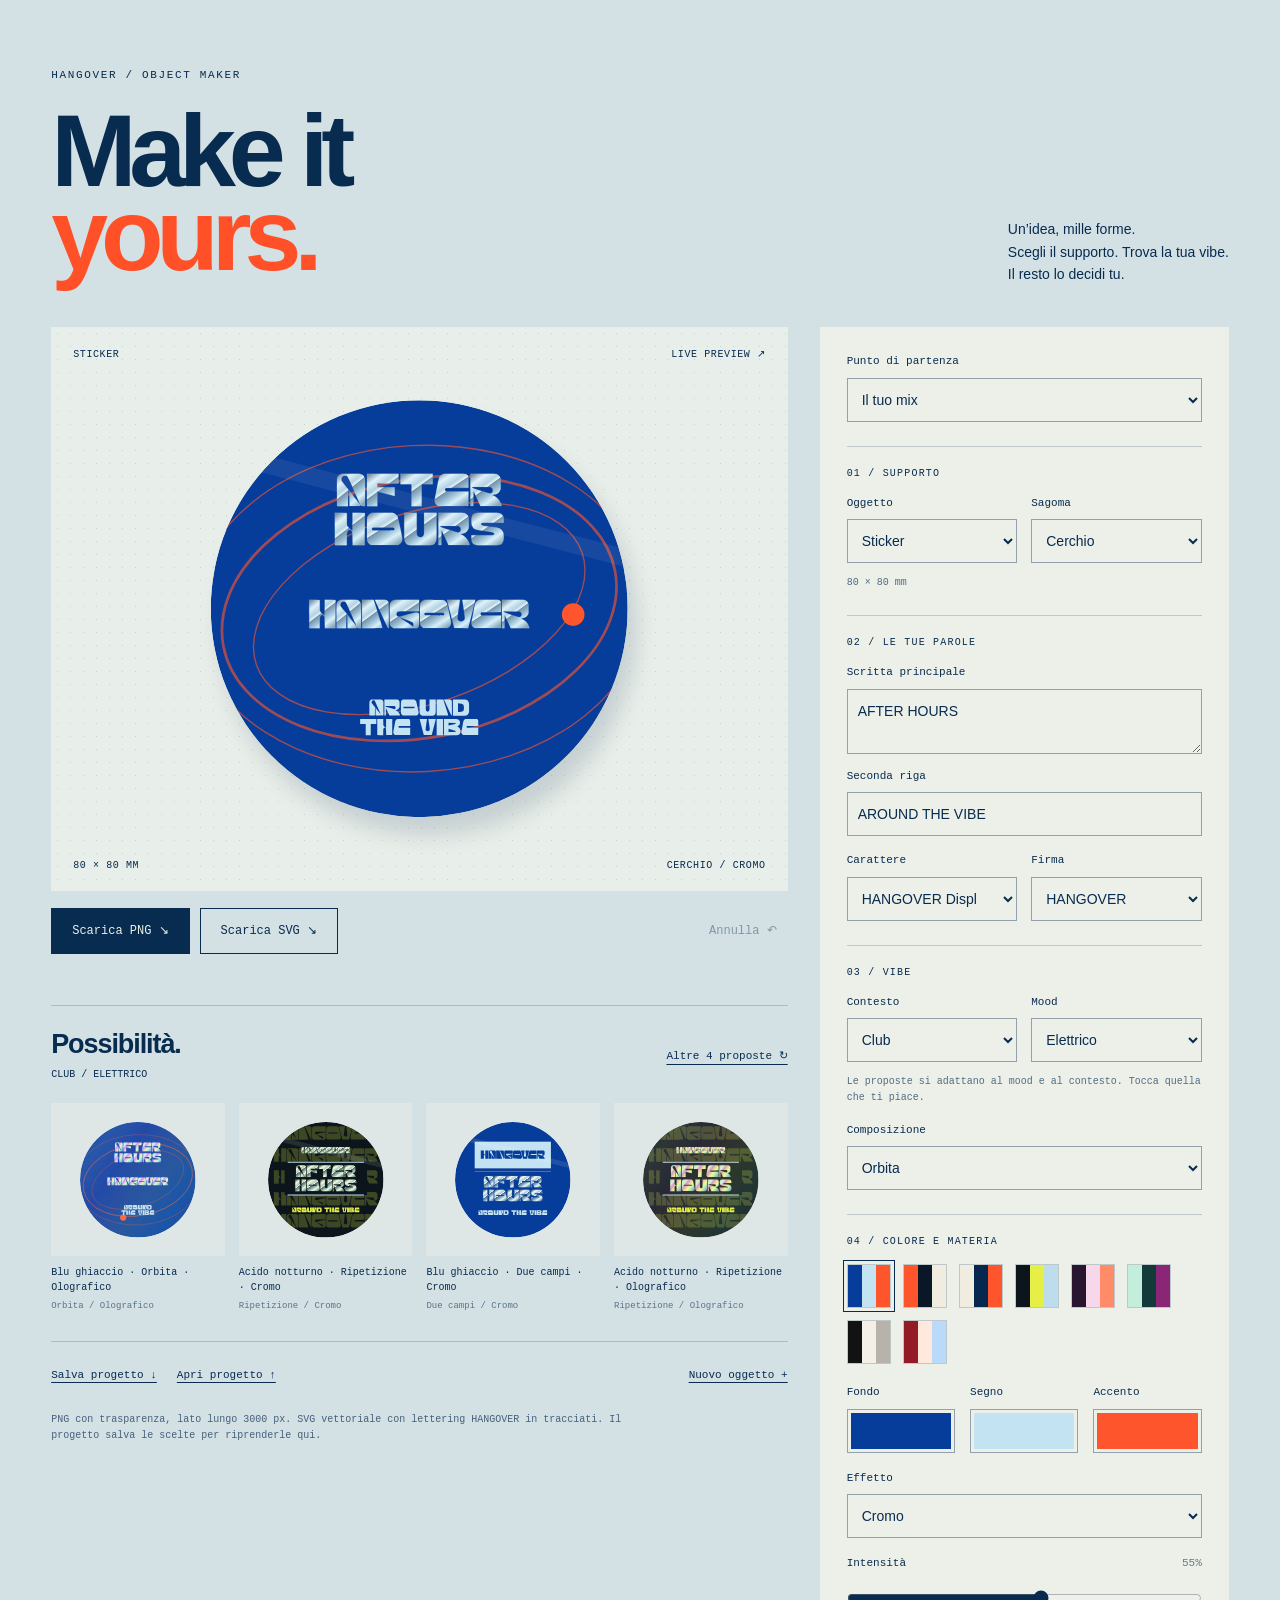
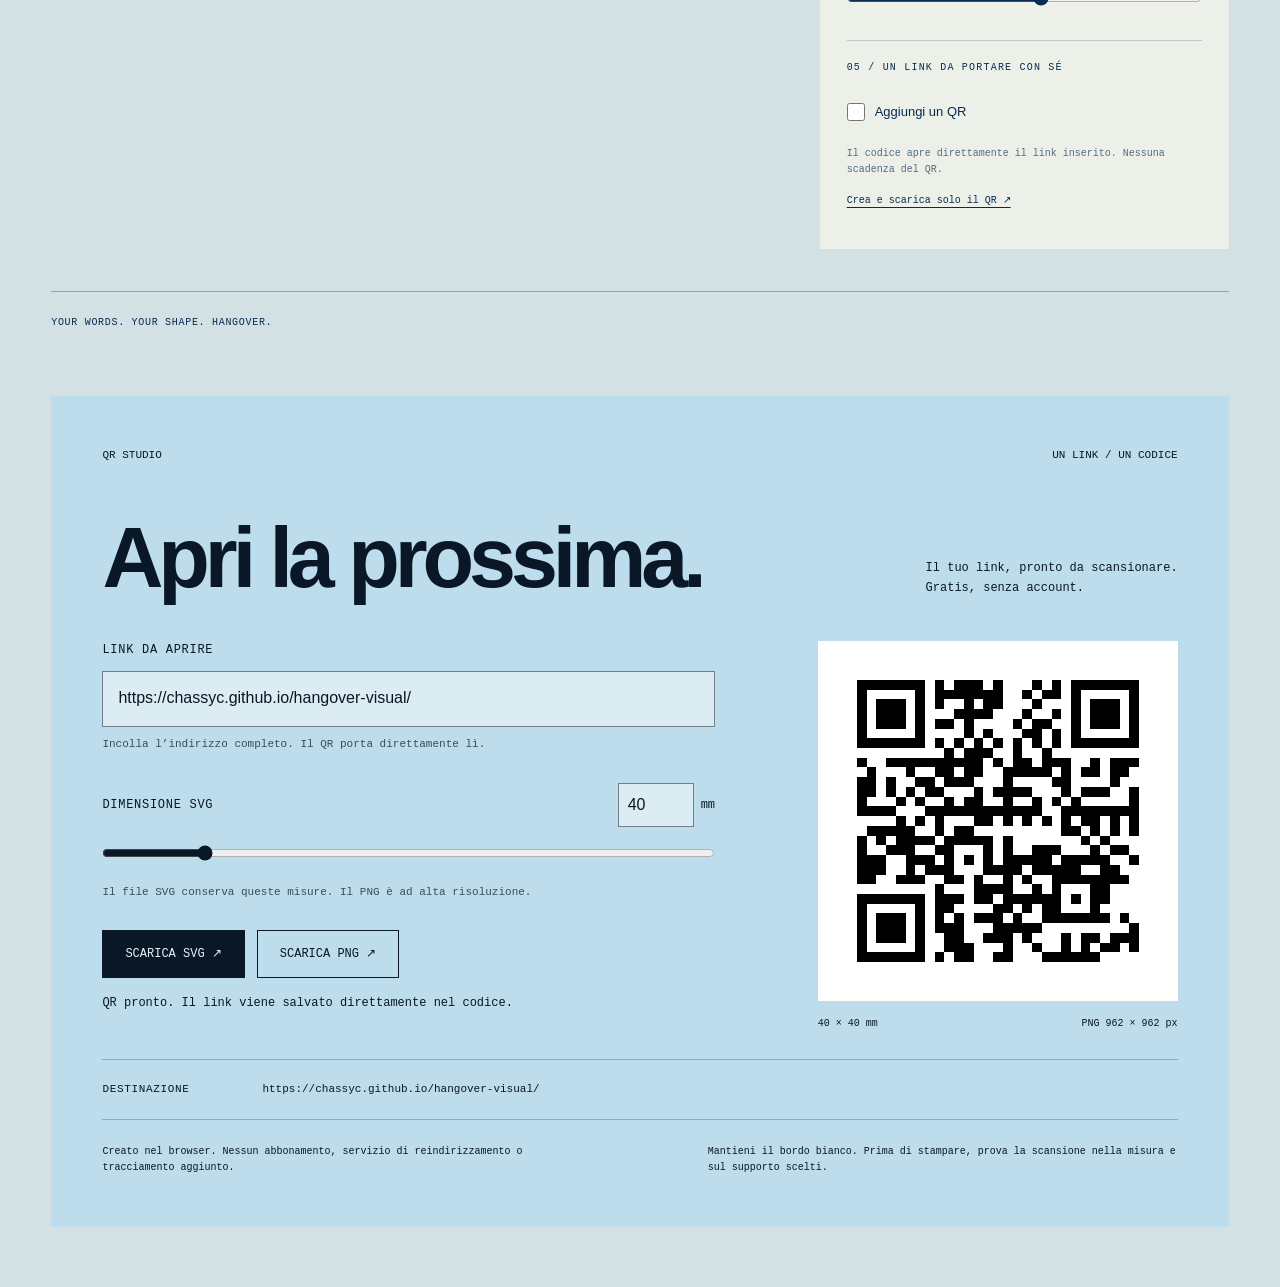
==== downloads/HANGOVER-OBJECT-MAKER.html @ a9d007c9 "Add custom Object Maker and local QR Studio" ====
<!doctype html><html lang="it"><head><meta charset="utf-8"><meta name="viewport" content="width=device-width,initial-scale=1"><title>HANGOVER — Object Maker</title><style>/* HANGOVER Object Maker — scoped to the workbench. */
.maker{--mk-ink:#082b50;--mk-paper:#edf0e8;--mk-line:#082b5033;color:var(--mk-ink);padding:64px 0 42px;border-top:1px solid #082b5055;scroll-margin-top:90px;min-width:0}
.maker *{box-sizing:border-box}.maker [hidden]{display:none!important}.maker button,.maker input,.maker select,.maker textarea{font:inherit;touch-action:manipulation}.maker button{cursor:pointer}.maker button:disabled{opacity:.4;cursor:not-allowed}.maker :focus-visible{outline:3px solid #063c9a;outline-offset:4px}.maker h3,.maker h4,.maker p{margin:0}
.maker-heading{display:flex;justify-content:space-between;gap:32px;align-items:flex-end;margin-bottom:42px}.maker-kicker{font:11px/1.5 'Courier New',monospace;letter-spacing:.15em}.maker-heading h3{font-size:clamp(65px,8vw,126px);line-height:.83;letter-spacing:-.07em;font-weight:700;margin:24px 0 8px}.maker-heading h3 em{font-style:normal;color:#ff5028}.maker-heading p{font-size:14px;line-height:1.6;max-width:300px}
.maker-workspace{display:grid;grid-template-columns:minmax(0,1.8fr) minmax(260px,1fr);gap:32px;align-items:start}.maker-canvas-column{min-width:0;position:sticky;top:90px}.maker-stage{position:relative;min-height:400px;height:clamp(440px,44vw,680px);padding:55px 45px;display:flex;align-items:center;justify-content:center;background:radial-gradient(#082b5025 .7px,transparent .8px),#e8eee9;background-size:13px 13px;overflow:hidden}.maker-stage-meta,.maker-stage-foot{position:absolute;left:22px;right:22px;display:flex;justify-content:space-between;gap:15px;font:10px/1.5 'Courier New',monospace;text-transform:uppercase;letter-spacing:.06em}.maker-stage-meta{top:20px}.maker-stage-foot{bottom:18px}.maker-stage-foot span:last-child{text-align:right}.maker-preview{width:100%;height:100%;display:flex;align-items:center;justify-content:center;min-width:0}.maker-preview>svg{display:block;width:100%;height:100%;max-height:100%;filter:drop-shadow(9px 18px 10px #082b5026);overflow:hidden}
.maker-actions{display:flex;gap:10px;flex-wrap:wrap;padding-top:17px}.maker-actions button{border:1px solid var(--mk-ink);background:transparent;color:inherit;padding:13px 20px;min-height:46px;font:12px 'Courier New',monospace}.maker-actions .maker-primary{background:var(--mk-ink);color:#edf0e8}.maker-actions #makerUndo{margin-left:auto;border-color:transparent;padding-inline:10px}.maker-feedback{font:11px/1.55 'Courier New',monospace;min-height:23px;margin-top:12px!important}.maker-hint{font-size:11px;line-height:1.5;color:#805223;min-height:0}
.maker-sample-heading{display:flex;justify-content:space-between;align-items:center;gap:20px;padding-top:23px;margin-top:16px;border-top:1px solid var(--mk-line)}.maker-sample-heading h4{font-size:27px;letter-spacing:-.04em;font-weight:600}.maker-sample-heading span{font:10px/1.5 'Courier New',monospace;display:block;margin-top:7px;text-transform:uppercase}.maker-sample-heading button{border:0;background:none;color:inherit;padding:9px 0;font:11px 'Courier New',monospace;text-decoration:underline;text-underline-offset:5px;min-height:44px}.maker-samples{display:grid;grid-template-columns:repeat(4,minmax(0,1fr));gap:14px;margin-top:21px}.maker-sample{border:0;color:inherit;background:none;padding:0;text-align:left;min-width:0;display:flex;flex-direction:column;gap:10px;position:relative}.maker-sample-art{height:clamp(100px,12vw,170px);width:100%;padding:14px 10px;background:#edf0e870;display:flex;align-items:center;justify-content:center}.maker-sample-art svg{width:100%;height:100%;display:block;pointer-events:none;transition:transform .2s}.maker-sample:hover svg{transform:rotate(-4deg) scale(1.03)}.maker-sample[aria-pressed=true] .maker-sample-art{outline:2px solid #ff5028;outline-offset:3px}.maker-sample-name{font:10px/1.45 'Courier New',monospace;overflow-wrap:anywhere}.maker-sample-name small{display:block;opacity:.6;font:9px/1.6 'Courier New',monospace;margin-top:4px}
.maker-project{display:flex;flex-wrap:wrap;gap:8px 20px;margin-top:27px;border-top:1px solid var(--mk-line);padding-top:12px}.maker-project button,.maker-import{color:inherit;border:0;background:none;padding:10px 0;font:11px/1.5 'Courier New',monospace;cursor:pointer;text-decoration:underline;text-underline-offset:4px;min-height:44px;display:flex;align-items:center}.maker-import{position:relative}.maker-import input{position:absolute;inset:0;width:100%;opacity:0;cursor:pointer}.maker-import:focus-within{outline:3px solid #063c9a;outline-offset:4px}.maker-project #makerNew{margin-left:auto}.maker-note{font:10px/1.6 'Courier New',monospace;margin-top:14px!important;max-width:620px;opacity:.7}
.maker-controls{background:#edf0e8;padding:27px;min-width:0}.maker-controls label{display:flex;flex-direction:column;gap:8px;color:inherit;font:11px/1.4 'Courier New',monospace;min-width:0}.maker-controls label+label{margin-top:15px}.maker-controls select,.maker-controls input:not([type=color]):not([type=range]),.maker-controls textarea{width:100%;min-width:0;border:1px solid #082b5066;border-radius:0;background:transparent;color:inherit;padding:12px 10px;font:14px Arial,sans-serif;min-height:44px}.maker-controls select{padding-right:24px}.maker-controls textarea{resize:vertical;line-height:1.4;max-height:190px}.maker-controls fieldset{border:0;border-top:1px solid var(--mk-line);margin:24px 0 0;padding:0;min-width:0}.maker-controls legend{font:10px 'Courier New',monospace;text-transform:uppercase;letter-spacing:.12em;float:left;width:100%;padding:21px 0 17px}.maker-controls legend+*{clear:both}.maker-pair{display:grid;grid-template-columns:1fr 1fr;gap:14px;min-width:0}.maker-pair label+label{margin:0}.maker-controls label+.maker-pair,.maker-controls p+label{margin-top:17px}.maker-control-note{font:10px/1.6 'Courier New',monospace;margin-top:12px!important;opacity:.67}.maker-palettes{display:flex;gap:12px;flex-wrap:wrap;margin:4px 0 21px}.maker-palettes button{padding:0;display:flex;width:44px;height:44px;background:none;border:1px solid #082b5033;position:relative}.maker-palettes button span{height:100%;flex:1}.maker-palettes button[aria-pressed=true]:after{content:'';position:absolute;inset:-5px;border:1px solid var(--mk-ink)}.maker-colors{display:grid;grid-template-columns:repeat(3,minmax(0,1fr));gap:15px;margin-bottom:18px}.maker-colors label+label{margin:0}.maker-colors input{padding:3px;width:100%;height:44px;border:1px solid #082b5066;cursor:pointer;background:transparent;border-radius:0}.maker-colors input::-webkit-color-swatch-wrapper{padding:0}.maker-colors input::-webkit-color-swatch{border:0}.maker-range{position:relative;margin-top:18px!important}.maker-range output{position:absolute;top:0;right:0;opacity:.6}.maker-range input{width:100%;height:36px;margin:0;accent-color:var(--mk-ink);cursor:ew-resize}.maker-footer{display:flex;justify-content:space-between;gap:25px;flex-wrap:wrap;border-top:1px solid #082b5055;margin-top:42px;padding-top:23px;font:10px/1.5 'Courier New',monospace;letter-spacing:.07em;align-items:center}.maker-footer a{color:inherit;min-height:44px;display:flex;align-items:center;text-underline-offset:5px}.objects-catalogue-links{display:flex;gap:25px;flex-wrap:wrap}
body.h-maker-template{margin:0;background:#d4e1e4;font-family:Arial,Helvetica,sans-serif;padding:0 clamp(18px,4vw,70px)}.h-maker-template .maker{max-width:1500px;margin:auto;border:0}.h-maker-template .maker-canvas-column{top:20px}.h-maker-template .maker-footer [data-maker-offline]{display:none}
@media(min-width:1450px){.maker-workspace{grid-template-columns:minmax(0,1fr) 355px;gap:45px}.maker-stage{height:650px}}
@media(max-width:1050px){.maker-workspace{grid-template-columns:minmax(0,1fr) 290px;gap:22px}.maker-controls{padding:22px}.maker-stage{height:480px;padding:50px 23px}.maker-samples{grid-template-columns:repeat(2,minmax(0,1fr));gap:20px 14px}.maker-sample-art{height:180px}.maker-actions button{padding-inline:14px}.maker-heading p{font-size:12px}.maker-pair{grid-template-columns:1fr;gap:14px}.maker-actions #makerUndo{margin-left:0}}
@media(max-width:760px){.maker{padding-top:38px}.maker-heading{margin-bottom:28px;gap:20px}.maker-heading h3{font-size:78px}.maker-heading p{max-width:175px;font-size:11px}.maker-kicker{font-size:9px;letter-spacing:.08em}.maker-workspace{grid-template-columns:1fr;gap:28px}.maker-canvas-column{position:static}.maker-controls{display:grid;grid-template-columns:1fr 1fr;gap:0 22px;padding:24px}.maker-preset-label{grid-column:1/-1}.maker-pair{grid-template-columns:1fr}.maker-controls fieldset{margin-top:20px}.maker-stage{height:520px;max-height:70svh;min-height:320px;padding:52px 27px}.maker-samples{grid-template-columns:repeat(4,minmax(0,1fr));gap:12px}.maker-sample-art{height:150px}.maker-actions #makerUndo{margin-left:auto}.maker-controls select,.maker-controls input:not([type=color]):not([type=range]),.maker-controls textarea{font-size:16px}.maker-footer{margin-top:30px}}
@media(max-width:470px){.maker-heading h3{font-size:65px}.maker-heading{align-items:flex-start}.maker-heading p{font-size:10px;max-width:120px;padding-top:41px}.maker-kicker{font-size:8px}.maker-controls{display:block;padding:23px 19px}.maker-pair{grid-template-columns:1fr 1fr;gap:12px}.maker-stage{height:425px;padding:46px 20px}.maker-stage-meta,.maker-stage-foot{left:13px;right:13px;font-size:8px}.maker-samples{grid-template-columns:repeat(2,minmax(0,1fr));gap:19px 14px}.maker-sample-art{height:165px}.maker-actions{gap:8px}.maker-actions button{font-size:10px;padding:12px}.maker-actions #makerUndo{margin-left:0}.maker-sample-heading h4{font-size:25px}.maker-sample-heading button{font-size:10px}.maker-project{gap:4px 20px}.maker-project #makerNew{margin-left:0}.maker-project button,.maker-import{font-size:10px}.maker-feedback{font-size:10px}.maker-footer{font-size:9px}}
@media(prefers-reduced-motion:reduce){.maker-sample-art svg{transition:none}.maker-sample:hover svg{transform:none}}
.maker-controls .maker-check{flex-direction:row;align-items:center;gap:10px;min-height:44px;font:13px Arial,sans-serif}.maker-check input{width:18px!important;height:18px!important;min-height:0!important;accent-color:#063c9a;margin:0;flex:none}.maker-qr-link{display:inline-flex;align-items:center;min-height:44px;color:inherit;font:10px 'Courier New',monospace;text-underline-offset:4px}.maker-controls input[aria-invalid=true]{border-color:#b23b24}

@media(max-width:760px){.maker-workspace{display:flex;flex-direction:column;gap:0;align-items:stretch}.maker-canvas-column{display:contents}.maker-stage{order:1}.maker-actions{order:2}.maker-feedback{order:3}.maker-hint{order:4}.maker-controls{order:5;margin-top:24px}.maker-sample-heading{order:6}.maker-samples{order:7}.maker-project{order:8}.maker-note{order:9}}

/* Direct-link QR studio. Black-on-white codes keep their complete quiet zone. */
#qr-studio{background:#beddec;color:#091726;scroll-margin-top:95px}
#qr-studio *{box-sizing:border-box}
.qr-heading{display:flex;align-items:end;justify-content:space-between;gap:32px;margin:55px 0 42px}
.qr-heading h3{margin:0;font-size:clamp(42px,6.6vw,104px);line-height:.95;letter-spacing:-.06em;font-weight:800;max-width:780px}
.qr-heading p{margin:0;max-width:260px;font:12px/1.65 'Courier New',monospace}
.qr-workspace{display:grid;grid-template-columns:minmax(0,1.35fr) minmax(220px,.85fr);gap:clamp(28px,6vw,100px);align-items:start}
.qr-editor{display:flex;flex-direction:column;min-width:0;margin:0}
.qr-url-label,.qr-size-head>label{font:12px/1.5 'Courier New',monospace;text-transform:uppercase;letter-spacing:.06em}
#qrStudioURL{display:block;width:100%;min-width:0;min-height:56px;margin-top:12px;border:1px solid #09172680;border-radius:0;background:#dcecf3;color:#091726;padding:15px;font:16px/1.4 Arial,Helvetica,sans-serif}
#qrStudioURL::placeholder{color:#465d6b}
#qrStudioURL[aria-invalid=true]{border:2px solid #942b1c;padding:14px}
.qr-help{font:11px/1.55 'Courier New',monospace;margin:9px 0 0;color:#344d5c;max-width:580px}
.qr-size-head{display:flex;align-items:center;justify-content:space-between;gap:16px;margin-top:30px}
.qr-size-number{display:flex;align-items:center;gap:7px;font:12px 'Courier New',monospace}
#qrStudioSizeNumber{width:76px;min-height:44px;border:1px solid #09172680;border-radius:0;background:#dcecf3;color:#091726;padding:9px;font:16px Arial,Helvetica,sans-serif}
#qrStudioSize{display:block;width:100%;min-width:0;min-height:44px;margin:4px 0 0;accent-color:#091726;cursor:pointer}
.qr-downloads{display:flex;gap:12px;flex-wrap:wrap;margin-top:29px}
.qr-downloads button{min-height:48px;border:1px solid #091726;border-radius:0;background:#091726;color:#e6f2f8;padding:14px 22px;font:12px 'Courier New',monospace;text-transform:uppercase;cursor:pointer}
.qr-downloads button+button{background:transparent;color:#091726}
.qr-downloads button:disabled{opacity:.42;cursor:not-allowed}
#qr-studio input:focus-visible,#qr-studio button:focus-visible{outline:3px solid #d34323;outline-offset:4px}
.qr-status{min-height:36px;margin:16px 0 0;font:12px/1.5 'Courier New',monospace;overflow-wrap:anywhere}
.qr-status[data-error=true]{color:#842719}
.qr-proof{margin:0;min-width:0;width:100%;max-width:360px;justify-self:end}
.qr-preview{aspect-ratio:1;width:100%;background:#fff;display:grid;place-items:center;overflow:hidden}
.qr-preview svg{display:block;width:100%;height:100%}
.qr-preview>span{padding:24px;text-align:center;color:#4c5960;font:12px/1.6 'Courier New',monospace}
.qr-proof figcaption{display:flex;justify-content:space-between;gap:12px;flex-wrap:wrap;margin-top:15px;font:10px/1.5 'Courier New',monospace}
.qr-destination{display:grid;grid-template-columns:140px minmax(0,1fr);gap:20px;border-top:1px solid #09172640;border-bottom:1px solid #09172640;padding:21px 0;margin-top:28px;font:11px/1.6 'Courier New',monospace}
.qr-destination>span{text-transform:uppercase;letter-spacing:.06em}
.qr-destination output{min-width:0;overflow-wrap:anywhere;word-break:break-word}
.qr-notes{display:flex;justify-content:space-between;gap:40px;margin-top:24px;font:10px/1.6 'Courier New',monospace}
.qr-notes p{max-width:470px;margin:0}
.qr-noscript{font:13px/1.6 Arial,sans-serif}
@media(max-width:760px){.qr-heading{align-items:start;flex-direction:column;gap:23px;margin-top:34px}.qr-heading h3{font-size:clamp(42px,10vw,72px)}.qr-heading p{max-width:none}.qr-workspace{grid-template-columns:minmax(0,1fr);gap:24px}.qr-proof{justify-self:center;max-width:310px}.qr-destination{grid-template-columns:minmax(0,1fr);gap:8px}.qr-notes{flex-direction:column;gap:15px}}
@media(max-width:380px){.qr-downloads{gap:8px}.qr-downloads button{flex:1;padding:13px 10px;font-size:11px}.qr-size-head{gap:10px}}

#qr-studio .section-meta{display:flex;justify-content:space-between;gap:20px;font:11px/1.5 'Courier New',monospace}#qr-studio .section-meta h2{font:inherit;text-transform:uppercase;margin:0}.h-maker-template #qr-studio{padding:clamp(25px,4vw,60px);margin:24px auto 60px;max-width:1500px}
</style></head><body class="h-maker-template"><section id="maker" class="maker" aria-labelledby="makerTitle">
  <div class="maker-heading"><div><span class="maker-kicker">HANGOVER / OBJECT MAKER</span><h3 id="makerTitle">Make it<br><em>yours.</em></h3></div><p>Un’idea, mille forme.<br>Scegli il supporto. Trova la tua vibe.<br>Il resto lo decidi tu.</p></div>
  <div class="maker-workspace">
    <div class="maker-canvas-column">
      <div class="maker-stage"><div class="maker-stage-meta"><span id="makerFormat">STICKER</span><span>LIVE PREVIEW ↗</span></div><div id="makerPreview" class="maker-preview" aria-label="Anteprima del tuo oggetto"></div><div class="maker-stage-foot"><span id="makerDimensions"></span><span id="makerTreatment"></span></div></div>
      <div class="maker-actions"><button type="button" class="maker-primary" data-maker-export="png">Scarica PNG ↘</button><button type="button" data-maker-export="svg">Scarica SVG ↘</button><button type="button" id="makerUndo" disabled aria-label="Annulla ultima modifica">Annulla ↶</button></div>
      <p class="maker-feedback" id="makerStatus" role="status" aria-live="polite"></p><p class="maker-hint" id="makerHint"></p>
      <div class="maker-sample-heading"><div><h4>Possibilità.</h4><span id="makerSuggestionsContext"></span></div><button type="button" id="makerGenerate">Altre 4 proposte ↻</button></div>
      <div id="makerSamples" class="maker-samples" role="group" aria-label="Proposte per il tuo oggetto"></div>
      <div class="maker-project"><button type="button" id="makerSave">Salva progetto ↓</button><label class="maker-import">Apri progetto ↑<input id="makerImport" type="file" accept=".json,application/json" aria-label="Apri progetto HANGOVER"></label><button type="button" id="makerNew">Nuovo oggetto +</button></div>
      <p class="maker-note">PNG con trasparenza, lato lungo 3000 px. SVG vettoriale con lettering HANGOVER in tracciati. Il progetto salva le scelte per riprenderle qui.</p>
    </div>
    <form class="maker-controls" aria-label="Personalizza il tuo oggetto">
      <label class="maker-preset-label">Punto di partenza<select id="makerPreset"><option value="">Il tuo mix</option></select></label>
      <fieldset><legend>01 / Supporto</legend><div class="maker-pair"><label>Oggetto<select id="makerType" data-maker-field="type"></select></label><label>Sagoma<select id="makerShape" data-maker-field="shape"></select></label></div><p class="maker-control-note" id="makerTypeNote"></p></fieldset>
      <fieldset><legend>02 / Le tue parole</legend><label>Scritta principale<textarea id="makerText" data-maker-field="title" maxlength="48" rows="2" autocomplete="off" spellcheck="false">AFTER HOURS</textarea></label><label>Seconda riga<input id="makerDetail" data-maker-field="detail" maxlength="100" autocomplete="off" value="AROUND THE VIBE"></label><div class="maker-pair"><label>Carattere<select id="makerFont" data-maker-field="font"></select></label><label>Firma<select id="makerMark" data-maker-field="mark"><option value="hangover">HANGOVER</option><option value="h">H</option><option value="hg">HG</option><option value="hgr">HGR</option><option value="hang">HANG</option><option value="over">OVER</option><option value="none">Nessuna</option></select></label></div></fieldset>
      <fieldset><legend>03 / Vibe</legend><div class="maker-pair"><label>Contesto<select id="makerContext" data-maker-field="context"></select></label><label>Mood<select id="makerMood" data-maker-field="mood"></select></label></div><p class="maker-control-note">Le proposte si adattano al mood e al contesto. Tocca quella che ti piace.</p><label>Composizione<select id="makerLayout" data-maker-field="layout"></select></label></fieldset>
      <fieldset><legend>04 / Colore e materia</legend><div id="makerPalettes" class="maker-palettes" role="group" aria-label="Palette per il tuo oggetto"></div><div class="maker-colors"><label>Fondo<input id="makerBackground" type="color" data-maker-field="bg" value="#063c9a"></label><label>Segno<input id="makerForeground" type="color" data-maker-field="fg" value="#c3e3f3"></label><label>Accento<input id="makerAccent" type="color" data-maker-field="accent" value="#ff552d"></label></div><label>Effetto<select id="makerEffect" data-maker-field="effect"></select></label><label class="maker-range">Intensità <output for="makerIntensity" id="makerIntensityValue">55%</output><input id="makerIntensity" type="range" data-maker-field="intensity" min="0" max="100" value="55"></label></fieldset>
      <fieldset><legend>05 / Un link da portare con sé</legend><label class="maker-check"><input id="makerQrEnabled" type="checkbox" data-maker-field="qrEnabled"> Aggiungi un QR</label><label id="makerQrURLLabel">Link del QR<input id="makerQrURL" type="url" data-maker-field="qrURL" maxlength="1200" autocomplete="off" spellcheck="false" placeholder="https://…" aria-describedby="makerQrNote"></label><p class="maker-control-note" id="makerQrNote"></p><a class="maker-qr-link" href="#qr-studio">Crea e scarica solo il QR ↗</a></fieldset>
    </form>
  </div>
  <div class="maker-footer"><span>YOUR WORDS. YOUR SHAPE. HANGOVER.</span><a href="downloads/HANGOVER-OBJECT-MAKER.html" download data-maker-offline>Porta l’editor con te ↘</a></div>
</section>
<section id="qr-studio" class="qr-studio section" aria-labelledby="qrStudioHeading">
 <div class="section-meta"><h2 id="qrStudioHeading">QR Studio</h2><span>UN LINK / UN CODICE</span></div>
 <div class="qr-heading"><h3>Apri la prossima.</h3><p>Il tuo link, pronto da scansionare.<br>Gratis, senza account.</p></div>
 <div class="qr-workspace">
  <form class="qr-editor" id="qrStudioForm" novalidate>
   <label class="qr-url-label" for="qrStudioURL">Link da aprire</label>
   <input id="qrStudioURL" type="url" inputmode="url" autocomplete="off" autocapitalize="off" spellcheck="false" maxlength="1200" placeholder="https://…" aria-describedby="qrStudioHelp qrStudioStatus" required>
   <p class="qr-help" id="qrStudioHelp">Incolla l’indirizzo completo. Il QR porta direttamente lì.</p>
   <div class="qr-size-head"><label for="qrStudioSize">Dimensione SVG</label><div class="qr-size-number"><input id="qrStudioSizeNumber" type="number" min="25" max="120" step="1" value="40" inputmode="numeric" aria-label="Lato del QR in millimetri" aria-describedby="qrStudioSizeHelp"><span aria-hidden="true">mm</span></div></div>
   <input id="qrStudioSize" type="range" min="25" max="120" step="1" value="40" aria-label="Lato del QR in millimetri" aria-describedby="qrStudioSizeHelp">
   <p class="qr-help" id="qrStudioSizeHelp">Il file SVG conserva queste misure. Il PNG è ad alta risoluzione.</p>
   <div class="qr-downloads"><button type="button" id="qrStudioSVG" disabled>Scarica SVG ↗</button><button type="button" id="qrStudioPNG" disabled>Scarica PNG ↗</button></div>
   <p id="qrStudioStatus" class="qr-status" role="status" aria-live="polite" aria-atomic="true">Preparazione del generatore…</p>
  </form>
  <figure class="qr-proof"><div id="qrStudioPreview" class="qr-preview" aria-label="Anteprima del QR"><span>Il tuo QR appare qui.</span></div><figcaption><span id="qrStudioDimensions">40 × 40 mm</span><span id="qrStudioPixels"></span></figcaption></figure>
 </div>
 <div class="qr-destination"><span>Destinazione</span><output id="qrStudioDestination" for="qrStudioURL">—</output></div>
 <div class="qr-notes"><p>Creato nel browser. Nessun abbonamento, servizio di reindirizzamento o tracciamento aggiunto.</p><p>Mantieni il bordo bianco. Prima di stampare, prova la scansione nella misura e sul supporto scelti.</p></div>
 <noscript><p class="qr-noscript">Per creare e scaricare il QR, attiva JavaScript nel browser.</p></noscript>
</section>
<script>window.HANGOVER_STUDIO_DATA={"glyphs":{"hangover":{"width":1087.293,"height":141.066,"paths":[{"d":"M 3.231 73.233 L 3.500 143.500 29.154 143.767 L 54.808 144.033 55.154 117.267 C 55.488 91.431, 55.583 90.331, 57.887 85.652 C 60.326 80.697, 64.862 77.010, 68.527 77.004 C 71.592 76.998, 74.776 79.663, 77.263 84.316 C 79.382 88.279, 79.526 89.954, 80 116 L 80.500 143.500 106.749 143.500 L 132.999 143.500 132.999 121 C 132.999 108.625, 133.082 77.125, 133.183 51 L 133.366 3.500 106.695 3.234 L 80.023 2.967 79.762 41.930 L 79.500 80.893 70.056 73.196 C 63.156 67.573, 59.924 64.161, 58.056 60.527 C 55.518 55.590, 55.499 55.369, 55.381 29.527 L 55.261 3.500 29.112 3.233 L 2.963 2.967 3.231 73.233","translate":[-3,-3]},{"d":"M 20.994 3.934 C 13.590 6.186, 8.320 10.845, 5.081 18 C 3.105 22.365, 3.043 24.300, 3.022 82.683 C 3.001 139.196, 3.107 142.889, 4.750 143.252 C 5.713 143.464, 16.400 143.607, 28.500 143.569 L 50.500 143.500 51 109 L 51.500 74.500 54 78 L 56.500 81.500 57 112.261 L 57.500 143.023 73.500 143.099 C 103.327 143.240, 102.685 143.290, 103.401 140.750 L 104.035 138.500 105.829 140.628 C 107.340 142.421, 108.953 142.815, 116.061 143.128 L 124.500 143.500 124.500 83 L 124.500 22.500 121.534 17.144 C 119.902 14.199, 117.002 10.499, 115.090 8.922 C 108.127 3.183, 106.421 2.992, 63.072 3.086 C 41.307 3.133, 22.372 3.515, 20.994 3.934 M 30.024 13.185 C 24.543 16.910, 22 21.450, 22 27.513 C 22 31.370, 22.579 33.482, 24.220 35.615 C 25.441 37.202, 34.128 48.175, 43.524 60 C 60.322 81.140, 71.560 95.500, 91.849 121.750 C 97.482 129.037, 102.276 135, 102.503 135 C 102.730 135, 101.546 131.963, 99.871 128.250 C 98.197 124.537, 94.874 117, 92.487 111.500 C 90.101 106, 85.835 96.325, 83.008 90 C 80.182 83.675, 76.981 76.250, 75.895 73.500 C 74.810 70.750, 68.652 56.617, 62.211 42.094 C 49.051 12.420, 48.652 11.883, 39.263 11.226 C 34.444 10.889, 32.931 11.210, 30.024 13.185","translate":[132,-3]},{"d":"M 3.243 73.226 L 3.500 143.451 53.484 143.158 C 80.976 142.997, 103.646 142.687, 103.864 142.470 C 104.264 142.070, 103.643 139.959, 92.851 105 C 85.998 82.804, 62.665 9.878, 61.090 5.738 L 60.050 3 31.518 3 L 2.986 3 3.243 73.226 M 67 3.874 C 67 4.650, 82.247 37.815, 110.504 98.500 C 115.625 109.500, 122.319 123.900, 125.378 130.500 C 130.105 140.698, 131.283 142.500, 133.220 142.500 L 135.500 142.500 135.419 81 C 135.360 36.385, 135.012 18.519, 134.150 15.928 C 133.497 13.963, 131.508 10.949, 129.731 9.229 C 123.629 3.323, 121.727 3, 93.032 3 C 78.714 3, 67 3.393, 67 3.874","translate":[258,-3]},{"d":"M 20.640 4.632 C 14.211 6.607, 6.930 13.823, 4.667 20.463 C 3.202 24.765, 3.001 31.169, 3.006 73.428 C 3.009 103.458, 3.399 122.898, 4.046 125.225 C 5.680 131.108, 10.894 137.185, 16.936 140.250 L 22.359 143 80.031 143 L 137.704 143 141.001 140.750 C 147.789 136.117, 148 134.943, 148 101.900 C 148 73.564, 147.911 72.156, 145.955 69.669 C 143.208 66.177, 138.623 65.048, 131.640 66.143 C 126.172 67.001, 109.079 71.287, 68.500 81.976 C 58.050 84.729, 48.465 86.986, 47.200 86.991 C 43.638 87.005, 39.190 84.268, 37.517 81.033 C 35.380 76.900, 35.605 70.376, 38.019 66.469 C 41.989 60.046, 42.414 60, 98.020 60 L 148 60 148 31.500 L 148 3 86.750 3.070 C 35.420 3.128, 24.713 3.381, 20.640 4.632 M 54.499 90.998 C 54.810 91.501, 58.537 94.315, 62.782 97.251 C 67.027 100.187, 78.825 108.396, 89 115.493 C 112.899 132.163, 119.072 136.261, 119.556 135.778 C 119.772 135.561, 120.009 132.035, 120.082 127.942 C 120.225 119.903, 119.127 116.432, 115.627 113.850 C 114.396 112.943, 102.165 108.094, 88.445 103.074 C 74.725 98.054, 61.348 93.078, 58.717 92.015 C 56.086 90.953, 54.188 90.495, 54.499 90.998","translate":[395,-3]},{"d":"M 21.615 4.615 C 14.794 6.743, 6.897 14.741, 4.945 21.500 C 3.775 25.549, 3.500 35.625, 3.500 74.500 C 3.500 122.495, 3.500 122.501, 5.804 127.500 C 8.587 133.540, 12.154 137.457, 17.500 140.342 C 21.468 142.483, 21.971 142.500, 80 142.500 L 138.500 142.500 143.767 139.582 C 150.118 136.063, 154.391 130.080, 156.143 122.253 C 157.297 117.097, 157.114 115.317, 153.620 97.598 C 145.529 56.576, 137.931 23.761, 135.323 18.571 C 133.118 14.183, 127.162 8.189, 122.500 5.665 C 118.580 3.543, 117.576 3.496, 72.500 3.296 C 33.687 3.124, 25.737 3.330, 21.615 4.615 M 26.637 68.506 C 23.954 71.189, 23.651 74.056, 25.752 76.870 L 27.715 79.500 73.235 79.760 C 115.989 80.004, 118.890 79.909, 121.002 78.200 C 123.730 75.991, 123.947 71.704, 121.470 68.967 C 119.749 67.066, 118.163 67, 73.916 67 C 34.482 67, 27.934 67.209, 26.637 68.506","translate":[544,-3]},{"d":"M 3 4.698 C 3 5.632, 7.247 22.394, 12.438 41.948 C 26.661 95.522, 27.797 99.854, 33.433 122 L 38.651 142.500 73.103 142.763 L 107.556 143.025 110.759 130.263 C 112.521 123.243, 120 93.650, 127.379 64.500 C 134.757 35.350, 141.105 9.588, 141.485 7.250 L 142.176 3 110.755 3 C 93.473 3, 79.102 3.232, 78.818 3.515 C 78.535 3.798, 78.686 6.386, 79.153 9.265 C 84.075 39.578, 90.208 82.210, 90.624 89 C 91.219 98.712, 90.061 101.563, 83.487 106.577 C 76.175 112.155, 63.764 110.600, 58.098 103.397 C 53.091 97.031, 53.186 95.710, 64.030 21 C 65.107 13.575, 65.992 6.488, 65.995 5.250 L 66 3 34.500 3 C 5.535 3, 3 3.137, 3 4.698","translate":[678,-3]},{"d":"M 39.994 3.934 C 35.534 5.291, 31.570 7.755, 28.362 11.165 C 22.185 17.730, 21.729 19.308, 13.379 63 C 1.782 123.682, 2.649 117.690, 4.422 124.903 C 6.299 132.538, 9.616 137.217, 15.308 140.259 L 19.500 142.500 84.500 142.500 L 149.500 142.500 149.689 111.250 L 149.878 80 101.394 80 L 52.909 80 50.455 77.545 C 47.475 74.566, 47.250 70.148, 49.911 66.861 L 51.822 64.500 100.661 64 L 149.500 63.500 149.811 42.500 C 150.175 17.953, 149.400 12.742, 144.714 8.223 C 142.947 6.518, 140.233 4.645, 138.685 4.061 C 135.412 2.827, 44.019 2.710, 39.994 3.934","translate":[798,-3]},{"d":"M 3 73 L 3 143 9.486 143 L 15.973 143 16.236 110.250 C 16.442 84.669, 16.751 78.047, 17.647 80 C 18.278 81.375, 21.675 88.575, 25.197 96 C 28.719 103.425, 34.953 117.026, 39.050 126.225 L 46.500 142.950 92.378 142.975 L 138.256 143 137.596 138.750 C 136.714 133.068, 131.135 121.489, 126.788 116.318 C 121.046 109.489, 112.407 102.465, 104.715 98.371 L 97.500 94.531 104.594 93.882 C 117.647 92.686, 126.550 86.714, 131.608 75.762 L 134.500 69.500 134.500 46.429 L 134.500 23.359 131.490 17.472 C 128.147 10.936, 122.200 5.705, 116.225 4.046 C 113.869 3.391, 92.381 3.009, 57.750 3.006 L 3 3 3 73 M 11.176 62.191 C 11.468 64.225, 15.112 65.621, 48 76.303 C 68.578 82.986, 86.139 88.150, 88.258 88.141 C 92.273 88.124, 97.271 85.231, 99.060 81.889 C 100.461 79.271, 100.474 70.755, 99.082 68.153 C 98.472 67.013, 96.327 64.826, 94.316 63.291 L 90.658 60.500 50.755 60.217 L 10.852 59.934 11.176 62.191","translate":[949,-3]}]},"hang":{"width":543,"height":141,"paths":[{"d":"M 3.231 73.233 L 3.500 143.500 29.154 143.767 L 54.808 144.033 55.154 117.267 C 55.488 91.431, 55.583 90.331, 57.887 85.652 C 60.326 80.697, 64.862 77.010, 68.527 77.004 C 71.592 76.998, 74.776 79.663, 77.263 84.316 C 79.382 88.279, 79.526 89.954, 80 116 L 80.500 143.500 106.749 143.500 L 132.999 143.500 132.999 121 C 132.999 108.625, 133.082 77.125, 133.183 51 L 133.366 3.500 106.695 3.234 L 80.023 2.967 79.762 41.930 L 79.500 80.893 70.056 73.196 C 63.156 67.573, 59.924 64.161, 58.056 60.527 C 55.518 55.590, 55.499 55.369, 55.381 29.527 L 55.261 3.500 29.112 3.233 L 2.963 2.967 3.231 73.233","translate":[-3,-3]},{"d":"M 20.994 3.934 C 13.590 6.186, 8.320 10.845, 5.081 18 C 3.105 22.365, 3.043 24.300, 3.022 82.683 C 3.001 139.196, 3.107 142.889, 4.750 143.252 C 5.713 143.464, 16.400 143.607, 28.500 143.569 L 50.500 143.500 51 109 L 51.500 74.500 54 78 L 56.500 81.500 57 112.261 L 57.500 143.023 73.500 143.099 C 103.327 143.240, 102.685 143.290, 103.401 140.750 L 104.035 138.500 105.829 140.628 C 107.340 142.421, 108.953 142.815, 116.061 143.128 L 124.500 143.500 124.500 83 L 124.500 22.500 121.534 17.144 C 119.902 14.199, 117.002 10.499, 115.090 8.922 C 108.127 3.183, 106.421 2.992, 63.072 3.086 C 41.307 3.133, 22.372 3.515, 20.994 3.934 M 30.024 13.185 C 24.543 16.910, 22 21.450, 22 27.513 C 22 31.370, 22.579 33.482, 24.220 35.615 C 25.441 37.202, 34.128 48.175, 43.524 60 C 60.322 81.140, 71.560 95.500, 91.849 121.750 C 97.482 129.037, 102.276 135, 102.503 135 C 102.730 135, 101.546 131.963, 99.871 128.250 C 98.197 124.537, 94.874 117, 92.487 111.500 C 90.101 106, 85.835 96.325, 83.008 90 C 80.182 83.675, 76.981 76.250, 75.895 73.500 C 74.810 70.750, 68.652 56.617, 62.211 42.094 C 49.051 12.420, 48.652 11.883, 39.263 11.226 C 34.444 10.889, 32.931 11.210, 30.024 13.185","translate":[132,-3]},{"d":"M 3.243 73.226 L 3.500 143.451 53.484 143.158 C 80.976 142.997, 103.646 142.687, 103.864 142.470 C 104.264 142.070, 103.643 139.959, 92.851 105 C 85.998 82.804, 62.665 9.878, 61.090 5.738 L 60.050 3 31.518 3 L 2.986 3 3.243 73.226 M 67 3.874 C 67 4.650, 82.247 37.815, 110.504 98.500 C 115.625 109.500, 122.319 123.900, 125.378 130.500 C 130.105 140.698, 131.283 142.500, 133.220 142.500 L 135.500 142.500 135.419 81 C 135.360 36.385, 135.012 18.519, 134.150 15.928 C 133.497 13.963, 131.508 10.949, 129.731 9.229 C 123.629 3.323, 121.727 3, 93.032 3 C 78.714 3, 67 3.393, 67 3.874","translate":[258,-3]},{"d":"M 20.640 4.632 C 14.211 6.607, 6.930 13.823, 4.667 20.463 C 3.202 24.765, 3.001 31.169, 3.006 73.428 C 3.009 103.458, 3.399 122.898, 4.046 125.225 C 5.680 131.108, 10.894 137.185, 16.936 140.250 L 22.359 143 80.031 143 L 137.704 143 141.001 140.750 C 147.789 136.117, 148 134.943, 148 101.900 C 148 73.564, 147.911 72.156, 145.955 69.669 C 143.208 66.177, 138.623 65.048, 131.640 66.143 C 126.172 67.001, 109.079 71.287, 68.500 81.976 C 58.050 84.729, 48.465 86.986, 47.200 86.991 C 43.638 87.005, 39.190 84.268, 37.517 81.033 C 35.380 76.900, 35.605 70.376, 38.019 66.469 C 41.989 60.046, 42.414 60, 98.020 60 L 148 60 148 31.500 L 148 3 86.750 3.070 C 35.420 3.128, 24.713 3.381, 20.640 4.632 M 54.499 90.998 C 54.810 91.501, 58.537 94.315, 62.782 97.251 C 67.027 100.187, 78.825 108.396, 89 115.493 C 112.899 132.163, 119.072 136.261, 119.556 135.778 C 119.772 135.561, 120.009 132.035, 120.082 127.942 C 120.225 119.903, 119.127 116.432, 115.627 113.850 C 114.396 112.943, 102.165 108.094, 88.445 103.074 C 74.725 98.054, 61.348 93.078, 58.717 92.015 C 56.086 90.953, 54.188 90.495, 54.499 90.998","translate":[395,-3]}]},"over":{"width":540.256,"height":141,"paths":[{"d":"M 21.615 4.615 C 14.794 6.743, 6.897 14.741, 4.945 21.500 C 3.775 25.549, 3.500 35.625, 3.500 74.500 C 3.500 122.495, 3.500 122.501, 5.804 127.500 C 8.587 133.540, 12.154 137.457, 17.500 140.342 C 21.468 142.483, 21.971 142.500, 80 142.500 L 138.500 142.500 143.767 139.582 C 150.118 136.063, 154.391 130.080, 156.143 122.253 C 157.297 117.097, 157.114 115.317, 153.620 97.598 C 145.529 56.576, 137.931 23.761, 135.323 18.571 C 133.118 14.183, 127.162 8.189, 122.500 5.665 C 118.580 3.543, 117.576 3.496, 72.500 3.296 C 33.687 3.124, 25.737 3.330, 21.615 4.615 M 26.637 68.506 C 23.954 71.189, 23.651 74.056, 25.752 76.870 L 27.715 79.500 73.235 79.760 C 115.989 80.004, 118.890 79.909, 121.002 78.200 C 123.730 75.991, 123.947 71.704, 121.470 68.967 C 119.749 67.066, 118.163 67, 73.916 67 C 34.482 67, 27.934 67.209, 26.637 68.506","translate":[-3,-3]},{"d":"M 3 4.698 C 3 5.632, 7.247 22.394, 12.438 41.948 C 26.661 95.522, 27.797 99.854, 33.433 122 L 38.651 142.500 73.103 142.763 L 107.556 143.025 110.759 130.263 C 112.521 123.243, 120 93.650, 127.379 64.500 C 134.757 35.350, 141.105 9.588, 141.485 7.250 L 142.176 3 110.755 3 C 93.473 3, 79.102 3.232, 78.818 3.515 C 78.535 3.798, 78.686 6.386, 79.153 9.265 C 84.075 39.578, 90.208 82.210, 90.624 89 C 91.219 98.712, 90.061 101.563, 83.487 106.577 C 76.175 112.155, 63.764 110.600, 58.098 103.397 C 53.091 97.031, 53.186 95.710, 64.030 21 C 65.107 13.575, 65.992 6.488, 65.995 5.250 L 66 3 34.500 3 C 5.535 3, 3 3.137, 3 4.698","translate":[131,-3]},{"d":"M 39.994 3.934 C 35.534 5.291, 31.570 7.755, 28.362 11.165 C 22.185 17.730, 21.729 19.308, 13.379 63 C 1.782 123.682, 2.649 117.690, 4.422 124.903 C 6.299 132.538, 9.616 137.217, 15.308 140.259 L 19.500 142.500 84.500 142.500 L 149.500 142.500 149.689 111.250 L 149.878 80 101.394 80 L 52.909 80 50.455 77.545 C 47.475 74.566, 47.250 70.148, 49.911 66.861 L 51.822 64.500 100.661 64 L 149.500 63.500 149.811 42.500 C 150.175 17.953, 149.400 12.742, 144.714 8.223 C 142.947 6.518, 140.233 4.645, 138.685 4.061 C 135.412 2.827, 44.019 2.710, 39.994 3.934","translate":[251,-3]},{"d":"M 3 73 L 3 143 9.486 143 L 15.973 143 16.236 110.250 C 16.442 84.669, 16.751 78.047, 17.647 80 C 18.278 81.375, 21.675 88.575, 25.197 96 C 28.719 103.425, 34.953 117.026, 39.050 126.225 L 46.500 142.950 92.378 142.975 L 138.256 143 137.596 138.750 C 136.714 133.068, 131.135 121.489, 126.788 116.318 C 121.046 109.489, 112.407 102.465, 104.715 98.371 L 97.500 94.531 104.594 93.882 C 117.647 92.686, 126.550 86.714, 131.608 75.762 L 134.500 69.500 134.500 46.429 L 134.500 23.359 131.490 17.472 C 128.147 10.936, 122.200 5.705, 116.225 4.046 C 113.869 3.391, 92.381 3.009, 57.750 3.006 L 3 3 3 73 M 11.176 62.191 C 11.468 64.225, 15.112 65.621, 48 76.303 C 68.578 82.986, 86.139 88.150, 88.258 88.141 C 92.273 88.124, 97.271 85.231, 99.060 81.889 C 100.461 79.271, 100.474 70.755, 99.082 68.153 C 98.472 67.013, 96.327 64.826, 94.316 63.291 L 90.658 60.500 50.755 60.217 L 10.852 59.934 11.176 62.191","translate":[402,-3]}]},"h":{"width":131,"height":141,"paths":[{"d":"M 3.231 73.233 L 3.500 143.500 29.154 143.767 L 54.808 144.033 55.154 117.267 C 55.488 91.431, 55.583 90.331, 57.887 85.652 C 60.326 80.697, 64.862 77.010, 68.527 77.004 C 71.592 76.998, 74.776 79.663, 77.263 84.316 C 79.382 88.279, 79.526 89.954, 80 116 L 80.500 143.500 106.749 143.500 L 132.999 143.500 132.999 121 C 132.999 108.625, 133.082 77.125, 133.183 51 L 133.366 3.500 106.695 3.234 L 80.023 2.967 79.762 41.930 L 79.500 80.893 70.056 73.196 C 63.156 67.573, 59.924 64.161, 58.056 60.527 C 55.518 55.590, 55.499 55.369, 55.381 29.527 L 55.261 3.500 29.112 3.233 L 2.963 2.967 3.231 73.233","translate":[-3,-3]}]},"hg":{"width":281,"height":141,"paths":[{"d":"M 3.231 73.233 L 3.500 143.500 29.154 143.767 L 54.808 144.033 55.154 117.267 C 55.488 91.431, 55.583 90.331, 57.887 85.652 C 60.326 80.697, 64.862 77.010, 68.527 77.004 C 71.592 76.998, 74.776 79.663, 77.263 84.316 C 79.382 88.279, 79.526 89.954, 80 116 L 80.500 143.500 106.749 143.500 L 132.999 143.500 132.999 121 C 132.999 108.625, 133.082 77.125, 133.183 51 L 133.366 3.500 106.695 3.234 L 80.023 2.967 79.762 41.930 L 79.500 80.893 70.056 73.196 C 63.156 67.573, 59.924 64.161, 58.056 60.527 C 55.518 55.590, 55.499 55.369, 55.381 29.527 L 55.261 3.500 29.112 3.233 L 2.963 2.967 3.231 73.233","translate":[-3,-3]},{"d":"M 20.640 4.632 C 14.211 6.607, 6.930 13.823, 4.667 20.463 C 3.202 24.765, 3.001 31.169, 3.006 73.428 C 3.009 103.458, 3.399 122.898, 4.046 125.225 C 5.680 131.108, 10.894 137.185, 16.936 140.250 L 22.359 143 80.031 143 L 137.704 143 141.001 140.750 C 147.789 136.117, 148 134.943, 148 101.900 C 148 73.564, 147.911 72.156, 145.955 69.669 C 143.208 66.177, 138.623 65.048, 131.640 66.143 C 126.172 67.001, 109.079 71.287, 68.500 81.976 C 58.050 84.729, 48.465 86.986, 47.200 86.991 C 43.638 87.005, 39.190 84.268, 37.517 81.033 C 35.380 76.900, 35.605 70.376, 38.019 66.469 C 41.989 60.046, 42.414 60, 98.020 60 L 148 60 148 31.500 L 148 3 86.750 3.070 C 35.420 3.128, 24.713 3.381, 20.640 4.632 M 54.499 90.998 C 54.810 91.501, 58.537 94.315, 62.782 97.251 C 67.027 100.187, 78.825 108.396, 89 115.493 C 112.899 132.163, 119.072 136.261, 119.556 135.778 C 119.772 135.561, 120.009 132.035, 120.082 127.942 C 120.225 119.903, 119.127 116.432, 115.627 113.850 C 114.396 112.943, 102.165 108.094, 88.445 103.074 C 74.725 98.054, 61.348 93.078, 58.717 92.015 C 56.086 90.953, 54.188 90.495, 54.499 90.998","translate":[133,-3]}]},"hgr":{"width":421.293,"height":141.066,"paths":[{"d":"M 3.231 73.233 L 3.500 143.500 29.154 143.767 L 54.808 144.033 55.154 117.267 C 55.488 91.431, 55.583 90.331, 57.887 85.652 C 60.326 80.697, 64.862 77.010, 68.527 77.004 C 71.592 76.998, 74.776 79.663, 77.263 84.316 C 79.382 88.279, 79.526 89.954, 80 116 L 80.500 143.500 106.749 143.500 L 132.999 143.500 132.999 121 C 132.999 108.625, 133.082 77.125, 133.183 51 L 133.366 3.500 106.695 3.234 L 80.023 2.967 79.762 41.930 L 79.500 80.893 70.056 73.196 C 63.156 67.573, 59.924 64.161, 58.056 60.527 C 55.518 55.590, 55.499 55.369, 55.381 29.527 L 55.261 3.500 29.112 3.233 L 2.963 2.967 3.231 73.233","translate":[-3,-3]},{"d":"M 20.640 4.632 C 14.211 6.607, 6.930 13.823, 4.667 20.463 C 3.202 24.765, 3.001 31.169, 3.006 73.428 C 3.009 103.458, 3.399 122.898, 4.046 125.225 C 5.680 131.108, 10.894 137.185, 16.936 140.250 L 22.359 143 80.031 143 L 137.704 143 141.001 140.750 C 147.789 136.117, 148 134.943, 148 101.900 C 148 73.564, 147.911 72.156, 145.955 69.669 C 143.208 66.177, 138.623 65.048, 131.640 66.143 C 126.172 67.001, 109.079 71.287, 68.500 81.976 C 58.050 84.729, 48.465 86.986, 47.200 86.991 C 43.638 87.005, 39.190 84.268, 37.517 81.033 C 35.380 76.900, 35.605 70.376, 38.019 66.469 C 41.989 60.046, 42.414 60, 98.020 60 L 148 60 148 31.500 L 148 3 86.750 3.070 C 35.420 3.128, 24.713 3.381, 20.640 4.632 M 54.499 90.998 C 54.810 91.501, 58.537 94.315, 62.782 97.251 C 67.027 100.187, 78.825 108.396, 89 115.493 C 112.899 132.163, 119.072 136.261, 119.556 135.778 C 119.772 135.561, 120.009 132.035, 120.082 127.942 C 120.225 119.903, 119.127 116.432, 115.627 113.850 C 114.396 112.943, 102.165 108.094, 88.445 103.074 C 74.725 98.054, 61.348 93.078, 58.717 92.015 C 56.086 90.953, 54.188 90.495, 54.499 90.998","translate":[133,-3]},{"d":"M 3 73 L 3 143 9.486 143 L 15.973 143 16.236 110.250 C 16.442 84.669, 16.751 78.047, 17.647 80 C 18.278 81.375, 21.675 88.575, 25.197 96 C 28.719 103.425, 34.953 117.026, 39.050 126.225 L 46.500 142.950 92.378 142.975 L 138.256 143 137.596 138.750 C 136.714 133.068, 131.135 121.489, 126.788 116.318 C 121.046 109.489, 112.407 102.465, 104.715 98.371 L 97.500 94.531 104.594 93.882 C 117.647 92.686, 126.550 86.714, 131.608 75.762 L 134.500 69.500 134.500 46.429 L 134.500 23.359 131.490 17.472 C 128.147 10.936, 122.200 5.705, 116.225 4.046 C 113.869 3.391, 92.381 3.009, 57.750 3.006 L 3 3 3 73 M 11.176 62.191 C 11.468 64.225, 15.112 65.621, 48 76.303 C 68.578 82.986, 86.139 88.150, 88.258 88.141 C 92.273 88.124, 97.271 85.231, 99.060 81.889 C 100.461 79.271, 100.474 70.755, 99.082 68.153 C 98.472 67.013, 96.327 64.826, 94.316 63.291 L 90.658 60.500 50.755 60.217 L 10.852 59.934 11.176 62.191","translate":[283,-3]}]}}};</script><script>//---------------------------------------------------------------------
//
// QR Code Generator for JavaScript
//
// Copyright (c) 2009 Kazuhiko Arase
//
// URL: http://www.d-project.com/
//
// Licensed under the MIT license:
//  http://www.opensource.org/licenses/mit-license.php
//
// The word 'QR Code' is registered trademark of
// DENSO WAVE INCORPORATED
//  http://www.denso-wave.com/qrcode/faqpatent-e.html
//
//---------------------------------------------------------------------

var qrcode = function() {

  //---------------------------------------------------------------------
  // qrcode
  //---------------------------------------------------------------------

  /**
   * qrcode
   * @param typeNumber 1 to 40
   * @param errorCorrectionLevel 'L','M','Q','H'
   */
  var qrcode = function(typeNumber, errorCorrectionLevel) {

    var PAD0 = 0xEC;
    var PAD1 = 0x11;

    var _typeNumber = typeNumber;
    var _errorCorrectionLevel = QRErrorCorrectionLevel[errorCorrectionLevel];
    var _modules = null;
    var _moduleCount = 0;
    var _dataCache = null;
    var _dataList = [];

    var _this = {};

    var makeImpl = function(test, maskPattern) {

      _moduleCount = _typeNumber * 4 + 17;
      _modules = function(moduleCount) {
        var modules = new Array(moduleCount);
        for (var row = 0; row < moduleCount; row += 1) {
          modules[row] = new Array(moduleCount);
          for (var col = 0; col < moduleCount; col += 1) {
            modules[row][col] = null;
          }
        }
        return modules;
      }(_moduleCount);

      setupPositionProbePattern(0, 0);
      setupPositionProbePattern(_moduleCount - 7, 0);
      setupPositionProbePattern(0, _moduleCount - 7);
      setupPositionAdjustPattern();
      setupTimingPattern();
      setupTypeInfo(test, maskPattern);

      if (_typeNumber >= 7) {
        setupTypeNumber(test);
      }

      if (_dataCache == null) {
        _dataCache = createData(_typeNumber, _errorCorrectionLevel, _dataList);
      }

      mapData(_dataCache, maskPattern);
    };

    var setupPositionProbePattern = function(row, col) {

      for (var r = -1; r <= 7; r += 1) {

        if (row + r <= -1 || _moduleCount <= row + r) continue;

        for (var c = -1; c <= 7; c += 1) {

          if (col + c <= -1 || _moduleCount <= col + c) continue;

          if ( (0 <= r && r <= 6 && (c == 0 || c == 6) )
              || (0 <= c && c <= 6 && (r == 0 || r == 6) )
              || (2 <= r && r <= 4 && 2 <= c && c <= 4) ) {
            _modules[row + r][col + c] = true;
          } else {
            _modules[row + r][col + c] = false;
          }
        }
      }
    };

    var getBestMaskPattern = function() {

      var minLostPoint = 0;
      var pattern = 0;

      for (var i = 0; i < 8; i += 1) {

        makeImpl(true, i);

        var lostPoint = QRUtil.getLostPoint(_this);

        if (i == 0 || minLostPoint > lostPoint) {
          minLostPoint = lostPoint;
          pattern = i;
        }
      }

      return pattern;
    };

    var setupTimingPattern = function() {

      for (var r = 8; r < _moduleCount - 8; r += 1) {
        if (_modules[r][6] != null) {
          continue;
        }
        _modules[r][6] = (r % 2 == 0);
      }

      for (var c = 8; c < _moduleCount - 8; c += 1) {
        if (_modules[6][c] != null) {
          continue;
        }
        _modules[6][c] = (c % 2 == 0);
      }
    };

    var setupPositionAdjustPattern = function() {

      var pos = QRUtil.getPatternPosition(_typeNumber);

      for (var i = 0; i < pos.length; i += 1) {

        for (var j = 0; j < pos.length; j += 1) {

          var row = pos[i];
          var col = pos[j];

          if (_modules[row][col] != null) {
            continue;
          }

          for (var r = -2; r <= 2; r += 1) {

            for (var c = -2; c <= 2; c += 1) {

              if (r == -2 || r == 2 || c == -2 || c == 2
                  || (r == 0 && c == 0) ) {
                _modules[row + r][col + c] = true;
              } else {
                _modules[row + r][col + c] = false;
              }
            }
          }
        }
      }
    };

    var setupTypeNumber = function(test) {

      var bits = QRUtil.getBCHTypeNumber(_typeNumber);

      for (var i = 0; i < 18; i += 1) {
        var mod = (!test && ( (bits >> i) & 1) == 1);
        _modules[Math.floor(i / 3)][i % 3 + _moduleCount - 8 - 3] = mod;
      }

      for (var i = 0; i < 18; i += 1) {
        var mod = (!test && ( (bits >> i) & 1) == 1);
        _modules[i % 3 + _moduleCount - 8 - 3][Math.floor(i / 3)] = mod;
      }
    };

    var setupTypeInfo = function(test, maskPattern) {

      var data = (_errorCorrectionLevel << 3) | maskPattern;
      var bits = QRUtil.getBCHTypeInfo(data);

      // vertical
      for (var i = 0; i < 15; i += 1) {

        var mod = (!test && ( (bits >> i) & 1) == 1);

        if (i < 6) {
          _modules[i][8] = mod;
        } else if (i < 8) {
          _modules[i + 1][8] = mod;
        } else {
          _modules[_moduleCount - 15 + i][8] = mod;
        }
      }

      // horizontal
      for (var i = 0; i < 15; i += 1) {

        var mod = (!test && ( (bits >> i) & 1) == 1);

        if (i < 8) {
          _modules[8][_moduleCount - i - 1] = mod;
        } else if (i < 9) {
          _modules[8][15 - i - 1 + 1] = mod;
        } else {
          _modules[8][15 - i - 1] = mod;
        }
      }

      // fixed module
      _modules[_moduleCount - 8][8] = (!test);
    };

    var mapData = function(data, maskPattern) {

      var inc = -1;
      var row = _moduleCount - 1;
      var bitIndex = 7;
      var byteIndex = 0;
      var maskFunc = QRUtil.getMaskFunction(maskPattern);

      for (var col = _moduleCount - 1; col > 0; col -= 2) {

        if (col == 6) col -= 1;

        while (true) {

          for (var c = 0; c < 2; c += 1) {

            if (_modules[row][col - c] == null) {

              var dark = false;

              if (byteIndex < data.length) {
                dark = ( ( (data[byteIndex] >>> bitIndex) & 1) == 1);
              }

              var mask = maskFunc(row, col - c);

              if (mask) {
                dark = !dark;
              }

              _modules[row][col - c] = dark;
              bitIndex -= 1;

              if (bitIndex == -1) {
                byteIndex += 1;
                bitIndex = 7;
              }
            }
          }

          row += inc;

          if (row < 0 || _moduleCount <= row) {
            row -= inc;
            inc = -inc;
            break;
          }
        }
      }
    };

    var createBytes = function(buffer, rsBlocks) {

      var offset = 0;

      var maxDcCount = 0;
      var maxEcCount = 0;

      var dcdata = new Array(rsBlocks.length);
      var ecdata = new Array(rsBlocks.length);

      for (var r = 0; r < rsBlocks.length; r += 1) {

        var dcCount = rsBlocks[r].dataCount;
        var ecCount = rsBlocks[r].totalCount - dcCount;

        maxDcCount = Math.max(maxDcCount, dcCount);
        maxEcCount = Math.max(maxEcCount, ecCount);

        dcdata[r] = new Array(dcCount);

        for (var i = 0; i < dcdata[r].length; i += 1) {
          dcdata[r][i] = 0xff & buffer.getBuffer()[i + offset];
        }
        offset += dcCount;

        var rsPoly = QRUtil.getErrorCorrectPolynomial(ecCount);
        var rawPoly = qrPolynomial(dcdata[r], rsPoly.getLength() - 1);

        var modPoly = rawPoly.mod(rsPoly);
        ecdata[r] = new Array(rsPoly.getLength() - 1);
        for (var i = 0; i < ecdata[r].length; i += 1) {
          var modIndex = i + modPoly.getLength() - ecdata[r].length;
          ecdata[r][i] = (modIndex >= 0)? modPoly.getAt(modIndex) : 0;
        }
      }

      var totalCodeCount = 0;
      for (var i = 0; i < rsBlocks.length; i += 1) {
        totalCodeCount += rsBlocks[i].totalCount;
      }

      var data = new Array(totalCodeCount);
      var index = 0;

      for (var i = 0; i < maxDcCount; i += 1) {
        for (var r = 0; r < rsBlocks.length; r += 1) {
          if (i < dcdata[r].length) {
            data[index] = dcdata[r][i];
            index += 1;
          }
        }
      }

      for (var i = 0; i < maxEcCount; i += 1) {
        for (var r = 0; r < rsBlocks.length; r += 1) {
          if (i < ecdata[r].length) {
            data[index] = ecdata[r][i];
            index += 1;
          }
        }
      }

      return data;
    };

    var createData = function(typeNumber, errorCorrectionLevel, dataList) {

      var rsBlocks = QRRSBlock.getRSBlocks(typeNumber, errorCorrectionLevel);

      var buffer = qrBitBuffer();

      for (var i = 0; i < dataList.length; i += 1) {
        var data = dataList[i];
        buffer.put(data.getMode(), 4);
        buffer.put(data.getLength(), QRUtil.getLengthInBits(data.getMode(), typeNumber) );
        data.write(buffer);
      }

      // calc num max data.
      var totalDataCount = 0;
      for (var i = 0; i < rsBlocks.length; i += 1) {
        totalDataCount += rsBlocks[i].dataCount;
      }

      if (buffer.getLengthInBits() > totalDataCount * 8) {
        throw 'code length overflow. ('
          + buffer.getLengthInBits()
          + '>'
          + totalDataCount * 8
          + ')';
      }

      // end code
      if (buffer.getLengthInBits() + 4 <= totalDataCount * 8) {
        buffer.put(0, 4);
      }

      // padding
      while (buffer.getLengthInBits() % 8 != 0) {
        buffer.putBit(false);
      }

      // padding
      while (true) {

        if (buffer.getLengthInBits() >= totalDataCount * 8) {
          break;
        }
        buffer.put(PAD0, 8);

        if (buffer.getLengthInBits() >= totalDataCount * 8) {
          break;
        }
        buffer.put(PAD1, 8);
      }

      return createBytes(buffer, rsBlocks);
    };

    _this.addData = function(data, mode) {

      mode = mode || 'Byte';

      var newData = null;

      switch(mode) {
      case 'Numeric' :
        newData = qrNumber(data);
        break;
      case 'Alphanumeric' :
        newData = qrAlphaNum(data);
        break;
      case 'Byte' :
        newData = qr8BitByte(data);
        break;
      case 'Kanji' :
        newData = qrKanji(data);
        break;
      default :
        throw 'mode:' + mode;
      }

      _dataList.push(newData);
      _dataCache = null;
    };

    _this.isDark = function(row, col) {
      if (row < 0 || _moduleCount <= row || col < 0 || _moduleCount <= col) {
        throw row + ',' + col;
      }
      return _modules[row][col];
    };

    _this.getModuleCount = function() {
      return _moduleCount;
    };

    _this.make = function() {
      if (_typeNumber < 1) {
        var typeNumber = 1;

        for (; typeNumber < 40; typeNumber++) {
          var rsBlocks = QRRSBlock.getRSBlocks(typeNumber, _errorCorrectionLevel);
          var buffer = qrBitBuffer();

          for (var i = 0; i < _dataList.length; i++) {
            var data = _dataList[i];
            buffer.put(data.getMode(), 4);
            buffer.put(data.getLength(), QRUtil.getLengthInBits(data.getMode(), typeNumber) );
            data.write(buffer);
          }

          var totalDataCount = 0;
          for (var i = 0; i < rsBlocks.length; i++) {
            totalDataCount += rsBlocks[i].dataCount;
          }

          if (buffer.getLengthInBits() <= totalDataCount * 8) {
            break;
          }
        }

        _typeNumber = typeNumber;
      }

      makeImpl(false, getBestMaskPattern() );
    };

    _this.createTableTag = function(cellSize, margin) {

      cellSize = cellSize || 2;
      margin = (typeof margin == 'undefined')? cellSize * 4 : margin;

      var qrHtml = '';

      qrHtml += '<table style="';
      qrHtml += ' border-width: 0px; border-style: none;';
      qrHtml += ' border-collapse: collapse;';
      qrHtml += ' padding: 0px; margin: ' + margin + 'px;';
      qrHtml += '">';
      qrHtml += '<tbody>';

      for (var r = 0; r < _this.getModuleCount(); r += 1) {

        qrHtml += '<tr>';

        for (var c = 0; c < _this.getModuleCount(); c += 1) {
          qrHtml += '<td style="';
          qrHtml += ' border-width: 0px; border-style: none;';
          qrHtml += ' border-collapse: collapse;';
          qrHtml += ' padding: 0px; margin: 0px;';
          qrHtml += ' width: ' + cellSize + 'px;';
          qrHtml += ' height: ' + cellSize + 'px;';
          qrHtml += ' background-color: ';
          qrHtml += _this.isDark(r, c)? '#000000' : '#ffffff';
          qrHtml += ';';
          qrHtml += '"/>';
        }

        qrHtml += '</tr>';
      }

      qrHtml += '</tbody>';
      qrHtml += '</table>';

      return qrHtml;
    };

    _this.createSvgTag = function(cellSize, margin, alt, title) {

      var opts = {};
      if (typeof arguments[0] == 'object') {
        // Called by options.
        opts = arguments[0];
        // overwrite cellSize and margin.
        cellSize = opts.cellSize;
        margin = opts.margin;
        alt = opts.alt;
        title = opts.title;
      }

      cellSize = cellSize || 2;
      margin = (typeof margin == 'undefined')? cellSize * 4 : margin;

      // Compose alt property surrogate
      alt = (typeof alt === 'string') ? {text: alt} : alt || {};
      alt.text = alt.text || null;
      alt.id = (alt.text) ? alt.id || 'qrcode-description' : null;

      // Compose title property surrogate
      title = (typeof title === 'string') ? {text: title} : title || {};
      title.text = title.text || null;
      title.id = (title.text) ? title.id || 'qrcode-title' : null;

      var size = _this.getModuleCount() * cellSize + margin * 2;
      var c, mc, r, mr, qrSvg='', rect;

      rect = 'l' + cellSize + ',0 0,' + cellSize +
        ' -' + cellSize + ',0 0,-' + cellSize + 'z ';

      qrSvg += '<svg version="1.1" xmlns="http://www.w3.org/2000/svg"';
      qrSvg += !opts.scalable ? ' width="' + size + 'px" height="' + size + 'px"' : '';
      qrSvg += ' viewBox="0 0 ' + size + ' ' + size + '" ';
      qrSvg += ' preserveAspectRatio="xMinYMin meet"';
      qrSvg += (title.text || alt.text) ? ' role="img" aria-labelledby="' +
          escapeXml([title.id, alt.id].join(' ').trim() ) + '"' : '';
      qrSvg += '>';
      qrSvg += (title.text) ? '<title id="' + escapeXml(title.id) + '">' +
          escapeXml(title.text) + '</title>' : '';
      qrSvg += (alt.text) ? '<description id="' + escapeXml(alt.id) + '">' +
          escapeXml(alt.text) + '</description>' : '';
      qrSvg += '<rect width="100%" height="100%" fill="white" cx="0" cy="0"/>';
      qrSvg += '<path d="';

      for (r = 0; r < _this.getModuleCount(); r += 1) {
        mr = r * cellSize + margin;
        for (c = 0; c < _this.getModuleCount(); c += 1) {
          if (_this.isDark(r, c) ) {
            mc = c*cellSize+margin;
            qrSvg += 'M' + mc + ',' + mr + rect;
          }
        }
      }

      qrSvg += '" stroke="transparent" fill="black"/>';
      qrSvg += '</svg>';

      return qrSvg;
    };

    _this.createDataURL = function(cellSize, margin) {

      cellSize = cellSize || 2;
      margin = (typeof margin == 'undefined')? cellSize * 4 : margin;

      var size = _this.getModuleCount() * cellSize + margin * 2;
      var min = margin;
      var max = size - margin;

      return createDataURL(size, size, function(x, y) {
        if (min <= x && x < max && min <= y && y < max) {
          var c = Math.floor( (x - min) / cellSize);
          var r = Math.floor( (y - min) / cellSize);
          return _this.isDark(r, c)? 0 : 1;
        } else {
          return 1;
        }
      } );
    };

    _this.createImgTag = function(cellSize, margin, alt) {

      cellSize = cellSize || 2;
      margin = (typeof margin == 'undefined')? cellSize * 4 : margin;

      var size = _this.getModuleCount() * cellSize + margin * 2;

      var img = '';
      img += '<img';
      img += '\u0020src="';
      img += _this.createDataURL(cellSize, margin);
      img += '"';
      img += '\u0020width="';
      img += size;
      img += '"';
      img += '\u0020height="';
      img += size;
      img += '"';
      if (alt) {
        img += '\u0020alt="';
        img += escapeXml(alt);
        img += '"';
      }
      img += '/>';

      return img;
    };

    var escapeXml = function(s) {
      var escaped = '';
      for (var i = 0; i < s.length; i += 1) {
        var c = s.charAt(i);
        switch(c) {
        case '<': escaped += '&lt;'; break;
        case '>': escaped += '&gt;'; break;
        case '&': escaped += '&amp;'; break;
        case '"': escaped += '&quot;'; break;
        default : escaped += c; break;
        }
      }
      return escaped;
    };

    var _createHalfASCII = function(margin) {
      var cellSize = 1;
      margin = (typeof margin == 'undefined')? cellSize * 2 : margin;

      var size = _this.getModuleCount() * cellSize + margin * 2;
      var min = margin;
      var max = size - margin;

      var y, x, r1, r2, p;

      var blocks = {
        '██': '█',
        '█ ': '▀',
        ' █': '▄',
        '  ': ' '
      };

      var blocksLastLineNoMargin = {
        '██': '▀',
        '█ ': '▀',
        ' █': ' ',
        '  ': ' '
      };

      var ascii = '';
      for (y = 0; y < size; y += 2) {
        r1 = Math.floor((y - min) / cellSize);
        r2 = Math.floor((y + 1 - min) / cellSize);
        for (x = 0; x < size; x += 1) {
          p = '█';

          if (min <= x && x < max && min <= y && y < max && _this.isDark(r1, Math.floor((x - min) / cellSize))) {
            p = ' ';
          }

          if (min <= x && x < max && min <= y+1 && y+1 < max && _this.isDark(r2, Math.floor((x - min) / cellSize))) {
            p += ' ';
          }
          else {
            p += '█';
          }

          // Output 2 characters per pixel, to create full square. 1 character per pixels gives only half width of square.
          ascii += (margin < 1 && y+1 >= max) ? blocksLastLineNoMargin[p] : blocks[p];
        }

        ascii += '\n';
      }

      if (size % 2 && margin > 0) {
        return ascii.substring(0, ascii.length - size - 1) + Array(size+1).join('▀');
      }

      return ascii.substring(0, ascii.length-1);
    };

    _this.createASCII = function(cellSize, margin) {
      cellSize = cellSize || 1;

      if (cellSize < 2) {
        return _createHalfASCII(margin);
      }

      cellSize -= 1;
      margin = (typeof margin == 'undefined')? cellSize * 2 : margin;

      var size = _this.getModuleCount() * cellSize + margin * 2;
      var min = margin;
      var max = size - margin;

      var y, x, r, p;

      var white = Array(cellSize+1).join('██');
      var black = Array(cellSize+1).join('  ');

      var ascii = '';
      var line = '';
      for (y = 0; y < size; y += 1) {
        r = Math.floor( (y - min) / cellSize);
        line = '';
        for (x = 0; x < size; x += 1) {
          p = 1;

          if (min <= x && x < max && min <= y && y < max && _this.isDark(r, Math.floor((x - min) / cellSize))) {
            p = 0;
          }

          // Output 2 characters per pixel, to create full square. 1 character per pixels gives only half width of square.
          line += p ? white : black;
        }

        for (r = 0; r < cellSize; r += 1) {
          ascii += line + '\n';
        }
      }

      return ascii.substring(0, ascii.length-1);
    };

    _this.renderTo2dContext = function(context, cellSize) {
      cellSize = cellSize || 2;
      var length = _this.getModuleCount();
      for (var row = 0; row < length; row++) {
        for (var col = 0; col < length; col++) {
          context.fillStyle = _this.isDark(row, col) ? 'black' : 'white';
          context.fillRect(col * cellSize, row * cellSize, cellSize, cellSize);
        }
      }
    }

    return _this;
  };

  //---------------------------------------------------------------------
  // qrcode.stringToBytes
  //---------------------------------------------------------------------

  qrcode.stringToBytesFuncs = {
    'default' : function(s) {
      var bytes = [];
      for (var i = 0; i < s.length; i += 1) {
        var c = s.charCodeAt(i);
        bytes.push(c & 0xff);
      }
      return bytes;
    }
  };

  qrcode.stringToBytes = qrcode.stringToBytesFuncs['default'];

  //---------------------------------------------------------------------
  // qrcode.createStringToBytes
  //---------------------------------------------------------------------

  /**
   * @param unicodeData base64 string of byte array.
   * [16bit Unicode],[16bit Bytes], ...
   * @param numChars
   */
  qrcode.createStringToBytes = function(unicodeData, numChars) {

    // create conversion map.

    var unicodeMap = function() {

      var bin = base64DecodeInputStream(unicodeData);
      var read = function() {
        var b = bin.read();
        if (b == -1) throw 'eof';
        return b;
      };

      var count = 0;
      var unicodeMap = {};
      while (true) {
        var b0 = bin.read();
        if (b0 == -1) break;
        var b1 = read();
        var b2 = read();
        var b3 = read();
        var k = String.fromCharCode( (b0 << 8) | b1);
        var v = (b2 << 8) | b3;
        unicodeMap[k] = v;
        count += 1;
      }
      if (count != numChars) {
        throw count + ' != ' + numChars;
      }

      return unicodeMap;
    }();

    var unknownChar = '?'.charCodeAt(0);

    return function(s) {
      var bytes = [];
      for (var i = 0; i < s.length; i += 1) {
        var c = s.charCodeAt(i);
        if (c < 128) {
          bytes.push(c);
        } else {
          var b = unicodeMap[s.charAt(i)];
          if (typeof b == 'number') {
            if ( (b & 0xff) == b) {
              // 1byte
              bytes.push(b);
            } else {
              // 2bytes
              bytes.push(b >>> 8);
              bytes.push(b & 0xff);
            }
          } else {
            bytes.push(unknownChar);
          }
        }
      }
      return bytes;
    };
  };

  //---------------------------------------------------------------------
  // QRMode
  //---------------------------------------------------------------------

  var QRMode = {
    MODE_NUMBER :    1 << 0,
    MODE_ALPHA_NUM : 1 << 1,
    MODE_8BIT_BYTE : 1 << 2,
    MODE_KANJI :     1 << 3
  };

  //---------------------------------------------------------------------
  // QRErrorCorrectionLevel
  //---------------------------------------------------------------------

  var QRErrorCorrectionLevel = {
    L : 1,
    M : 0,
    Q : 3,
    H : 2
  };

  //---------------------------------------------------------------------
  // QRMaskPattern
  //---------------------------------------------------------------------

  var QRMaskPattern = {
    PATTERN000 : 0,
    PATTERN001 : 1,
    PATTERN010 : 2,
    PATTERN011 : 3,
    PATTERN100 : 4,
    PATTERN101 : 5,
    PATTERN110 : 6,
    PATTERN111 : 7
  };

  //---------------------------------------------------------------------
  // QRUtil
  //---------------------------------------------------------------------

  var QRUtil = function() {

    var PATTERN_POSITION_TABLE = [
      [],
      [6, 18],
      [6, 22],
      [6, 26],
      [6, 30],
      [6, 34],
      [6, 22, 38],
      [6, 24, 42],
      [6, 26, 46],
      [6, 28, 50],
      [6, 30, 54],
      [6, 32, 58],
      [6, 34, 62],
      [6, 26, 46, 66],
      [6, 26, 48, 70],
      [6, 26, 50, 74],
      [6, 30, 54, 78],
      [6, 30, 56, 82],
      [6, 30, 58, 86],
      [6, 34, 62, 90],
      [6, 28, 50, 72, 94],
      [6, 26, 50, 74, 98],
      [6, 30, 54, 78, 102],
      [6, 28, 54, 80, 106],
      [6, 32, 58, 84, 110],
      [6, 30, 58, 86, 114],
      [6, 34, 62, 90, 118],
      [6, 26, 50, 74, 98, 122],
      [6, 30, 54, 78, 102, 126],
      [6, 26, 52, 78, 104, 130],
      [6, 30, 56, 82, 108, 134],
      [6, 34, 60, 86, 112, 138],
      [6, 30, 58, 86, 114, 142],
      [6, 34, 62, 90, 118, 146],
      [6, 30, 54, 78, 102, 126, 150],
      [6, 24, 50, 76, 102, 128, 154],
      [6, 28, 54, 80, 106, 132, 158],
      [6, 32, 58, 84, 110, 136, 162],
      [6, 26, 54, 82, 110, 138, 166],
      [6, 30, 58, 86, 114, 142, 170]
    ];
    var G15 = (1 << 10) | (1 << 8) | (1 << 5) | (1 << 4) | (1 << 2) | (1 << 1) | (1 << 0);
    var G18 = (1 << 12) | (1 << 11) | (1 << 10) | (1 << 9) | (1 << 8) | (1 << 5) | (1 << 2) | (1 << 0);
    var G15_MASK = (1 << 14) | (1 << 12) | (1 << 10) | (1 << 4) | (1 << 1);

    var _this = {};

    var getBCHDigit = function(data) {
      var digit = 0;
      while (data != 0) {
        digit += 1;
        data >>>= 1;
      }
      return digit;
    };

    _this.getBCHTypeInfo = function(data) {
      var d = data << 10;
      while (getBCHDigit(d) - getBCHDigit(G15) >= 0) {
        d ^= (G15 << (getBCHDigit(d) - getBCHDigit(G15) ) );
      }
      return ( (data << 10) | d) ^ G15_MASK;
    };

    _this.getBCHTypeNumber = function(data) {
      var d = data << 12;
      while (getBCHDigit(d) - getBCHDigit(G18) >= 0) {
        d ^= (G18 << (getBCHDigit(d) - getBCHDigit(G18) ) );
      }
      return (data << 12) | d;
    };

    _this.getPatternPosition = function(typeNumber) {
      return PATTERN_POSITION_TABLE[typeNumber - 1];
    };

    _this.getMaskFunction = function(maskPattern) {

      switch (maskPattern) {

      case QRMaskPattern.PATTERN000 :
        return function(i, j) { return (i + j) % 2 == 0; };
      case QRMaskPattern.PATTERN001 :
        return function(i, j) { return i % 2 == 0; };
      case QRMaskPattern.PATTERN010 :
        return function(i, j) { return j % 3 == 0; };
      case QRMaskPattern.PATTERN011 :
        return function(i, j) { return (i + j) % 3 == 0; };
      case QRMaskPattern.PATTERN100 :
        return function(i, j) { return (Math.floor(i / 2) + Math.floor(j / 3) ) % 2 == 0; };
      case QRMaskPattern.PATTERN101 :
        return function(i, j) { return (i * j) % 2 + (i * j) % 3 == 0; };
      case QRMaskPattern.PATTERN110 :
        return function(i, j) { return ( (i * j) % 2 + (i * j) % 3) % 2 == 0; };
      case QRMaskPattern.PATTERN111 :
        return function(i, j) { return ( (i * j) % 3 + (i + j) % 2) % 2 == 0; };

      default :
        throw 'bad maskPattern:' + maskPattern;
      }
    };

    _this.getErrorCorrectPolynomial = function(errorCorrectLength) {
      var a = qrPolynomial([1], 0);
      for (var i = 0; i < errorCorrectLength; i += 1) {
        a = a.multiply(qrPolynomial([1, QRMath.gexp(i)], 0) );
      }
      return a;
    };

    _this.getLengthInBits = function(mode, type) {

      if (1 <= type && type < 10) {

        // 1 - 9

        switch(mode) {
        case QRMode.MODE_NUMBER    : return 10;
        case QRMode.MODE_ALPHA_NUM : return 9;
        case QRMode.MODE_8BIT_BYTE : return 8;
        case QRMode.MODE_KANJI     : return 8;
        default :
          throw 'mode:' + mode;
        }

      } else if (type < 27) {

        // 10 - 26

        switch(mode) {
        case QRMode.MODE_NUMBER    : return 12;
        case QRMode.MODE_ALPHA_NUM : return 11;
        case QRMode.MODE_8BIT_BYTE : return 16;
        case QRMode.MODE_KANJI     : return 10;
        default :
          throw 'mode:' + mode;
        }

      } else if (type < 41) {

        // 27 - 40

        switch(mode) {
        case QRMode.MODE_NUMBER    : return 14;
        case QRMode.MODE_ALPHA_NUM : return 13;
        case QRMode.MODE_8BIT_BYTE : return 16;
        case QRMode.MODE_KANJI     : return 12;
        default :
          throw 'mode:' + mode;
        }

      } else {
        throw 'type:' + type;
      }
    };

    _this.getLostPoint = function(qrcode) {

      var moduleCount = qrcode.getModuleCount();

      var lostPoint = 0;

      // LEVEL1

      for (var row = 0; row < moduleCount; row += 1) {
        for (var col = 0; col < moduleCount; col += 1) {

          var sameCount = 0;
          var dark = qrcode.isDark(row, col);

          for (var r = -1; r <= 1; r += 1) {

            if (row + r < 0 || moduleCount <= row + r) {
              continue;
            }

            for (var c = -1; c <= 1; c += 1) {

              if (col + c < 0 || moduleCount <= col + c) {
                continue;
              }

              if (r == 0 && c == 0) {
                continue;
              }

              if (dark == qrcode.isDark(row + r, col + c) ) {
                sameCount += 1;
              }
            }
          }

          if (sameCount > 5) {
            lostPoint += (3 + sameCount - 5);
          }
        }
      };

      // LEVEL2

      for (var row = 0; row < moduleCount - 1; row += 1) {
        for (var col = 0; col < moduleCount - 1; col += 1) {
          var count = 0;
          if (qrcode.isDark(row, col) ) count += 1;
          if (qrcode.isDark(row + 1, col) ) count += 1;
          if (qrcode.isDark(row, col + 1) ) count += 1;
          if (qrcode.isDark(row + 1, col + 1) ) count += 1;
          if (count == 0 || count == 4) {
            lostPoint += 3;
          }
        }
      }

      // LEVEL3

      for (var row = 0; row < moduleCount; row += 1) {
        for (var col = 0; col < moduleCount - 6; col += 1) {
          if (qrcode.isDark(row, col)
              && !qrcode.isDark(row, col + 1)
              &&  qrcode.isDark(row, col + 2)
              &&  qrcode.isDark(row, col + 3)
              &&  qrcode.isDark(row, col + 4)
              && !qrcode.isDark(row, col + 5)
              &&  qrcode.isDark(row, col + 6) ) {
            lostPoint += 40;
          }
        }
      }

      for (var col = 0; col < moduleCount; col += 1) {
        for (var row = 0; row < moduleCount - 6; row += 1) {
          if (qrcode.isDark(row, col)
              && !qrcode.isDark(row + 1, col)
              &&  qrcode.isDark(row + 2, col)
              &&  qrcode.isDark(row + 3, col)
              &&  qrcode.isDark(row + 4, col)
              && !qrcode.isDark(row + 5, col)
              &&  qrcode.isDark(row + 6, col) ) {
            lostPoint += 40;
          }
        }
      }

      // LEVEL4

      var darkCount = 0;

      for (var col = 0; col < moduleCount; col += 1) {
        for (var row = 0; row < moduleCount; row += 1) {
          if (qrcode.isDark(row, col) ) {
            darkCount += 1;
          }
        }
      }

      var ratio = Math.abs(100 * darkCount / moduleCount / moduleCount - 50) / 5;
      lostPoint += ratio * 10;

      return lostPoint;
    };

    return _this;
  }();

  //---------------------------------------------------------------------
  // QRMath
  //---------------------------------------------------------------------

  var QRMath = function() {

    var EXP_TABLE = new Array(256);
    var LOG_TABLE = new Array(256);

    // initialize tables
    for (var i = 0; i < 8; i += 1) {
      EXP_TABLE[i] = 1 << i;
    }
    for (var i = 8; i < 256; i += 1) {
      EXP_TABLE[i] = EXP_TABLE[i - 4]
        ^ EXP_TABLE[i - 5]
        ^ EXP_TABLE[i - 6]
        ^ EXP_TABLE[i - 8];
    }
    for (var i = 0; i < 255; i += 1) {
      LOG_TABLE[EXP_TABLE[i] ] = i;
    }

    var _this = {};

    _this.glog = function(n) {

      if (n < 1) {
        throw 'glog(' + n + ')';
      }

      return LOG_TABLE[n];
    };

    _this.gexp = function(n) {

      while (n < 0) {
        n += 255;
      }

      while (n >= 256) {
        n -= 255;
      }

      return EXP_TABLE[n];
    };

    return _this;
  }();

  //---------------------------------------------------------------------
  // qrPolynomial
  //---------------------------------------------------------------------

  function qrPolynomial(num, shift) {

    if (typeof num.length == 'undefined') {
      throw num.length + '/' + shift;
    }

    var _num = function() {
      var offset = 0;
      while (offset < num.length && num[offset] == 0) {
        offset += 1;
      }
      var _num = new Array(num.length - offset + shift);
      for (var i = 0; i < num.length - offset; i += 1) {
        _num[i] = num[i + offset];
      }
      return _num;
    }();

    var _this = {};

    _this.getAt = function(index) {
      return _num[index];
    };

    _this.getLength = function() {
      return _num.length;
    };

    _this.multiply = function(e) {

      var num = new Array(_this.getLength() + e.getLength() - 1);

      for (var i = 0; i < _this.getLength(); i += 1) {
        for (var j = 0; j < e.getLength(); j += 1) {
          num[i + j] ^= QRMath.gexp(QRMath.glog(_this.getAt(i) ) + QRMath.glog(e.getAt(j) ) );
        }
      }

      return qrPolynomial(num, 0);
    };

    _this.mod = function(e) {

      if (_this.getLength() - e.getLength() < 0) {
        return _this;
      }

      var ratio = QRMath.glog(_this.getAt(0) ) - QRMath.glog(e.getAt(0) );

      var num = new Array(_this.getLength() );
      for (var i = 0; i < _this.getLength(); i += 1) {
        num[i] = _this.getAt(i);
      }

      for (var i = 0; i < e.getLength(); i += 1) {
        num[i] ^= QRMath.gexp(QRMath.glog(e.getAt(i) ) + ratio);
      }

      // recursive call
      return qrPolynomial(num, 0).mod(e);
    };

    return _this;
  };

  //---------------------------------------------------------------------
  // QRRSBlock
  //---------------------------------------------------------------------

  var QRRSBlock = function() {

    var RS_BLOCK_TABLE = [

      // L
      // M
      // Q
      // H

      // 1
      [1, 26, 19],
      [1, 26, 16],
      [1, 26, 13],
      [1, 26, 9],

      // 2
      [1, 44, 34],
      [1, 44, 28],
      [1, 44, 22],
      [1, 44, 16],

      // 3
      [1, 70, 55],
      [1, 70, 44],
      [2, 35, 17],
      [2, 35, 13],

      // 4
      [1, 100, 80],
      [2, 50, 32],
      [2, 50, 24],
      [4, 25, 9],

      // 5
      [1, 134, 108],
      [2, 67, 43],
      [2, 33, 15, 2, 34, 16],
      [2, 33, 11, 2, 34, 12],

      // 6
      [2, 86, 68],
      [4, 43, 27],
      [4, 43, 19],
      [4, 43, 15],

      // 7
      [2, 98, 78],
      [4, 49, 31],
      [2, 32, 14, 4, 33, 15],
      [4, 39, 13, 1, 40, 14],

      // 8
      [2, 121, 97],
      [2, 60, 38, 2, 61, 39],
      [4, 40, 18, 2, 41, 19],
      [4, 40, 14, 2, 41, 15],

      // 9
      [2, 146, 116],
      [3, 58, 36, 2, 59, 37],
      [4, 36, 16, 4, 37, 17],
      [4, 36, 12, 4, 37, 13],

      // 10
      [2, 86, 68, 2, 87, 69],
      [4, 69, 43, 1, 70, 44],
      [6, 43, 19, 2, 44, 20],
      [6, 43, 15, 2, 44, 16],

      // 11
      [4, 101, 81],
      [1, 80, 50, 4, 81, 51],
      [4, 50, 22, 4, 51, 23],
      [3, 36, 12, 8, 37, 13],

      // 12
      [2, 116, 92, 2, 117, 93],
      [6, 58, 36, 2, 59, 37],
      [4, 46, 20, 6, 47, 21],
      [7, 42, 14, 4, 43, 15],

      // 13
      [4, 133, 107],
      [8, 59, 37, 1, 60, 38],
      [8, 44, 20, 4, 45, 21],
      [12, 33, 11, 4, 34, 12],

      // 14
      [3, 145, 115, 1, 146, 116],
      [4, 64, 40, 5, 65, 41],
      [11, 36, 16, 5, 37, 17],
      [11, 36, 12, 5, 37, 13],

      // 15
      [5, 109, 87, 1, 110, 88],
      [5, 65, 41, 5, 66, 42],
      [5, 54, 24, 7, 55, 25],
      [11, 36, 12, 7, 37, 13],

      // 16
      [5, 122, 98, 1, 123, 99],
      [7, 73, 45, 3, 74, 46],
      [15, 43, 19, 2, 44, 20],
      [3, 45, 15, 13, 46, 16],

      // 17
      [1, 135, 107, 5, 136, 108],
      [10, 74, 46, 1, 75, 47],
      [1, 50, 22, 15, 51, 23],
      [2, 42, 14, 17, 43, 15],

      // 18
      [5, 150, 120, 1, 151, 121],
      [9, 69, 43, 4, 70, 44],
      [17, 50, 22, 1, 51, 23],
      [2, 42, 14, 19, 43, 15],

      // 19
      [3, 141, 113, 4, 142, 114],
      [3, 70, 44, 11, 71, 45],
      [17, 47, 21, 4, 48, 22],
      [9, 39, 13, 16, 40, 14],

      // 20
      [3, 135, 107, 5, 136, 108],
      [3, 67, 41, 13, 68, 42],
      [15, 54, 24, 5, 55, 25],
      [15, 43, 15, 10, 44, 16],

      // 21
      [4, 144, 116, 4, 145, 117],
      [17, 68, 42],
      [17, 50, 22, 6, 51, 23],
      [19, 46, 16, 6, 47, 17],

      // 22
      [2, 139, 111, 7, 140, 112],
      [17, 74, 46],
      [7, 54, 24, 16, 55, 25],
      [34, 37, 13],

      // 23
      [4, 151, 121, 5, 152, 122],
      [4, 75, 47, 14, 76, 48],
      [11, 54, 24, 14, 55, 25],
      [16, 45, 15, 14, 46, 16],

      // 24
      [6, 147, 117, 4, 148, 118],
      [6, 73, 45, 14, 74, 46],
      [11, 54, 24, 16, 55, 25],
      [30, 46, 16, 2, 47, 17],

      // 25
      [8, 132, 106, 4, 133, 107],
      [8, 75, 47, 13, 76, 48],
      [7, 54, 24, 22, 55, 25],
      [22, 45, 15, 13, 46, 16],

      // 26
      [10, 142, 114, 2, 143, 115],
      [19, 74, 46, 4, 75, 47],
      [28, 50, 22, 6, 51, 23],
      [33, 46, 16, 4, 47, 17],

      // 27
      [8, 152, 122, 4, 153, 123],
      [22, 73, 45, 3, 74, 46],
      [8, 53, 23, 26, 54, 24],
      [12, 45, 15, 28, 46, 16],

      // 28
      [3, 147, 117, 10, 148, 118],
      [3, 73, 45, 23, 74, 46],
      [4, 54, 24, 31, 55, 25],
      [11, 45, 15, 31, 46, 16],

      // 29
      [7, 146, 116, 7, 147, 117],
      [21, 73, 45, 7, 74, 46],
      [1, 53, 23, 37, 54, 24],
      [19, 45, 15, 26, 46, 16],

      // 30
      [5, 145, 115, 10, 146, 116],
      [19, 75, 47, 10, 76, 48],
      [15, 54, 24, 25, 55, 25],
      [23, 45, 15, 25, 46, 16],

      // 31
      [13, 145, 115, 3, 146, 116],
      [2, 74, 46, 29, 75, 47],
      [42, 54, 24, 1, 55, 25],
      [23, 45, 15, 28, 46, 16],

      // 32
      [17, 145, 115],
      [10, 74, 46, 23, 75, 47],
      [10, 54, 24, 35, 55, 25],
      [19, 45, 15, 35, 46, 16],

      // 33
      [17, 145, 115, 1, 146, 116],
      [14, 74, 46, 21, 75, 47],
      [29, 54, 24, 19, 55, 25],
      [11, 45, 15, 46, 46, 16],

      // 34
      [13, 145, 115, 6, 146, 116],
      [14, 74, 46, 23, 75, 47],
      [44, 54, 24, 7, 55, 25],
      [59, 46, 16, 1, 47, 17],

      // 35
      [12, 151, 121, 7, 152, 122],
      [12, 75, 47, 26, 76, 48],
      [39, 54, 24, 14, 55, 25],
      [22, 45, 15, 41, 46, 16],

      // 36
      [6, 151, 121, 14, 152, 122],
      [6, 75, 47, 34, 76, 48],
      [46, 54, 24, 10, 55, 25],
      [2, 45, 15, 64, 46, 16],

      // 37
      [17, 152, 122, 4, 153, 123],
      [29, 74, 46, 14, 75, 47],
      [49, 54, 24, 10, 55, 25],
      [24, 45, 15, 46, 46, 16],

      // 38
      [4, 152, 122, 18, 153, 123],
      [13, 74, 46, 32, 75, 47],
      [48, 54, 24, 14, 55, 25],
      [42, 45, 15, 32, 46, 16],

      // 39
      [20, 147, 117, 4, 148, 118],
      [40, 75, 47, 7, 76, 48],
      [43, 54, 24, 22, 55, 25],
      [10, 45, 15, 67, 46, 16],

      // 40
      [19, 148, 118, 6, 149, 119],
      [18, 75, 47, 31, 76, 48],
      [34, 54, 24, 34, 55, 25],
      [20, 45, 15, 61, 46, 16]
    ];

    var qrRSBlock = function(totalCount, dataCount) {
      var _this = {};
      _this.totalCount = totalCount;
      _this.dataCount = dataCount;
      return _this;
    };

    var _this = {};

    var getRsBlockTable = function(typeNumber, errorCorrectionLevel) {

      switch(errorCorrectionLevel) {
      case QRErrorCorrectionLevel.L :
        return RS_BLOCK_TABLE[(typeNumber - 1) * 4 + 0];
      case QRErrorCorrectionLevel.M :
        return RS_BLOCK_TABLE[(typeNumber - 1) * 4 + 1];
      case QRErrorCorrectionLevel.Q :
        return RS_BLOCK_TABLE[(typeNumber - 1) * 4 + 2];
      case QRErrorCorrectionLevel.H :
        return RS_BLOCK_TABLE[(typeNumber - 1) * 4 + 3];
      default :
        return undefined;
      }
    };

    _this.getRSBlocks = function(typeNumber, errorCorrectionLevel) {

      var rsBlock = getRsBlockTable(typeNumber, errorCorrectionLevel);

      if (typeof rsBlock == 'undefined') {
        throw 'bad rs block @ typeNumber:' + typeNumber +
            '/errorCorrectionLevel:' + errorCorrectionLevel;
      }

      var length = rsBlock.length / 3;

      var list = [];

      for (var i = 0; i < length; i += 1) {

        var count = rsBlock[i * 3 + 0];
        var totalCount = rsBlock[i * 3 + 1];
        var dataCount = rsBlock[i * 3 + 2];

        for (var j = 0; j < count; j += 1) {
          list.push(qrRSBlock(totalCount, dataCount) );
        }
      }

      return list;
    };

    return _this;
  }();

  //---------------------------------------------------------------------
  // qrBitBuffer
  //---------------------------------------------------------------------

  var qrBitBuffer = function() {

    var _buffer = [];
    var _length = 0;

    var _this = {};

    _this.getBuffer = function() {
      return _buffer;
    };

    _this.getAt = function(index) {
      var bufIndex = Math.floor(index / 8);
      return ( (_buffer[bufIndex] >>> (7 - index % 8) ) & 1) == 1;
    };

    _this.put = function(num, length) {
      for (var i = 0; i < length; i += 1) {
        _this.putBit( ( (num >>> (length - i - 1) ) & 1) == 1);
      }
    };

    _this.getLengthInBits = function() {
      return _length;
    };

    _this.putBit = function(bit) {

      var bufIndex = Math.floor(_length / 8);
      if (_buffer.length <= bufIndex) {
        _buffer.push(0);
      }

      if (bit) {
        _buffer[bufIndex] |= (0x80 >>> (_length % 8) );
      }

      _length += 1;
    };

    return _this;
  };

  //---------------------------------------------------------------------
  // qrNumber
  //---------------------------------------------------------------------

  var qrNumber = function(data) {

    var _mode = QRMode.MODE_NUMBER;
    var _data = data;

    var _this = {};

    _this.getMode = function() {
      return _mode;
    };

    _this.getLength = function(buffer) {
      return _data.length;
    };

    _this.write = function(buffer) {

      var data = _data;

      var i = 0;

      while (i + 2 < data.length) {
        buffer.put(strToNum(data.substring(i, i + 3) ), 10);
        i += 3;
      }

      if (i < data.length) {
        if (data.length - i == 1) {
          buffer.put(strToNum(data.substring(i, i + 1) ), 4);
        } else if (data.length - i == 2) {
          buffer.put(strToNum(data.substring(i, i + 2) ), 7);
        }
      }
    };

    var strToNum = function(s) {
      var num = 0;
      for (var i = 0; i < s.length; i += 1) {
        num = num * 10 + chatToNum(s.charAt(i) );
      }
      return num;
    };

    var chatToNum = function(c) {
      if ('0' <= c && c <= '9') {
        return c.charCodeAt(0) - '0'.charCodeAt(0);
      }
      throw 'illegal char :' + c;
    };

    return _this;
  };

  //---------------------------------------------------------------------
  // qrAlphaNum
  //---------------------------------------------------------------------

  var qrAlphaNum = function(data) {

    var _mode = QRMode.MODE_ALPHA_NUM;
    var _data = data;

    var _this = {};

    _this.getMode = function() {
      return _mode;
    };

    _this.getLength = function(buffer) {
      return _data.length;
    };

    _this.write = function(buffer) {

      var s = _data;

      var i = 0;

      while (i + 1 < s.length) {
        buffer.put(
          getCode(s.charAt(i) ) * 45 +
          getCode(s.charAt(i + 1) ), 11);
        i += 2;
      }

      if (i < s.length) {
        buffer.put(getCode(s.charAt(i) ), 6);
      }
    };

    var getCode = function(c) {

      if ('0' <= c && c <= '9') {
        return c.charCodeAt(0) - '0'.charCodeAt(0);
      } else if ('A' <= c && c <= 'Z') {
        return c.charCodeAt(0) - 'A'.charCodeAt(0) + 10;
      } else {
        switch (c) {
        case ' ' : return 36;
        case '$' : return 37;
        case '%' : return 38;
        case '*' : return 39;
        case '+' : return 40;
        case '-' : return 41;
        case '.' : return 42;
        case '/' : return 43;
        case ':' : return 44;
        default :
          throw 'illegal char :' + c;
        }
      }
    };

    return _this;
  };

  //---------------------------------------------------------------------
  // qr8BitByte
  //---------------------------------------------------------------------

  var qr8BitByte = function(data) {

    var _mode = QRMode.MODE_8BIT_BYTE;
    var _data = data;
    var _bytes = qrcode.stringToBytes(data);

    var _this = {};

    _this.getMode = function() {
      return _mode;
    };

    _this.getLength = function(buffer) {
      return _bytes.length;
    };

    _this.write = function(buffer) {
      for (var i = 0; i < _bytes.length; i += 1) {
        buffer.put(_bytes[i], 8);
      }
    };

    return _this;
  };

  //---------------------------------------------------------------------
  // qrKanji
  //---------------------------------------------------------------------

  var qrKanji = function(data) {

    var _mode = QRMode.MODE_KANJI;
    var _data = data;

    var stringToBytes = qrcode.stringToBytesFuncs['SJIS'];
    if (!stringToBytes) {
      throw 'sjis not supported.';
    }
    !function(c, code) {
      // self test for sjis support.
      var test = stringToBytes(c);
      if (test.length != 2 || ( (test[0] << 8) | test[1]) != code) {
        throw 'sjis not supported.';
      }
    }('\u53cb', 0x9746);

    var _bytes = stringToBytes(data);

    var _this = {};

    _this.getMode = function() {
      return _mode;
    };

    _this.getLength = function(buffer) {
      return ~~(_bytes.length / 2);
    };

    _this.write = function(buffer) {

      var data = _bytes;

      var i = 0;

      while (i + 1 < data.length) {

        var c = ( (0xff & data[i]) << 8) | (0xff & data[i + 1]);

        if (0x8140 <= c && c <= 0x9FFC) {
          c -= 0x8140;
        } else if (0xE040 <= c && c <= 0xEBBF) {
          c -= 0xC140;
        } else {
          throw 'illegal char at ' + (i + 1) + '/' + c;
        }

        c = ( (c >>> 8) & 0xff) * 0xC0 + (c & 0xff);

        buffer.put(c, 13);

        i += 2;
      }

      if (i < data.length) {
        throw 'illegal char at ' + (i + 1);
      }
    };

    return _this;
  };

  //=====================================================================
  // GIF Support etc.
  //

  //---------------------------------------------------------------------
  // byteArrayOutputStream
  //---------------------------------------------------------------------

  var byteArrayOutputStream = function() {

    var _bytes = [];

    var _this = {};

    _this.writeByte = function(b) {
      _bytes.push(b & 0xff);
    };

    _this.writeShort = function(i) {
      _this.writeByte(i);
      _this.writeByte(i >>> 8);
    };

    _this.writeBytes = function(b, off, len) {
      off = off || 0;
      len = len || b.length;
      for (var i = 0; i < len; i += 1) {
        _this.writeByte(b[i + off]);
      }
    };

    _this.writeString = function(s) {
      for (var i = 0; i < s.length; i += 1) {
        _this.writeByte(s.charCodeAt(i) );
      }
    };

    _this.toByteArray = function() {
      return _bytes;
    };

    _this.toString = function() {
      var s = '';
      s += '[';
      for (var i = 0; i < _bytes.length; i += 1) {
        if (i > 0) {
          s += ',';
        }
        s += _bytes[i];
      }
      s += ']';
      return s;
    };

    return _this;
  };

  //---------------------------------------------------------------------
  // base64EncodeOutputStream
  //---------------------------------------------------------------------

  var base64EncodeOutputStream = function() {

    var _buffer = 0;
    var _buflen = 0;
    var _length = 0;
    var _base64 = '';

    var _this = {};

    var writeEncoded = function(b) {
      _base64 += String.fromCharCode(encode(b & 0x3f) );
    };

    var encode = function(n) {
      if (n < 0) {
        // error.
      } else if (n < 26) {
        return 0x41 + n;
      } else if (n < 52) {
        return 0x61 + (n - 26);
      } else if (n < 62) {
        return 0x30 + (n - 52);
      } else if (n == 62) {
        return 0x2b;
      } else if (n == 63) {
        return 0x2f;
      }
      throw 'n:' + n;
    };

    _this.writeByte = function(n) {

      _buffer = (_buffer << 8) | (n & 0xff);
      _buflen += 8;
      _length += 1;

      while (_buflen >= 6) {
        writeEncoded(_buffer >>> (_buflen - 6) );
        _buflen -= 6;
      }
    };

    _this.flush = function() {

      if (_buflen > 0) {
        writeEncoded(_buffer << (6 - _buflen) );
        _buffer = 0;
        _buflen = 0;
      }

      if (_length % 3 != 0) {
        // padding
        var padlen = 3 - _length % 3;
        for (var i = 0; i < padlen; i += 1) {
          _base64 += '=';
        }
      }
    };

    _this.toString = function() {
      return _base64;
    };

    return _this;
  };

  //---------------------------------------------------------------------
  // base64DecodeInputStream
  //---------------------------------------------------------------------

  var base64DecodeInputStream = function(str) {

    var _str = str;
    var _pos = 0;
    var _buffer = 0;
    var _buflen = 0;

    var _this = {};

    _this.read = function() {

      while (_buflen < 8) {

        if (_pos >= _str.length) {
          if (_buflen == 0) {
            return -1;
          }
          throw 'unexpected end of file./' + _buflen;
        }

        var c = _str.charAt(_pos);
        _pos += 1;

        if (c == '=') {
          _buflen = 0;
          return -1;
        } else if (c.match(/^\s$/) ) {
          // ignore if whitespace.
          continue;
        }

        _buffer = (_buffer << 6) | decode(c.charCodeAt(0) );
        _buflen += 6;
      }

      var n = (_buffer >>> (_buflen - 8) ) & 0xff;
      _buflen -= 8;
      return n;
    };

    var decode = function(c) {
      if (0x41 <= c && c <= 0x5a) {
        return c - 0x41;
      } else if (0x61 <= c && c <= 0x7a) {
        return c - 0x61 + 26;
      } else if (0x30 <= c && c <= 0x39) {
        return c - 0x30 + 52;
      } else if (c == 0x2b) {
        return 62;
      } else if (c == 0x2f) {
        return 63;
      } else {
        throw 'c:' + c;
      }
    };

    return _this;
  };

  //---------------------------------------------------------------------
  // gifImage (B/W)
  //---------------------------------------------------------------------

  var gifImage = function(width, height) {

    var _width = width;
    var _height = height;
    var _data = new Array(width * height);

    var _this = {};

    _this.setPixel = function(x, y, pixel) {
      _data[y * _width + x] = pixel;
    };

    _this.write = function(out) {

      //---------------------------------
      // GIF Signature

      out.writeString('GIF87a');

      //---------------------------------
      // Screen Descriptor

      out.writeShort(_width);
      out.writeShort(_height);

      out.writeByte(0x80); // 2bit
      out.writeByte(0);
      out.writeByte(0);

      //---------------------------------
      // Global Color Map

      // black
      out.writeByte(0x00);
      out.writeByte(0x00);
      out.writeByte(0x00);

      // white
      out.writeByte(0xff);
      out.writeByte(0xff);
      out.writeByte(0xff);

      //---------------------------------
      // Image Descriptor

      out.writeString(',');
      out.writeShort(0);
      out.writeShort(0);
      out.writeShort(_width);
      out.writeShort(_height);
      out.writeByte(0);

      //---------------------------------
      // Local Color Map

      //---------------------------------
      // Raster Data

      var lzwMinCodeSize = 2;
      var raster = getLZWRaster(lzwMinCodeSize);

      out.writeByte(lzwMinCodeSize);

      var offset = 0;

      while (raster.length - offset > 255) {
        out.writeByte(255);
        out.writeBytes(raster, offset, 255);
        offset += 255;
      }

      out.writeByte(raster.length - offset);
      out.writeBytes(raster, offset, raster.length - offset);
      out.writeByte(0x00);

      //---------------------------------
      // GIF Terminator
      out.writeString(';');
    };

    var bitOutputStream = function(out) {

      var _out = out;
      var _bitLength = 0;
      var _bitBuffer = 0;

      var _this = {};

      _this.write = function(data, length) {

        if ( (data >>> length) != 0) {
          throw 'length over';
        }

        while (_bitLength + length >= 8) {
          _out.writeByte(0xff & ( (data << _bitLength) | _bitBuffer) );
          length -= (8 - _bitLength);
          data >>>= (8 - _bitLength);
          _bitBuffer = 0;
          _bitLength = 0;
        }

        _bitBuffer = (data << _bitLength) | _bitBuffer;
        _bitLength = _bitLength + length;
      };

      _this.flush = function() {
        if (_bitLength > 0) {
          _out.writeByte(_bitBuffer);
        }
      };

      return _this;
    };

    var getLZWRaster = function(lzwMinCodeSize) {

      var clearCode = 1 << lzwMinCodeSize;
      var endCode = (1 << lzwMinCodeSize) + 1;
      var bitLength = lzwMinCodeSize + 1;

      // Setup LZWTable
      var table = lzwTable();

      for (var i = 0; i < clearCode; i += 1) {
        table.add(String.fromCharCode(i) );
      }
      table.add(String.fromCharCode(clearCode) );
      table.add(String.fromCharCode(endCode) );

      var byteOut = byteArrayOutputStream();
      var bitOut = bitOutputStream(byteOut);

      // clear code
      bitOut.write(clearCode, bitLength);

      var dataIndex = 0;

      var s = String.fromCharCode(_data[dataIndex]);
      dataIndex += 1;

      while (dataIndex < _data.length) {

        var c = String.fromCharCode(_data[dataIndex]);
        dataIndex += 1;

        if (table.contains(s + c) ) {

          s = s + c;

        } else {

          bitOut.write(table.indexOf(s), bitLength);

          if (table.size() < 0xfff) {

            if (table.size() == (1 << bitLength) ) {
              bitLength += 1;
            }

            table.add(s + c);
          }

          s = c;
        }
      }

      bitOut.write(table.indexOf(s), bitLength);

      // end code
      bitOut.write(endCode, bitLength);

      bitOut.flush();

      return byteOut.toByteArray();
    };

    var lzwTable = function() {

      var _map = {};
      var _size = 0;

      var _this = {};

      _this.add = function(key) {
        if (_this.contains(key) ) {
          throw 'dup key:' + key;
        }
        _map[key] = _size;
        _size += 1;
      };

      _this.size = function() {
        return _size;
      };

      _this.indexOf = function(key) {
        return _map[key];
      };

      _this.contains = function(key) {
        return typeof _map[key] != 'undefined';
      };

      return _this;
    };

    return _this;
  };

  var createDataURL = function(width, height, getPixel) {
    var gif = gifImage(width, height);
    for (var y = 0; y < height; y += 1) {
      for (var x = 0; x < width; x += 1) {
        gif.setPixel(x, y, getPixel(x, y) );
      }
    }

    var b = byteArrayOutputStream();
    gif.write(b);

    var base64 = base64EncodeOutputStream();
    var bytes = b.toByteArray();
    for (var i = 0; i < bytes.length; i += 1) {
      base64.writeByte(bytes[i]);
    }
    base64.flush();

    return 'data:image/gif;base64,' + base64;
  };

  //---------------------------------------------------------------------
  // returns qrcode function.

  return qrcode;
}();

// multibyte support
!function() {

  qrcode.stringToBytesFuncs['UTF-8'] = function(s) {
    // http://stackoverflow.com/questions/18729405/how-to-convert-utf8-string-to-byte-array
    function toUTF8Array(str) {
      var utf8 = [];
      for (var i=0; i < str.length; i++) {
        var charcode = str.charCodeAt(i);
        if (charcode < 0x80) utf8.push(charcode);
        else if (charcode < 0x800) {
          utf8.push(0xc0 | (charcode >> 6),
              0x80 | (charcode & 0x3f));
        }
        else if (charcode < 0xd800 || charcode >= 0xe000) {
          utf8.push(0xe0 | (charcode >> 12),
              0x80 | ((charcode>>6) & 0x3f),
              0x80 | (charcode & 0x3f));
        }
        // surrogate pair
        else {
          i++;
          // UTF-16 encodes 0x10000-0x10FFFF by
          // subtracting 0x10000 and splitting the
          // 20 bits of 0x0-0xFFFFF into two halves
          charcode = 0x10000 + (((charcode & 0x3ff)<<10)
            | (str.charCodeAt(i) & 0x3ff));
          utf8.push(0xf0 | (charcode >>18),
              0x80 | ((charcode>>12) & 0x3f),
              0x80 | ((charcode>>6) & 0x3f),
              0x80 | (charcode & 0x3f));
        }
      }
      return utf8;
    }
    return toUTF8Array(s);
  };

}();

(function (factory) {
  if (typeof define === 'function' && define.amd) {
      define([], factory);
  } else if (typeof exports === 'object') {
      module.exports = factory();
  }
}(function () {
    return qrcode;
}));
</script><script>/* HANGOVER QR — direct URLs, local qrcode-generator, no network requests. */
(function(root){
 'use strict';
 const LIMIT=1200,QUIET=4;
 let cachedURL='',cachedMatrix=null,cachedPath='';
 const escape=s=>String(s).replace(/[&<>"']/g,c=>({'&':'&amp;','<':'&lt;','>':'&gt;','"':'&quot;',"'":'&apos;'}[c]));
 function validate(value){
  if(typeof value!=='string')throw Error('Inserisci un link completo, per esempio https://example.com.');
  const input=value.trim();
  if(!input)throw Error('Inserisci il link da aprire.');
  if(input.length>LIMIT)throw Error('Il link è troppo lungo: massimo 1200 caratteri.');
  if(/[\u0000-\u001f\u007f]/.test(input))throw Error('Il link contiene un carattere non valido.');
  if(!/^https?:\/\//i.test(input))throw Error('Il link deve iniziare con https:// oppure http://.');
  let url;try{url=new URL(input);}catch(_){throw Error('Questo link non è valido. Controlla indirizzo e dominio.');}
  if(!/^https?:$/.test(url.protocol)||!url.hostname)throw Error('Usa un link completo http o https.');
  if(url.username||url.password)throw Error('Usa un link senza nome utente o password.');
  if(url.href.length>LIMIT)throw Error('Il link codificato supera 1200 caratteri. Usa un indirizzo più breve.');
  return url.href;
 }
 function prepare(value){
  const url=validate(value);
  if(cachedMatrix&&cachedURL===url)return cachedMatrix;
  if(typeof root.qrcode!=='function')throw Error('Il generatore QR non è disponibile. Ricarica la pagina.');
  let code;try{code=root.qrcode(0,'M');code.addData(url,'Byte');code.make();}catch(_){throw Error('Non riesco a creare questo QR. Prova un link più breve.');}
  const n=code.getModuleCount(),rows=Array.from({length:n},(_,y)=>Array.from({length:n},(_,x)=>!!code.isDark(y,x)));
  let path='';rows.forEach((row,y)=>row.forEach((dark,x)=>{if(dark)path+=`M${x+QUIET},${y+QUIET}h1v1h-1z`;}));
  cachedURL=url;cachedMatrix=rows;cachedPath=path;return rows;
 }
 function matrix(url){return prepare(url).map(row=>row.slice());}
 function number(value,name,positive=false){if(typeof value!=='number'||!Number.isFinite(value)||(positive&&value<=0)||Math.abs(value)>1000000)throw Error('Dimensione QR non valida: '+name+'.');return value;}
 function group(url,x=0,y=0,size=400){
  number(x,'x');number(y,'y');number(size,'size',true);
  const rows=prepare(url),n=rows.length+QUIET*2;
  return `<g transform="translate(${x} ${y}) scale(${size/n})" shape-rendering="crispEdges"><rect width="${n}" height="${n}" fill="#ffffff"/><path d="${cachedPath}" fill="#000000"/></g>`;
 }
 function svg(value,options={}){
  const url=validate(value),size=options.size===undefined?400:options.size,mm=options.mm===undefined?40:options.mm;
  number(size,'size',true);number(mm,'mm',true);
  return `<svg xmlns="http://www.w3.org/2000/svg" width="${mm}mm" height="${mm}mm" viewBox="0 0 ${size} ${size}" role="img" aria-label="QR per aprire il link"><title>${escape(url)}</title><desc>QR diretto. Bordo bianco libero di quattro moduli.</desc>${group(url,0,0,size)}</svg>`;
 }
 root.HangoverQR=Object.freeze({validate,matrix,group,svg});
})(typeof window!=='undefined'?window:globalThis);
</script><script>window.HANGOVER_FONT = {"family": "HANGOVER Display", "version": "1.000", "style": "Unicase", "original_letters": ["H", "A", "N", "G", "O", "V", "E", "R"], "groups": {"letters": ["A", "B", "C", "D", "E", "F", "G", "H", "I", "J", "K", "L", "M", "N", "O", "P", "Q", "R", "S", "T", "U", "V", "W", "X", "Y", "Z"], "numbers": ["0", "1", "2", "3", "4", "5", "6", "7", "8", "9"], "symbols": ["!", "?", ".", ",", ":", ";", "-", "/", "+", "&", "@", "#", "%", "*", "(", ")", "[", "]", "{", "}", "=", "€", "$", "×", "→", "←", "_", "\\", "|", "<", ">", "~", "^", "'", "\"", "’", "‘", "“", "”", "–", "—", "`"]}, "glyphs": {"A": {"x": 152, "width": 122, "height": 141, "d": "M 20.994 3.934 C 13.590 6.186, 8.320 10.845, 5.081 18 C 3.105 22.365, 3.043 24.300, 3.022 82.683 C 3.001 139.196, 3.107 142.889, 4.750 143.252 C 5.713 143.464, 16.400 143.607, 28.500 143.569 L 50.500 143.500 51 109 L 51.500 74.500 54 78 L 56.500 81.500 57 112.261 L 57.500 143.023 73.500 143.099 C 103.327 143.240, 102.685 143.290, 103.401 140.750 L 104.035 138.500 105.829 140.628 C 107.340 142.421, 108.953 142.815, 116.061 143.128 L 124.500 143.500 124.500 83 L 124.500 22.500 121.534 17.144 C 119.902 14.199, 117.002 10.499, 115.090 8.922 C 108.127 3.183, 106.421 2.992, 63.072 3.086 C 41.307 3.133, 22.372 3.515, 20.994 3.934 M 30.024 13.185 C 24.543 16.910, 22 21.450, 22 27.513 C 22 31.370, 22.579 33.482, 24.220 35.615 C 25.441 37.202, 34.128 48.175, 43.524 60 C 60.322 81.140, 71.560 95.500, 91.849 121.750 C 97.482 129.037, 102.276 135, 102.503 135 C 102.730 135, 101.546 131.963, 99.871 128.250 C 98.197 124.537, 94.874 117, 92.487 111.500 C 90.101 106, 85.835 96.325, 83.008 90 C 80.182 83.675, 76.981 76.250, 75.895 73.500 C 74.810 70.750, 68.652 56.617, 62.211 42.094 C 49.051 12.420, 48.652 11.883, 39.263 11.226 C 34.444 10.889, 32.931 11.210, 30.024 13.185", "pixels": 13956, "offset": 3, "origin": "approved-wordmark"}, "B": {"d": "M3 3H106Q143 3 143 36Q143 59 119 69Q146 77 146 110Q146 144 111 144H3Z M43 36V60L101 47Q112 42 101 38Z M43 89V116H101Q115 112 101 106Z", "width": 143, "height": 141, "offset": 3, "origin": "extended"}, "C": {"d": "M32 3H114Q143 3 143 33V51H58Q45 51 45 67Q45 77 58 80L143 100V116Q143 144 114 144H32Q3 144 3 114V33Q3 3 32 3Z", "width": 140, "height": 141, "offset": 3, "origin": "extended"}, "D": {"d": "M3 3H102Q143 3 143 44V103Q143 144 102 144H3Z M47 37V112H61Q98 112 98 88V64Q98 44 77 41Z", "width": 140, "height": 141, "offset": 3, "origin": "extended"}, "E": {"x": 818, "width": 147, "height": 141, "d": "M 39.994 3.934 C 35.534 5.291, 31.570 7.755, 28.362 11.165 C 22.185 17.730, 21.729 19.308, 13.379 63 C 1.782 123.682, 2.649 117.690, 4.422 124.903 C 6.299 132.538, 9.616 137.217, 15.308 140.259 L 19.500 142.500 84.500 142.500 L 149.500 142.500 149.689 111.250 L 149.878 80 101.394 80 L 52.909 80 50.455 77.545 C 47.475 74.566, 47.250 70.148, 49.911 66.861 L 51.822 64.500 100.661 64 L 149.500 63.500 149.811 42.500 C 150.175 17.953, 149.400 12.742, 144.714 8.223 C 142.947 6.518, 140.233 4.645, 138.685 4.061 C 135.412 2.827, 44.019 2.710, 39.994 3.934", "pixels": 17419, "offset": 3, "origin": "approved-wordmark"}, "F": {"d": "M3 3H140V45H48V61H123V99L48 80V144H3Z", "width": 137, "height": 141, "offset": 3, "origin": "extended"}, "G": {"x": 415, "width": 145, "height": 141, "d": "M 20.640 4.632 C 14.211 6.607, 6.930 13.823, 4.667 20.463 C 3.202 24.765, 3.001 31.169, 3.006 73.428 C 3.009 103.458, 3.399 122.898, 4.046 125.225 C 5.680 131.108, 10.894 137.185, 16.936 140.250 L 22.359 143 80.031 143 L 137.704 143 141.001 140.750 C 147.789 136.117, 148 134.943, 148 101.900 C 148 73.564, 147.911 72.156, 145.955 69.669 C 143.208 66.177, 138.623 65.048, 131.640 66.143 C 126.172 67.001, 109.079 71.287, 68.500 81.976 C 58.050 84.729, 48.465 86.986, 47.200 86.991 C 43.638 87.005, 39.190 84.268, 37.517 81.033 C 35.380 76.900, 35.605 70.376, 38.019 66.469 C 41.989 60.046, 42.414 60, 98.020 60 L 148 60 148 31.500 L 148 3 86.750 3.070 C 35.420 3.128, 24.713 3.381, 20.640 4.632 M 54.499 90.998 C 54.810 91.501, 58.537 94.315, 62.782 97.251 C 67.027 100.187, 78.825 108.396, 89 115.493 C 112.899 132.163, 119.072 136.261, 119.556 135.778 C 119.772 135.561, 120.009 132.035, 120.082 127.942 C 120.225 119.903, 119.127 116.432, 115.627 113.850 C 114.396 112.943, 102.165 108.094, 88.445 103.074 C 74.725 98.054, 61.348 93.078, 58.717 92.015 C 56.086 90.953, 54.188 90.495, 54.499 90.998", "pixels": 17480, "offset": 3, "origin": "approved-wordmark"}, "H": {"x": 17, "width": 131, "height": 141, "d": "M 3.231 73.233 L 3.500 143.500 29.154 143.767 L 54.808 144.033 55.154 117.267 C 55.488 91.431, 55.583 90.331, 57.887 85.652 C 60.326 80.697, 64.862 77.010, 68.527 77.004 C 71.592 76.998, 74.776 79.663, 77.263 84.316 C 79.382 88.279, 79.526 89.954, 80 116 L 80.500 143.500 106.749 143.500 L 132.999 143.500 132.999 121 C 132.999 108.625, 133.082 77.125, 133.183 51 L 133.366 3.500 106.695 3.234 L 80.023 2.967 79.762 41.930 L 79.500 80.893 70.056 73.196 C 63.156 67.573, 59.924 64.161, 58.056 60.527 C 55.518 55.590, 55.499 55.369, 55.381 29.527 L 55.261 3.500 29.112 3.233 L 2.963 2.967 3.231 73.233", "pixels": 15093, "offset": 3, "origin": "approved-wordmark"}, "I": {"d": "M3 3H58V144H3Z", "width": 55, "height": 141, "offset": 3, "origin": "extended"}, "J": {"d": "M73 3H138V108Q138 144 103 144H33Q3 144 3 111V81H55V95Q55 110 66 110Q77 110 77 94Z", "width": 135, "height": 141, "offset": 3, "origin": "extended"}, "K": {"d": "M3 3H49V64L89 3H146L96 68Q142 98 149 144H92L49 86V144H3Z", "width": 146, "height": 141, "offset": 3, "origin": "extended"}, "L": {"d": "M3 3H51V94L136 115V144H3Z", "width": 133, "height": 141, "offset": 3, "origin": "extended"}, "M": {"d": "M3 144V3H44L75 68L106 3H147V144H103V64L75 118L47 64V144Z", "width": 144, "height": 141, "offset": 3, "origin": "extended"}, "N": {"x": 278, "width": 133, "height": 141, "d": "M 3.243 73.226 L 3.500 143.451 53.484 143.158 C 80.976 142.997, 103.646 142.687, 103.864 142.470 C 104.264 142.070, 103.643 139.959, 92.851 105 C 85.998 82.804, 62.665 9.878, 61.090 5.738 L 60.050 3 31.518 3 L 2.986 3 3.243 73.226 M 67 3.874 C 67 4.650, 82.247 37.815, 110.504 98.500 C 115.625 109.500, 122.319 123.900, 125.378 130.500 C 130.105 140.698, 131.283 142.500, 133.220 142.500 L 135.500 142.500 135.419 81 C 135.360 36.385, 135.012 18.519, 134.150 15.928 C 133.497 13.963, 131.508 10.949, 129.731 9.229 C 123.629 3.323, 121.727 3, 93.032 3 C 78.714 3, 67 3.393, 67 3.874", "pixels": 16233, "offset": 3, "origin": "approved-wordmark"}, "O": {"x": 564, "width": 154, "height": 141, "d": "M 21.615 4.615 C 14.794 6.743, 6.897 14.741, 4.945 21.500 C 3.775 25.549, 3.500 35.625, 3.500 74.500 C 3.500 122.495, 3.500 122.501, 5.804 127.500 C 8.587 133.540, 12.154 137.457, 17.500 140.342 C 21.468 142.483, 21.971 142.500, 80 142.500 L 138.500 142.500 143.767 139.582 C 150.118 136.063, 154.391 130.080, 156.143 122.253 C 157.297 117.097, 157.114 115.317, 153.620 97.598 C 145.529 56.576, 137.931 23.761, 135.323 18.571 C 133.118 14.183, 127.162 8.189, 122.500 5.665 C 118.580 3.543, 117.576 3.496, 72.500 3.296 C 33.687 3.124, 25.737 3.330, 21.615 4.615 M 26.637 68.506 C 23.954 71.189, 23.651 74.056, 25.752 76.870 L 27.715 79.500 73.235 79.760 C 115.989 80.004, 118.890 79.909, 121.002 78.200 C 123.730 75.991, 123.947 71.704, 121.470 68.967 C 119.749 67.066, 118.163 67, 73.916 67 C 34.482 67, 27.934 67.209, 26.637 68.506", "pixels": 18435, "offset": 3, "origin": "approved-wordmark"}, "P": {"d": "M3 3H111Q143 3 143 35V63Q143 94 110 94H52L48 144H3Z M43 37V63L96 54Q110 49 97 43Z", "width": 140, "height": 141, "offset": 3, "origin": "extended"}, "Q": {"d": "M29 3H122Q148 3 148 30V117Q148 144 122 144H29Q3 144 3 117V30Q3 3 29 3Z M59 50Q48 50 48 62V83Q48 95 60 95H84Q97 95 97 82V61Q97 50 84 50Z M101 94L148 143H110L75 111Z", "width": 148, "height": 141, "offset": 3, "origin": "extended"}, "R": {"x": 969, "width": 135, "height": 141, "d": "M 3 73 L 3 143 9.486 143 L 15.973 143 16.236 110.250 C 16.442 84.669, 16.751 78.047, 17.647 80 C 18.278 81.375, 21.675 88.575, 25.197 96 C 28.719 103.425, 34.953 117.026, 39.050 126.225 L 46.500 142.950 92.378 142.975 L 138.256 143 137.596 138.750 C 136.714 133.068, 131.135 121.489, 126.788 116.318 C 121.046 109.489, 112.407 102.465, 104.715 98.371 L 97.500 94.531 104.594 93.882 C 117.647 92.686, 126.550 86.714, 131.608 75.762 L 134.500 69.500 134.500 46.429 L 134.500 23.359 131.490 17.472 C 128.147 10.936, 122.200 5.705, 116.225 4.046 C 113.869 3.391, 92.381 3.009, 57.750 3.006 L 3 3 3 73 M 11.176 62.191 C 11.468 64.225, 15.112 65.621, 48 76.303 C 68.578 82.986, 86.139 88.150, 88.258 88.141 C 92.273 88.124, 97.271 85.231, 99.060 81.889 C 100.461 79.271, 100.474 70.755, 99.082 68.153 C 98.472 67.013, 96.327 64.826, 94.316 63.291 L 90.658 60.500 50.755 60.217 L 10.852 59.934 11.176 62.191", "pixels": 15027, "offset": 3, "origin": "approved-wordmark"}, "S": {"d": "M31 3H113Q143 3 143 32V46H53Q43 46 44 53Q45 58 58 60L113 67Q143 73 143 103V115Q143 144 113 144H32Q3 144 3 116V100H93Q104 100 102 93Q101 88 89 86L31 78Q3 73 3 44V31Q3 3 31 3Z", "width": 140, "height": 141, "offset": 3, "origin": "extended"}, "T": {"d": "M3 3H143V48H95V144H51V48H3Z", "width": 140, "height": 141, "offset": 3, "origin": "extended"}, "U": {"d": "M3 3H57V91Q57 109 73 109Q89 109 89 91V3H143V112Q143 144 112 144H34Q3 144 3 112Z", "width": 140, "height": 141, "offset": 3, "origin": "extended"}, "V": {"x": 698, "width": 139, "height": 141, "d": "M 3 4.698 C 3 5.632, 7.247 22.394, 12.438 41.948 C 26.661 95.522, 27.797 99.854, 33.433 122 L 38.651 142.500 73.103 142.763 L 107.556 143.025 110.759 130.263 C 112.521 123.243, 120 93.650, 127.379 64.500 C 134.757 35.350, 141.105 9.588, 141.485 7.250 L 142.176 3 110.755 3 C 93.473 3, 79.102 3.232, 78.818 3.515 C 78.535 3.798, 78.686 6.386, 79.153 9.265 C 84.075 39.578, 90.208 82.210, 90.624 89 C 91.219 98.712, 90.061 101.563, 83.487 106.577 C 76.175 112.155, 63.764 110.600, 58.098 103.397 C 53.091 97.031, 53.186 95.710, 64.030 21 C 65.107 13.575, 65.992 6.488, 65.995 5.250 L 66 3 34.500 3 C 5.535 3, 3 3.137, 3 4.698", "pixels": 11915, "offset": 3, "origin": "approved-wordmark"}, "W": {"d": "M3 3H48L60 88L80 3H117L137 88L148 3H193L168 144H119L99 75L78 144H28Z", "width": 190, "height": 141, "offset": 3, "origin": "extended"}, "X": {"d": "M3 3H60L83 53L106 3H163L122 74L163 144H106L83 94L60 144H3L44 74Z", "width": 160, "height": 141, "offset": 3, "origin": "extended"}, "Y": {"d": "M3 3H56L79 63L102 3H155L103 97V144H55V97Z", "width": 152, "height": 141, "offset": 3, "origin": "extended"}, "Z": {"d": "M3 3H143V42L62 103H143V144H3V105L84 44H3Z", "width": 140, "height": 141, "offset": 3, "origin": "extended"}, "0": {"d": "M29 3H114Q140 3 140 30V117Q140 144 114 144H29Q3 144 3 117V30Q3 3 29 3Z M56 34Q47 34 47 45V102Q47 112 59 110L88 43Q89 33 80 34Z", "width": 137, "height": 141, "offset": 3, "origin": "extended"}, "1": {"d": "M3 34L54 3H100V144H49V54L3 78Z", "width": 97, "height": 141, "offset": 3, "origin": "extended"}, "2": {"d": "M3 44V29Q3 3 31 3H111Q143 3 143 35V49Q143 66 117 84L75 107H143V144H3V113Q3 97 24 82L95 45H3Z", "width": 140, "height": 141, "offset": 3, "origin": "extended"}, "3": {"d": "M3 3H112Q143 3 143 33V46Q143 66 121 71Q143 76 143 99V114Q143 144 112 144H3V105H91Q103 105 102 99L41 78V62L102 43H3Z", "width": 140, "height": 141, "offset": 3, "origin": "extended"}, "4": {"d": "M3 3H53V71H87V3H137V144H87V107H3Z", "width": 134, "height": 141, "offset": 3, "origin": "extended"}, "5": {"d": "M3 3H143V43H49V59H112Q143 59 143 90V114Q143 144 112 144H3V103H94Q104 103 104 95Q104 88 94 87L3 78Z", "width": 140, "height": 141, "offset": 3, "origin": "extended"}, "6": {"d": "M143 3H35Q3 3 3 35V113Q3 144 35 144H111Q143 144 143 113V87Q143 60 111 60H50V50Q50 39 65 39H143Z M48 91V117H95Q107 111 95 106Z", "width": 140, "height": 141, "offset": 3, "origin": "extended"}, "7": {"d": "M3 3H143V44L82 144H26L95 43H3Z", "width": 140, "height": 141, "offset": 3, "origin": "extended"}, "8": {"d": "M29 3H117Q143 3 143 30V117Q143 144 117 144H29Q3 144 3 117V30Q3 3 29 3Z M46 34V58L97 47Q108 42 97 38Z M46 90V116H97Q110 112 97 107Z", "width": 140, "height": 141, "offset": 3, "origin": "extended"}, "9": {"d": "M3 144H111Q143 144 143 111V34Q143 3 111 3H35Q3 3 3 34V57Q3 90 35 90H96V98Q96 108 81 108H3Z M48 30V55L97 46Q108 41 95 35Z", "width": 140, "height": 141, "offset": 3, "origin": "extended"}, "!": {"d": "M3 3H56L43 99H16Z M16 116h28v28h-28Z", "width": 53, "height": 141, "offset": 3, "origin": "extended"}, "?": {"d": "M3 45V29Q3 3 31 3H100Q130 3 130 32V44Q130 57 112 69L75 93V100H38V75L89 41H3Z M42 116h28v28h-28Z", "width": 127, "height": 141, "offset": 3, "origin": "extended"}, ".": {"d": "M5 116h28v28h-28Z", "width": 32, "height": 141, "offset": 3, "origin": "extended"}, ",": {"d": "M5 116h28v28h-28Z M5 144H33L5 171Z", "width": 32, "height": 141, "offset": 3, "origin": "extended"}, ":": {"d": "M5 46h28v28h-28ZM5 116h28v28h-28Z", "width": 32, "height": 141, "offset": 3, "origin": "extended"}, ";": {"d": "M5 46h28v28h-28ZM5 116h28v28h-28Z M5 144H33L5 170Z", "width": 32, "height": 141, "offset": 3, "origin": "extended"}, "-": {"d": "M3 64h80v17h-80Z", "width": 80, "height": 141, "offset": 3, "origin": "extended"}, "/": {"d": "M87 3H120L36 144H3Z", "width": 117, "height": 141, "offset": 3, "origin": "extended"}, "+": {"d": "M53 22H81V63H123V90H81V133H53V90H11V63H53Z", "width": 120, "height": 141, "offset": 3, "origin": "extended"}, "&": {"d": "M39 3H83Q112 3 112 30Q112 48 85 64L108 88L124 65H154L127 108L158 144H109L99 132Q80 144 49 144Q3 144 3 109Q3 84 29 67Q9 47 13 26Q17 3 39 3Z M45 30L62 48Q82 31 67 27Z M51 91Q29 110 50 118Q66 122 80 115Z", "width": 155, "height": 141, "offset": 3, "origin": "extended"}, "@": {"d": "M29 3H133Q159 3 159 30V117Q159 144 133 144H29Q3 144 3 117V30Q3 3 29 3Z M36 34V112H65V59H107V112H125V34Z M84 77V112H105V77Z", "width": 156, "height": 141, "offset": 3, "origin": "extended"}, "#": {"d": "M39 3H62L54 38H87L95 3H118L110 38H141V60H104L98 89H127V111H93L86 144H63L70 111H36L29 144H6L13 111H3V89H18L24 60H3V38H29Z M49 60L43 89H76L82 60Z", "width": 138, "height": 141, "offset": 3, "origin": "extended"}, "%": {"d": "M116 3H141L30 144H5Z M3 22Q3 3 23 3H41Q61 3 61 22V43Q61 62 41 62H23Q3 62 3 43Z M23 20V45H41V20Z M88 104Q88 85 108 85H126Q146 85 146 104V125Q146 144 126 144H108Q88 144 88 125Z M108 102V127H126V102Z", "width": 143, "height": 141, "offset": 3, "origin": "extended"}, "*": {"d": "M51 3H77V42L111 22L125 46L92 66L125 86L111 110L77 90V130H51V90L17 110L3 86L37 66L3 46L17 22L51 42Z", "width": 122, "height": 141, "offset": 3, "origin": "extended"}, "(": {"d": "M50 3H83Q39 75 83 144H50Q-8 75 50 3Z", "width": 83, "height": 141, "offset": 3, "origin": "extended"}, ")": {"d": "M3 3H36Q94 75 36 144H3Q47 75 3 3Z", "width": 83, "height": 141, "offset": 3, "origin": "extended"}, "[": {"d": "M3 3H71V30H35V117H71V144H3Z", "width": 68, "height": 141, "offset": 3, "origin": "extended"}, "]": {"d": "M3 3H71V144H3V117H39V30H3Z", "width": 68, "height": 141, "offset": 3, "origin": "extended"}, "{": {"d": "M77 3V28H62Q50 28 50 42V59L34 73L50 88V105Q50 119 62 119H77V144H54Q20 144 20 111V95L3 73L20 51V34Q20 3 54 3Z", "width": 77, "height": 141, "offset": 3, "origin": "extended"}, "}": {"d": "M3 3H26Q60 3 60 34V51L77 73L60 95V111Q60 144 26 144H3V119H18Q30 119 30 105V88L46 73L30 59V42Q30 28 18 28H3Z", "width": 77, "height": 141, "offset": 3, "origin": "extended"}, "=": {"d": "M3 47h110v23h-110ZM3 94h110v23h-110Z", "width": 110, "height": 141, "offset": 3, "origin": "extended"}, "€": {"d": "M45 3H138V42H63L51 60H115V75H48V86H107V101H51L63 114H138V144H45Q14 144 9 101H3V86H9V75H3V60H9Q14 3 45 3Z", "width": 135, "height": 141, "offset": 3, "origin": "extended"}, "$": {"d": "M62 -10H82V3H113Q143 3 143 33V46H53Q43 46 44 53L112 67Q143 73 143 103V114Q143 144 113 144H82V157H62V144H33Q3 144 3 116V100H93Q103 100 102 93L31 78Q3 73 3 44V31Q3 3 31 3H62Z", "width": 140, "height": 141, "offset": 3, "origin": "extended"}, "×": {"d": "M15 20L62 63L109 20L130 41L83 84L130 127L109 148L62 105L15 148L-6 127L41 84L-6 41Z", "width": 136, "height": 141, "offset": 3, "origin": "extended"}, "→": {"d": "M3 61H98L74 22H109L159 74L109 126H74L98 87H3Z", "width": 156, "height": 141, "offset": 3, "origin": "extended"}, "←": {"d": "M159 61H64L88 22H53L3 74L53 126H88L64 87H159Z", "width": 156, "height": 141, "offset": 3, "origin": "extended"}, "_": {"d": "M3 126h128v18h-128Z", "width": 128, "height": 141, "offset": 3, "origin": "extended"}, "\\": {"d": "M3 3H36L120 144H87Z", "width": 117, "height": 141, "offset": 3, "origin": "extended"}, "|": {"d": "M3 3h23v141h-23Z", "width": 23, "height": 141, "offset": 3, "origin": "extended"}, "<": {"d": "M91 15L3 72L91 130V98L47 72L91 46Z", "width": 88, "height": 141, "offset": 3, "origin": "extended"}, ">": {"d": "M3 15L91 72L3 130V98L47 72L3 46Z", "width": 88, "height": 141, "offset": 3, "origin": "extended"}, "~": {"d": "M3 73Q22 35 49 52L75 67Q91 76 110 53V83Q94 108 66 93L37 77Q18 67 3 94Z", "width": 107, "height": 141, "offset": 3, "origin": "extended"}, "^": {"d": "M3 61L51 3H76L124 61H88L64 29L39 61Z", "width": 121, "height": 141, "offset": 3, "origin": "extended"}, "'": {"d": "M3 3h24v32h-24Z M3 35H27L3 53Z", "width": 24, "height": 141, "offset": 3, "origin": "extended"}, "\"": {"d": "M3 3h23v40h-23ZM44 3h23v40h-23Z", "width": 64, "height": 141, "offset": 3, "origin": "extended"}, "’": {"d": "M3 3h24v32h-24Z M3 35H27L3 53Z", "width": 24, "height": 141, "offset": 3, "origin": "extended"}, "‘": {"d": "M3 3h24v32h-24Z M3 35H27L3 53Z", "width": 24, "height": 141, "offset": 3, "origin": "extended"}, "“": {"d": "M3 3h23v40h-23ZM44 3h23v40h-23Z", "width": 64, "height": 141, "offset": 3, "origin": "extended"}, "”": {"d": "M3 3h23v40h-23ZM44 3h23v40h-23Z", "width": 64, "height": 141, "offset": 3, "origin": "extended"}, "–": {"d": "M3 64h112v17h-112Z", "width": 112, "height": 141, "offset": 3, "origin": "extended"}, "—": {"d": "M3 64h180v17h-180Z", "width": 180, "height": 141, "offset": 3, "origin": "extended"}, "`": {"d": "M3 -13H31L57 16H31Z", "width": 57, "height": 141, "offset": 3, "origin": "extended"}, "À": {"x": 152, "width": 122, "height": 141, "d": "M 20.994 3.934 C 13.590 6.186, 8.320 10.845, 5.081 18 C 3.105 22.365, 3.043 24.300, 3.022 82.683 C 3.001 139.196, 3.107 142.889, 4.750 143.252 C 5.713 143.464, 16.400 143.607, 28.500 143.569 L 50.500 143.500 51 109 L 51.500 74.500 54 78 L 56.500 81.500 57 112.261 L 57.500 143.023 73.500 143.099 C 103.327 143.240, 102.685 143.290, 103.401 140.750 L 104.035 138.500 105.829 140.628 C 107.340 142.421, 108.953 142.815, 116.061 143.128 L 124.500 143.500 124.500 83 L 124.500 22.500 121.534 17.144 C 119.902 14.199, 117.002 10.499, 115.090 8.922 C 108.127 3.183, 106.421 2.992, 63.072 3.086 C 41.307 3.133, 22.372 3.515, 20.994 3.934 M 30.024 13.185 C 24.543 16.910, 22 21.450, 22 27.513 C 22 31.370, 22.579 33.482, 24.220 35.615 C 25.441 37.202, 34.128 48.175, 43.524 60 C 60.322 81.140, 71.560 95.500, 91.849 121.750 C 97.482 129.037, 102.276 135, 102.503 135 C 102.730 135, 101.546 131.963, 99.871 128.250 C 98.197 124.537, 94.874 117, 92.487 111.500 C 90.101 106, 85.835 96.325, 83.008 90 C 80.182 83.675, 76.981 76.250, 75.895 73.500 C 74.810 70.750, 68.652 56.617, 62.211 42.094 C 49.051 12.420, 48.652 11.883, 39.263 11.226 C 34.444 10.889, 32.931 11.210, 30.024 13.185 M27.0 -28H51.0L74.0 -7H54.0Z", "pixels": 13956, "offset": 3, "origin": "accented-extension"}, "Á": {"x": 152, "width": 122, "height": 141, "d": "M 20.994 3.934 C 13.590 6.186, 8.320 10.845, 5.081 18 C 3.105 22.365, 3.043 24.300, 3.022 82.683 C 3.001 139.196, 3.107 142.889, 4.750 143.252 C 5.713 143.464, 16.400 143.607, 28.500 143.569 L 50.500 143.500 51 109 L 51.500 74.500 54 78 L 56.500 81.500 57 112.261 L 57.500 143.023 73.500 143.099 C 103.327 143.240, 102.685 143.290, 103.401 140.750 L 104.035 138.500 105.829 140.628 C 107.340 142.421, 108.953 142.815, 116.061 143.128 L 124.500 143.500 124.500 83 L 124.500 22.500 121.534 17.144 C 119.902 14.199, 117.002 10.499, 115.090 8.922 C 108.127 3.183, 106.421 2.992, 63.072 3.086 C 41.307 3.133, 22.372 3.515, 20.994 3.934 M 30.024 13.185 C 24.543 16.910, 22 21.450, 22 27.513 C 22 31.370, 22.579 33.482, 24.220 35.615 C 25.441 37.202, 34.128 48.175, 43.524 60 C 60.322 81.140, 71.560 95.500, 91.849 121.750 C 97.482 129.037, 102.276 135, 102.503 135 C 102.730 135, 101.546 131.963, 99.871 128.250 C 98.197 124.537, 94.874 117, 92.487 111.500 C 90.101 106, 85.835 96.325, 83.008 90 C 80.182 83.675, 76.981 76.250, 75.895 73.500 C 74.810 70.750, 68.652 56.617, 62.211 42.094 C 49.051 12.420, 48.652 11.883, 39.263 11.226 C 34.444 10.889, 32.931 11.210, 30.024 13.185 M73.0 -28H97.0L68.0 -7H48.0Z", "pixels": 13956, "offset": 3, "origin": "accented-extension"}, "Â": {"x": 152, "width": 122, "height": 141, "d": "M 20.994 3.934 C 13.590 6.186, 8.320 10.845, 5.081 18 C 3.105 22.365, 3.043 24.300, 3.022 82.683 C 3.001 139.196, 3.107 142.889, 4.750 143.252 C 5.713 143.464, 16.400 143.607, 28.500 143.569 L 50.500 143.500 51 109 L 51.500 74.500 54 78 L 56.500 81.500 57 112.261 L 57.500 143.023 73.500 143.099 C 103.327 143.240, 102.685 143.290, 103.401 140.750 L 104.035 138.500 105.829 140.628 C 107.340 142.421, 108.953 142.815, 116.061 143.128 L 124.500 143.500 124.500 83 L 124.500 22.500 121.534 17.144 C 119.902 14.199, 117.002 10.499, 115.090 8.922 C 108.127 3.183, 106.421 2.992, 63.072 3.086 C 41.307 3.133, 22.372 3.515, 20.994 3.934 M 30.024 13.185 C 24.543 16.910, 22 21.450, 22 27.513 C 22 31.370, 22.579 33.482, 24.220 35.615 C 25.441 37.202, 34.128 48.175, 43.524 60 C 60.322 81.140, 71.560 95.500, 91.849 121.750 C 97.482 129.037, 102.276 135, 102.503 135 C 102.730 135, 101.546 131.963, 99.871 128.250 C 98.197 124.537, 94.874 117, 92.487 111.500 C 90.101 106, 85.835 96.325, 83.008 90 C 80.182 83.675, 76.981 76.250, 75.895 73.500 C 74.810 70.750, 68.652 56.617, 62.211 42.094 C 49.051 12.420, 48.652 11.883, 39.263 11.226 C 34.444 10.889, 32.931 11.210, 30.024 13.185 M30.0 -8L53.0 -32H70.0L93.0 -8H73.0L61.0 -19L49.0 -8Z", "pixels": 13956, "offset": 3, "origin": "accented-extension"}, "Ã": {"x": 152, "width": 122, "height": 141, "d": "M 20.994 3.934 C 13.590 6.186, 8.320 10.845, 5.081 18 C 3.105 22.365, 3.043 24.300, 3.022 82.683 C 3.001 139.196, 3.107 142.889, 4.750 143.252 C 5.713 143.464, 16.400 143.607, 28.500 143.569 L 50.500 143.500 51 109 L 51.500 74.500 54 78 L 56.500 81.500 57 112.261 L 57.500 143.023 73.500 143.099 C 103.327 143.240, 102.685 143.290, 103.401 140.750 L 104.035 138.500 105.829 140.628 C 107.340 142.421, 108.953 142.815, 116.061 143.128 L 124.500 143.500 124.500 83 L 124.500 22.500 121.534 17.144 C 119.902 14.199, 117.002 10.499, 115.090 8.922 C 108.127 3.183, 106.421 2.992, 63.072 3.086 C 41.307 3.133, 22.372 3.515, 20.994 3.934 M 30.024 13.185 C 24.543 16.910, 22 21.450, 22 27.513 C 22 31.370, 22.579 33.482, 24.220 35.615 C 25.441 37.202, 34.128 48.175, 43.524 60 C 60.322 81.140, 71.560 95.500, 91.849 121.750 C 97.482 129.037, 102.276 135, 102.503 135 C 102.730 135, 101.546 131.963, 99.871 128.250 C 98.197 124.537, 94.874 117, 92.487 111.500 C 90.101 106, 85.835 96.325, 83.008 90 C 80.182 83.675, 76.981 76.250, 75.895 73.500 C 74.810 70.750, 68.652 56.617, 62.211 42.094 C 49.051 12.420, 48.652 11.883, 39.263 11.226 C 34.444 10.889, 32.931 11.210, 30.024 13.185 M28.0 -9Q42.0 -34 61.0 -19Q74.0 -9 93.0 -28V-10Q78.0 5 58.0 -8Q41.0 -19 28.0 1Z", "pixels": 13956, "offset": 3, "origin": "accented-extension"}, "Ä": {"x": 152, "width": 122, "height": 141, "d": "M 20.994 3.934 C 13.590 6.186, 8.320 10.845, 5.081 18 C 3.105 22.365, 3.043 24.300, 3.022 82.683 C 3.001 139.196, 3.107 142.889, 4.750 143.252 C 5.713 143.464, 16.400 143.607, 28.500 143.569 L 50.500 143.500 51 109 L 51.500 74.500 54 78 L 56.500 81.500 57 112.261 L 57.500 143.023 73.500 143.099 C 103.327 143.240, 102.685 143.290, 103.401 140.750 L 104.035 138.500 105.829 140.628 C 107.340 142.421, 108.953 142.815, 116.061 143.128 L 124.500 143.500 124.500 83 L 124.500 22.500 121.534 17.144 C 119.902 14.199, 117.002 10.499, 115.090 8.922 C 108.127 3.183, 106.421 2.992, 63.072 3.086 C 41.307 3.133, 22.372 3.515, 20.994 3.934 M 30.024 13.185 C 24.543 16.910, 22 21.450, 22 27.513 C 22 31.370, 22.579 33.482, 24.220 35.615 C 25.441 37.202, 34.128 48.175, 43.524 60 C 60.322 81.140, 71.560 95.500, 91.849 121.750 C 97.482 129.037, 102.276 135, 102.503 135 C 102.730 135, 101.546 131.963, 99.871 128.250 C 98.197 124.537, 94.874 117, 92.487 111.500 C 90.101 106, 85.835 96.325, 83.008 90 C 80.182 83.675, 76.981 76.250, 75.895 73.500 C 74.810 70.750, 68.652 56.617, 62.211 42.094 C 49.051 12.420, 48.652 11.883, 39.263 11.226 C 34.444 10.889, 32.931 11.210, 30.024 13.185 M30.0 -25h21v18h-21ZM71.0 -25h21v18h-21Z", "pixels": 13956, "offset": 3, "origin": "accented-extension"}, "Å": {"x": 152, "width": 122, "height": 141, "d": "M 20.994 3.934 C 13.590 6.186, 8.320 10.845, 5.081 18 C 3.105 22.365, 3.043 24.300, 3.022 82.683 C 3.001 139.196, 3.107 142.889, 4.750 143.252 C 5.713 143.464, 16.400 143.607, 28.500 143.569 L 50.500 143.500 51 109 L 51.500 74.500 54 78 L 56.500 81.500 57 112.261 L 57.500 143.023 73.500 143.099 C 103.327 143.240, 102.685 143.290, 103.401 140.750 L 104.035 138.500 105.829 140.628 C 107.340 142.421, 108.953 142.815, 116.061 143.128 L 124.500 143.500 124.500 83 L 124.500 22.500 121.534 17.144 C 119.902 14.199, 117.002 10.499, 115.090 8.922 C 108.127 3.183, 106.421 2.992, 63.072 3.086 C 41.307 3.133, 22.372 3.515, 20.994 3.934 M 30.024 13.185 C 24.543 16.910, 22 21.450, 22 27.513 C 22 31.370, 22.579 33.482, 24.220 35.615 C 25.441 37.202, 34.128 48.175, 43.524 60 C 60.322 81.140, 71.560 95.500, 91.849 121.750 C 97.482 129.037, 102.276 135, 102.503 135 C 102.730 135, 101.546 131.963, 99.871 128.250 C 98.197 124.537, 94.874 117, 92.487 111.500 C 90.101 106, 85.835 96.325, 83.008 90 C 80.182 83.675, 76.981 76.250, 75.895 73.500 C 74.810 70.750, 68.652 56.617, 62.211 42.094 C 49.051 12.420, 48.652 11.883, 39.263 11.226 C 34.444 10.889, 32.931 11.210, 30.024 13.185 M57.5 -31H64.5Q76.0 -31 76.0 -19.5Q76.0 -8 64.5 -8H57.5Q46.0 -8 46.0 -19.5Q46.0 -31 57.5 -31ZM59.5 -25H62.5Q68.0 -25 68.0 -19.5Q68.0 -14 62.5 -14H59.5Q54.0 -14 54.0 -19.5Q54.0 -25 59.5 -25Z", "pixels": 13956, "offset": 3, "origin": "accented-extension"}, "È": {"x": 818, "width": 147, "height": 141, "d": "M 39.994 3.934 C 35.534 5.291, 31.570 7.755, 28.362 11.165 C 22.185 17.730, 21.729 19.308, 13.379 63 C 1.782 123.682, 2.649 117.690, 4.422 124.903 C 6.299 132.538, 9.616 137.217, 15.308 140.259 L 19.500 142.500 84.500 142.500 L 149.500 142.500 149.689 111.250 L 149.878 80 101.394 80 L 52.909 80 50.455 77.545 C 47.475 74.566, 47.250 70.148, 49.911 66.861 L 51.822 64.500 100.661 64 L 149.500 63.500 149.811 42.500 C 150.175 17.953, 149.400 12.742, 144.714 8.223 C 142.947 6.518, 140.233 4.645, 138.685 4.061 C 135.412 2.827, 44.019 2.710, 39.994 3.934 M39.5 -28H63.5L86.5 -7H66.5Z", "pixels": 17419, "offset": 3, "origin": "accented-extension"}, "É": {"x": 818, "width": 147, "height": 141, "d": "M 39.994 3.934 C 35.534 5.291, 31.570 7.755, 28.362 11.165 C 22.185 17.730, 21.729 19.308, 13.379 63 C 1.782 123.682, 2.649 117.690, 4.422 124.903 C 6.299 132.538, 9.616 137.217, 15.308 140.259 L 19.500 142.500 84.500 142.500 L 149.500 142.500 149.689 111.250 L 149.878 80 101.394 80 L 52.909 80 50.455 77.545 C 47.475 74.566, 47.250 70.148, 49.911 66.861 L 51.822 64.500 100.661 64 L 149.500 63.500 149.811 42.500 C 150.175 17.953, 149.400 12.742, 144.714 8.223 C 142.947 6.518, 140.233 4.645, 138.685 4.061 C 135.412 2.827, 44.019 2.710, 39.994 3.934 M85.5 -28H109.5L80.5 -7H60.5Z", "pixels": 17419, "offset": 3, "origin": "accented-extension"}, "Ê": {"x": 818, "width": 147, "height": 141, "d": "M 39.994 3.934 C 35.534 5.291, 31.570 7.755, 28.362 11.165 C 22.185 17.730, 21.729 19.308, 13.379 63 C 1.782 123.682, 2.649 117.690, 4.422 124.903 C 6.299 132.538, 9.616 137.217, 15.308 140.259 L 19.500 142.500 84.500 142.500 L 149.500 142.500 149.689 111.250 L 149.878 80 101.394 80 L 52.909 80 50.455 77.545 C 47.475 74.566, 47.250 70.148, 49.911 66.861 L 51.822 64.500 100.661 64 L 149.500 63.500 149.811 42.500 C 150.175 17.953, 149.400 12.742, 144.714 8.223 C 142.947 6.518, 140.233 4.645, 138.685 4.061 C 135.412 2.827, 44.019 2.710, 39.994 3.934 M42.5 -8L65.5 -32H82.5L105.5 -8H85.5L73.5 -19L61.5 -8Z", "pixels": 17419, "offset": 3, "origin": "accented-extension"}, "Ë": {"x": 818, "width": 147, "height": 141, "d": "M 39.994 3.934 C 35.534 5.291, 31.570 7.755, 28.362 11.165 C 22.185 17.730, 21.729 19.308, 13.379 63 C 1.782 123.682, 2.649 117.690, 4.422 124.903 C 6.299 132.538, 9.616 137.217, 15.308 140.259 L 19.500 142.500 84.500 142.500 L 149.500 142.500 149.689 111.250 L 149.878 80 101.394 80 L 52.909 80 50.455 77.545 C 47.475 74.566, 47.250 70.148, 49.911 66.861 L 51.822 64.500 100.661 64 L 149.500 63.500 149.811 42.500 C 150.175 17.953, 149.400 12.742, 144.714 8.223 C 142.947 6.518, 140.233 4.645, 138.685 4.061 C 135.412 2.827, 44.019 2.710, 39.994 3.934 M42.5 -25h21v18h-21ZM83.5 -25h21v18h-21Z", "pixels": 17419, "offset": 3, "origin": "accented-extension"}, "Ì": {"d": "M3 3H58V144H3Z M-6.5 -28H17.5L40.5 -7H20.5Z", "width": 55, "height": 141, "offset": 3, "origin": "accented-extension"}, "Í": {"d": "M3 3H58V144H3Z M39.5 -28H63.5L34.5 -7H14.5Z", "width": 55, "height": 141, "offset": 3, "origin": "accented-extension"}, "Î": {"d": "M3 3H58V144H3Z M-3.5 -8L19.5 -32H36.5L59.5 -8H39.5L27.5 -19L15.5 -8Z", "width": 55, "height": 141, "offset": 3, "origin": "accented-extension"}, "Ï": {"d": "M3 3H58V144H3Z M-3.5 -25h21v18h-21ZM37.5 -25h21v18h-21Z", "width": 55, "height": 141, "offset": 3, "origin": "accented-extension"}, "Ò": {"x": 564, "width": 154, "height": 141, "d": "M 21.615 4.615 C 14.794 6.743, 6.897 14.741, 4.945 21.500 C 3.775 25.549, 3.500 35.625, 3.500 74.500 C 3.500 122.495, 3.500 122.501, 5.804 127.500 C 8.587 133.540, 12.154 137.457, 17.500 140.342 C 21.468 142.483, 21.971 142.500, 80 142.500 L 138.500 142.500 143.767 139.582 C 150.118 136.063, 154.391 130.080, 156.143 122.253 C 157.297 117.097, 157.114 115.317, 153.620 97.598 C 145.529 56.576, 137.931 23.761, 135.323 18.571 C 133.118 14.183, 127.162 8.189, 122.500 5.665 C 118.580 3.543, 117.576 3.496, 72.500 3.296 C 33.687 3.124, 25.737 3.330, 21.615 4.615 M 26.637 68.506 C 23.954 71.189, 23.651 74.056, 25.752 76.870 L 27.715 79.500 73.235 79.760 C 115.989 80.004, 118.890 79.909, 121.002 78.200 C 123.730 75.991, 123.947 71.704, 121.470 68.967 C 119.749 67.066, 118.163 67, 73.916 67 C 34.482 67, 27.934 67.209, 26.637 68.506 M43.0 -28H67.0L90.0 -7H70.0Z", "pixels": 18435, "offset": 3, "origin": "accented-extension"}, "Ó": {"x": 564, "width": 154, "height": 141, "d": "M 21.615 4.615 C 14.794 6.743, 6.897 14.741, 4.945 21.500 C 3.775 25.549, 3.500 35.625, 3.500 74.500 C 3.500 122.495, 3.500 122.501, 5.804 127.500 C 8.587 133.540, 12.154 137.457, 17.500 140.342 C 21.468 142.483, 21.971 142.500, 80 142.500 L 138.500 142.500 143.767 139.582 C 150.118 136.063, 154.391 130.080, 156.143 122.253 C 157.297 117.097, 157.114 115.317, 153.620 97.598 C 145.529 56.576, 137.931 23.761, 135.323 18.571 C 133.118 14.183, 127.162 8.189, 122.500 5.665 C 118.580 3.543, 117.576 3.496, 72.500 3.296 C 33.687 3.124, 25.737 3.330, 21.615 4.615 M 26.637 68.506 C 23.954 71.189, 23.651 74.056, 25.752 76.870 L 27.715 79.500 73.235 79.760 C 115.989 80.004, 118.890 79.909, 121.002 78.200 C 123.730 75.991, 123.947 71.704, 121.470 68.967 C 119.749 67.066, 118.163 67, 73.916 67 C 34.482 67, 27.934 67.209, 26.637 68.506 M89.0 -28H113.0L84.0 -7H64.0Z", "pixels": 18435, "offset": 3, "origin": "accented-extension"}, "Ô": {"x": 564, "width": 154, "height": 141, "d": "M 21.615 4.615 C 14.794 6.743, 6.897 14.741, 4.945 21.500 C 3.775 25.549, 3.500 35.625, 3.500 74.500 C 3.500 122.495, 3.500 122.501, 5.804 127.500 C 8.587 133.540, 12.154 137.457, 17.500 140.342 C 21.468 142.483, 21.971 142.500, 80 142.500 L 138.500 142.500 143.767 139.582 C 150.118 136.063, 154.391 130.080, 156.143 122.253 C 157.297 117.097, 157.114 115.317, 153.620 97.598 C 145.529 56.576, 137.931 23.761, 135.323 18.571 C 133.118 14.183, 127.162 8.189, 122.500 5.665 C 118.580 3.543, 117.576 3.496, 72.500 3.296 C 33.687 3.124, 25.737 3.330, 21.615 4.615 M 26.637 68.506 C 23.954 71.189, 23.651 74.056, 25.752 76.870 L 27.715 79.500 73.235 79.760 C 115.989 80.004, 118.890 79.909, 121.002 78.200 C 123.730 75.991, 123.947 71.704, 121.470 68.967 C 119.749 67.066, 118.163 67, 73.916 67 C 34.482 67, 27.934 67.209, 26.637 68.506 M46.0 -8L69.0 -32H86.0L109.0 -8H89.0L77.0 -19L65.0 -8Z", "pixels": 18435, "offset": 3, "origin": "accented-extension"}, "Õ": {"x": 564, "width": 154, "height": 141, "d": "M 21.615 4.615 C 14.794 6.743, 6.897 14.741, 4.945 21.500 C 3.775 25.549, 3.500 35.625, 3.500 74.500 C 3.500 122.495, 3.500 122.501, 5.804 127.500 C 8.587 133.540, 12.154 137.457, 17.500 140.342 C 21.468 142.483, 21.971 142.500, 80 142.500 L 138.500 142.500 143.767 139.582 C 150.118 136.063, 154.391 130.080, 156.143 122.253 C 157.297 117.097, 157.114 115.317, 153.620 97.598 C 145.529 56.576, 137.931 23.761, 135.323 18.571 C 133.118 14.183, 127.162 8.189, 122.500 5.665 C 118.580 3.543, 117.576 3.496, 72.500 3.296 C 33.687 3.124, 25.737 3.330, 21.615 4.615 M 26.637 68.506 C 23.954 71.189, 23.651 74.056, 25.752 76.870 L 27.715 79.500 73.235 79.760 C 115.989 80.004, 118.890 79.909, 121.002 78.200 C 123.730 75.991, 123.947 71.704, 121.470 68.967 C 119.749 67.066, 118.163 67, 73.916 67 C 34.482 67, 27.934 67.209, 26.637 68.506 M44.0 -9Q58.0 -34 77.0 -19Q90.0 -9 109.0 -28V-10Q94.0 5 74.0 -8Q57.0 -19 44.0 1Z", "pixels": 18435, "offset": 3, "origin": "accented-extension"}, "Ö": {"x": 564, "width": 154, "height": 141, "d": "M 21.615 4.615 C 14.794 6.743, 6.897 14.741, 4.945 21.500 C 3.775 25.549, 3.500 35.625, 3.500 74.500 C 3.500 122.495, 3.500 122.501, 5.804 127.500 C 8.587 133.540, 12.154 137.457, 17.500 140.342 C 21.468 142.483, 21.971 142.500, 80 142.500 L 138.500 142.500 143.767 139.582 C 150.118 136.063, 154.391 130.080, 156.143 122.253 C 157.297 117.097, 157.114 115.317, 153.620 97.598 C 145.529 56.576, 137.931 23.761, 135.323 18.571 C 133.118 14.183, 127.162 8.189, 122.500 5.665 C 118.580 3.543, 117.576 3.496, 72.500 3.296 C 33.687 3.124, 25.737 3.330, 21.615 4.615 M 26.637 68.506 C 23.954 71.189, 23.651 74.056, 25.752 76.870 L 27.715 79.500 73.235 79.760 C 115.989 80.004, 118.890 79.909, 121.002 78.200 C 123.730 75.991, 123.947 71.704, 121.470 68.967 C 119.749 67.066, 118.163 67, 73.916 67 C 34.482 67, 27.934 67.209, 26.637 68.506 M46.0 -25h21v18h-21ZM87.0 -25h21v18h-21Z", "pixels": 18435, "offset": 3, "origin": "accented-extension"}, "Ù": {"d": "M3 3H57V91Q57 109 73 109Q89 109 89 91V3H143V112Q143 144 112 144H34Q3 144 3 112Z M36.0 -28H60.0L83.0 -7H63.0Z", "width": 140, "height": 141, "offset": 3, "origin": "accented-extension"}, "Ú": {"d": "M3 3H57V91Q57 109 73 109Q89 109 89 91V3H143V112Q143 144 112 144H34Q3 144 3 112Z M82.0 -28H106.0L77.0 -7H57.0Z", "width": 140, "height": 141, "offset": 3, "origin": "accented-extension"}, "Û": {"d": "M3 3H57V91Q57 109 73 109Q89 109 89 91V3H143V112Q143 144 112 144H34Q3 144 3 112Z M39.0 -8L62.0 -32H79.0L102.0 -8H82.0L70.0 -19L58.0 -8Z", "width": 140, "height": 141, "offset": 3, "origin": "accented-extension"}, "Ü": {"d": "M3 3H57V91Q57 109 73 109Q89 109 89 91V3H143V112Q143 144 112 144H34Q3 144 3 112Z M39.0 -25h21v18h-21ZM80.0 -25h21v18h-21Z", "width": 140, "height": 141, "offset": 3, "origin": "accented-extension"}, "Ý": {"d": "M3 3H56L79 63L102 3H155L103 97V144H55V97Z M88.0 -28H112.0L83.0 -7H63.0Z", "width": 152, "height": 141, "offset": 3, "origin": "accented-extension"}, "Ÿ": {"d": "M3 3H56L79 63L102 3H155L103 97V144H55V97Z M45.0 -25h21v18h-21ZM86.0 -25h21v18h-21Z", "width": 152, "height": 141, "offset": 3, "origin": "accented-extension"}, "Ç": {"d": "M32 3H114Q143 3 143 33V51H58Q45 51 45 67Q45 77 58 80L143 100V116Q143 144 114 144H32Q3 144 3 114V33Q3 3 32 3Z M70.0 144L62.0 155Q92.0 157 80.0 176H57.0V164H70.0L57.0 161L65.0 144Z", "width": 140, "height": 141, "offset": 3, "origin": "accented-extension"}, "Ñ": {"x": 278, "width": 133, "height": 141, "d": "M 3.243 73.226 L 3.500 143.451 53.484 143.158 C 80.976 142.997, 103.646 142.687, 103.864 142.470 C 104.264 142.070, 103.643 139.959, 92.851 105 C 85.998 82.804, 62.665 9.878, 61.090 5.738 L 60.050 3 31.518 3 L 2.986 3 3.243 73.226 M 67 3.874 C 67 4.650, 82.247 37.815, 110.504 98.500 C 115.625 109.500, 122.319 123.900, 125.378 130.500 C 130.105 140.698, 131.283 142.500, 133.220 142.500 L 135.500 142.500 135.419 81 C 135.360 36.385, 135.012 18.519, 134.150 15.928 C 133.497 13.963, 131.508 10.949, 129.731 9.229 C 123.629 3.323, 121.727 3, 93.032 3 C 78.714 3, 67 3.393, 67 3.874 M33.5 -9Q47.5 -34 66.5 -19Q79.5 -9 98.5 -28V-10Q83.5 5 63.5 -8Q46.5 -19 33.5 1Z", "pixels": 16233, "offset": 3, "origin": "accented-extension"}}};
</script><script>/* HANGOVER Maker — physical formats, curated directions and local deterministic suggestions. */
(function(root){
  'use strict';
  const types=[
    {id:'poster',name:'Poster A4',mmw:210,mmh:297,shapes:['rect','arch'],defaultShape:'rect'},
    {id:'flyer',name:'Flyer A5',mmw:148,mmh:210,shapes:['rect','arch','ticket'],defaultShape:'rect'},
    {id:'sticker',name:'Sticker',mmw:80,mmh:80,shapes:['rect','round','pill','arch','shield','burst','ticket','contour'],defaultShape:'round'},
    {id:'phone-sticker',name:'Sticker telefono',mmw:45,mmh:90,shapes:['rect','pill','arch','contour'],defaultShape:'pill'},
    {id:'patch',name:'Patch',mmw:80,mmh:80,shapes:['rect','round','shield','contour'],defaultShape:'shield'},
    {id:'tag',name:'Cartellino',mmw:50,mmh:90,shapes:['rect','arch','ticket'],defaultShape:'ticket'},
    {id:'coaster',name:'Sottobicchiere',mmw:90,mmh:90,shapes:['round','rect','burst'],defaultShape:'round'},
    {id:'table-card',name:'Cartoncino tavolo',mmw:105,mmh:148,shapes:['rect','arch'],defaultShape:'arch'},
    {id:'wristband',name:'Braccialetto',mmw:250,mmh:20,shapes:['rect','pill','ticket'],defaultShape:'pill'},
    {id:'pass',name:'Pass',mmw:85,mmh:120,shapes:['rect','arch','shield','ticket'],defaultShape:'ticket'},
    {id:'bookmark',name:'Segnalibro',mmw:50,mmh:200,shapes:['rect','arch','ticket'],defaultShape:'rect'},
    {id:'phone-cover',name:'Cover telefono · sagoma generica',mmw:75,mmh:155,shapes:['rect'],defaultShape:'rect'}
  ];
  const shapes=[['rect','Rettangolo'],['round','Cerchio'],['pill','Capsula'],['arch','Arco'],['shield','Scudo'],['burst','Raggiera'],['ticket','Ticket'],['contour','Contorno libero']].map(([id,name])=>({id,name}));
  const layouts=[['orbit','Orbita'],['stack','Colonna'],['repeat','Ripetizione'],['split','Due campi'],['frame','Cornice'],['ticket','Matrice']].map(([id,name])=>({id,name}));
  const effects=[['flat','Tinta piatta'],['grain','Grana'],['chrome','Cromo'],['holo','Olografico'],['foil','Lamina'],['emboss','Rilievo']].map(([id,name])=>({id,name}));
  const fonts=[['display','HANGOVER Display'],['sans','Sans'],['mono','Mono']].map(([id,name])=>({id,name}));
  const palettes=[
    {id:'ice',name:'Blu ghiaccio',bg:'#063c9a',fg:'#c3e3f3',accent:'#ff552d'},
    {id:'orange',name:'Arancio acceso',bg:'#ff552d',fg:'#091726',accent:'#f0ecdf'},
    {id:'paper',name:'Carta e inchiostro',bg:'#f0ecdf',fg:'#07284e',accent:'#ff552d'},
    {id:'acid',name:'Acido notturno',bg:'#0b151b',fg:'#e6ef46',accent:'#beddec'},
    {id:'plum',name:'Prugna e rosa',bg:'#291530',fg:'#f6d7ec',accent:'#ff8b69'},
    {id:'mint',name:'Menta e petrolio',bg:'#c2eedb',fg:'#133a39',accent:'#8b2677'},
    {id:'mono',name:'Nero e gesso',bg:'#121212',fg:'#f4f0e8',accent:'#b7b2aa'},
    {id:'red',name:'Rosso lacca',bg:'#931b27',fg:'#ffe9dc',accent:'#b9dafa'}
  ];
  const moods=[['electric','Elettrico'],['playful','Giocoso'],['raw','Ruvido'],['minimal','Essenziale'],['dreamy','Sospeso'],['bold','Deciso']].map(([id,name])=>({id,name}));
  const contexts=[['club','Club'],['campus','Campus'],['street','Street'],['table','Tavolo'],['personal','Personale']].map(([id,name])=>({id,name}));
  const marks=['none','h','hg','hgr','hang','over','hangover'];
  const defaults={type:'sticker',shape:'round',title:'AFTER HOURS',detail:'AROUND THE VIBE',mark:'hangover',layout:'orbit',effect:'chrome',palette:'ice',bg:'#063c9a',fg:'#c3e3f3',accent:'#ff552d',font:'display',mood:'electric',context:'club',intensity:55,seed:1,qrEnabled:false,qrURL:'https://chassyc.github.io/hangover-visual/'};
  const own=(o,k)=>Object.prototype.hasOwnProperty.call(o,k);
  function input(value){
    if(typeof value==='string'){if(value.length>16000)return {};try{value=JSON.parse(value);}catch(_){return {};}}
    if(!value||typeof value!=='object'||Array.isArray(value))return {};
    // Read only own data properties; accessors and unknown keys never enter the state.
    const out={};for(const k of Object.keys(defaults)){const d=Object.getOwnPropertyDescriptor(value,k);if(d&&own(d,'value'))out[k]=d.value;}return out;
  }
  const enumValue=(value,list,fallback)=>typeof value==='string'&&list.some(x=>x.id===value)?value:fallback;
  const number=(value,fallback,min,max)=>typeof value==='number'&&Number.isFinite(value)?Math.round(Math.min(max,Math.max(min,value))):fallback;
  function safeText(value,fallback,max){
    if(typeof value!=='string')return fallback;
    return Array.from(value.replace(/[\u0000-\u001f\u007f-\u009f\u202a-\u202e\u2066-\u2069]/g,' ').replace(/\s+/g,' ').trim()).slice(0,max).join('');
  }
  const color=(value,fallback)=>typeof value==='string'&&/^#[0-9a-f]{6}$/i.test(value.trim())?value.trim().toLowerCase():fallback;
  function normalize(value){
    const v=input(value),type=enumValue(v.type,types,defaults.type),t=types.find(x=>x.id===type);
    const palette=enumValue(v.palette,palettes,defaults.palette),pal=palettes.find(x=>x.id===palette);
    return {type,shape:t.shapes.includes(v.shape)?v.shape:t.defaultShape,
      title:safeText(v.title,defaults.title,48),detail:safeText(v.detail,defaults.detail,100),
      mark:typeof v.mark==='string'&&marks.includes(v.mark)?v.mark:defaults.mark,
      layout:enumValue(v.layout,layouts,defaults.layout),effect:enumValue(v.effect,effects,defaults.effect),palette,
      bg:color(v.bg,pal.bg),fg:color(v.fg,pal.fg),accent:color(v.accent,pal.accent),font:enumValue(v.font,fonts,defaults.font),
      mood:enumValue(v.mood,moods,defaults.mood),context:enumValue(v.context,contexts,defaults.context),
      intensity:number(v.intensity,defaults.intensity,0,100),seed:number(v.seed,defaults.seed,0,4294967295),
      qrEnabled:v.qrEnabled===true,qrURL:typeof v.qrURL==='string'?v.qrURL.trim().slice(0,1201):defaults.qrURL};
  }
  const moodProfiles={
    electric:{pal:['acid','ice','orange'],layouts:['orbit','repeat','split'],effects:['chrome','holo','flat'],level:80},
    playful:{pal:['orange','mint','plum'],layouts:['repeat','orbit','split'],effects:['flat','holo','foil'],level:68},
    raw:{pal:['paper','mono','red'],layouts:['ticket','repeat','stack'],effects:['grain','flat','emboss'],level:61},
    minimal:{pal:['mono','paper','mint'],layouts:['frame','stack','split'],effects:['flat','emboss','grain'],level:20},
    dreamy:{pal:['plum','mint','ice'],layouts:['orbit','frame','stack'],effects:['holo','foil','chrome'],level:44},
    bold:{pal:['red','orange','acid'],layouts:['stack','split','ticket'],effects:['flat','foil','emboss'],level:89}
  };
  const contextProfiles={
    club:{pal:['ice','acid','plum'],layouts:['orbit','repeat','split'],effects:['chrome','holo','foil'],level:82},
    campus:{pal:['paper','mint','orange'],layouts:['split','frame','stack'],effects:['flat','grain','emboss'],level:46},
    street:{pal:['orange','red','mono'],layouts:['repeat','ticket','stack'],effects:['grain','flat','foil'],level:76},
    table:{pal:['paper','red','plum'],layouts:['frame','orbit','stack'],effects:['emboss','flat','foil'],level:30},
    personal:{pal:['mint','plum','mono'],layouts:['stack','frame','orbit'],effects:['holo','emboss','chrome'],level:42}
  };
  function hash(s){let h=2166136261;for(let i=0;i<s.length;i++){h^=s.charCodeAt(i);h=Math.imul(h,16777619);}return h>>>0;}
  function weight(list,id){const n=list.indexOf(id);return n<0?0:4-n;}
  function suggest(value,seed=1,count=4){
    const s=normalize(value),n=number(count,4,0,12),chosenSeed=number(seed,1,0,4294967295),m=moodProfiles[s.mood],c=contextProfiles[s.context];
    const salt=[s.type,s.shape,s.mood,s.context,chosenSeed].join('|'),candidates=[];
    for(const layout of layouts)for(const palette of palettes)for(const effect of effects){
      const key=[layout.id,palette.id,effect.id].join('|');
      // Explicit preferences determine direction; bounded seeded jitter supplies variation.
      const jitter=(hash(salt+'|'+key)%1000)/1000;
      const score=weight(m.layouts,layout.id)*1.4+weight(c.layouts,layout.id)*1.2+weight(m.pal,palette.id)*1.5+weight(c.pal,palette.id)*1.3+weight(m.effects,effect.id)*1.2+weight(c.effects,effect.id)+jitter*4;
      candidates.push({layout,palette,effect,key,score});
    }
    candidates.sort((a,b)=>b.score-a.score||(a.key<b.key?-1:1));
    const selected=[],usedPal=new Map(),usedLayout=new Map(),usedEffect=new Map();
    while(selected.length<n){let best=null,bestValue=-Infinity;
      for(const candidate of candidates){if(selected.includes(candidate))continue;
        const diversity=(usedPal.get(candidate.palette.id)||0)*5+(usedLayout.get(candidate.layout.id)||0)*4+(usedEffect.get(candidate.effect.id)||0)*3;
        if(candidate.score-diversity>bestValue){bestValue=candidate.score-diversity;best=candidate;}}
      selected.push(best);for(const[map,id]of [[usedPal,best.palette.id],[usedLayout,best.layout.id],[usedEffect,best.effect.id]])map.set(id,(map.get(id)||0)+1);
    }
    return selected.map((v,i)=>{const intensity=Math.min(100,Math.max(0,Math.round(m.level*.6+c.level*.4)+(hash(salt+v.key)%15)-7));
      const state=normalize({...s,layout:v.layout.id,palette:v.palette.id,bg:v.palette.bg,fg:v.palette.fg,accent:v.palette.accent,effect:v.effect.id,intensity,seed:hash(salt+'|'+v.key)});
      return {id:'suggest-'+hash(salt+'|'+v.key).toString(36),name:v.palette.name+' · '+v.layout.name+' · '+v.effect.name,state};});
  }
  const presetSpecs=[
    ['poster-signal','Segnale verticale','Poster deciso, due campi e rosso lacca.',{type:'poster',shape:'rect',layout:'split',palette:'red',effect:'flat',mark:'hangover',mood:'bold',context:'club',intensity:84}],
    ['flyer-fold','Carta in movimento','Flyer su carta, gerarchia netta e grana.',{type:'flyer',shape:'rect',layout:'stack',palette:'paper',effect:'grain',mark:'hangover',mood:'raw',context:'campus',intensity:50}],
    ['sticker-orbit','Satellite blu','Sticker circolare, orbite e riflessi freddi.',{type:'sticker',shape:'round',layout:'orbit',palette:'ice',effect:'chrome',mark:'hg',mood:'electric',context:'club',intensity:74}],
    ['phone-sticker-pulse','Capsula menta','Sticker allungato, ripetizioni e superficie lucida.',{type:'phone-sticker',shape:'pill',layout:'repeat',palette:'mint',effect:'holo',mark:'h',mood:'playful',context:'personal',intensity:58}],
    ['patch-shield','Scudo notturno','Patch a scudo, contrasto nero e gesso.',{type:'patch',shape:'shield',layout:'frame',palette:'mono',effect:'emboss',mark:'hg',mood:'minimal',context:'street',intensity:32}],
    ['tag-matrix','Matrice arancio','Cartellino ritmato, campi brevi e arancio.',{type:'tag',shape:'ticket',layout:'ticket',palette:'orange',effect:'flat',mark:'hgr',mood:'bold',context:'street',intensity:72}],
    ['coaster-ring','Giro di tavolo','Sottobicchiere circolare, cornice e rosso caldo.',{type:'coaster',shape:'round',layout:'frame',palette:'red',effect:'emboss',mark:'h',mood:'minimal',context:'table',intensity:28}],
    ['table-card-arch','Arco prugna','Cartoncino ad arco con riflessi di lamina.',{type:'table-card',shape:'arch',layout:'stack',palette:'plum',effect:'foil',mark:'hangover',mood:'dreamy',context:'table',intensity:41}],
    ['wristband-loop','Nastro acido','Braccialetto orizzontale, moduli ripetuti e acido.',{type:'wristband',shape:'pill',layout:'repeat',palette:'acid',effect:'flat',mark:'hangover',mood:'electric',context:'club',intensity:88}],
    ['pass-cut','Pass ghiaccio','Pass a ticket, matrice e cromo freddo.',{type:'pass',shape:'ticket',layout:'ticket',palette:'ice',effect:'chrome',mark:'hgr',mood:'electric',context:'club',intensity:64}],
    ['bookmark-column','Colonna di carta','Segnalibro verticale, cornice e segno essenziale.',{type:'bookmark',shape:'rect',layout:'frame',palette:'paper',effect:'flat',mark:'over',mood:'minimal',context:'campus',intensity:20}],
    ['phone-cover-drift','Riflesso personale','Cover generica, orbita prugna e luce olografica.',{type:'phone-cover',shape:'rect',layout:'orbit',palette:'plum',effect:'holo',mark:'hg',mood:'dreamy',context:'personal',intensity:52}]
  ];
  const presets=presetSpecs.map(([id,name,description,state],i)=>({id,name,description,state:normalize({...state,seed:101+i})}));
  root.HangoverMakerData={types,shapes,layouts,effects,fonts,palettes,moods,contexts,presets,defaults,normalize,suggest};
})(typeof window!=='undefined'?window:globalThis);
</script><script>/* HANGOVER Maker — deterministic, self-contained SVG artwork. */
(function(root){
'use strict';
const esc=v=>String(v).replace(/[&<>"']/g,c=>({'&':'&amp;','<':'&lt;','>':'&gt;','"':'&quot;',"'":'&apos;'}[c]));
const n=v=>Number(Number(v).toFixed(4));
const rect=(x,y,w,h,fill,extra='')=>`<rect x="${n(x)}" y="${n(y)}" width="${n(w)}" height="${n(h)}" fill="${fill}" ${extra}/>`;
const path=(d,fill,extra='')=>`<path d="${d}" fill="${fill}" ${extra}/>`;
const line=(x,y,x2,y2,c,w=2,extra='')=>path(`M${n(x)} ${n(y)}L${n(x2)} ${n(y2)}`,'none',`stroke="${c}" stroke-width="${n(w)}" ${extra}`);
function rng(seed){let x=(Number(seed)||1)>>>0;return()=>{x=(Math.imul(x,1664525)+1013904223)>>>0;return x/4294967296;};}
function lum(c){const a=c.slice(1).match(/../g).map(x=>{const v=parseInt(x,16)/255;return v<=.04045?v/12.92:((v+.055)/1.055)**2.4;});return a[0]*.2126+a[1]*.7152+a[2]*.0722;}
function contrast(a,b){const x=lum(a),y=lum(b);return (Math.max(x,y)+.05)/(Math.min(x,y)+.05);}
function panelInk(fg,bg,panel){return contrast(fg,panel)>=contrast(bg,panel)?fg:bg;}
function mixColor(a,b,t){const aa=a.slice(1).match(/../g),bb=b.slice(1).match(/../g);return '#'+aa.map((x,i)=>Math.round(parseInt(x,16)*(1-t)+parseInt(bb[i],16)*t).toString(16).padStart(2,'0')).join('');}
function stateInfo(raw){
 const D=root.HangoverMakerData;if(!D||typeof D.normalize!=='function')throw Error('HangoverMakerData non disponibile.');
 const s=D.normalize(raw||{}),it=D.types.find(t=>t.id===s.type)||D.types[0];
 const W=1000,H=W*Number(it.mmh)/Number(it.mmw);
 return {s,it,W,H};
}
function characters(value,unsupported){
 const G=root.HANGOVER_FONT&&root.HANGOVER_FONT.glyphs;if(!G)throw Error('HANGOVER_FONT non disponibile.');
 let out='';
 for(const original of String(value||'').normalize('NFC')){
  if(/\s/.test(original)){out+=' ';continue;}
  const folded=original.toUpperCase();
  for(const c of folded){if(G[c])out+=c;else{out+='?';if(unsupported&&!unsupported.includes(original))unsupported.push(original);}}
 }
 return out.replace(/\s+/g,' ').trim();
}
function geometry(id,W,H){
 const m=Math.min(W,H)*.04,x=m,y=m,w=W-2*m,h=H-2*m,cx=W/2,cy=H/2;
 let d,safe;
 switch(id){
  case 'round': d=`M${x} ${cy}a${w/2} ${h/2} 0 1 0 ${w} 0a${w/2} ${h/2} 0 1 0 ${-w} 0Z`;safe={x:x+w*.17,y:y+h*.17,w:w*.66,h:h*.66};break;
  case 'pill': {const r=Math.min(w,h)/2;d=`M${x+r} ${y}H${x+w-r}Q${x+w} ${y} ${x+w} ${y+r}V${y+h-r}Q${x+w} ${y+h} ${x+w-r} ${y+h}H${x+r}Q${x} ${y+h} ${x} ${y+h-r}V${y+r}Q${x} ${y} ${x+r} ${y}Z`;safe={x:x+w*.15,y:y+h*.15,w:w*.70,h:h*.70};break;}
  case 'arch': {const rise=Math.min(h*.46,w*.54);d=`M${x} ${y+h}V${y+rise}C${x} ${y-rise*.14} ${x+w} ${y-rise*.14} ${x+w} ${y+rise}V${y+h}Z`;safe={x:x+w*.14,y:y+h*.28,w:w*.72,h:h*.59};break;}
  case 'shield': d=`M${x} ${y+h*.06}Q${cx} ${y-h*.02} ${x+w} ${y+h*.06}V${y+h*.5}Q${x+w*.96} ${y+h*.79} ${cx} ${y+h}Q${x+w*.04} ${y+h*.79} ${x} ${y+h*.5}Z`;safe={x:x+w*.17,y:y+h*.15,w:w*.66,h:h*.52};break;
  case 'burst': {const pts=Array.from({length:40},(_,i)=>{const a=-Math.PI/2+i*Math.PI/20,r=i%2?.90:1;return [cx+Math.cos(a)*w*.5*r,cy+Math.sin(a)*h*.5*r];});d='M'+pts.map(p=>p.map(n).join(' ')).join('L')+'Z';safe={x:x+w*.19,y:y+h*.19,w:w*.62,h:h*.62};break;}
  case 'ticket': {const r=Math.min(w,h)*.11;d=`M${x} ${y}H${x+w}V${cy-r}a${r} ${r} 0 0 0 0 ${r*2}V${y+h}H${x}V${cy+r}a${r} ${r} 0 0 0 0 ${-r*2}Z`;safe={x:x+w*.15,y:y+h*.11,w:w*.70,h:h*.78};break;}
  case 'contour': d=`M${x+w*.22} ${y+h*.03}C${x+w*.37} ${y-h*.03} ${x+w*.48} ${y+h*.09} ${x+w*.62} ${y+h*.025}C${x+w*.84} ${y-h*.03} ${x+w} ${y+h*.13} ${x+w*.965} ${y+h*.33}C${x+w*.91} ${y+h*.53} ${x+w*1.02} ${y+h*.61} ${x+w*.95} ${y+h*.79}C${x+w*.86} ${y+h*1.01} ${x+w*.70} ${y+h*.94} ${x+w*.55} ${y+h*.98}C${x+w*.39} ${y+h*1.025} ${x+w*.24} ${y+h*.89} ${x+w*.12} ${y+h*.95}C${x-w*.02} ${y+h*.78} ${x+w*.10} ${y+h*.63} ${x+w*.025} ${y+h*.47}C${x-w*.035} ${y+h*.27} ${x+w*.035} ${y+h*.08} ${x+w*.22} ${y+h*.03}Z`;safe={x:x+w*.19,y:y+h*.18,w:w*.62,h:h*.62};break;
  default: d=`M${x} ${y}H${x+w}V${y+h}H${x}Z`;safe={x:x+w*.075,y:y+h*.075,w:w*.85,h:h*.85};
 }
 return {d,safe,x,y,w,h};
}
function textMetrics(text,font){
 const G=root.HANGOVER_FONT.glyphs,tracking=font==='mono'?0:8;
 const advance=c=>c===' '?66:(font==='display'?(G[c]||G['?']).width:(font==='mono'?86:('I!|.,:;'.includes(c)?41:'MW@'.includes(c)?126:83)));
 const top=font==='display'&&Array.from(text).some(c=>G[c]&&G[c].origin==='accented-extension'&&c!=='Ç')?38:0,bottom=font==='display'&&text.includes('Ç')?36:0;
 return {width:Array.from(text).reduce((v,c)=>v+advance(c)+tracking,0)-tracking,advance,tracking,top,height:141+top+bottom};
}
function wrap(text,target,font){
 const result=[],tokens=[];let current='';
 text.split(/\s+/).forEach((word,wi)=>{const chars=Array.from(word),step=chars.length>18?12:chars.length;for(let i=0;i<chars.length;i+=step)tokens.push({text:chars.slice(i,i+step).join(''),space:wi>0&&i===0});});
 for(const token of tokens){const next=current+(current&&token.space?' ':'')+token.text;if(current&&textMetrics(next,font).width>target){result.push(current);current=token.text;}else current=next;}
 if(current.trim())result.push(current.trim());return result.filter(Boolean);
}
function fittedText(value,box,font,fill,paint='',role='title',maxLines=8){
 const text=font==='display'?characters(value):String(value||'').replace(/\s+/g,' ').trim().toUpperCase();if(!text)return '';
 const total=Math.max(1,textMetrics(text,font).width);let best=null;
 for(let targetLines=1;targetLines<=maxLines;targetLines++){
  const lines=wrap(text,total/targetLines*1.045,font),width=Math.max(...lines.map(t=>textMetrics(t,font).width)),height=lines.reduce((sum,t)=>sum+textMetrics(t,font).height,0)+(lines.length-1)*28;
  const scale=Math.min(box.w/width,box.h/height);
  if(!best||scale>best.scale)best={lines,width,height,scale};
 }
 const {lines,height,scale}=best,top=box.y+(box.h-height*scale)/2;let out='',cursorY=0;
 lines.forEach((t,i)=>{
  const met=textMetrics(t,font),x=box.x+(box.w-met.width*scale)/2,y=top+(cursorY+met.top)*scale;cursorY+=met.height+28;
  if(font==='display'){
   let cursor=0,letters='';for(const c of Array.from(t)){if(c!==' '){const g=root.HANGOVER_FONT.glyphs[c]||root.HANGOVER_FONT.glyphs['?'];letters+=`<path d="${g.d}" transform="translate(${n(cursor-g.offset)} ${-g.offset})"/>`;}cursor+=met.advance(c)+met.tracking;}
   out+=`<g transform="translate(${n(x)} ${n(y)}) scale(${n(scale)})" fill="${fill}" fill-rule="evenodd" ${paint}>${letters}</g>`;
  }else{
   out+=`<text x="${n(x)}" y="${n(y+scale*119)}" font-size="${n(141*scale)}" font-family="${font==='mono'?'monospace':'Arial, Helvetica, sans-serif'}" font-weight="${font==='mono'?600:800}" textLength="${n(met.width*scale)}" lengthAdjust="spacingAndGlyphs" fill="${fill}" ${paint}>${esc(t)}</text>`;
  }
 });
 return `<g data-role="${role}" data-box="${[box.x,box.y,box.w,box.h].map(n).join(' ')}">${out}</g>`;
}
function fittedMark(name,box,fill,paint=''){
 if(name==='none')return '';
 const g=root.HANGOVER_STUDIO_DATA&&root.HANGOVER_STUDIO_DATA.glyphs[name];if(!g)throw Error('Marchio canonico non disponibile: '+name);
 const scale=Math.min(box.w/g.width,box.h/g.height),x=box.x+(box.w-g.width*scale)/2,y=box.y+(box.h-g.height*scale)/2;
 return `<g data-role="mark" data-box="${[box.x,box.y,box.w,box.h].map(n).join(' ')}" transform="translate(${n(x)} ${n(y)}) scale(${n(scale)})" fill="${fill}" fill-rule="evenodd" ${paint}>${g.paths.map(a=>`<path d="${a.d}" transform="translate(${a.translate.join(' ')})"/>`).join('')}</g>`;
}
function qrInfo(s,it,W,H){
 const R=geometry(s.shape,W,H).safe,mm=it.mmw/W,safeW=R.w*mm,safeH=R.h*mm,sizeMM=Math.min(32,safeW*.94,safeH*.54),available=it.mmh>=30&&sizeMM>=25&&safeH-sizeMM>=13;
 const result={qrAvailable:available,qrReason:available?'':'Questa sagoma non lascia spazio per un QR di almeno 25 mm e per il testo.',qrSizeMM:available?n(sizeMM):0,qrModuleMM:null,qrWarning:''};
 if(s.qrEnabled&&available){if(!root.HangoverQR)throw Error('Motore QR non disponibile.');const matrix=root.HangoverQR.matrix(s.qrURL);result.qrModuleMM=n(sizeMM/(matrix.length+8));if(result.qrModuleMM<.35)result.qrWarning='QR denso: usa un URL più breve o stampa più grande; verifica una scansione di prova.';}
 return result;
}
function info(raw){const {s,it,W,H}=stateInfo(raw),unsupported=[];if(s.font==='display'){characters(s.title,unsupported);characters(s.detail,unsupported);}return {width:W,height:H,mmw:it.mmw,mmh:it.mmh,unsupported,...qrInfo(s,it,W,H)};}
function render(raw,options={}){
 const {s,it,W,H}=stateInfo(raw),uid='hgm-'+String(options.uid||'art').replace(/[^A-Za-z0-9_-]/g,'').slice(0,70),g=geometry(s.shape,W,H),R={...g.safe},qri=qrInfo(s,it,W,H);
 let qrArt='';if(s.qrEnabled&&qri.qrAvailable){const size=qri.qrSizeMM/it.mmw*W,gap=Math.min(W,H)*.025,x=R.x+(R.w-size)/2,y=R.y+R.h-size;qrArt=root.HangoverQR.group(s.qrURL,x,y,size);R.h-=size+gap;}
 const C={bg:s.bg,fg:s.fg,accent:s.accent},unit=Math.min(W,H),strength=s.effect==='flat'?.55:Math.max(0,Math.min(1,Number(s.intensity)/100));
 const seed=Number(s.seed)||1,random=rng(seed+Array.from(String(s.mood)+String(s.context)).reduce((a,c)=>a+c.charCodeAt(0),0));
 const wide=W/H>2.4,tall=H/W>1.8,box=(x,y,w,h)=>({x:R.x+x*R.w,y:R.y+y*R.h,w:w*R.w,h:h*R.h});
 let defs=`<clipPath id="${uid}-cut">${path(g.d,'#fff')}</clipPath>`;
 const stops=values=>values.map(([offset,color])=>`<stop offset="${offset}" stop-color="${mixColor(C.fg,color,strength)}"/>`).join('');
 defs+=`<linearGradient id="${uid}-chrome" x1=".12" y1="0" x2=".82" y2="1">${stops([[0,'#41576c'],[.19,'#f6feff'],[.38,'#a5c4d4'],[.46,'#ffffff'],[.48,'#34506a'],[.62,'#7298b3'],[.80,'#eafaff'],[1,'#5c798e']])}</linearGradient>`;
 defs+=`<linearGradient id="${uid}-holo" x1="0" y1=".12" x2="1" y2=".86">${stops([[0,'#7feeff'],[.18,'#f5e8ff'],[.35,'#bb87f5'],[.49,'#f9bdc6'],[.63,'#f3ffa8'],[.78,'#91ece8'],[1,'#777fce']])}</linearGradient>`;
 defs+=`<linearGradient id="${uid}-foil" x1="0" y1="0" x2=".93" y2="1">${stops([[0,'#71401b'],[.2,'#d9a656'],[.37,'#fff0ac'],[.43,'#9c692d'],[.54,'#ead28c'],[.78,'#fff5c6'],[1,'#9c6525']])}</linearGradient>`;
 defs+=`<filter id="${uid}-relief" x="-10%" y="-10%" width="120%" height="120%" color-interpolation-filters="sRGB"><feDropShadow dx="${n(3.2*strength)}" dy="${n(4.6*strength)}" stdDeviation="${n(.8*strength)}" flood-color="#000" flood-opacity="${n(.8*strength)}"/><feDropShadow dx="${n(-2*strength)}" dy="${n(-2*strength)}" stdDeviation="${n(.4*strength)}" flood-color="#fff" flood-opacity="${n(.8*strength)}"/></filter>`;
 const grainSize=90,grain=Array.from({length:60},()=>`<circle cx="${n(random()*grainSize)}" cy="${n(random()*grainSize)}" r="${n(.3+random()*1.4)}" fill="${random()>.5?C.fg:'#000'}" opacity="${n(.12+random()*.22)}"/>`).join('');
 defs+=`<pattern id="${uid}-grain" width="${grainSize}" height="${grainSize}" patternUnits="userSpaceOnUse">${grain}</pattern>`;
 let ink=C.fg,paint='';
 if(['chrome','holo','foil'].includes(s.effect)){ink=`url(#${uid}-${s.effect})`;paint=`stroke="${C.fg}" stroke-width="${n(1.2*strength)}" paint-order="stroke fill"`;}
 if(s.effect==='emboss')paint=`filter="url(#${uid}-relief)"`;
 const title=(b,fill=ink)=>fittedText(s.title,b,s.font,fill,paint,'title',wide?2:tall?9:6);
 const detail=(b,fill=C.fg)=>fittedText(s.detail,b,s.font,fill,'','detail',wide?2:4);
 const mark=(b,fill=ink)=>fittedMark(s.mark,b,fill,paint);
 let decor='',art='';
 const stroke=Math.max(.8,unit*.003),motif=C.accent;
 if(s.layout==='orbit'){
  const cx=W*.5,cy=H*.5;
  for(let i=0;i<3;i++){decor+=`<ellipse cx="${n(cx)}" cy="${n(cy)}" rx="${n(W*(.38+i*.06))}" ry="${n(H*(.21+i*.075))}" fill="none" stroke="${motif}" stroke-width="${n(stroke*(i===1?2:1))}" opacity="${n(.45+strength*.3)}" transform="rotate(${wide?0:-19+i*8} ${cx} ${cy})"/>`;}
  const a=random()*Math.PI*2;decor+=`<circle cx="${n(cx+Math.cos(a)*W*.34)}" cy="${n(cy+Math.sin(a)*H*.32)}" r="${n(unit*.025)}" fill="${motif}"/>`;
  if(wide){art=mark(box(0,.12,.20,.76))+title(box(.26,.05,.47,.54))+detail(box(.28,.70,.68,.21));}
  else{art=title(box(.02,.01,.96,.26))+mark(box(.10,.35,.80,.34))+detail(box(.09,.83,.82,.13));}
 }else if(s.layout==='stack'){
  const footerTop=wide?g.y+g.h*.81:R.y+R.h*.80;decor=rect(g.x,footerTop,g.w,g.y+g.h-footerTop,motif)+line(R.x,R.y+R.h*.22,R.x+R.w,R.y+R.h*.22,C.fg,stroke);
  if(wide){art=mark(box(0,.04,.23,.88))+title(box(.29,.02,.45,.89))+detail(box(.80,.06,.20,.76));}
  else{art=mark(box(.05,0,.90,.15))+title(box(0,.29,1,.43))+detail(box(.06,.86,.88,.11),panelInk(C.fg,C.bg,motif));}
 }else if(s.layout==='repeat'){
  const count=wide?3:5;
  for(let i=0;i<count;i++){const b={x:g.x+g.w*.05,y:g.y+g.h*(.03+i*.19),w:g.w*.90,h:g.h*.13};decor+=`<g opacity="${n(.12+strength*.13)}">${s.mark==='none'?fittedText(s.title,b,s.font,C.fg,'','pattern'):fittedMark(s.mark,b,C.fg)}</g>`;}
  decor+=rect(R.x-R.w*.04,R.y+R.h*.27,R.w*1.08,R.h*.43,C.bg)+line(R.x,R.y+R.h*.27,R.x+R.w,R.y+R.h*.27,motif,stroke*3)+line(R.x,R.y+R.h*.70,R.x+R.w,R.y+R.h*.70,motif,stroke*3);
  if(wide){art=mark(box(0,.08,.20,.77))+title(box(.26,.31,.70,.33))+detail(box(.28,.81,.66,.13));}
  else{art=mark(box(.18,.05,.64,.12))+title(box(.03,.31,.94,.34))+detail(box(.06,.83,.88,.13));}
 }else if(s.layout==='split'){
  if(wide){decor=rect(R.x,R.y,R.w*.28,R.h,C.fg);art=mark(box(.025,.14,.23,.72),C.bg)+title(box(.34,.06,.64,.54))+detail(box(.34,.76,.64,.18));}
  else{decor=rect(R.x,R.y,R.w,R.h*.35,C.fg)+line(R.x,R.y+R.h*.39,R.x+R.w,R.y+R.h*.39,motif,stroke*2);art=mark(box(.08,.05,.84,.24),C.bg)+title(box(.02,.45,.96,.33))+detail(box(.05,.88,.90,.10));}
 }else if(s.layout==='frame'){
  const inset=unit*.018;decor=rect(R.x-inset,R.y-inset,R.w+2*inset,R.h+2*inset,'none',`stroke="${motif}" stroke-width="${n(stroke*2)}"`);
  decor+=rect(g.x+g.w*.055,g.y+g.h*.055,g.w*.89,g.h*.89,'none',`stroke="${C.fg}" stroke-width="${n(stroke*.6)}" opacity=".45"`);
  const corners=[[R.x,R.y],[R.x+R.w,R.y],[R.x,R.y+R.h],[R.x+R.w,R.y+R.h]];corners.forEach(([x,y])=>{decor+=`<circle cx="${n(x)}" cy="${n(y)}" r="${n(stroke*2.2)}" fill="${motif}"/>`;});
  if(wide){art=title(box(.04,.13,.53,.66))+mark(box(.64,.05,.31,.51))+detail(box(.62,.74,.34,.14));}
  else{art=mark(box(.12,.02,.76,.15))+title(box(.05,.31,.90,.40))+detail(box(.08,.86,.84,.11));}
 }else{
  const sx=R.x+R.w*.77;decor=line(sx,R.y,sx,R.y+R.h,C.fg,stroke,`stroke-dasharray="${n(unit*.011)} ${n(unit*.013)}" opacity=".65"`);
  for(let i=0;i<8;i++)decor+=line(R.x+R.w*.84,R.y+R.h*(.11+i*.105),R.x+R.w*(i%3===0?.98:.94),R.y+R.h*(.11+i*.105),motif,stroke*(i%3===0?3:1));
  if(wide){art=title(box(.01,.07,.51,.57))+detail(box(.02,.79,.67,.13))+mark(box(.56,.09,.17,.54));}
  else{art=mark(box(.02,.02,.67,.17))+title(box(.01,.34,.69,.36))+detail(box(.015,.86,.68,.11));}
 }
 let surface='';
 if(s.effect==='grain')surface=rect(0,0,W,H,`url(#${uid}-grain)`,`opacity="${n(.9*strength)}"`);
 if(s.effect==='holo'){
  surface=rect(0,0,W,H,`url(#${uid}-holo)`,`opacity="${n(.20*strength)}"`);
  for(let i=0;i<18;i++)surface+=line(-W*.4+i*W*.10,H,W*.25+i*W*.10,0,C.fg,Math.max(.6,unit*.0015),`opacity="${n(.13*strength)}"`);
 }
 if(s.effect==='foil')surface=rect(0,0,W,H,`url(#${uid}-grain)`,`opacity="${n(.44*strength)}"`)+path(`M0 ${H*.1}L${W} ${H*.7}V${H*.79}L0 ${H*.15}Z`,'#fff',`opacity="${n(.14*strength)}"`);
 if(s.effect==='chrome')surface=path(`M0 ${H*.12}L${W} ${H*.38}V${H*.42}L0 ${H*.16}Z`,'#fff',`opacity="${n(.12*strength)}"`);
 if(s.mark==='none'&&!wide&&s.layout!=='split')art=title(box(s.layout==='ticket'?.01:.04,.13,s.layout==='ticket'?.69:.92,.55))+detail(box(s.layout==='ticket'?.015:.07,.86,s.layout==='ticket'?.68:.86,.11),s.layout==='stack'?panelInk(C.fg,C.bg,motif):C.fg);
 const body=`<g clip-path="url(#${uid}-cut)">${path(g.d,C.bg)}<g data-layer="decoration">${decor}${surface}</g><!--content:start--><g data-layer="content">${art}</g><!--content:end--><g data-layer="qr">${qrArt}</g></g>`;
 return `<svg xmlns="http://www.w3.org/2000/svg" width="${it.mmw}mm" height="${it.mmh}mm" viewBox="0 0 ${W} ${n(H)}" role="img" aria-label="${esc(it.name+' · '+s.title)}" data-mm-width="${it.mmw}" data-mm-height="${it.mmh}" data-shape="${esc(s.shape)}" data-layout="${esc(s.layout)}" data-effect="${esc(s.effect)}"><title>${esc(s.title||it.name)}</title><defs>${defs}</defs>${body}</svg>`;
}
root.HangoverMakerEngine={render,info};
})(typeof window!=='undefined'?window:globalThis);
</script><script>(function(){
'use strict';
const root=document.querySelector('#maker'),D=window.HangoverMakerData,E=window.HangoverMakerEngine;if(!root||!D||!E)return;
const q=s=>root.querySelector(s),qa=s=>Array.from(root.querySelectorAll(s)),status=q('#makerStatus'),preview=q('#makerPreview'),form=q('form'),history=[];
let state=D.normalize(D.defaults),samples=[],sampleSeed=1,pending=0,sampleTimer=0,exporting=false;
const snapshot=()=>JSON.stringify(state),name=(list,id)=>list.find(x=>x.id===id)?.name||id;
function remember(){const last=snapshot();if(history.at(-1)!==last)history.push(last);if(history.length>30)history.shift();q('#makerUndo').disabled=!history.length;}
function options(el,list){el.replaceChildren(...list.map(item=>{const o=document.createElement('option');o.value=item.id;o.textContent=item.name;return o;}));}
for(const [id,list] of Object.entries({makerType:D.types,makerFont:D.fonts,makerMood:D.moods,makerContext:D.contexts,makerLayout:D.layouts,makerEffect:D.effects}))options(q('#'+id),list);
for(const preset of D.presets){const o=document.createElement('option');o.value=preset.id;o.textContent=preset.name;q('#makerPreset').append(o);}
for(const palette of D.palettes){const b=document.createElement('button');b.type='button';b.dataset.makerPalette=palette.id;b.setAttribute('aria-label',palette.name);b.title=palette.name;for(const key of ['bg','fg','accent']){const span=document.createElement('span');span.style.backgroundColor=palette[key];b.append(span);}q('#makerPalettes').append(b);}
function shapeOptions(){const type=D.types.find(t=>t.id===state.type);options(q('#makerShape'),D.shapes.filter(s=>type.shapes.includes(s.id)));q('#makerTypeNote').textContent=type.description||`${type.mmw} × ${type.mmh} mm`;}
function sync(preserveInput=false){shapeOptions();qa('[data-maker-field]').forEach(el=>{if(preserveInput&&document.activeElement===el)return;if(el.type==='checkbox')el.checked=state[el.dataset.makerField];else el.value=state[el.dataset.makerField];});q('#makerIntensityValue').value=state.effect==='flat'?'—':state.intensity+'%';q('#makerIntensity').disabled=state.effect==='flat';qa('[data-maker-palette]').forEach(b=>{const p=D.palettes.find(x=>x.id===b.dataset.makerPalette);b.setAttribute('aria-pressed',String(['bg','fg','accent'].every(k=>p[k].toLowerCase()===state[k].toLowerCase())));});q('#makerUndo').disabled=!history.length;}
function contrast(a,b){const l=c=>{const [r,g,b]=[1,3,5].map(i=>parseInt(c.slice(i,i+2),16)/255).map(v=>v<=.04045?v/12.92:((v+.055)/1.055)**2.4);return .2126*r+.7152*g+.0722*b;};const x=l(a),y=l(b);return (Math.max(x,y)+.05)/(Math.min(x,y)+.05);}
function qrState(){
 const base=E.info({...state,qrEnabled:false});
 if(!base.qrAvailable&&state.qrEnabled){state.qrEnabled=false;q('#makerQrEnabled').checked=false;}
 q('#makerQrEnabled').disabled=!base.qrAvailable;q('#makerQrURLLabel').hidden=!state.qrEnabled;
 q('#makerQrNote').textContent=base.qrAvailable?'Il codice apre direttamente il link inserito. Nessuna scadenza del QR.':base.qrReason;
 q('#makerQrURL').removeAttribute('aria-invalid');
 try{if(state.qrEnabled)window.HangoverQR.validate(state.qrURL);return {valid:true,info:E.info(state)};}
 catch(error){q('#makerQrURL').setAttribute('aria-invalid','true');q('#makerQrNote').textContent=error.message;return {valid:false,info:base};}
}
function paint(){pending=0;try{const result=qrState(),info=result.info;preview.innerHTML=E.render(result.valid?state:{...state,qrEnabled:false},{uid:'maker-live'});qa('[data-maker-export]').forEach(b=>b.disabled=exporting||!result.valid);q('#makerFormat').textContent=name(D.types,state.type);q('#makerDimensions').textContent=`${info.mmw} × ${info.mmh} mm`;q('#makerTreatment').textContent=`${name(D.shapes,state.shape)} / ${name(D.effects,state.effect)}`;const unsupported=info.unsupported||[];q('#makerHint').textContent=!result.valid?'Correggi il link per aggiungere il QR e scaricare il disegno.':info.qrWarning|| (unsupported.length&&state.font==='display'?`Il lettering non contiene ${unsupported.join(' ')}. Sostituisci questi caratteri oppure scegli Sans o Mono.`:contrast(state.bg,state.fg)<1.6?'Segno e fondo sono molto simili: cambia un colore per far risaltare la scritta.':'');}catch(e){qa('[data-maker-export]').forEach(b=>b.disabled=true);status.textContent='Anteprima non disponibile. Prova un altro preset.';}}
function schedule(){if(pending)cancelAnimationFrame(pending);pending=requestAnimationFrame(paint);}
function proposals(){clearTimeout(sampleTimer);sampleTimer=0;if(!qrState().valid){samples=[];q('#makerSamples').textContent='Le proposte riprendono appena il link è valido.';return;}samples=D.suggest(state,sampleSeed,4);q('#makerSamples').replaceChildren();q('#makerSuggestionsContext').textContent=`${name(D.contexts,state.context)} / ${name(D.moods,state.mood)}`;for(const [index,sample] of samples.entries()){const button=document.createElement('button');button.type='button';button.className='maker-sample';button.dataset.makerSample=String(index);button.setAttribute('aria-label','Usa proposta '+sample.name);button.setAttribute('aria-pressed','false');const art=document.createElement('span');art.className='maker-sample-art';art.setAttribute('aria-hidden','true');art.innerHTML=E.render(sample.state,{uid:'maker-sample-'+index});const label=document.createElement('span');label.className='maker-sample-name';label.textContent=sample.name;const desc=document.createElement('small');desc.textContent=`${name(D.layouts,sample.state.layout)} / ${name(D.effects,sample.state.effect)}`;label.append(desc);button.append(art,label);q('#makerSamples').append(button);}}
function changed(patch,{record=true,refresh=true,preserveInput=false}={}){if(record)remember();state=D.normalize({...state,...patch});q('#makerPreset').value='';sync(preserveInput);schedule();status.textContent='';if(refresh){clearTimeout(sampleTimer);sampleTimer=setTimeout(proposals,180);}}
form.addEventListener('submit',e=>e.preventDefault());
form.addEventListener('input',event=>{const input=event.target;if(!input.matches('[data-maker-field]'))return;const key=input.dataset.makerField;if(input.tagName==='SELECT')return;changed({[key]:input.type==='range'?Number(input.value):input.type==='checkbox'?input.checked:input.value},{preserveInput:true});});
form.addEventListener('change',event=>{const input=event.target;if(!input.matches('select[data-maker-field]'))return;const key=input.dataset.makerField,patch={[key]:input.value};if(key==='type'){const type=D.types.find(t=>t.id===input.value);patch.shape=type.defaultShape;}changed(patch);});
q('#makerPreset').addEventListener('change',event=>{const preset=D.presets.find(p=>p.id===event.target.value);if(!preset)return;remember();state=D.normalize({...D.defaults,...preset.state});sync();paint();proposals();status.textContent=preset.name+' — ora è tuo da modificare.';});
root.addEventListener('click',event=>{const palette=event.target.closest('[data-maker-palette]');if(palette){const p=D.palettes.find(x=>x.id===palette.dataset.makerPalette);changed({palette:p.id,bg:p.bg,fg:p.fg,accent:p.accent});return;}const button=event.target.closest('[data-maker-sample]');if(button){const selected=samples[Number(button.dataset.makerSample)];if(!selected)return;clearTimeout(sampleTimer);sampleTimer=0;const direction=Object.fromEntries(['layout','palette','bg','fg','accent','effect','intensity','seed'].map(key=>[key,selected.state[key]]));changed(direction,{refresh:false});qa('[data-maker-sample]').forEach(b=>b.setAttribute('aria-pressed',String(b===button)));status.textContent=selected.name+' applicata.';}});
q('#makerGenerate').addEventListener('click',()=>{sampleSeed++;proposals();status.textContent='Quattro nuove proposte. Scegline una per applicarla.';});
q('#makerUndo').addEventListener('click',()=>{if(!history.length)return;state=D.normalize(JSON.parse(history.pop()));sync();paint();proposals();q('#makerPreset').value='';status.textContent='Ultima modifica annullata.';});
q('#makerNew').addEventListener('click',()=>{remember();state=D.normalize(D.defaults);sampleSeed++;sync();paint();proposals();q('#makerPreset').value='';status.textContent='Nuovo oggetto pronto. Puoi tornare al precedente con Annulla.';});
function download(blob,filename){const url=URL.createObjectURL(blob),link=document.createElement('a');link.href=url;link.download=filename;document.body.append(link);link.click();link.remove();setTimeout(()=>URL.revokeObjectURL(url),60000);}
function filename(){return 'HANGOVER-'+state.type+'-'+state.title.normalize('NFD').replace(/[\u0300-\u036f]/g,'').replace(/[^a-z0-9]+/gi,'-').replace(/^-|-$/g,'').slice(0,35).toLowerCase();}
async function png(svg,info){const address=URL.createObjectURL(new Blob([svg],{type:'image/svg+xml'})),img=new Image();try{await new Promise((resolve,reject)=>{img.onload=resolve;img.onerror=()=>reject(Error('Il PNG non è disponibile: puoi scaricare lo stesso disegno in SVG.'));img.src=address;});const scale=3000/Math.max(info.width,info.height),canvas=document.createElement('canvas');canvas.width=Math.round(info.width*scale);canvas.height=Math.round(info.height*scale);canvas.getContext('2d').drawImage(img,0,0,canvas.width,canvas.height);const blob=await new Promise(resolve=>canvas.toBlob(resolve,'image/png'));if(!blob)throw Error('Esportazione PNG non disponibile.');return blob;}finally{URL.revokeObjectURL(address);}}
root.addEventListener('click',async event=>{const button=event.target.closest('[data-maker-export]');if(!button||exporting)return;exporting=true;qa('[data-maker-export]').forEach(b=>b.disabled=true);const format=button.dataset.makerExport,name=filename();status.textContent='Preparo il tuo '+format.toUpperCase()+'…';try{const svg=E.render(state,{uid:'maker-export'}),info=E.info(state),blob=format==='svg'?new Blob([svg],{type:'image/svg+xml'}):await png(svg,info);download(blob,name+'.'+format);status.textContent='Pronto: '+name+'.'+format;}catch(error){status.textContent=error.message;}finally{exporting=false;paint();}});
q('#makerSave').addEventListener('click',()=>{const project={format:'hangover-object-maker',version:1,state};download(new Blob([JSON.stringify(project,null,2)],{type:'application/json'}),filename()+'.json');status.textContent='Progetto salvato. Usa Apri progetto per continuare a modificarlo.';});
q('#makerImport').addEventListener('change',async event=>{const input=event.target,file=input.files[0];if(!file)return;try{if(file.size>65536)throw Error('Questo file è troppo grande per essere un progetto HANGOVER.');const data=JSON.parse(await file.text());if(data.format!=='hangover-object-maker'||data.version!==1||!data.state||typeof data.state!=='object'||Array.isArray(data.state))throw Error('Scegli un progetto salvato da questo editor.');const next=D.normalize(data.state);remember();state=next;sync();paint();proposals();q('#makerPreset').value='';status.textContent='Progetto aperto. Tutte le scelte sono di nuovo modificabili.';}catch(e){status.textContent=e instanceof SyntaxError?'Il file non è un progetto valido. Scegli un file .json salvato qui.':e.message;}finally{input.value='';}});
sync();paint();proposals();
})();
</script><script>(function(){
 'use strict';
 const section=document.querySelector('#qr-studio');if(!section)return;
 const Q=window.HangoverQR,find=id=>section.querySelector('#'+id),form=find('qrStudioForm'),input=find('qrStudioURL'),range=find('qrStudioSize'),number=find('qrStudioSizeNumber'),preview=find('qrStudioPreview'),destination=find('qrStudioDestination'),dimensions=find('qrStudioDimensions'),pixels=find('qrStudioPixels'),status=find('qrStudioStatus'),svgButton=find('qrStudioSVG'),pngButton=find('qrStudioPNG');
 const defaults='https://chassyc.github.io/hangover-visual/';
 let timer,current=null,revision=0,busy=false;
 const buttons=()=>{svgButton.disabled=pngButton.disabled=!current||busy;};
 function message(text,error=false){status.textContent=text;status.dataset.error=String(error);}
 function size(value){const n=Number(value);return Math.max(25,Math.min(120,Number.isFinite(n)&&n>0?Math.round(n):40));}
 function blank(text){preview.replaceChildren();const span=document.createElement('span');span.textContent=text;preview.append(span);}
 function refresh(){
  clearTimeout(timer);revision++;current=null;buttons();
  const mm=size(number.value);number.value=range.value=String(mm);dimensions.textContent=mm+' × '+mm+' mm';
  try{
   const url=Q.validate(input.value),matrix=Q.matrix(url),modules=matrix.length+8,scale=Math.max(6,Math.ceil(mm*24/modules)),px=modules*scale;
   current={url,mm,matrix,modules,scale,px};find('qrStudioSizeHelp').textContent=mm/modules<.35?'Questo link è lungo: prova un lato di almeno '+Math.ceil(modules*.35)+' mm per rendere i moduli più leggibili.':'Il file SVG conserva queste misure. Il PNG è ad alta risoluzione.';preview.innerHTML=Q.svg(url,{size:400,mm});destination.textContent=url;pixels.textContent='PNG '+px+' × '+px+' px';
   input.removeAttribute('aria-invalid');message('QR pronto. Il link viene salvato direttamente nel codice.');buttons();return current;
  }catch(error){input.setAttribute('aria-invalid','true');blank('Controlla il link per creare il QR.');destination.textContent='—';pixels.textContent='';message(error.message||'Non riesco a creare il QR. Controlla il link.',true);buttons();return null;}
 }
 function save(blob,name){const url=URL.createObjectURL(blob),link=document.createElement('a');link.href=url;link.download=name;document.body.append(link);link.click();link.remove();setTimeout(()=>URL.revokeObjectURL(url),60000);}
 function filename(snapshot,extension){return 'HANGOVER-QR-'+snapshot.mm+'mm.'+extension;}
 if(!Q){blank('Generatore non disponibile.');message('Ricarica la pagina per preparare il generatore QR.',true);buttons();return;}
 input.value=input.value.trim()||defaults;
 input.addEventListener('input',()=>{clearTimeout(timer);current=null;buttons();timer=setTimeout(refresh,160);});
 range.addEventListener('input',()=>{number.value=range.value;refresh();});
 number.addEventListener('input',()=>{clearTimeout(timer);current=null;buttons();timer=setTimeout(refresh,300);});
 number.addEventListener('change',refresh);
 form.addEventListener('submit',event=>{event.preventDefault();refresh();});
 svgButton.addEventListener('click',()=>{if(busy)return;const snapshot=refresh();if(!snapshot)return;try{save(new Blob([Q.svg(snapshot.url,{size:400,mm:snapshot.mm})],{type:'image/svg+xml'}),filename(snapshot,'svg'));message('SVG pronto · '+snapshot.mm+' × '+snapshot.mm+' mm.');}catch(error){message('Download SVG non riuscito. Riprova.',true);}});
 pngButton.addEventListener('click',async()=>{
  if(busy)return;const snapshot=refresh();if(!snapshot)return;const started=revision;busy=true;buttons();message('Preparazione del PNG…');
  try{
   const canvas=document.createElement('canvas');canvas.width=canvas.height=snapshot.px;const ctx=canvas.getContext('2d');if(!ctx)throw Error('Canvas non disponibile.');
   ctx.fillStyle='#ffffff';ctx.fillRect(0,0,canvas.width,canvas.height);ctx.fillStyle='#000000';snapshot.matrix.forEach((row,y)=>row.forEach((dark,x)=>{if(dark)ctx.fillRect((x+4)*snapshot.scale,(y+4)*snapshot.scale,snapshot.scale,snapshot.scale);}));
   const blob=await new Promise((resolve,reject)=>canvas.toBlob(value=>value?resolve(value):reject(Error('PNG non disponibile.')),'image/png'));
   save(blob,filename(snapshot,'png'));if(revision===started)message('PNG pronto · '+snapshot.px+' × '+snapshot.px+' px.');
  }catch(error){if(revision===started)message('Download PNG non riuscito. Riprova oppure usa SVG.',true);}
  finally{busy=false;buttons();}
 });
 refresh();
})();
</script></body></html>
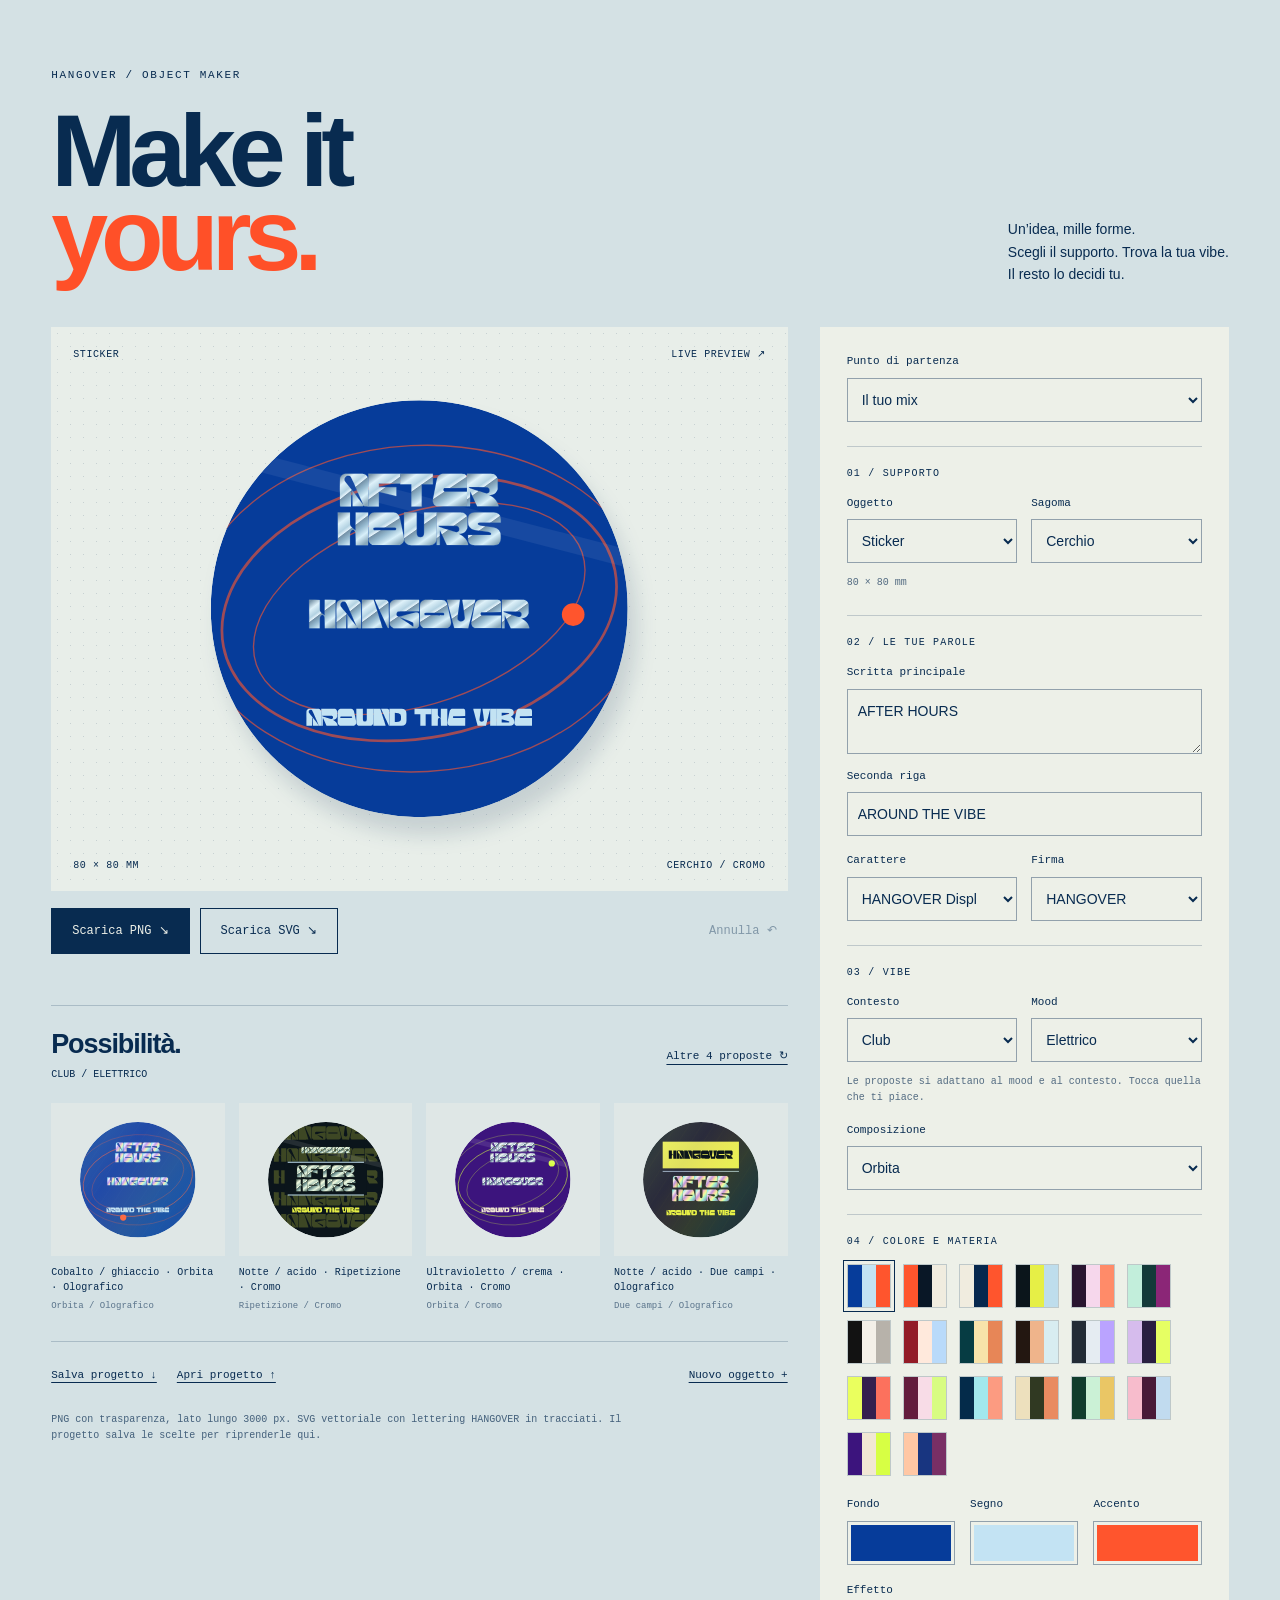
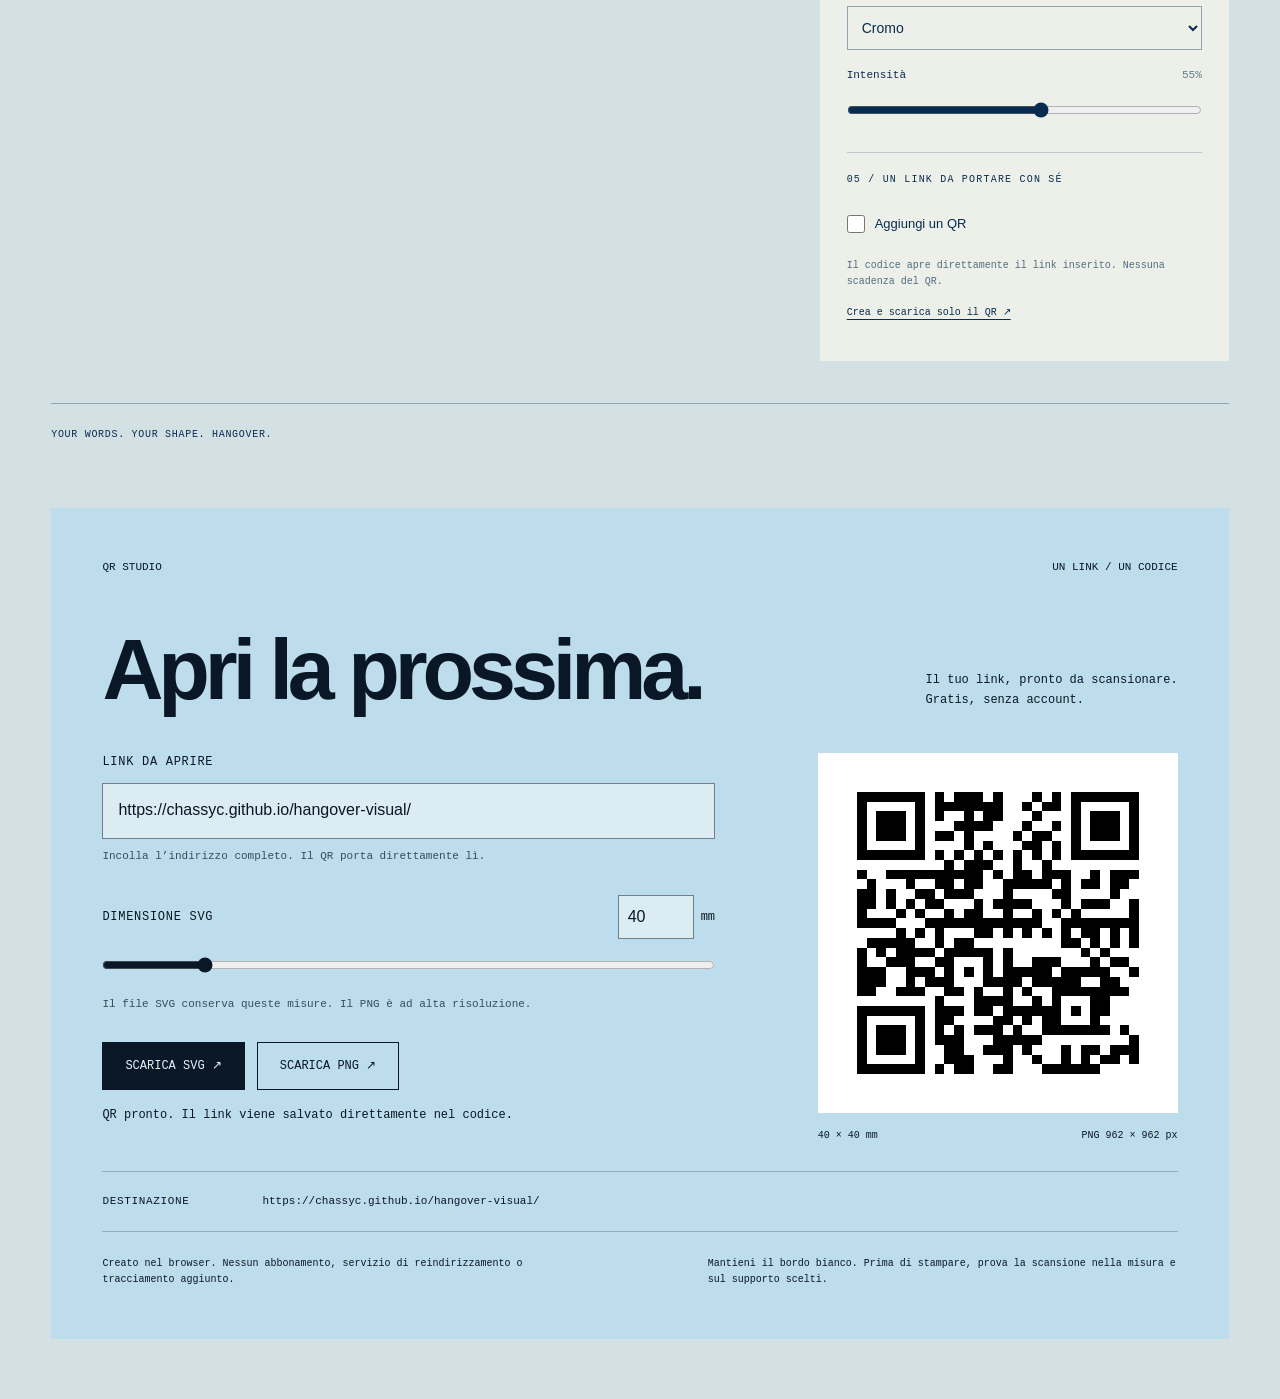
==== commit 0c33b64e: "Expand object palettes and adaptive text editing" ====
--- a/downloads/HANGOVER-OBJECT-MAKER.html
+++ b/downloads/HANGOVER-OBJECT-MAKER.html
@@ -2439,6 +2439,384 @@
  root.HangoverQR=Object.freeze({validate,matrix,group,svg});
 })(typeof window!=='undefined'?window:globalThis);
 </script><script>window.HANGOVER_FONT = {"family": "HANGOVER Display", "version": "1.000", "style": "Unicase", "original_letters": ["H", "A", "N", "G", "O", "V", "E", "R"], "groups": {"letters": ["A", "B", "C", "D", "E", "F", "G", "H", "I", "J", "K", "L", "M", "N", "O", "P", "Q", "R", "S", "T", "U", "V", "W", "X", "Y", "Z"], "numbers": ["0", "1", "2", "3", "4", "5", "6", "7", "8", "9"], "symbols": ["!", "?", ".", ",", ":", ";", "-", "/", "+", "&", "@", "#", "%", "*", "(", ")", "[", "]", "{", "}", "=", "€", "$", "×", "→", "←", "_", "\\", "|", "<", ">", "~", "^", "'", "\"", "’", "‘", "“", "”", "–", "—", "`"]}, "glyphs": {"A": {"x": 152, "width": 122, "height": 141, "d": "M 20.994 3.934 C 13.590 6.186, 8.320 10.845, 5.081 18 C 3.105 22.365, 3.043 24.300, 3.022 82.683 C 3.001 139.196, 3.107 142.889, 4.750 143.252 C 5.713 143.464, 16.400 143.607, 28.500 143.569 L 50.500 143.500 51 109 L 51.500 74.500 54 78 L 56.500 81.500 57 112.261 L 57.500 143.023 73.500 143.099 C 103.327 143.240, 102.685 143.290, 103.401 140.750 L 104.035 138.500 105.829 140.628 C 107.340 142.421, 108.953 142.815, 116.061 143.128 L 124.500 143.500 124.500 83 L 124.500 22.500 121.534 17.144 C 119.902 14.199, 117.002 10.499, 115.090 8.922 C 108.127 3.183, 106.421 2.992, 63.072 3.086 C 41.307 3.133, 22.372 3.515, 20.994 3.934 M 30.024 13.185 C 24.543 16.910, 22 21.450, 22 27.513 C 22 31.370, 22.579 33.482, 24.220 35.615 C 25.441 37.202, 34.128 48.175, 43.524 60 C 60.322 81.140, 71.560 95.500, 91.849 121.750 C 97.482 129.037, 102.276 135, 102.503 135 C 102.730 135, 101.546 131.963, 99.871 128.250 C 98.197 124.537, 94.874 117, 92.487 111.500 C 90.101 106, 85.835 96.325, 83.008 90 C 80.182 83.675, 76.981 76.250, 75.895 73.500 C 74.810 70.750, 68.652 56.617, 62.211 42.094 C 49.051 12.420, 48.652 11.883, 39.263 11.226 C 34.444 10.889, 32.931 11.210, 30.024 13.185", "pixels": 13956, "offset": 3, "origin": "approved-wordmark"}, "B": {"d": "M3 3H106Q143 3 143 36Q143 59 119 69Q146 77 146 110Q146 144 111 144H3Z M43 36V60L101 47Q112 42 101 38Z M43 89V116H101Q115 112 101 106Z", "width": 143, "height": 141, "offset": 3, "origin": "extended"}, "C": {"d": "M32 3H114Q143 3 143 33V51H58Q45 51 45 67Q45 77 58 80L143 100V116Q143 144 114 144H32Q3 144 3 114V33Q3 3 32 3Z", "width": 140, "height": 141, "offset": 3, "origin": "extended"}, "D": {"d": "M3 3H102Q143 3 143 44V103Q143 144 102 144H3Z M47 37V112H61Q98 112 98 88V64Q98 44 77 41Z", "width": 140, "height": 141, "offset": 3, "origin": "extended"}, "E": {"x": 818, "width": 147, "height": 141, "d": "M 39.994 3.934 C 35.534 5.291, 31.570 7.755, 28.362 11.165 C 22.185 17.730, 21.729 19.308, 13.379 63 C 1.782 123.682, 2.649 117.690, 4.422 124.903 C 6.299 132.538, 9.616 137.217, 15.308 140.259 L 19.500 142.500 84.500 142.500 L 149.500 142.500 149.689 111.250 L 149.878 80 101.394 80 L 52.909 80 50.455 77.545 C 47.475 74.566, 47.250 70.148, 49.911 66.861 L 51.822 64.500 100.661 64 L 149.500 63.500 149.811 42.500 C 150.175 17.953, 149.400 12.742, 144.714 8.223 C 142.947 6.518, 140.233 4.645, 138.685 4.061 C 135.412 2.827, 44.019 2.710, 39.994 3.934", "pixels": 17419, "offset": 3, "origin": "approved-wordmark"}, "F": {"d": "M3 3H140V45H48V61H123V99L48 80V144H3Z", "width": 137, "height": 141, "offset": 3, "origin": "extended"}, "G": {"x": 415, "width": 145, "height": 141, "d": "M 20.640 4.632 C 14.211 6.607, 6.930 13.823, 4.667 20.463 C 3.202 24.765, 3.001 31.169, 3.006 73.428 C 3.009 103.458, 3.399 122.898, 4.046 125.225 C 5.680 131.108, 10.894 137.185, 16.936 140.250 L 22.359 143 80.031 143 L 137.704 143 141.001 140.750 C 147.789 136.117, 148 134.943, 148 101.900 C 148 73.564, 147.911 72.156, 145.955 69.669 C 143.208 66.177, 138.623 65.048, 131.640 66.143 C 126.172 67.001, 109.079 71.287, 68.500 81.976 C 58.050 84.729, 48.465 86.986, 47.200 86.991 C 43.638 87.005, 39.190 84.268, 37.517 81.033 C 35.380 76.900, 35.605 70.376, 38.019 66.469 C 41.989 60.046, 42.414 60, 98.020 60 L 148 60 148 31.500 L 148 3 86.750 3.070 C 35.420 3.128, 24.713 3.381, 20.640 4.632 M 54.499 90.998 C 54.810 91.501, 58.537 94.315, 62.782 97.251 C 67.027 100.187, 78.825 108.396, 89 115.493 C 112.899 132.163, 119.072 136.261, 119.556 135.778 C 119.772 135.561, 120.009 132.035, 120.082 127.942 C 120.225 119.903, 119.127 116.432, 115.627 113.850 C 114.396 112.943, 102.165 108.094, 88.445 103.074 C 74.725 98.054, 61.348 93.078, 58.717 92.015 C 56.086 90.953, 54.188 90.495, 54.499 90.998", "pixels": 17480, "offset": 3, "origin": "approved-wordmark"}, "H": {"x": 17, "width": 131, "height": 141, "d": "M 3.231 73.233 L 3.500 143.500 29.154 143.767 L 54.808 144.033 55.154 117.267 C 55.488 91.431, 55.583 90.331, 57.887 85.652 C 60.326 80.697, 64.862 77.010, 68.527 77.004 C 71.592 76.998, 74.776 79.663, 77.263 84.316 C 79.382 88.279, 79.526 89.954, 80 116 L 80.500 143.500 106.749 143.500 L 132.999 143.500 132.999 121 C 132.999 108.625, 133.082 77.125, 133.183 51 L 133.366 3.500 106.695 3.234 L 80.023 2.967 79.762 41.930 L 79.500 80.893 70.056 73.196 C 63.156 67.573, 59.924 64.161, 58.056 60.527 C 55.518 55.590, 55.499 55.369, 55.381 29.527 L 55.261 3.500 29.112 3.233 L 2.963 2.967 3.231 73.233", "pixels": 15093, "offset": 3, "origin": "approved-wordmark"}, "I": {"d": "M3 3H58V144H3Z", "width": 55, "height": 141, "offset": 3, "origin": "extended"}, "J": {"d": "M73 3H138V108Q138 144 103 144H33Q3 144 3 111V81H55V95Q55 110 66 110Q77 110 77 94Z", "width": 135, "height": 141, "offset": 3, "origin": "extended"}, "K": {"d": "M3 3H49V64L89 3H146L96 68Q142 98 149 144H92L49 86V144H3Z", "width": 146, "height": 141, "offset": 3, "origin": "extended"}, "L": {"d": "M3 3H51V94L136 115V144H3Z", "width": 133, "height": 141, "offset": 3, "origin": "extended"}, "M": {"d": "M3 144V3H44L75 68L106 3H147V144H103V64L75 118L47 64V144Z", "width": 144, "height": 141, "offset": 3, "origin": "extended"}, "N": {"x": 278, "width": 133, "height": 141, "d": "M 3.243 73.226 L 3.500 143.451 53.484 143.158 C 80.976 142.997, 103.646 142.687, 103.864 142.470 C 104.264 142.070, 103.643 139.959, 92.851 105 C 85.998 82.804, 62.665 9.878, 61.090 5.738 L 60.050 3 31.518 3 L 2.986 3 3.243 73.226 M 67 3.874 C 67 4.650, 82.247 37.815, 110.504 98.500 C 115.625 109.500, 122.319 123.900, 125.378 130.500 C 130.105 140.698, 131.283 142.500, 133.220 142.500 L 135.500 142.500 135.419 81 C 135.360 36.385, 135.012 18.519, 134.150 15.928 C 133.497 13.963, 131.508 10.949, 129.731 9.229 C 123.629 3.323, 121.727 3, 93.032 3 C 78.714 3, 67 3.393, 67 3.874", "pixels": 16233, "offset": 3, "origin": "approved-wordmark"}, "O": {"x": 564, "width": 154, "height": 141, "d": "M 21.615 4.615 C 14.794 6.743, 6.897 14.741, 4.945 21.500 C 3.775 25.549, 3.500 35.625, 3.500 74.500 C 3.500 122.495, 3.500 122.501, 5.804 127.500 C 8.587 133.540, 12.154 137.457, 17.500 140.342 C 21.468 142.483, 21.971 142.500, 80 142.500 L 138.500 142.500 143.767 139.582 C 150.118 136.063, 154.391 130.080, 156.143 122.253 C 157.297 117.097, 157.114 115.317, 153.620 97.598 C 145.529 56.576, 137.931 23.761, 135.323 18.571 C 133.118 14.183, 127.162 8.189, 122.500 5.665 C 118.580 3.543, 117.576 3.496, 72.500 3.296 C 33.687 3.124, 25.737 3.330, 21.615 4.615 M 26.637 68.506 C 23.954 71.189, 23.651 74.056, 25.752 76.870 L 27.715 79.500 73.235 79.760 C 115.989 80.004, 118.890 79.909, 121.002 78.200 C 123.730 75.991, 123.947 71.704, 121.470 68.967 C 119.749 67.066, 118.163 67, 73.916 67 C 34.482 67, 27.934 67.209, 26.637 68.506", "pixels": 18435, "offset": 3, "origin": "approved-wordmark"}, "P": {"d": "M3 3H111Q143 3 143 35V63Q143 94 110 94H52L48 144H3Z M43 37V63L96 54Q110 49 97 43Z", "width": 140, "height": 141, "offset": 3, "origin": "extended"}, "Q": {"d": "M29 3H122Q148 3 148 30V117Q148 144 122 144H29Q3 144 3 117V30Q3 3 29 3Z M59 50Q48 50 48 62V83Q48 95 60 95H84Q97 95 97 82V61Q97 50 84 50Z M101 94L148 143H110L75 111Z", "width": 148, "height": 141, "offset": 3, "origin": "extended"}, "R": {"x": 969, "width": 135, "height": 141, "d": "M 3 73 L 3 143 9.486 143 L 15.973 143 16.236 110.250 C 16.442 84.669, 16.751 78.047, 17.647 80 C 18.278 81.375, 21.675 88.575, 25.197 96 C 28.719 103.425, 34.953 117.026, 39.050 126.225 L 46.500 142.950 92.378 142.975 L 138.256 143 137.596 138.750 C 136.714 133.068, 131.135 121.489, 126.788 116.318 C 121.046 109.489, 112.407 102.465, 104.715 98.371 L 97.500 94.531 104.594 93.882 C 117.647 92.686, 126.550 86.714, 131.608 75.762 L 134.500 69.500 134.500 46.429 L 134.500 23.359 131.490 17.472 C 128.147 10.936, 122.200 5.705, 116.225 4.046 C 113.869 3.391, 92.381 3.009, 57.750 3.006 L 3 3 3 73 M 11.176 62.191 C 11.468 64.225, 15.112 65.621, 48 76.303 C 68.578 82.986, 86.139 88.150, 88.258 88.141 C 92.273 88.124, 97.271 85.231, 99.060 81.889 C 100.461 79.271, 100.474 70.755, 99.082 68.153 C 98.472 67.013, 96.327 64.826, 94.316 63.291 L 90.658 60.500 50.755 60.217 L 10.852 59.934 11.176 62.191", "pixels": 15027, "offset": 3, "origin": "approved-wordmark"}, "S": {"d": "M31 3H113Q143 3 143 32V46H53Q43 46 44 53Q45 58 58 60L113 67Q143 73 143 103V115Q143 144 113 144H32Q3 144 3 116V100H93Q104 100 102 93Q101 88 89 86L31 78Q3 73 3 44V31Q3 3 31 3Z", "width": 140, "height": 141, "offset": 3, "origin": "extended"}, "T": {"d": "M3 3H143V48H95V144H51V48H3Z", "width": 140, "height": 141, "offset": 3, "origin": "extended"}, "U": {"d": "M3 3H57V91Q57 109 73 109Q89 109 89 91V3H143V112Q143 144 112 144H34Q3 144 3 112Z", "width": 140, "height": 141, "offset": 3, "origin": "extended"}, "V": {"x": 698, "width": 139, "height": 141, "d": "M 3 4.698 C 3 5.632, 7.247 22.394, 12.438 41.948 C 26.661 95.522, 27.797 99.854, 33.433 122 L 38.651 142.500 73.103 142.763 L 107.556 143.025 110.759 130.263 C 112.521 123.243, 120 93.650, 127.379 64.500 C 134.757 35.350, 141.105 9.588, 141.485 7.250 L 142.176 3 110.755 3 C 93.473 3, 79.102 3.232, 78.818 3.515 C 78.535 3.798, 78.686 6.386, 79.153 9.265 C 84.075 39.578, 90.208 82.210, 90.624 89 C 91.219 98.712, 90.061 101.563, 83.487 106.577 C 76.175 112.155, 63.764 110.600, 58.098 103.397 C 53.091 97.031, 53.186 95.710, 64.030 21 C 65.107 13.575, 65.992 6.488, 65.995 5.250 L 66 3 34.500 3 C 5.535 3, 3 3.137, 3 4.698", "pixels": 11915, "offset": 3, "origin": "approved-wordmark"}, "W": {"d": "M3 3H48L60 88L80 3H117L137 88L148 3H193L168 144H119L99 75L78 144H28Z", "width": 190, "height": 141, "offset": 3, "origin": "extended"}, "X": {"d": "M3 3H60L83 53L106 3H163L122 74L163 144H106L83 94L60 144H3L44 74Z", "width": 160, "height": 141, "offset": 3, "origin": "extended"}, "Y": {"d": "M3 3H56L79 63L102 3H155L103 97V144H55V97Z", "width": 152, "height": 141, "offset": 3, "origin": "extended"}, "Z": {"d": "M3 3H143V42L62 103H143V144H3V105L84 44H3Z", "width": 140, "height": 141, "offset": 3, "origin": "extended"}, "0": {"d": "M29 3H114Q140 3 140 30V117Q140 144 114 144H29Q3 144 3 117V30Q3 3 29 3Z M56 34Q47 34 47 45V102Q47 112 59 110L88 43Q89 33 80 34Z", "width": 137, "height": 141, "offset": 3, "origin": "extended"}, "1": {"d": "M3 34L54 3H100V144H49V54L3 78Z", "width": 97, "height": 141, "offset": 3, "origin": "extended"}, "2": {"d": "M3 44V29Q3 3 31 3H111Q143 3 143 35V49Q143 66 117 84L75 107H143V144H3V113Q3 97 24 82L95 45H3Z", "width": 140, "height": 141, "offset": 3, "origin": "extended"}, "3": {"d": "M3 3H112Q143 3 143 33V46Q143 66 121 71Q143 76 143 99V114Q143 144 112 144H3V105H91Q103 105 102 99L41 78V62L102 43H3Z", "width": 140, "height": 141, "offset": 3, "origin": "extended"}, "4": {"d": "M3 3H53V71H87V3H137V144H87V107H3Z", "width": 134, "height": 141, "offset": 3, "origin": "extended"}, "5": {"d": "M3 3H143V43H49V59H112Q143 59 143 90V114Q143 144 112 144H3V103H94Q104 103 104 95Q104 88 94 87L3 78Z", "width": 140, "height": 141, "offset": 3, "origin": "extended"}, "6": {"d": "M143 3H35Q3 3 3 35V113Q3 144 35 144H111Q143 144 143 113V87Q143 60 111 60H50V50Q50 39 65 39H143Z M48 91V117H95Q107 111 95 106Z", "width": 140, "height": 141, "offset": 3, "origin": "extended"}, "7": {"d": "M3 3H143V44L82 144H26L95 43H3Z", "width": 140, "height": 141, "offset": 3, "origin": "extended"}, "8": {"d": "M29 3H117Q143 3 143 30V117Q143 144 117 144H29Q3 144 3 117V30Q3 3 29 3Z M46 34V58L97 47Q108 42 97 38Z M46 90V116H97Q110 112 97 107Z", "width": 140, "height": 141, "offset": 3, "origin": "extended"}, "9": {"d": "M3 144H111Q143 144 143 111V34Q143 3 111 3H35Q3 3 3 34V57Q3 90 35 90H96V98Q96 108 81 108H3Z M48 30V55L97 46Q108 41 95 35Z", "width": 140, "height": 141, "offset": 3, "origin": "extended"}, "!": {"d": "M3 3H56L43 99H16Z M16 116h28v28h-28Z", "width": 53, "height": 141, "offset": 3, "origin": "extended"}, "?": {"d": "M3 45V29Q3 3 31 3H100Q130 3 130 32V44Q130 57 112 69L75 93V100H38V75L89 41H3Z M42 116h28v28h-28Z", "width": 127, "height": 141, "offset": 3, "origin": "extended"}, ".": {"d": "M5 116h28v28h-28Z", "width": 32, "height": 141, "offset": 3, "origin": "extended"}, ",": {"d": "M5 116h28v28h-28Z M5 144H33L5 171Z", "width": 32, "height": 141, "offset": 3, "origin": "extended"}, ":": {"d": "M5 46h28v28h-28ZM5 116h28v28h-28Z", "width": 32, "height": 141, "offset": 3, "origin": "extended"}, ";": {"d": "M5 46h28v28h-28ZM5 116h28v28h-28Z M5 144H33L5 170Z", "width": 32, "height": 141, "offset": 3, "origin": "extended"}, "-": {"d": "M3 64h80v17h-80Z", "width": 80, "height": 141, "offset": 3, "origin": "extended"}, "/": {"d": "M87 3H120L36 144H3Z", "width": 117, "height": 141, "offset": 3, "origin": "extended"}, "+": {"d": "M53 22H81V63H123V90H81V133H53V90H11V63H53Z", "width": 120, "height": 141, "offset": 3, "origin": "extended"}, "&": {"d": "M39 3H83Q112 3 112 30Q112 48 85 64L108 88L124 65H154L127 108L158 144H109L99 132Q80 144 49 144Q3 144 3 109Q3 84 29 67Q9 47 13 26Q17 3 39 3Z M45 30L62 48Q82 31 67 27Z M51 91Q29 110 50 118Q66 122 80 115Z", "width": 155, "height": 141, "offset": 3, "origin": "extended"}, "@": {"d": "M29 3H133Q159 3 159 30V117Q159 144 133 144H29Q3 144 3 117V30Q3 3 29 3Z M36 34V112H65V59H107V112H125V34Z M84 77V112H105V77Z", "width": 156, "height": 141, "offset": 3, "origin": "extended"}, "#": {"d": "M39 3H62L54 38H87L95 3H118L110 38H141V60H104L98 89H127V111H93L86 144H63L70 111H36L29 144H6L13 111H3V89H18L24 60H3V38H29Z M49 60L43 89H76L82 60Z", "width": 138, "height": 141, "offset": 3, "origin": "extended"}, "%": {"d": "M116 3H141L30 144H5Z M3 22Q3 3 23 3H41Q61 3 61 22V43Q61 62 41 62H23Q3 62 3 43Z M23 20V45H41V20Z M88 104Q88 85 108 85H126Q146 85 146 104V125Q146 144 126 144H108Q88 144 88 125Z M108 102V127H126V102Z", "width": 143, "height": 141, "offset": 3, "origin": "extended"}, "*": {"d": "M51 3H77V42L111 22L125 46L92 66L125 86L111 110L77 90V130H51V90L17 110L3 86L37 66L3 46L17 22L51 42Z", "width": 122, "height": 141, "offset": 3, "origin": "extended"}, "(": {"d": "M50 3H83Q39 75 83 144H50Q-8 75 50 3Z", "width": 83, "height": 141, "offset": 3, "origin": "extended"}, ")": {"d": "M3 3H36Q94 75 36 144H3Q47 75 3 3Z", "width": 83, "height": 141, "offset": 3, "origin": "extended"}, "[": {"d": "M3 3H71V30H35V117H71V144H3Z", "width": 68, "height": 141, "offset": 3, "origin": "extended"}, "]": {"d": "M3 3H71V144H3V117H39V30H3Z", "width": 68, "height": 141, "offset": 3, "origin": "extended"}, "{": {"d": "M77 3V28H62Q50 28 50 42V59L34 73L50 88V105Q50 119 62 119H77V144H54Q20 144 20 111V95L3 73L20 51V34Q20 3 54 3Z", "width": 77, "height": 141, "offset": 3, "origin": "extended"}, "}": {"d": "M3 3H26Q60 3 60 34V51L77 73L60 95V111Q60 144 26 144H3V119H18Q30 119 30 105V88L46 73L30 59V42Q30 28 18 28H3Z", "width": 77, "height": 141, "offset": 3, "origin": "extended"}, "=": {"d": "M3 47h110v23h-110ZM3 94h110v23h-110Z", "width": 110, "height": 141, "offset": 3, "origin": "extended"}, "€": {"d": "M45 3H138V42H63L51 60H115V75H48V86H107V101H51L63 114H138V144H45Q14 144 9 101H3V86H9V75H3V60H9Q14 3 45 3Z", "width": 135, "height": 141, "offset": 3, "origin": "extended"}, "$": {"d": "M62 -10H82V3H113Q143 3 143 33V46H53Q43 46 44 53L112 67Q143 73 143 103V114Q143 144 113 144H82V157H62V144H33Q3 144 3 116V100H93Q103 100 102 93L31 78Q3 73 3 44V31Q3 3 31 3H62Z", "width": 140, "height": 141, "offset": 3, "origin": "extended"}, "×": {"d": "M15 20L62 63L109 20L130 41L83 84L130 127L109 148L62 105L15 148L-6 127L41 84L-6 41Z", "width": 136, "height": 141, "offset": 3, "origin": "extended"}, "→": {"d": "M3 61H98L74 22H109L159 74L109 126H74L98 87H3Z", "width": 156, "height": 141, "offset": 3, "origin": "extended"}, "←": {"d": "M159 61H64L88 22H53L3 74L53 126H88L64 87H159Z", "width": 156, "height": 141, "offset": 3, "origin": "extended"}, "_": {"d": "M3 126h128v18h-128Z", "width": 128, "height": 141, "offset": 3, "origin": "extended"}, "\\": {"d": "M3 3H36L120 144H87Z", "width": 117, "height": 141, "offset": 3, "origin": "extended"}, "|": {"d": "M3 3h23v141h-23Z", "width": 23, "height": 141, "offset": 3, "origin": "extended"}, "<": {"d": "M91 15L3 72L91 130V98L47 72L91 46Z", "width": 88, "height": 141, "offset": 3, "origin": "extended"}, ">": {"d": "M3 15L91 72L3 130V98L47 72L3 46Z", "width": 88, "height": 141, "offset": 3, "origin": "extended"}, "~": {"d": "M3 73Q22 35 49 52L75 67Q91 76 110 53V83Q94 108 66 93L37 77Q18 67 3 94Z", "width": 107, "height": 141, "offset": 3, "origin": "extended"}, "^": {"d": "M3 61L51 3H76L124 61H88L64 29L39 61Z", "width": 121, "height": 141, "offset": 3, "origin": "extended"}, "'": {"d": "M3 3h24v32h-24Z M3 35H27L3 53Z", "width": 24, "height": 141, "offset": 3, "origin": "extended"}, "\"": {"d": "M3 3h23v40h-23ZM44 3h23v40h-23Z", "width": 64, "height": 141, "offset": 3, "origin": "extended"}, "’": {"d": "M3 3h24v32h-24Z M3 35H27L3 53Z", "width": 24, "height": 141, "offset": 3, "origin": "extended"}, "‘": {"d": "M3 3h24v32h-24Z M3 35H27L3 53Z", "width": 24, "height": 141, "offset": 3, "origin": "extended"}, "“": {"d": "M3 3h23v40h-23ZM44 3h23v40h-23Z", "width": 64, "height": 141, "offset": 3, "origin": "extended"}, "”": {"d": "M3 3h23v40h-23ZM44 3h23v40h-23Z", "width": 64, "height": 141, "offset": 3, "origin": "extended"}, "–": {"d": "M3 64h112v17h-112Z", "width": 112, "height": 141, "offset": 3, "origin": "extended"}, "—": {"d": "M3 64h180v17h-180Z", "width": 180, "height": 141, "offset": 3, "origin": "extended"}, "`": {"d": "M3 -13H31L57 16H31Z", "width": 57, "height": 141, "offset": 3, "origin": "extended"}, "À": {"x": 152, "width": 122, "height": 141, "d": "M 20.994 3.934 C 13.590 6.186, 8.320 10.845, 5.081 18 C 3.105 22.365, 3.043 24.300, 3.022 82.683 C 3.001 139.196, 3.107 142.889, 4.750 143.252 C 5.713 143.464, 16.400 143.607, 28.500 143.569 L 50.500 143.500 51 109 L 51.500 74.500 54 78 L 56.500 81.500 57 112.261 L 57.500 143.023 73.500 143.099 C 103.327 143.240, 102.685 143.290, 103.401 140.750 L 104.035 138.500 105.829 140.628 C 107.340 142.421, 108.953 142.815, 116.061 143.128 L 124.500 143.500 124.500 83 L 124.500 22.500 121.534 17.144 C 119.902 14.199, 117.002 10.499, 115.090 8.922 C 108.127 3.183, 106.421 2.992, 63.072 3.086 C 41.307 3.133, 22.372 3.515, 20.994 3.934 M 30.024 13.185 C 24.543 16.910, 22 21.450, 22 27.513 C 22 31.370, 22.579 33.482, 24.220 35.615 C 25.441 37.202, 34.128 48.175, 43.524 60 C 60.322 81.140, 71.560 95.500, 91.849 121.750 C 97.482 129.037, 102.276 135, 102.503 135 C 102.730 135, 101.546 131.963, 99.871 128.250 C 98.197 124.537, 94.874 117, 92.487 111.500 C 90.101 106, 85.835 96.325, 83.008 90 C 80.182 83.675, 76.981 76.250, 75.895 73.500 C 74.810 70.750, 68.652 56.617, 62.211 42.094 C 49.051 12.420, 48.652 11.883, 39.263 11.226 C 34.444 10.889, 32.931 11.210, 30.024 13.185 M27.0 -28H51.0L74.0 -7H54.0Z", "pixels": 13956, "offset": 3, "origin": "accented-extension"}, "Á": {"x": 152, "width": 122, "height": 141, "d": "M 20.994 3.934 C 13.590 6.186, 8.320 10.845, 5.081 18 C 3.105 22.365, 3.043 24.300, 3.022 82.683 C 3.001 139.196, 3.107 142.889, 4.750 143.252 C 5.713 143.464, 16.400 143.607, 28.500 143.569 L 50.500 143.500 51 109 L 51.500 74.500 54 78 L 56.500 81.500 57 112.261 L 57.500 143.023 73.500 143.099 C 103.327 143.240, 102.685 143.290, 103.401 140.750 L 104.035 138.500 105.829 140.628 C 107.340 142.421, 108.953 142.815, 116.061 143.128 L 124.500 143.500 124.500 83 L 124.500 22.500 121.534 17.144 C 119.902 14.199, 117.002 10.499, 115.090 8.922 C 108.127 3.183, 106.421 2.992, 63.072 3.086 C 41.307 3.133, 22.372 3.515, 20.994 3.934 M 30.024 13.185 C 24.543 16.910, 22 21.450, 22 27.513 C 22 31.370, 22.579 33.482, 24.220 35.615 C 25.441 37.202, 34.128 48.175, 43.524 60 C 60.322 81.140, 71.560 95.500, 91.849 121.750 C 97.482 129.037, 102.276 135, 102.503 135 C 102.730 135, 101.546 131.963, 99.871 128.250 C 98.197 124.537, 94.874 117, 92.487 111.500 C 90.101 106, 85.835 96.325, 83.008 90 C 80.182 83.675, 76.981 76.250, 75.895 73.500 C 74.810 70.750, 68.652 56.617, 62.211 42.094 C 49.051 12.420, 48.652 11.883, 39.263 11.226 C 34.444 10.889, 32.931 11.210, 30.024 13.185 M73.0 -28H97.0L68.0 -7H48.0Z", "pixels": 13956, "offset": 3, "origin": "accented-extension"}, "Â": {"x": 152, "width": 122, "height": 141, "d": "M 20.994 3.934 C 13.590 6.186, 8.320 10.845, 5.081 18 C 3.105 22.365, 3.043 24.300, 3.022 82.683 C 3.001 139.196, 3.107 142.889, 4.750 143.252 C 5.713 143.464, 16.400 143.607, 28.500 143.569 L 50.500 143.500 51 109 L 51.500 74.500 54 78 L 56.500 81.500 57 112.261 L 57.500 143.023 73.500 143.099 C 103.327 143.240, 102.685 143.290, 103.401 140.750 L 104.035 138.500 105.829 140.628 C 107.340 142.421, 108.953 142.815, 116.061 143.128 L 124.500 143.500 124.500 83 L 124.500 22.500 121.534 17.144 C 119.902 14.199, 117.002 10.499, 115.090 8.922 C 108.127 3.183, 106.421 2.992, 63.072 3.086 C 41.307 3.133, 22.372 3.515, 20.994 3.934 M 30.024 13.185 C 24.543 16.910, 22 21.450, 22 27.513 C 22 31.370, 22.579 33.482, 24.220 35.615 C 25.441 37.202, 34.128 48.175, 43.524 60 C 60.322 81.140, 71.560 95.500, 91.849 121.750 C 97.482 129.037, 102.276 135, 102.503 135 C 102.730 135, 101.546 131.963, 99.871 128.250 C 98.197 124.537, 94.874 117, 92.487 111.500 C 90.101 106, 85.835 96.325, 83.008 90 C 80.182 83.675, 76.981 76.250, 75.895 73.500 C 74.810 70.750, 68.652 56.617, 62.211 42.094 C 49.051 12.420, 48.652 11.883, 39.263 11.226 C 34.444 10.889, 32.931 11.210, 30.024 13.185 M30.0 -8L53.0 -32H70.0L93.0 -8H73.0L61.0 -19L49.0 -8Z", "pixels": 13956, "offset": 3, "origin": "accented-extension"}, "Ã": {"x": 152, "width": 122, "height": 141, "d": "M 20.994 3.934 C 13.590 6.186, 8.320 10.845, 5.081 18 C 3.105 22.365, 3.043 24.300, 3.022 82.683 C 3.001 139.196, 3.107 142.889, 4.750 143.252 C 5.713 143.464, 16.400 143.607, 28.500 143.569 L 50.500 143.500 51 109 L 51.500 74.500 54 78 L 56.500 81.500 57 112.261 L 57.500 143.023 73.500 143.099 C 103.327 143.240, 102.685 143.290, 103.401 140.750 L 104.035 138.500 105.829 140.628 C 107.340 142.421, 108.953 142.815, 116.061 143.128 L 124.500 143.500 124.500 83 L 124.500 22.500 121.534 17.144 C 119.902 14.199, 117.002 10.499, 115.090 8.922 C 108.127 3.183, 106.421 2.992, 63.072 3.086 C 41.307 3.133, 22.372 3.515, 20.994 3.934 M 30.024 13.185 C 24.543 16.910, 22 21.450, 22 27.513 C 22 31.370, 22.579 33.482, 24.220 35.615 C 25.441 37.202, 34.128 48.175, 43.524 60 C 60.322 81.140, 71.560 95.500, 91.849 121.750 C 97.482 129.037, 102.276 135, 102.503 135 C 102.730 135, 101.546 131.963, 99.871 128.250 C 98.197 124.537, 94.874 117, 92.487 111.500 C 90.101 106, 85.835 96.325, 83.008 90 C 80.182 83.675, 76.981 76.250, 75.895 73.500 C 74.810 70.750, 68.652 56.617, 62.211 42.094 C 49.051 12.420, 48.652 11.883, 39.263 11.226 C 34.444 10.889, 32.931 11.210, 30.024 13.185 M28.0 -9Q42.0 -34 61.0 -19Q74.0 -9 93.0 -28V-10Q78.0 5 58.0 -8Q41.0 -19 28.0 1Z", "pixels": 13956, "offset": 3, "origin": "accented-extension"}, "Ä": {"x": 152, "width": 122, "height": 141, "d": "M 20.994 3.934 C 13.590 6.186, 8.320 10.845, 5.081 18 C 3.105 22.365, 3.043 24.300, 3.022 82.683 C 3.001 139.196, 3.107 142.889, 4.750 143.252 C 5.713 143.464, 16.400 143.607, 28.500 143.569 L 50.500 143.500 51 109 L 51.500 74.500 54 78 L 56.500 81.500 57 112.261 L 57.500 143.023 73.500 143.099 C 103.327 143.240, 102.685 143.290, 103.401 140.750 L 104.035 138.500 105.829 140.628 C 107.340 142.421, 108.953 142.815, 116.061 143.128 L 124.500 143.500 124.500 83 L 124.500 22.500 121.534 17.144 C 119.902 14.199, 117.002 10.499, 115.090 8.922 C 108.127 3.183, 106.421 2.992, 63.072 3.086 C 41.307 3.133, 22.372 3.515, 20.994 3.934 M 30.024 13.185 C 24.543 16.910, 22 21.450, 22 27.513 C 22 31.370, 22.579 33.482, 24.220 35.615 C 25.441 37.202, 34.128 48.175, 43.524 60 C 60.322 81.140, 71.560 95.500, 91.849 121.750 C 97.482 129.037, 102.276 135, 102.503 135 C 102.730 135, 101.546 131.963, 99.871 128.250 C 98.197 124.537, 94.874 117, 92.487 111.500 C 90.101 106, 85.835 96.325, 83.008 90 C 80.182 83.675, 76.981 76.250, 75.895 73.500 C 74.810 70.750, 68.652 56.617, 62.211 42.094 C 49.051 12.420, 48.652 11.883, 39.263 11.226 C 34.444 10.889, 32.931 11.210, 30.024 13.185 M30.0 -25h21v18h-21ZM71.0 -25h21v18h-21Z", "pixels": 13956, "offset": 3, "origin": "accented-extension"}, "Å": {"x": 152, "width": 122, "height": 141, "d": "M 20.994 3.934 C 13.590 6.186, 8.320 10.845, 5.081 18 C 3.105 22.365, 3.043 24.300, 3.022 82.683 C 3.001 139.196, 3.107 142.889, 4.750 143.252 C 5.713 143.464, 16.400 143.607, 28.500 143.569 L 50.500 143.500 51 109 L 51.500 74.500 54 78 L 56.500 81.500 57 112.261 L 57.500 143.023 73.500 143.099 C 103.327 143.240, 102.685 143.290, 103.401 140.750 L 104.035 138.500 105.829 140.628 C 107.340 142.421, 108.953 142.815, 116.061 143.128 L 124.500 143.500 124.500 83 L 124.500 22.500 121.534 17.144 C 119.902 14.199, 117.002 10.499, 115.090 8.922 C 108.127 3.183, 106.421 2.992, 63.072 3.086 C 41.307 3.133, 22.372 3.515, 20.994 3.934 M 30.024 13.185 C 24.543 16.910, 22 21.450, 22 27.513 C 22 31.370, 22.579 33.482, 24.220 35.615 C 25.441 37.202, 34.128 48.175, 43.524 60 C 60.322 81.140, 71.560 95.500, 91.849 121.750 C 97.482 129.037, 102.276 135, 102.503 135 C 102.730 135, 101.546 131.963, 99.871 128.250 C 98.197 124.537, 94.874 117, 92.487 111.500 C 90.101 106, 85.835 96.325, 83.008 90 C 80.182 83.675, 76.981 76.250, 75.895 73.500 C 74.810 70.750, 68.652 56.617, 62.211 42.094 C 49.051 12.420, 48.652 11.883, 39.263 11.226 C 34.444 10.889, 32.931 11.210, 30.024 13.185 M57.5 -31H64.5Q76.0 -31 76.0 -19.5Q76.0 -8 64.5 -8H57.5Q46.0 -8 46.0 -19.5Q46.0 -31 57.5 -31ZM59.5 -25H62.5Q68.0 -25 68.0 -19.5Q68.0 -14 62.5 -14H59.5Q54.0 -14 54.0 -19.5Q54.0 -25 59.5 -25Z", "pixels": 13956, "offset": 3, "origin": "accented-extension"}, "È": {"x": 818, "width": 147, "height": 141, "d": "M 39.994 3.934 C 35.534 5.291, 31.570 7.755, 28.362 11.165 C 22.185 17.730, 21.729 19.308, 13.379 63 C 1.782 123.682, 2.649 117.690, 4.422 124.903 C 6.299 132.538, 9.616 137.217, 15.308 140.259 L 19.500 142.500 84.500 142.500 L 149.500 142.500 149.689 111.250 L 149.878 80 101.394 80 L 52.909 80 50.455 77.545 C 47.475 74.566, 47.250 70.148, 49.911 66.861 L 51.822 64.500 100.661 64 L 149.500 63.500 149.811 42.500 C 150.175 17.953, 149.400 12.742, 144.714 8.223 C 142.947 6.518, 140.233 4.645, 138.685 4.061 C 135.412 2.827, 44.019 2.710, 39.994 3.934 M39.5 -28H63.5L86.5 -7H66.5Z", "pixels": 17419, "offset": 3, "origin": "accented-extension"}, "É": {"x": 818, "width": 147, "height": 141, "d": "M 39.994 3.934 C 35.534 5.291, 31.570 7.755, 28.362 11.165 C 22.185 17.730, 21.729 19.308, 13.379 63 C 1.782 123.682, 2.649 117.690, 4.422 124.903 C 6.299 132.538, 9.616 137.217, 15.308 140.259 L 19.500 142.500 84.500 142.500 L 149.500 142.500 149.689 111.250 L 149.878 80 101.394 80 L 52.909 80 50.455 77.545 C 47.475 74.566, 47.250 70.148, 49.911 66.861 L 51.822 64.500 100.661 64 L 149.500 63.500 149.811 42.500 C 150.175 17.953, 149.400 12.742, 144.714 8.223 C 142.947 6.518, 140.233 4.645, 138.685 4.061 C 135.412 2.827, 44.019 2.710, 39.994 3.934 M85.5 -28H109.5L80.5 -7H60.5Z", "pixels": 17419, "offset": 3, "origin": "accented-extension"}, "Ê": {"x": 818, "width": 147, "height": 141, "d": "M 39.994 3.934 C 35.534 5.291, 31.570 7.755, 28.362 11.165 C 22.185 17.730, 21.729 19.308, 13.379 63 C 1.782 123.682, 2.649 117.690, 4.422 124.903 C 6.299 132.538, 9.616 137.217, 15.308 140.259 L 19.500 142.500 84.500 142.500 L 149.500 142.500 149.689 111.250 L 149.878 80 101.394 80 L 52.909 80 50.455 77.545 C 47.475 74.566, 47.250 70.148, 49.911 66.861 L 51.822 64.500 100.661 64 L 149.500 63.500 149.811 42.500 C 150.175 17.953, 149.400 12.742, 144.714 8.223 C 142.947 6.518, 140.233 4.645, 138.685 4.061 C 135.412 2.827, 44.019 2.710, 39.994 3.934 M42.5 -8L65.5 -32H82.5L105.5 -8H85.5L73.5 -19L61.5 -8Z", "pixels": 17419, "offset": 3, "origin": "accented-extension"}, "Ë": {"x": 818, "width": 147, "height": 141, "d": "M 39.994 3.934 C 35.534 5.291, 31.570 7.755, 28.362 11.165 C 22.185 17.730, 21.729 19.308, 13.379 63 C 1.782 123.682, 2.649 117.690, 4.422 124.903 C 6.299 132.538, 9.616 137.217, 15.308 140.259 L 19.500 142.500 84.500 142.500 L 149.500 142.500 149.689 111.250 L 149.878 80 101.394 80 L 52.909 80 50.455 77.545 C 47.475 74.566, 47.250 70.148, 49.911 66.861 L 51.822 64.500 100.661 64 L 149.500 63.500 149.811 42.500 C 150.175 17.953, 149.400 12.742, 144.714 8.223 C 142.947 6.518, 140.233 4.645, 138.685 4.061 C 135.412 2.827, 44.019 2.710, 39.994 3.934 M42.5 -25h21v18h-21ZM83.5 -25h21v18h-21Z", "pixels": 17419, "offset": 3, "origin": "accented-extension"}, "Ì": {"d": "M3 3H58V144H3Z M-6.5 -28H17.5L40.5 -7H20.5Z", "width": 55, "height": 141, "offset": 3, "origin": "accented-extension"}, "Í": {"d": "M3 3H58V144H3Z M39.5 -28H63.5L34.5 -7H14.5Z", "width": 55, "height": 141, "offset": 3, "origin": "accented-extension"}, "Î": {"d": "M3 3H58V144H3Z M-3.5 -8L19.5 -32H36.5L59.5 -8H39.5L27.5 -19L15.5 -8Z", "width": 55, "height": 141, "offset": 3, "origin": "accented-extension"}, "Ï": {"d": "M3 3H58V144H3Z M-3.5 -25h21v18h-21ZM37.5 -25h21v18h-21Z", "width": 55, "height": 141, "offset": 3, "origin": "accented-extension"}, "Ò": {"x": 564, "width": 154, "height": 141, "d": "M 21.615 4.615 C 14.794 6.743, 6.897 14.741, 4.945 21.500 C 3.775 25.549, 3.500 35.625, 3.500 74.500 C 3.500 122.495, 3.500 122.501, 5.804 127.500 C 8.587 133.540, 12.154 137.457, 17.500 140.342 C 21.468 142.483, 21.971 142.500, 80 142.500 L 138.500 142.500 143.767 139.582 C 150.118 136.063, 154.391 130.080, 156.143 122.253 C 157.297 117.097, 157.114 115.317, 153.620 97.598 C 145.529 56.576, 137.931 23.761, 135.323 18.571 C 133.118 14.183, 127.162 8.189, 122.500 5.665 C 118.580 3.543, 117.576 3.496, 72.500 3.296 C 33.687 3.124, 25.737 3.330, 21.615 4.615 M 26.637 68.506 C 23.954 71.189, 23.651 74.056, 25.752 76.870 L 27.715 79.500 73.235 79.760 C 115.989 80.004, 118.890 79.909, 121.002 78.200 C 123.730 75.991, 123.947 71.704, 121.470 68.967 C 119.749 67.066, 118.163 67, 73.916 67 C 34.482 67, 27.934 67.209, 26.637 68.506 M43.0 -28H67.0L90.0 -7H70.0Z", "pixels": 18435, "offset": 3, "origin": "accented-extension"}, "Ó": {"x": 564, "width": 154, "height": 141, "d": "M 21.615 4.615 C 14.794 6.743, 6.897 14.741, 4.945 21.500 C 3.775 25.549, 3.500 35.625, 3.500 74.500 C 3.500 122.495, 3.500 122.501, 5.804 127.500 C 8.587 133.540, 12.154 137.457, 17.500 140.342 C 21.468 142.483, 21.971 142.500, 80 142.500 L 138.500 142.500 143.767 139.582 C 150.118 136.063, 154.391 130.080, 156.143 122.253 C 157.297 117.097, 157.114 115.317, 153.620 97.598 C 145.529 56.576, 137.931 23.761, 135.323 18.571 C 133.118 14.183, 127.162 8.189, 122.500 5.665 C 118.580 3.543, 117.576 3.496, 72.500 3.296 C 33.687 3.124, 25.737 3.330, 21.615 4.615 M 26.637 68.506 C 23.954 71.189, 23.651 74.056, 25.752 76.870 L 27.715 79.500 73.235 79.760 C 115.989 80.004, 118.890 79.909, 121.002 78.200 C 123.730 75.991, 123.947 71.704, 121.470 68.967 C 119.749 67.066, 118.163 67, 73.916 67 C 34.482 67, 27.934 67.209, 26.637 68.506 M89.0 -28H113.0L84.0 -7H64.0Z", "pixels": 18435, "offset": 3, "origin": "accented-extension"}, "Ô": {"x": 564, "width": 154, "height": 141, "d": "M 21.615 4.615 C 14.794 6.743, 6.897 14.741, 4.945 21.500 C 3.775 25.549, 3.500 35.625, 3.500 74.500 C 3.500 122.495, 3.500 122.501, 5.804 127.500 C 8.587 133.540, 12.154 137.457, 17.500 140.342 C 21.468 142.483, 21.971 142.500, 80 142.500 L 138.500 142.500 143.767 139.582 C 150.118 136.063, 154.391 130.080, 156.143 122.253 C 157.297 117.097, 157.114 115.317, 153.620 97.598 C 145.529 56.576, 137.931 23.761, 135.323 18.571 C 133.118 14.183, 127.162 8.189, 122.500 5.665 C 118.580 3.543, 117.576 3.496, 72.500 3.296 C 33.687 3.124, 25.737 3.330, 21.615 4.615 M 26.637 68.506 C 23.954 71.189, 23.651 74.056, 25.752 76.870 L 27.715 79.500 73.235 79.760 C 115.989 80.004, 118.890 79.909, 121.002 78.200 C 123.730 75.991, 123.947 71.704, 121.470 68.967 C 119.749 67.066, 118.163 67, 73.916 67 C 34.482 67, 27.934 67.209, 26.637 68.506 M46.0 -8L69.0 -32H86.0L109.0 -8H89.0L77.0 -19L65.0 -8Z", "pixels": 18435, "offset": 3, "origin": "accented-extension"}, "Õ": {"x": 564, "width": 154, "height": 141, "d": "M 21.615 4.615 C 14.794 6.743, 6.897 14.741, 4.945 21.500 C 3.775 25.549, 3.500 35.625, 3.500 74.500 C 3.500 122.495, 3.500 122.501, 5.804 127.500 C 8.587 133.540, 12.154 137.457, 17.500 140.342 C 21.468 142.483, 21.971 142.500, 80 142.500 L 138.500 142.500 143.767 139.582 C 150.118 136.063, 154.391 130.080, 156.143 122.253 C 157.297 117.097, 157.114 115.317, 153.620 97.598 C 145.529 56.576, 137.931 23.761, 135.323 18.571 C 133.118 14.183, 127.162 8.189, 122.500 5.665 C 118.580 3.543, 117.576 3.496, 72.500 3.296 C 33.687 3.124, 25.737 3.330, 21.615 4.615 M 26.637 68.506 C 23.954 71.189, 23.651 74.056, 25.752 76.870 L 27.715 79.500 73.235 79.760 C 115.989 80.004, 118.890 79.909, 121.002 78.200 C 123.730 75.991, 123.947 71.704, 121.470 68.967 C 119.749 67.066, 118.163 67, 73.916 67 C 34.482 67, 27.934 67.209, 26.637 68.506 M44.0 -9Q58.0 -34 77.0 -19Q90.0 -9 109.0 -28V-10Q94.0 5 74.0 -8Q57.0 -19 44.0 1Z", "pixels": 18435, "offset": 3, "origin": "accented-extension"}, "Ö": {"x": 564, "width": 154, "height": 141, "d": "M 21.615 4.615 C 14.794 6.743, 6.897 14.741, 4.945 21.500 C 3.775 25.549, 3.500 35.625, 3.500 74.500 C 3.500 122.495, 3.500 122.501, 5.804 127.500 C 8.587 133.540, 12.154 137.457, 17.500 140.342 C 21.468 142.483, 21.971 142.500, 80 142.500 L 138.500 142.500 143.767 139.582 C 150.118 136.063, 154.391 130.080, 156.143 122.253 C 157.297 117.097, 157.114 115.317, 153.620 97.598 C 145.529 56.576, 137.931 23.761, 135.323 18.571 C 133.118 14.183, 127.162 8.189, 122.500 5.665 C 118.580 3.543, 117.576 3.496, 72.500 3.296 C 33.687 3.124, 25.737 3.330, 21.615 4.615 M 26.637 68.506 C 23.954 71.189, 23.651 74.056, 25.752 76.870 L 27.715 79.500 73.235 79.760 C 115.989 80.004, 118.890 79.909, 121.002 78.200 C 123.730 75.991, 123.947 71.704, 121.470 68.967 C 119.749 67.066, 118.163 67, 73.916 67 C 34.482 67, 27.934 67.209, 26.637 68.506 M46.0 -25h21v18h-21ZM87.0 -25h21v18h-21Z", "pixels": 18435, "offset": 3, "origin": "accented-extension"}, "Ù": {"d": "M3 3H57V91Q57 109 73 109Q89 109 89 91V3H143V112Q143 144 112 144H34Q3 144 3 112Z M36.0 -28H60.0L83.0 -7H63.0Z", "width": 140, "height": 141, "offset": 3, "origin": "accented-extension"}, "Ú": {"d": "M3 3H57V91Q57 109 73 109Q89 109 89 91V3H143V112Q143 144 112 144H34Q3 144 3 112Z M82.0 -28H106.0L77.0 -7H57.0Z", "width": 140, "height": 141, "offset": 3, "origin": "accented-extension"}, "Û": {"d": "M3 3H57V91Q57 109 73 109Q89 109 89 91V3H143V112Q143 144 112 144H34Q3 144 3 112Z M39.0 -8L62.0 -32H79.0L102.0 -8H82.0L70.0 -19L58.0 -8Z", "width": 140, "height": 141, "offset": 3, "origin": "accented-extension"}, "Ü": {"d": "M3 3H57V91Q57 109 73 109Q89 109 89 91V3H143V112Q143 144 112 144H34Q3 144 3 112Z M39.0 -25h21v18h-21ZM80.0 -25h21v18h-21Z", "width": 140, "height": 141, "offset": 3, "origin": "accented-extension"}, "Ý": {"d": "M3 3H56L79 63L102 3H155L103 97V144H55V97Z M88.0 -28H112.0L83.0 -7H63.0Z", "width": 152, "height": 141, "offset": 3, "origin": "accented-extension"}, "Ÿ": {"d": "M3 3H56L79 63L102 3H155L103 97V144H55V97Z M45.0 -25h21v18h-21ZM86.0 -25h21v18h-21Z", "width": 152, "height": 141, "offset": 3, "origin": "accented-extension"}, "Ç": {"d": "M32 3H114Q143 3 143 33V51H58Q45 51 45 67Q45 77 58 80L143 100V116Q143 144 114 144H32Q3 144 3 114V33Q3 3 32 3Z M70.0 144L62.0 155Q92.0 157 80.0 176H57.0V164H70.0L57.0 161L65.0 144Z", "width": 140, "height": 141, "offset": 3, "origin": "accented-extension"}, "Ñ": {"x": 278, "width": 133, "height": 141, "d": "M 3.243 73.226 L 3.500 143.451 53.484 143.158 C 80.976 142.997, 103.646 142.687, 103.864 142.470 C 104.264 142.070, 103.643 139.959, 92.851 105 C 85.998 82.804, 62.665 9.878, 61.090 5.738 L 60.050 3 31.518 3 L 2.986 3 3.243 73.226 M 67 3.874 C 67 4.650, 82.247 37.815, 110.504 98.500 C 115.625 109.500, 122.319 123.900, 125.378 130.500 C 130.105 140.698, 131.283 142.500, 133.220 142.500 L 135.500 142.500 135.419 81 C 135.360 36.385, 135.012 18.519, 134.150 15.928 C 133.497 13.963, 131.508 10.949, 129.731 9.229 C 123.629 3.323, 121.727 3, 93.032 3 C 78.714 3, 67 3.393, 67 3.874 M33.5 -9Q47.5 -34 66.5 -19Q79.5 -9 98.5 -28V-10Q83.5 5 63.5 -8Q46.5 -19 33.5 1Z", "pixels": 16233, "offset": 3, "origin": "accented-extension"}}};
+</script><script>/* HANGOVER text layout. No DOM dependency; canonical display artwork stays as paths.
+ * size: nominal font-size cap in SVG units; default Infinity. maxLines: default 2.
+ * tracking: SVG units at size (or at 100 when size is omitted), scaled with type.
+ * Manual breaks over maxLines become spaces, reported by manualBreaksCollapsed.
+ * Node uses conservative system-font metrics. Browser canvas is used when present.
+ */
+(function(root){
+'use strict';
+const DISPLAY_EM=141, SPACE=66, GAP=.18;
+const esc=value=>String(value).replace(/[&<>"']/g,c=>({'&':'&amp;','<':'&lt;','>':'&gt;','"':'&quot;',"'":'&apos;'}[c]));
+const num=value=>String(Number(Number(value).toPrecision(13)));
+const glyphCache=new WeakMap();
+let canvasContext;
+function clean(value){
+ return Array.from(String(value==null?'':value).normalize('NFC').replace(/\r\n?/g,'\n').replace(/[\u2028\u2029]/g,'\n'))
+  .map(c=>{const p=c.codePointAt(0);return (p<32&&!/\s/u.test(c))||p===0xfffe||p===0xffff||(p>=0xd800&&p<=0xdfff)?'\ufffd':c;})
+  .join('').replace(/[^\S\n]+/gu,' ').trim();
+}
+function segments(text){
+ if(typeof Intl!=='undefined'&&Intl.Segmenter){return Array.from(new Intl.Segmenter(undefined,{granularity:'grapheme'}).segment(text),p=>p.segment);}
+ // Array.from protects surrogate pairs. Keep combining marks and joined emoji together.
+ const out=[];let join=false;
+ for(const c of Array.from(text)){
+  if(out.length&&(join||/\p{Mark}|[\uFE00-\uFE0F\u200D]/u.test(c)||/[\u{1F3FB}-\u{1F3FF}]/u.test(c))){out[out.length-1]+=c;}else out.push(c);
+  join=c==='\u200d';
+ }
+ return out;
+}
+function getCanvas(){
+ if(canvasContext!==undefined)return canvasContext;
+ canvasContext=null;
+ try{
+  if(typeof root.OffscreenCanvas==='function')canvasContext=new root.OffscreenCanvas(1,1).getContext('2d');
+  else if(root.document&&typeof root.document.createElement==='function')canvasContext=root.document.createElement('canvas').getContext('2d');
+ }catch(_error){/* Offline/Node and restricted document contexts use bounded fallback metrics. */}
+ return canvasContext;
+}
+function pathBounds(glyph){
+ if(glyphCache.has(glyph))return glyphCache.get(glyph);
+ const tokens=String(glyph.d).match(/[a-zA-Z]|[-+]?(?:\d*\.\d+|\d+\.?\d*)(?:[eE][-+]?\d+)?/g)||[];
+ let i=0,cmd='',x=0,y=0,sx=0,sy=0,minX=Infinity,minY=Infinity,maxX=-Infinity,maxY=-Infinity;
+ const include=(a,b)=>{minX=Math.min(minX,a);minY=Math.min(minY,b);maxX=Math.max(maxX,a);maxY=Math.max(maxY,b);};
+ const roots=(a,b,c)=>{
+  if(Math.abs(a)<1e-12)return Math.abs(b)<1e-12?[]:[-c/b];
+  const d=b*b-4*a*c;if(d<0)return [];const r=Math.sqrt(d);return [(-b+r)/(2*a),(-b-r)/(2*a)];
+ };
+ const bezier=(v,t)=>v.length===3?(1-t)*(1-t)*v[0]+2*(1-t)*t*v[1]+t*t*v[2]:(1-t)**3*v[0]+3*(1-t)**2*t*v[1]+3*(1-t)*t*t*v[2]+t**3*v[3];
+ const curve=(xs,ys)=>{
+  include(xs[0],ys[0]);include(xs[xs.length-1],ys[ys.length-1]);
+  for(const values of [xs,ys]){
+   const ts=values.length===3?roots(0,values[0]-2*values[1]+values[2],values[1]-values[0]):roots(-values[0]+3*values[1]-3*values[2]+values[3],2*(values[0]-2*values[1]+values[2]),values[1]-values[0]);
+   for(const t of ts)if(t>0&&t<1)include(bezier(xs,t),bezier(ys,t));
+  }
+ };
+ const arity={M:2,L:2,H:1,V:1,C:6,Q:4,Z:0};
+ while(i<tokens.length){
+  if(/^[a-zA-Z]$/.test(tokens[i]))cmd=tokens[i++];
+  const upper=cmd.toUpperCase(),relative=cmd!==upper;
+  if(!(upper in arity))throw new Error('Unsupported canonical SVG path command: '+cmd);
+  if(upper==='Z'){include(x,y);include(sx,sy);x=sx;y=sy;cmd='';continue;}
+  const count=arity[upper],values=tokens.slice(i,i+count).map(Number);
+  if(values.length!==count||!values.every(Number.isFinite))throw new Error('Invalid canonical SVG path.');i+=count;
+  const px=j=>values[j]+(relative?x:0),py=j=>values[j]+(relative?y:0);
+  if(upper==='M'||upper==='L'){const nx=px(0),ny=py(1);if(upper==='L')include(x,y);include(nx,ny);x=nx;y=ny;if(upper==='M'){sx=x;sy=y;cmd=relative?'l':'L';}}
+  else if(upper==='H'){include(x,y);x=px(0);include(x,y);}
+  else if(upper==='V'){include(x,y);y=py(0);include(x,y);}
+  else if(upper==='Q'){const nx=px(2),ny=py(3);curve([x,px(0),nx],[y,py(1),ny]);x=nx;y=ny;}
+  else if(upper==='C'){const nx=px(4),ny=py(5);curve([x,px(0),px(2),nx],[y,py(1),py(3),ny]);x=nx;y=ny;}
+ }
+ const offset=Number(glyph.offset)||0;
+ const result={left:minX-offset,top:minY-offset,right:maxX-offset,bottom:maxY-offset};
+ if(!Object.values(result).every(Number.isFinite))throw new Error('Empty canonical SVG glyph.');
+ glyphCache.set(glyph,result);return result;
+}
+const sansUpper=[.722,.722,.722,.722,.667,.611,.778,.722,.278,.556,.722,.611,.833,.722,.778,.667,.778,.722,.667,.611,.722,.667,.944,.667,.667,.611];
+const sansLower=[.556,.611,.556,.611,.556,.333,.611,.611,.278,.278,.556,.278,.889,.611,.611,.611,.611,.389,.556,.333,.611,.556,.778,.556,.556,.5];
+const punct={' ': .278,'!':.333,'"':.474,'#':.556,'$':.556,'%':.889,'&':.722,"'":.238,'(': .333,')':.333,'*':.389,'+':.584,',':.278,'-':.333,'.':.278,'/':.278,':':.333,';':.333,'<':.584,'=':.584,'>':.584,'?':.611,'@':.975,'[':.333,'\\':.278,']':.333,'^':.584,'_':.556,'`':.333,'{':.389,'|':.28,'}':.389,'~':.584,'–':.556,'—':1,'‘':.278,'’':.278,'“':.5,'”':.5};
+function fallbackAdvance(text,font){
+ let width=0;
+ for(const cluster of segments(text)){
+  if(/\p{Extended_Pictographic}|[\u{1F1E6}-\u{1F1FF}]/u.test(cluster)){width+=1.15;continue;}
+  for(const c of Array.from(cluster)){
+   if(/\p{Mark}|[\u200C\u200D\uFE00-\uFE0F]/u.test(c))continue;
+   const p=c.codePointAt(0),base=c.normalize('NFD')[0];
+   if(p>=0x2e80){width+=1.05;continue;}
+   if(font==='mono'){width+=.62;continue;}
+   if(base>='A'&&base<='Z')width+=sansUpper[base.charCodeAt(0)-65];
+   else if(base>='a'&&base<='z')width+=sansLower[base.charCodeAt(0)-97];
+   else if(base>='0'&&base<='9')width+=.556;
+   else width+=punct[c]===undefined?.9:punct[c];
+  }
+ }
+ return width;
+}
+function settings(options){
+ const o=options||{},font=['display','sans','mono'].includes(o.font)?o.font:'sans';
+ const size=o.size==null?Infinity:Number(o.size);
+ if(!(size>0))throw new RangeError('Text size must be positive.');
+ const rawLines=o.maxLines==null?2:Number(o.maxLines);
+ if(!Number.isFinite(rawLines)||rawLines<1)throw new RangeError('maxLines must be a positive finite number.');
+ const tracking=Number(o.tracking)||0;
+ if(!Number.isFinite(tracking))throw new RangeError('Text tracking must be finite.');
+ const weight=o.weight==null?(font==='mono'?600:800):o.weight;
+ if(!/^(?:[1-9]00|normal|bold|[1-9]\d{0,2}|1000)$/.test(String(weight)))throw new RangeError('Invalid font weight.');
+ return {font,size,maxLines:Math.floor(rawLines),align:['left','center','right'].includes(o.align)?o.align:'center',valign:['top','center','bottom'].includes(o.valign)?o.valign:'center',color:o.color==null?'#000000':String(o.color),weight,tracking,trackingEm:tracking/(Number.isFinite(size)?size:100),key:o.key==null?'text':String(o.key)};
+}
+function metricsFactory(options){
+ const {font,trackingEm,weight}=options,cache=new Map(),ctx=font==='display'?null:getCanvas();
+ const family=font==='mono'?'monospace':'Arial, Helvetica, sans-serif';
+ const G=font==='display'&&root.HANGOVER_FONT&&root.HANGOVER_FONT.glyphs;
+ if(font==='display'&&(!G||!G['?']))throw new Error('HANGOVER_FONT canonical glyphs are required.');
+ const metricSource=font==='display'?'canonical-path-bounds':ctx?'canvas':'conservative-fallback';
+ function measure(text){
+  if(cache.has(text))return cache.get(text);
+  let metric;
+  if(font==='display'){
+   let cursor=0,left=0,right=0,top=0,bottom=DISPLAY_EM;
+   const letters=Array.from(text);
+   for(let i=0;i<letters.length;i++){
+    const c=letters[i];
+    if(c!==' '){const g=G[c]||G['?'],b=pathBounds(g);left=Math.min(left,cursor+b.left);right=Math.max(right,cursor+b.right);top=Math.min(top,b.top);bottom=Math.max(bottom,b.bottom);cursor+=Number(g.width);}
+    else cursor+=SPACE;
+    if(i<letters.length-1)cursor+=trackingEm*DISPLAY_EM;
+    left=Math.min(left,cursor);right=Math.max(right,cursor);
+   }
+   metric={left:left/DISPLAY_EM,right:right/DISPLAY_EM,top:top/DISPLAY_EM,bottom:bottom/DISPLAY_EM,advance:cursor/DISPLAY_EM};
+  }else{
+   const clusters=segments(text),gaps=Math.max(0,clusters.length-1),spacing=trackingEm*gaps;
+   let advance,left=.08,right=.08,ascent=1.1,descent=.35;
+   // Extra combining marks may stack well above a standard ascent, even offline.
+   const stack=clusters.reduce((m,c)=>Math.max(m,(c.match(/\p{Mark}/gu)||[]).length),0);
+   ascent+=Math.max(0,stack-1)*.5;descent+=Math.max(0,stack-1)*.5;
+   if(ctx){
+    ctx.font=String(weight)+' 100px '+family;ctx.textAlign='left';ctx.textBaseline='alphabetic';if('fontKerning' in ctx)ctx.fontKerning='normal';
+    const m=ctx.measureText(text);advance=m.width/100;
+    left=Math.max(.035,(Number(m.actualBoundingBoxLeft)||0)/100+.035);
+    right=Math.max(.035,(Number(m.actualBoundingBoxRight)||0)/100-advance+.035);
+    ascent=Math.max(ascent,(Number(m.actualBoundingBoxAscent)||0)/100+.035);
+    descent=Math.max(descent,(Number(m.actualBoundingBoxDescent)||0)/100+.035);
+   }else advance=fallbackAdvance(text,font);
+   // Negative tracking is bounded by the ink extent, never a negative textLength.
+   const spacedAdvance=advance+spacing;
+   metric={left:-left+Math.min(0,spacing),right:Math.max(advance,spacedAdvance)+right,top:-ascent,bottom:descent,advance:Math.max(.000001,spacedAdvance)};
+   if(!text)metric={left:0,right:0,top:-ascent,bottom:descent,advance:0};
+  }
+  metric.width=metric.right-metric.left;metric.height=metric.bottom-metric.top;
+  cache.set(text,metric);return metric;
+ }
+ return {measure,metricSource,family,G};
+}
+function layout(value,box,options){
+ const o=settings(options),b={x:Number(box&&box.x),y:Number(box&&box.y),w:Number(box&&box.w),h:Number(box&&box.h)};
+ if(!Object.values(b).every(Number.isFinite)||b.w<=0||b.h<=0)throw new RangeError('Text box must have finite coordinates and positive width/height.');
+ const normalizedText=clean(value),unsupported=[];let text=normalizedText;
+ const profile=metricsFactory(o);
+ if(o.font==='display'){
+  text=Array.from(text).map(c=>{
+   if(c===' '||c==='\n')return c;
+   return Array.from(c.toUpperCase()).map(upper=>{if(profile.G[upper])return upper;if(!unsupported.includes(c))unsupported.push(c);return '?';}).join('');
+  }).join('');
+ }
+ let breaks=0,manualBreaksCollapsed=0;
+ text=text.replace(/\n/g,()=>{if(++breaks<o.maxLines)return '\n';manualBreaksCollapsed++;return ' ';});
+ const paragraphs=text.split('\n').map(segments),widthLimit=b.w*(1-1e-10),heightLimit=b.h*(1-1e-10);
+ function wrapAt(fontSize,early){
+  const lines=[],add=t=>{lines.push(t);return !(early&&lines.length>o.maxLines);};
+  const available=widthLimit/fontSize;
+  for(const chars of paragraphs){
+   if(!chars.length){if(!add(''))return null;continue;}
+   let start=0;
+   while(start<chars.length){
+    let low=start,high=chars.length;
+    // Find the longest safe grapheme prefix; complete words are preferred below.
+    while(low<high){const mid=Math.ceil((low+high)/2);if(profile.measure(chars.slice(start,mid).join('')).width<=available)low=mid;else high=mid-1;}
+    if(low===start)return null;
+    let end=low,next=low;
+    if(low<chars.length){
+     let lastSpace=-1;for(let k=low-1;k>start;k--)if(chars[k]===' '){lastSpace=k;break;}
+     if(chars[low]===' '){end=low;next=low+1;}
+     else if(lastSpace>start){end=lastSpace;next=lastSpace+1;}
+    }
+    if(!add(chars.slice(start,end).join('')))return null;start=next;
+   }
+  }
+  const metrics=lines.map(profile.measure),width=Math.max(0,...metrics.map(m=>m.width))*fontSize;
+  const height=(metrics.reduce((sum,m)=>sum+m.height,0)+Math.max(0,lines.length-1)*GAP)*fontSize;
+  if(lines.length>o.maxLines||width>widthLimit||height>heightLimit)return null;
+  return {lines,metrics,width,height};
+ }
+ const issues=[];
+ if(unsupported.length)issues.push('unsupported-display-characters');
+ if(manualBreaksCollapsed)issues.push('manual-breaks-collapsed');
+ const base={normalizedText,text,font:o.font,box:b,maxLines:o.maxLines,unsupported,manualBreaksCollapsed,metricSource:profile.metricSource,issues,options:o,family:profile.family};
+ if(!text)return {...base,lines:[],lineMetrics:[],fontSize:0,width:0,height:0,tracking:0,status:'empty'};
+ let low=0,high=Math.min(o.size,b.h),best=wrapAt(high,true);
+ if(best)low=high;
+ else{
+  for(let i=0;i<42;i++){const mid=(low+high)/2,result=wrapAt(mid,true);if(result){low=mid;best=result;}else high=mid;}
+ }
+ if(!best||low<=0)throw new RangeError('Text cannot be fitted at a finite positive size.');
+ const fontSize=low*(1-1e-9),result=wrapAt(fontSize,false);
+ if(!result)throw new Error('Text fitting invariant failed.');
+ const startY=b.y+(o.valign==='top'?0:o.valign==='bottom'?b.h-result.height:(b.h-result.height)/2);
+ let cursorY=startY;
+ const lineMetrics=result.lines.map((line,i)=>{
+  const m=result.metrics[i],width=m.width*fontSize,height=m.height*fontSize,x=b.x+(o.align==='left'?0:o.align==='right'?b.w-width:(b.w-width)/2),y=cursorY;
+  cursorY+=height+GAP*fontSize;
+  return {text:line,x,y,width,height,originX:x-m.left*fontSize,originY:y-m.top*fontSize,baseline:y-m.top*fontSize,advance:m.advance*fontSize,metrics:m};
+ });
+ return {...base,lines:result.lines,lineMetrics,fontSize,width:result.width,height:result.height,tracking:o.trackingEm*fontSize,status:issues.length?'warning':'ok'};
+}
+function fit(value,box,options){
+ const result=layout(value,box,options),o=result.options;
+ let content='';
+ for(const item of result.lineMetrics){
+  if(!item.text)continue;
+  if(o.font==='display'){
+   let cursor=0,paths='';
+   for(const c of Array.from(item.text)){
+    if(c===' ')cursor+=SPACE;
+    else{const g=root.HANGOVER_FONT.glyphs[c]||root.HANGOVER_FONT.glyphs['?'],offset=Number(g.offset)||0;paths+=`<path d="${esc(g.d)}" transform="translate(${num(cursor-offset)} ${num(-offset)})"/>`;cursor+=Number(g.width);}
+    cursor+=o.trackingEm*DISPLAY_EM;
+   }
+   content+=`<g transform="translate(${num(item.originX)} ${num(item.originY)}) scale(${num(result.fontSize/DISPLAY_EM)})" fill-rule="evenodd">${paths}</g>`;
+  }else{
+   content+=`<text x="${num(item.originX)}" y="${num(item.baseline)}" font-family="${esc(result.family)}" font-size="${num(result.fontSize)}" font-weight="${esc(o.weight)}" font-style="normal" font-kerning="normal" letter-spacing="${num(result.tracking)}" textLength="${num(item.advance)}" lengthAdjust="spacingAndGlyphs" xml:space="preserve">${esc(item.text)}</text>`;
+  }
+ }
+ return `<g data-field="${esc(o.key)}" data-box="${[result.box.x,result.box.y,result.box.w,result.box.h].map(num).join(' ')}" data-font="${o.font}" data-font-size="${num(result.fontSize)}" data-lines="${result.lines.length}" data-layout-status="${result.status}" fill="${esc(o.color)}" aria-label="${esc(result.normalizedText)}"><title>${esc(result.normalizedText)}</title>${content}</g>`;
+}
+root.HangoverText={fit,layout,clean};
+})(typeof window!=='undefined'?window:globalThis);
+</script><script>/* Shared HANGOVER colour directions. One source for objects and Maker. */
+(function(root){
+'use strict';
+root.HangoverPalettes=[
+  {
+    "id": "ice",
+    "name": "Cobalto / ghiaccio",
+    "bg": "#063c9a",
+    "fg": "#c3e3f3",
+    "accent": "#ff552d"
+  },
+  {
+    "id": "orange",
+    "name": "Arancio / notte",
+    "bg": "#ff552d",
+    "fg": "#091726",
+    "accent": "#f0ecdf"
+  },
+  {
+    "id": "paper",
+    "name": "Carta / blu",
+    "bg": "#f0ecdf",
+    "fg": "#07284e",
+    "accent": "#ff552d"
+  },
+  {
+    "id": "acid",
+    "name": "Notte / acido",
+    "bg": "#0b151b",
+    "fg": "#e6ef46",
+    "accent": "#beddec"
+  },
+  {
+    "id": "plum",
+    "name": "Prugna / rosa",
+    "bg": "#291530",
+    "fg": "#f6d7ec",
+    "accent": "#ff8b69"
+  },
+  {
+    "id": "mint",
+    "name": "Menta / petrolio",
+    "bg": "#c2eedb",
+    "fg": "#133a39",
+    "accent": "#8b2677"
+  },
+  {
+    "id": "mono",
+    "name": "Nero / gesso",
+    "bg": "#121212",
+    "fg": "#f4f0e8",
+    "accent": "#b7b2aa"
+  },
+  {
+    "id": "red",
+    "name": "Rosso / ghiaccio",
+    "bg": "#931b27",
+    "fg": "#ffe9dc",
+    "accent": "#b9dafa"
+  },
+  {
+    "id": "petrol",
+    "name": "Petrolio / champagne",
+    "bg": "#063c43",
+    "fg": "#f7e3aa",
+    "accent": "#e78657"
+  },
+  {
+    "id": "copper",
+    "name": "Espresso / rame",
+    "bg": "#231711",
+    "fg": "#efb48b",
+    "accent": "#d8edf1"
+  },
+  {
+    "id": "silver",
+    "name": "Grafite / argento",
+    "bg": "#222b36",
+    "fg": "#e5ecf2",
+    "accent": "#baa3ff"
+  },
+  {
+    "id": "lilac",
+    "name": "Lilla / inchiostro",
+    "bg": "#d6bced",
+    "fg": "#291f41",
+    "accent": "#e6ff63"
+  },
+  {
+    "id": "lemon",
+    "name": "Limone / viola",
+    "bg": "#eaff5e",
+    "fg": "#34204e",
+    "accent": "#fc715d"
+  },
+  {
+    "id": "cherry",
+    "name": "Ciliegia / cipria",
+    "bg": "#631c3d",
+    "fg": "#f8dce7",
+    "accent": "#d8fc82"
+  },
+  {
+    "id": "ocean",
+    "name": "Oceano / corallo",
+    "bg": "#042b4a",
+    "fg": "#a2e8ed",
+    "accent": "#fc9b81"
+  },
+  {
+    "id": "sand",
+    "name": "Sabbia / oliva",
+    "bg": "#ede0bd",
+    "fg": "#303922",
+    "accent": "#e98b61"
+  },
+  {
+    "id": "forest",
+    "name": "Bosco / menta",
+    "bg": "#103d2d",
+    "fg": "#cbf1d6",
+    "accent": "#eac665"
+  },
+  {
+    "id": "rose",
+    "name": "Rosa / bordeaux",
+    "bg": "#f7bccc",
+    "fg": "#481a38",
+    "accent": "#c1dbef"
+  },
+  {
+    "id": "ultraviolet",
+    "name": "Ultravioletto / crema",
+    "bg": "#3c147d",
+    "fg": "#f1e7d4",
+    "accent": "#d7ff44"
+  },
+  {
+    "id": "sunset",
+    "name": "Pesca / cobalto",
+    "bg": "#ffc7a4",
+    "fg": "#183580",
+    "accent": "#792f65"
+  }
+];
+})(typeof window!=='undefined'?window:globalThis);
 </script><script>/* HANGOVER Maker — physical formats, curated directions and local deterministic suggestions. */
 (function(root){
   'use strict';
@@ -2460,16 +2838,8 @@
   const layouts=[['orbit','Orbita'],['stack','Colonna'],['repeat','Ripetizione'],['split','Due campi'],['frame','Cornice'],['ticket','Matrice']].map(([id,name])=>({id,name}));
   const effects=[['flat','Tinta piatta'],['grain','Grana'],['chrome','Cromo'],['holo','Olografico'],['foil','Lamina'],['emboss','Rilievo']].map(([id,name])=>({id,name}));
   const fonts=[['display','HANGOVER Display'],['sans','Sans'],['mono','Mono']].map(([id,name])=>({id,name}));
-  const palettes=[
-    {id:'ice',name:'Blu ghiaccio',bg:'#063c9a',fg:'#c3e3f3',accent:'#ff552d'},
-    {id:'orange',name:'Arancio acceso',bg:'#ff552d',fg:'#091726',accent:'#f0ecdf'},
-    {id:'paper',name:'Carta e inchiostro',bg:'#f0ecdf',fg:'#07284e',accent:'#ff552d'},
-    {id:'acid',name:'Acido notturno',bg:'#0b151b',fg:'#e6ef46',accent:'#beddec'},
-    {id:'plum',name:'Prugna e rosa',bg:'#291530',fg:'#f6d7ec',accent:'#ff8b69'},
-    {id:'mint',name:'Menta e petrolio',bg:'#c2eedb',fg:'#133a39',accent:'#8b2677'},
-    {id:'mono',name:'Nero e gesso',bg:'#121212',fg:'#f4f0e8',accent:'#b7b2aa'},
-    {id:'red',name:'Rosso lacca',bg:'#931b27',fg:'#ffe9dc',accent:'#b9dafa'}
-  ];
+  const palettes=root.HangoverPalettes;
+  if(!palettes)throw Error("Palette HANGOVER non disponibili.");
   const moods=[['electric','Elettrico'],['playful','Giocoso'],['raw','Ruvido'],['minimal','Essenziale'],['dreamy','Sospeso'],['bold','Deciso']].map(([id,name])=>({id,name}));
   const contexts=[['club','Club'],['campus','Campus'],['street','Street'],['table','Tavolo'],['personal','Personale']].map(([id,name])=>({id,name}));
   const marks=['none','h','hg','hgr','hang','over','hangover'];
@@ -2501,12 +2871,12 @@
       qrEnabled:v.qrEnabled===true,qrURL:typeof v.qrURL==='string'?v.qrURL.trim().slice(0,1201):defaults.qrURL};
   }
   const moodProfiles={
-    electric:{pal:['acid','ice','orange'],layouts:['orbit','repeat','split'],effects:['chrome','holo','flat'],level:80},
-    playful:{pal:['orange','mint','plum'],layouts:['repeat','orbit','split'],effects:['flat','holo','foil'],level:68},
-    raw:{pal:['paper','mono','red'],layouts:['ticket','repeat','stack'],effects:['grain','flat','emboss'],level:61},
-    minimal:{pal:['mono','paper','mint'],layouts:['frame','stack','split'],effects:['flat','emboss','grain'],level:20},
-    dreamy:{pal:['plum','mint','ice'],layouts:['orbit','frame','stack'],effects:['holo','foil','chrome'],level:44},
-    bold:{pal:['red','orange','acid'],layouts:['stack','split','ticket'],effects:['flat','foil','emboss'],level:89}
+    electric:{pal:['acid','ice','ultraviolet','orange'],layouts:['orbit','repeat','split'],effects:['chrome','holo','flat'],level:80},
+    playful:{pal:['orange','mint','lilac','lemon'],layouts:['repeat','orbit','split'],effects:['flat','holo','foil'],level:68},
+    raw:{pal:['paper','mono','copper','red'],layouts:['ticket','repeat','stack'],effects:['grain','flat','emboss'],level:61},
+    minimal:{pal:['mono','paper','silver','sand'],layouts:['frame','stack','split'],effects:['flat','emboss','grain'],level:20},
+    dreamy:{pal:['plum','petrol','ocean','rose'],layouts:['orbit','frame','stack'],effects:['holo','foil','chrome'],level:44},
+    bold:{pal:['red','orange','cherry','acid'],layouts:['stack','split','ticket'],effects:['flat','foil','emboss'],level:89}
   };
   const contextProfiles={
     club:{pal:['ice','acid','plum'],layouts:['orbit','repeat','split'],effects:['chrome','holo','foil'],level:82},
@@ -2613,24 +2983,8 @@
  if(current.trim())result.push(current.trim());return result.filter(Boolean);
 }
 function fittedText(value,box,font,fill,paint='',role='title',maxLines=8){
- const text=font==='display'?characters(value):String(value||'').replace(/\s+/g,' ').trim().toUpperCase();if(!text)return '';
- const total=Math.max(1,textMetrics(text,font).width);let best=null;
- for(let targetLines=1;targetLines<=maxLines;targetLines++){
-  const lines=wrap(text,total/targetLines*1.045,font),width=Math.max(...lines.map(t=>textMetrics(t,font).width)),height=lines.reduce((sum,t)=>sum+textMetrics(t,font).height,0)+(lines.length-1)*28;
-  const scale=Math.min(box.w/width,box.h/height);
-  if(!best||scale>best.scale)best={lines,width,height,scale};
- }
- const {lines,height,scale}=best,top=box.y+(box.h-height*scale)/2;let out='',cursorY=0;
- lines.forEach((t,i)=>{
-  const met=textMetrics(t,font),x=box.x+(box.w-met.width*scale)/2,y=top+(cursorY+met.top)*scale;cursorY+=met.height+28;
-  if(font==='display'){
-   let cursor=0,letters='';for(const c of Array.from(t)){if(c!==' '){const g=root.HANGOVER_FONT.glyphs[c]||root.HANGOVER_FONT.glyphs['?'];letters+=`<path d="${g.d}" transform="translate(${n(cursor-g.offset)} ${-g.offset})"/>`;}cursor+=met.advance(c)+met.tracking;}
-   out+=`<g transform="translate(${n(x)} ${n(y)}) scale(${n(scale)})" fill="${fill}" fill-rule="evenodd" ${paint}>${letters}</g>`;
-  }else{
-   out+=`<text x="${n(x)}" y="${n(y+scale*119)}" font-size="${n(141*scale)}" font-family="${font==='mono'?'monospace':'Arial, Helvetica, sans-serif'}" font-weight="${font==='mono'?600:800}" textLength="${n(met.width*scale)}" lengthAdjust="spacingAndGlyphs" fill="${fill}" ${paint}>${esc(t)}</text>`;
-  }
- });
- return `<g data-role="${role}" data-box="${[box.x,box.y,box.w,box.h].map(n).join(' ')}">${out}</g>`;
+ const text=font==='display'?characters(value):String(value||'').replace(/\s+/g,' ').trim().toUpperCase();
+ return `<g data-role="${role}" data-box="${[box.x,box.y,box.w,box.h].map(n).join(' ')}" ${paint}>${root.HangoverText.fit(text,box,{font,color:fill,align:'center',maxLines,key:role,weight:font==='mono'?600:800})}</g>`;
 }
 function fittedMark(name,box,fill,paint=''){
  if(name==='none')return '';
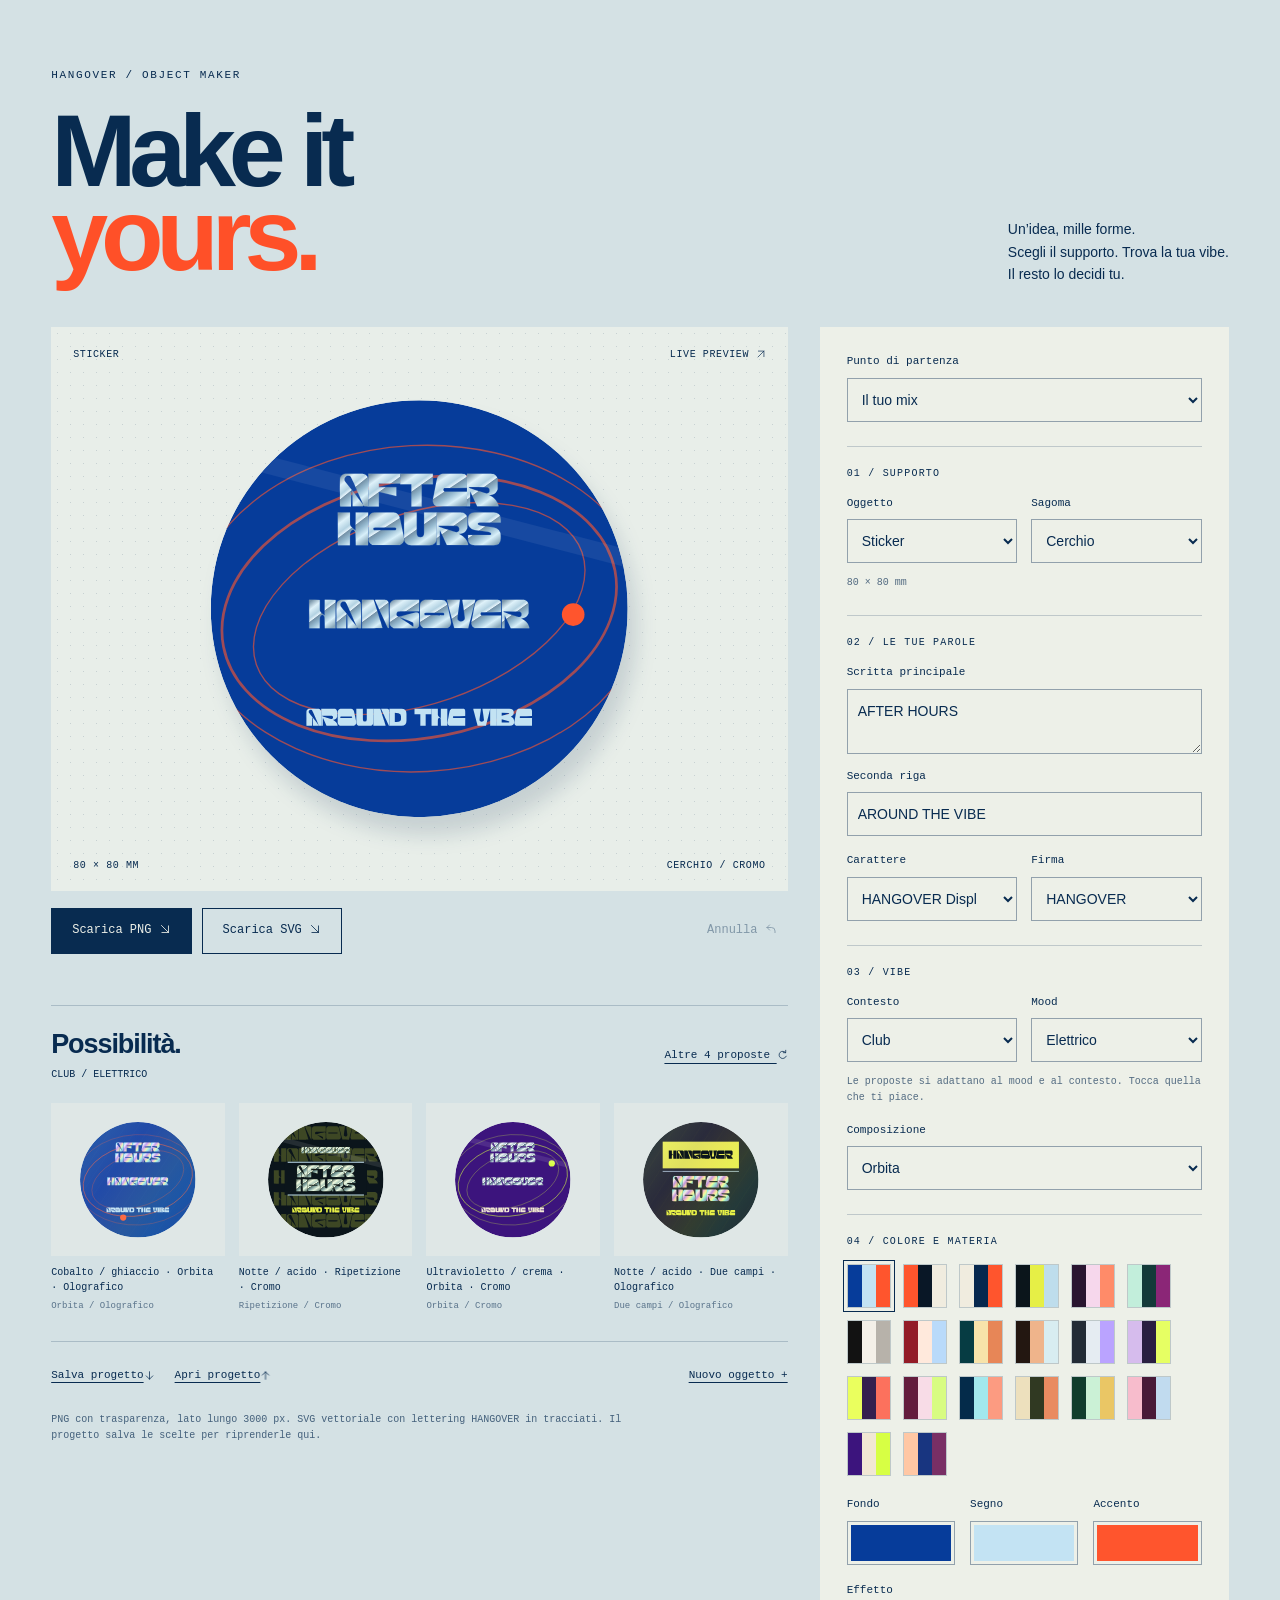
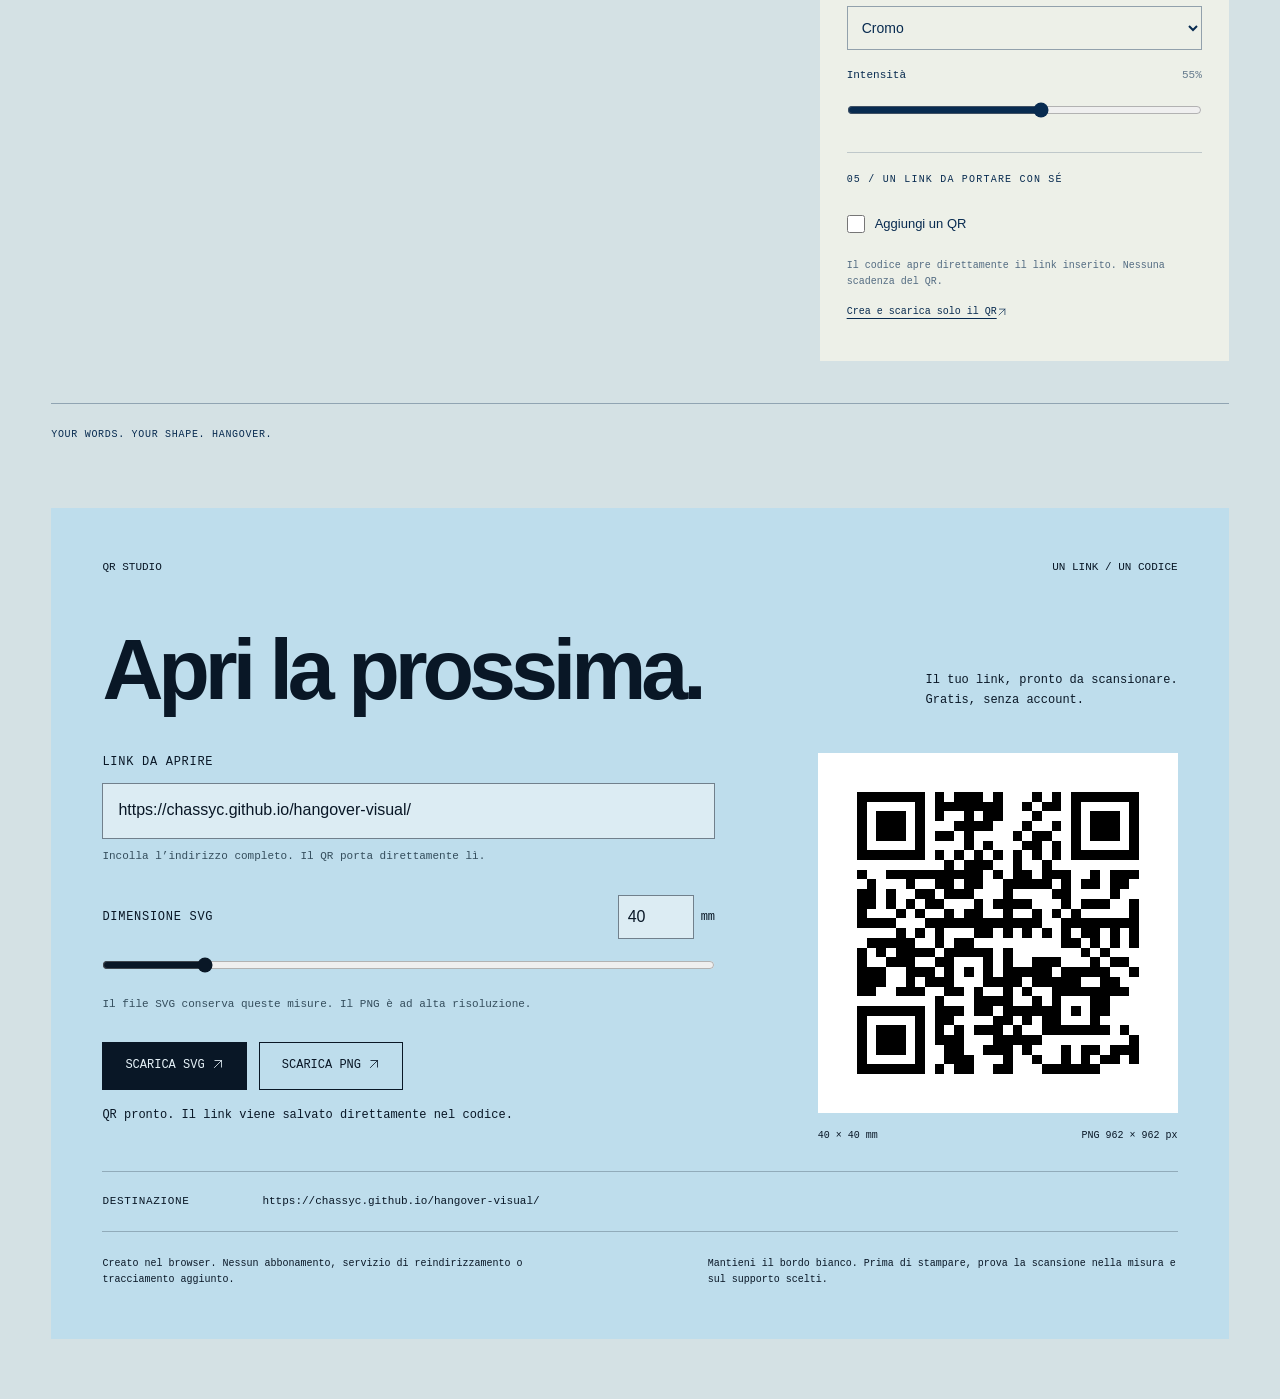
==== commit d547eaa2: "Use vector icons consistently and improve mobile touch controls" ====
--- a/downloads/HANGOVER-OBJECT-MAKER.html
+++ b/downloads/HANGOVER-OBJECT-MAKER.html
@@ -56,16 +56,32 @@
 @media(max-width:380px){.qr-downloads{gap:8px}.qr-downloads button{flex:1;padding:13px 10px;font-size:11px}.qr-size-head{gap:10px}}
 
 #qr-studio .section-meta{display:flex;justify-content:space-between;gap:20px;font:11px/1.5 'Courier New',monospace}#qr-studio .section-meta h2{font:inherit;text-transform:uppercase;margin:0}.h-maker-template #qr-studio{padding:clamp(25px,4vw,60px);margin:24px auto 60px;max-width:1500px}
+
+/* Vector icons inherit the surrounding colour and size, including on iOS. */
+svg.ui-icon{display:inline-block;width:1em;height:1em;min-width:1em;max-width:none;max-height:none;flex:0 0 auto;vertical-align:-.14em;overflow:visible;pointer-events:none;color:inherit}
+.library-art-message::before{content:none}
+.library-art-message>.ui-icon{width:50px;height:50px;color:#063c9a}
+.motion-toggle>.ui-icon,.ml-player button>.ui-icon{vertical-align:middle}
+/* Keep small visual labels usable with a finger. */
+@media(max-width:1024px),(pointer:coarse){
+  button{min-width:44px;min-height:44px}
+  a[download],.custom-type-footer a,.hero-bottom a,.objects-kit,.type-downloads a,.artwork-static-download,.site-footer a,.sg-collection-head a,.motion-kit-bar a{min-height:44px;display:inline-flex;align-items:center;gap:.45em}
+  #lightboxClose,#lightboxPNG,#lightboxDownload{min-height:44px;display:inline-flex;align-items:center;justify-content:center;padding:10px 12px}
+  .atlas-nav button{min-height:44px}
+  .navigation .home{width:44px;height:44px;display:flex;align-items:center;justify-content:center}
+  .navigation .home>.mark{width:23px}
+  #objectDialog input:not([type=color]),#objectDialog select,#objectDialog textarea,#segnaletica input:not([type=color]),#segnaletica select,.maker-controls input:not([type=color]):not([type=range]),.maker-controls select,.maker-controls textarea,.ml-controls input[type=text],.ml-controls select,.ml-controls textarea{font-size:16px!important}
+}
 </style></head><body class="h-maker-template"><section id="maker" class="maker" aria-labelledby="makerTitle">
   <div class="maker-heading"><div><span class="maker-kicker">HANGOVER / OBJECT MAKER</span><h3 id="makerTitle">Make it<br><em>yours.</em></h3></div><p>Un’idea, mille forme.<br>Scegli il supporto. Trova la tua vibe.<br>Il resto lo decidi tu.</p></div>
   <div class="maker-workspace">
     <div class="maker-canvas-column">
-      <div class="maker-stage"><div class="maker-stage-meta"><span id="makerFormat">STICKER</span><span>LIVE PREVIEW ↗</span></div><div id="makerPreview" class="maker-preview" aria-label="Anteprima del tuo oggetto"></div><div class="maker-stage-foot"><span id="makerDimensions"></span><span id="makerTreatment"></span></div></div>
-      <div class="maker-actions"><button type="button" class="maker-primary" data-maker-export="png">Scarica PNG ↘</button><button type="button" data-maker-export="svg">Scarica SVG ↘</button><button type="button" id="makerUndo" disabled aria-label="Annulla ultima modifica">Annulla ↶</button></div>
+      <div class="maker-stage"><div class="maker-stage-meta"><span id="makerFormat">STICKER</span><span>LIVE PREVIEW <svg class="ui-icon" data-ui-icon="up-right" xmlns="http://www.w3.org/2000/svg" viewBox="0 0 24 24" width="1em" height="1em" fill="none" stroke="currentColor" stroke-width="1.65" stroke-linecap="square" stroke-linejoin="miter" aria-hidden="true" focusable="false"><path d="M5 19 19 5M6 5h13v13"/></svg></span></div><div id="makerPreview" class="maker-preview" aria-label="Anteprima del tuo oggetto"></div><div class="maker-stage-foot"><span id="makerDimensions"></span><span id="makerTreatment"></span></div></div>
+      <div class="maker-actions"><button type="button" class="maker-primary" data-maker-export="png">Scarica PNG <svg class="ui-icon" data-ui-icon="down-right" xmlns="http://www.w3.org/2000/svg" viewBox="0 0 24 24" width="1em" height="1em" fill="none" stroke="currentColor" stroke-width="1.65" stroke-linecap="square" stroke-linejoin="miter" aria-hidden="true" focusable="false"><path d="M5 5l14 14M6 19h13V6"/></svg></button><button type="button" data-maker-export="svg">Scarica SVG <svg class="ui-icon" data-ui-icon="down-right" xmlns="http://www.w3.org/2000/svg" viewBox="0 0 24 24" width="1em" height="1em" fill="none" stroke="currentColor" stroke-width="1.65" stroke-linecap="square" stroke-linejoin="miter" aria-hidden="true" focusable="false"><path d="M5 5l14 14M6 19h13V6"/></svg></button><button type="button" id="makerUndo" disabled aria-label="Annulla ultima modifica">Annulla <svg class="ui-icon" data-ui-icon="undo" xmlns="http://www.w3.org/2000/svg" viewBox="0 0 24 24" width="1em" height="1em" fill="none" stroke="currentColor" stroke-width="1.65" stroke-linecap="square" stroke-linejoin="miter" aria-hidden="true" focusable="false"><path d="M4 9h9a7 7 0 0 1 7 7v3M9 4 4 9l5 5"/></svg></button></div>
       <p class="maker-feedback" id="makerStatus" role="status" aria-live="polite"></p><p class="maker-hint" id="makerHint"></p>
-      <div class="maker-sample-heading"><div><h4>Possibilità.</h4><span id="makerSuggestionsContext"></span></div><button type="button" id="makerGenerate">Altre 4 proposte ↻</button></div>
+      <div class="maker-sample-heading"><div><h4>Possibilità.</h4><span id="makerSuggestionsContext"></span></div><button type="button" id="makerGenerate">Altre 4 proposte <svg class="ui-icon" data-ui-icon="redo" xmlns="http://www.w3.org/2000/svg" viewBox="0 0 24 24" width="1em" height="1em" fill="none" stroke="currentColor" stroke-width="1.65" stroke-linecap="square" stroke-linejoin="miter" aria-hidden="true" focusable="false"><path d="M19 8a8 8 0 1 0 1 8M19 3v5h-5"/></svg></button></div>
       <div id="makerSamples" class="maker-samples" role="group" aria-label="Proposte per il tuo oggetto"></div>
-      <div class="maker-project"><button type="button" id="makerSave">Salva progetto ↓</button><label class="maker-import">Apri progetto ↑<input id="makerImport" type="file" accept=".json,application/json" aria-label="Apri progetto HANGOVER"></label><button type="button" id="makerNew">Nuovo oggetto +</button></div>
+      <div class="maker-project"><button type="button" id="makerSave">Salva progetto <svg class="ui-icon" data-ui-icon="down" xmlns="http://www.w3.org/2000/svg" viewBox="0 0 24 24" width="1em" height="1em" fill="none" stroke="currentColor" stroke-width="1.65" stroke-linecap="square" stroke-linejoin="miter" aria-hidden="true" focusable="false"><path d="M12 4v16M5 13l7 7 7-7"/></svg></button><label class="maker-import">Apri progetto <svg class="ui-icon" data-ui-icon="up" xmlns="http://www.w3.org/2000/svg" viewBox="0 0 24 24" width="1em" height="1em" fill="none" stroke="currentColor" stroke-width="1.65" stroke-linecap="square" stroke-linejoin="miter" aria-hidden="true" focusable="false"><path d="M12 20V4M5 11l7-7 7 7"/></svg><input id="makerImport" type="file" accept=".json,application/json" aria-label="Apri progetto HANGOVER"></label><button type="button" id="makerNew">Nuovo oggetto +</button></div>
       <p class="maker-note">PNG con trasparenza, lato lungo 3000 px. SVG vettoriale con lettering HANGOVER in tracciati. Il progetto salva le scelte per riprenderle qui.</p>
     </div>
     <form class="maker-controls" aria-label="Personalizza il tuo oggetto">
@@ -74,10 +90,10 @@
       <fieldset><legend>02 / Le tue parole</legend><label>Scritta principale<textarea id="makerText" data-maker-field="title" maxlength="48" rows="2" autocomplete="off" spellcheck="false">AFTER HOURS</textarea></label><label>Seconda riga<input id="makerDetail" data-maker-field="detail" maxlength="100" autocomplete="off" value="AROUND THE VIBE"></label><div class="maker-pair"><label>Carattere<select id="makerFont" data-maker-field="font"></select></label><label>Firma<select id="makerMark" data-maker-field="mark"><option value="hangover">HANGOVER</option><option value="h">H</option><option value="hg">HG</option><option value="hgr">HGR</option><option value="hang">HANG</option><option value="over">OVER</option><option value="none">Nessuna</option></select></label></div></fieldset>
       <fieldset><legend>03 / Vibe</legend><div class="maker-pair"><label>Contesto<select id="makerContext" data-maker-field="context"></select></label><label>Mood<select id="makerMood" data-maker-field="mood"></select></label></div><p class="maker-control-note">Le proposte si adattano al mood e al contesto. Tocca quella che ti piace.</p><label>Composizione<select id="makerLayout" data-maker-field="layout"></select></label></fieldset>
       <fieldset><legend>04 / Colore e materia</legend><div id="makerPalettes" class="maker-palettes" role="group" aria-label="Palette per il tuo oggetto"></div><div class="maker-colors"><label>Fondo<input id="makerBackground" type="color" data-maker-field="bg" value="#063c9a"></label><label>Segno<input id="makerForeground" type="color" data-maker-field="fg" value="#c3e3f3"></label><label>Accento<input id="makerAccent" type="color" data-maker-field="accent" value="#ff552d"></label></div><label>Effetto<select id="makerEffect" data-maker-field="effect"></select></label><label class="maker-range">Intensità <output for="makerIntensity" id="makerIntensityValue">55%</output><input id="makerIntensity" type="range" data-maker-field="intensity" min="0" max="100" value="55"></label></fieldset>
-      <fieldset><legend>05 / Un link da portare con sé</legend><label class="maker-check"><input id="makerQrEnabled" type="checkbox" data-maker-field="qrEnabled"> Aggiungi un QR</label><label id="makerQrURLLabel">Link del QR<input id="makerQrURL" type="url" data-maker-field="qrURL" maxlength="1200" autocomplete="off" spellcheck="false" placeholder="https://…" aria-describedby="makerQrNote"></label><p class="maker-control-note" id="makerQrNote"></p><a class="maker-qr-link" href="#qr-studio">Crea e scarica solo il QR ↗</a></fieldset>
+      <fieldset><legend>05 / Un link da portare con sé</legend><label class="maker-check"><input id="makerQrEnabled" type="checkbox" data-maker-field="qrEnabled"> Aggiungi un QR</label><label id="makerQrURLLabel">Link del QR<input id="makerQrURL" type="url" data-maker-field="qrURL" maxlength="1200" autocomplete="off" spellcheck="false" placeholder="https://…" aria-describedby="makerQrNote"></label><p class="maker-control-note" id="makerQrNote"></p><a class="maker-qr-link" href="#qr-studio">Crea e scarica solo il QR <svg class="ui-icon" data-ui-icon="up-right" xmlns="http://www.w3.org/2000/svg" viewBox="0 0 24 24" width="1em" height="1em" fill="none" stroke="currentColor" stroke-width="1.65" stroke-linecap="square" stroke-linejoin="miter" aria-hidden="true" focusable="false"><path d="M5 19 19 5M6 5h13v13"/></svg></a></fieldset>
     </form>
   </div>
-  <div class="maker-footer"><span>YOUR WORDS. YOUR SHAPE. HANGOVER.</span><a href="downloads/HANGOVER-OBJECT-MAKER.html" download data-maker-offline>Porta l’editor con te ↘</a></div>
+  <div class="maker-footer"><span>YOUR WORDS. YOUR SHAPE. HANGOVER.</span><a href="downloads/HANGOVER-OBJECT-MAKER.html" download data-maker-offline>Porta l’editor con te <svg class="ui-icon" data-ui-icon="down-right" xmlns="http://www.w3.org/2000/svg" viewBox="0 0 24 24" width="1em" height="1em" fill="none" stroke="currentColor" stroke-width="1.65" stroke-linecap="square" stroke-linejoin="miter" aria-hidden="true" focusable="false"><path d="M5 5l14 14M6 19h13V6"/></svg></a></div>
 </section>
 <section id="qr-studio" class="qr-studio section" aria-labelledby="qrStudioHeading">
  <div class="section-meta"><h2 id="qrStudioHeading">QR Studio</h2><span>UN LINK / UN CODICE</span></div>
@@ -90,7 +106,7 @@
    <div class="qr-size-head"><label for="qrStudioSize">Dimensione SVG</label><div class="qr-size-number"><input id="qrStudioSizeNumber" type="number" min="25" max="120" step="1" value="40" inputmode="numeric" aria-label="Lato del QR in millimetri" aria-describedby="qrStudioSizeHelp"><span aria-hidden="true">mm</span></div></div>
    <input id="qrStudioSize" type="range" min="25" max="120" step="1" value="40" aria-label="Lato del QR in millimetri" aria-describedby="qrStudioSizeHelp">
    <p class="qr-help" id="qrStudioSizeHelp">Il file SVG conserva queste misure. Il PNG è ad alta risoluzione.</p>
-   <div class="qr-downloads"><button type="button" id="qrStudioSVG" disabled>Scarica SVG ↗</button><button type="button" id="qrStudioPNG" disabled>Scarica PNG ↗</button></div>
+   <div class="qr-downloads"><button type="button" id="qrStudioSVG" disabled>Scarica SVG <svg class="ui-icon" data-ui-icon="up-right" xmlns="http://www.w3.org/2000/svg" viewBox="0 0 24 24" width="1em" height="1em" fill="none" stroke="currentColor" stroke-width="1.65" stroke-linecap="square" stroke-linejoin="miter" aria-hidden="true" focusable="false"><path d="M5 19 19 5M6 5h13v13"/></svg></button><button type="button" id="qrStudioPNG" disabled>Scarica PNG <svg class="ui-icon" data-ui-icon="up-right" xmlns="http://www.w3.org/2000/svg" viewBox="0 0 24 24" width="1em" height="1em" fill="none" stroke="currentColor" stroke-width="1.65" stroke-linecap="square" stroke-linejoin="miter" aria-hidden="true" focusable="false"><path d="M5 19 19 5M6 5h13v13"/></svg></button></div>
    <p id="qrStudioStatus" class="qr-status" role="status" aria-live="polite" aria-atomic="true">Preparazione del generatore…</p>
   </form>
   <figure class="qr-proof"><div id="qrStudioPreview" class="qr-preview" aria-label="Anteprima del QR"><span>Il tuo QR appare qui.</span></div><figcaption><span id="qrStudioDimensions">40 × 40 mm</span><span id="qrStudioPixels"></span></figcaption></figure>
@@ -99,7 +115,45 @@
  <div class="qr-notes"><p>Creato nel browser. Nessun abbonamento, servizio di reindirizzamento o tracciamento aggiunto.</p><p>Mantieni il bordo bianco. Prima di stampare, prova la scansione nella misura e sul supporto scelti.</p></div>
  <noscript><p class="qr-noscript">Per creare e scaricare il QR, attiva JavaScript nel browser.</p></noscript>
 </section>
-<script>window.HANGOVER_STUDIO_DATA={"glyphs":{"hangover":{"width":1087.293,"height":141.066,"paths":[{"d":"M 3.231 73.233 L 3.500 143.500 29.154 143.767 L 54.808 144.033 55.154 117.267 C 55.488 91.431, 55.583 90.331, 57.887 85.652 C 60.326 80.697, 64.862 77.010, 68.527 77.004 C 71.592 76.998, 74.776 79.663, 77.263 84.316 C 79.382 88.279, 79.526 89.954, 80 116 L 80.500 143.500 106.749 143.500 L 132.999 143.500 132.999 121 C 132.999 108.625, 133.082 77.125, 133.183 51 L 133.366 3.500 106.695 3.234 L 80.023 2.967 79.762 41.930 L 79.500 80.893 70.056 73.196 C 63.156 67.573, 59.924 64.161, 58.056 60.527 C 55.518 55.590, 55.499 55.369, 55.381 29.527 L 55.261 3.500 29.112 3.233 L 2.963 2.967 3.231 73.233","translate":[-3,-3]},{"d":"M 20.994 3.934 C 13.590 6.186, 8.320 10.845, 5.081 18 C 3.105 22.365, 3.043 24.300, 3.022 82.683 C 3.001 139.196, 3.107 142.889, 4.750 143.252 C 5.713 143.464, 16.400 143.607, 28.500 143.569 L 50.500 143.500 51 109 L 51.500 74.500 54 78 L 56.500 81.500 57 112.261 L 57.500 143.023 73.500 143.099 C 103.327 143.240, 102.685 143.290, 103.401 140.750 L 104.035 138.500 105.829 140.628 C 107.340 142.421, 108.953 142.815, 116.061 143.128 L 124.500 143.500 124.500 83 L 124.500 22.500 121.534 17.144 C 119.902 14.199, 117.002 10.499, 115.090 8.922 C 108.127 3.183, 106.421 2.992, 63.072 3.086 C 41.307 3.133, 22.372 3.515, 20.994 3.934 M 30.024 13.185 C 24.543 16.910, 22 21.450, 22 27.513 C 22 31.370, 22.579 33.482, 24.220 35.615 C 25.441 37.202, 34.128 48.175, 43.524 60 C 60.322 81.140, 71.560 95.500, 91.849 121.750 C 97.482 129.037, 102.276 135, 102.503 135 C 102.730 135, 101.546 131.963, 99.871 128.250 C 98.197 124.537, 94.874 117, 92.487 111.500 C 90.101 106, 85.835 96.325, 83.008 90 C 80.182 83.675, 76.981 76.250, 75.895 73.500 C 74.810 70.750, 68.652 56.617, 62.211 42.094 C 49.051 12.420, 48.652 11.883, 39.263 11.226 C 34.444 10.889, 32.931 11.210, 30.024 13.185","translate":[132,-3]},{"d":"M 3.243 73.226 L 3.500 143.451 53.484 143.158 C 80.976 142.997, 103.646 142.687, 103.864 142.470 C 104.264 142.070, 103.643 139.959, 92.851 105 C 85.998 82.804, 62.665 9.878, 61.090 5.738 L 60.050 3 31.518 3 L 2.986 3 3.243 73.226 M 67 3.874 C 67 4.650, 82.247 37.815, 110.504 98.500 C 115.625 109.500, 122.319 123.900, 125.378 130.500 C 130.105 140.698, 131.283 142.500, 133.220 142.500 L 135.500 142.500 135.419 81 C 135.360 36.385, 135.012 18.519, 134.150 15.928 C 133.497 13.963, 131.508 10.949, 129.731 9.229 C 123.629 3.323, 121.727 3, 93.032 3 C 78.714 3, 67 3.393, 67 3.874","translate":[258,-3]},{"d":"M 20.640 4.632 C 14.211 6.607, 6.930 13.823, 4.667 20.463 C 3.202 24.765, 3.001 31.169, 3.006 73.428 C 3.009 103.458, 3.399 122.898, 4.046 125.225 C 5.680 131.108, 10.894 137.185, 16.936 140.250 L 22.359 143 80.031 143 L 137.704 143 141.001 140.750 C 147.789 136.117, 148 134.943, 148 101.900 C 148 73.564, 147.911 72.156, 145.955 69.669 C 143.208 66.177, 138.623 65.048, 131.640 66.143 C 126.172 67.001, 109.079 71.287, 68.500 81.976 C 58.050 84.729, 48.465 86.986, 47.200 86.991 C 43.638 87.005, 39.190 84.268, 37.517 81.033 C 35.380 76.900, 35.605 70.376, 38.019 66.469 C 41.989 60.046, 42.414 60, 98.020 60 L 148 60 148 31.500 L 148 3 86.750 3.070 C 35.420 3.128, 24.713 3.381, 20.640 4.632 M 54.499 90.998 C 54.810 91.501, 58.537 94.315, 62.782 97.251 C 67.027 100.187, 78.825 108.396, 89 115.493 C 112.899 132.163, 119.072 136.261, 119.556 135.778 C 119.772 135.561, 120.009 132.035, 120.082 127.942 C 120.225 119.903, 119.127 116.432, 115.627 113.850 C 114.396 112.943, 102.165 108.094, 88.445 103.074 C 74.725 98.054, 61.348 93.078, 58.717 92.015 C 56.086 90.953, 54.188 90.495, 54.499 90.998","translate":[395,-3]},{"d":"M 21.615 4.615 C 14.794 6.743, 6.897 14.741, 4.945 21.500 C 3.775 25.549, 3.500 35.625, 3.500 74.500 C 3.500 122.495, 3.500 122.501, 5.804 127.500 C 8.587 133.540, 12.154 137.457, 17.500 140.342 C 21.468 142.483, 21.971 142.500, 80 142.500 L 138.500 142.500 143.767 139.582 C 150.118 136.063, 154.391 130.080, 156.143 122.253 C 157.297 117.097, 157.114 115.317, 153.620 97.598 C 145.529 56.576, 137.931 23.761, 135.323 18.571 C 133.118 14.183, 127.162 8.189, 122.500 5.665 C 118.580 3.543, 117.576 3.496, 72.500 3.296 C 33.687 3.124, 25.737 3.330, 21.615 4.615 M 26.637 68.506 C 23.954 71.189, 23.651 74.056, 25.752 76.870 L 27.715 79.500 73.235 79.760 C 115.989 80.004, 118.890 79.909, 121.002 78.200 C 123.730 75.991, 123.947 71.704, 121.470 68.967 C 119.749 67.066, 118.163 67, 73.916 67 C 34.482 67, 27.934 67.209, 26.637 68.506","translate":[544,-3]},{"d":"M 3 4.698 C 3 5.632, 7.247 22.394, 12.438 41.948 C 26.661 95.522, 27.797 99.854, 33.433 122 L 38.651 142.500 73.103 142.763 L 107.556 143.025 110.759 130.263 C 112.521 123.243, 120 93.650, 127.379 64.500 C 134.757 35.350, 141.105 9.588, 141.485 7.250 L 142.176 3 110.755 3 C 93.473 3, 79.102 3.232, 78.818 3.515 C 78.535 3.798, 78.686 6.386, 79.153 9.265 C 84.075 39.578, 90.208 82.210, 90.624 89 C 91.219 98.712, 90.061 101.563, 83.487 106.577 C 76.175 112.155, 63.764 110.600, 58.098 103.397 C 53.091 97.031, 53.186 95.710, 64.030 21 C 65.107 13.575, 65.992 6.488, 65.995 5.250 L 66 3 34.500 3 C 5.535 3, 3 3.137, 3 4.698","translate":[678,-3]},{"d":"M 39.994 3.934 C 35.534 5.291, 31.570 7.755, 28.362 11.165 C 22.185 17.730, 21.729 19.308, 13.379 63 C 1.782 123.682, 2.649 117.690, 4.422 124.903 C 6.299 132.538, 9.616 137.217, 15.308 140.259 L 19.500 142.500 84.500 142.500 L 149.500 142.500 149.689 111.250 L 149.878 80 101.394 80 L 52.909 80 50.455 77.545 C 47.475 74.566, 47.250 70.148, 49.911 66.861 L 51.822 64.500 100.661 64 L 149.500 63.500 149.811 42.500 C 150.175 17.953, 149.400 12.742, 144.714 8.223 C 142.947 6.518, 140.233 4.645, 138.685 4.061 C 135.412 2.827, 44.019 2.710, 39.994 3.934","translate":[798,-3]},{"d":"M 3 73 L 3 143 9.486 143 L 15.973 143 16.236 110.250 C 16.442 84.669, 16.751 78.047, 17.647 80 C 18.278 81.375, 21.675 88.575, 25.197 96 C 28.719 103.425, 34.953 117.026, 39.050 126.225 L 46.500 142.950 92.378 142.975 L 138.256 143 137.596 138.750 C 136.714 133.068, 131.135 121.489, 126.788 116.318 C 121.046 109.489, 112.407 102.465, 104.715 98.371 L 97.500 94.531 104.594 93.882 C 117.647 92.686, 126.550 86.714, 131.608 75.762 L 134.500 69.500 134.500 46.429 L 134.500 23.359 131.490 17.472 C 128.147 10.936, 122.200 5.705, 116.225 4.046 C 113.869 3.391, 92.381 3.009, 57.750 3.006 L 3 3 3 73 M 11.176 62.191 C 11.468 64.225, 15.112 65.621, 48 76.303 C 68.578 82.986, 86.139 88.150, 88.258 88.141 C 92.273 88.124, 97.271 85.231, 99.060 81.889 C 100.461 79.271, 100.474 70.755, 99.082 68.153 C 98.472 67.013, 96.327 64.826, 94.316 63.291 L 90.658 60.500 50.755 60.217 L 10.852 59.934 11.176 62.191","translate":[949,-3]}]},"hang":{"width":543,"height":141,"paths":[{"d":"M 3.231 73.233 L 3.500 143.500 29.154 143.767 L 54.808 144.033 55.154 117.267 C 55.488 91.431, 55.583 90.331, 57.887 85.652 C 60.326 80.697, 64.862 77.010, 68.527 77.004 C 71.592 76.998, 74.776 79.663, 77.263 84.316 C 79.382 88.279, 79.526 89.954, 80 116 L 80.500 143.500 106.749 143.500 L 132.999 143.500 132.999 121 C 132.999 108.625, 133.082 77.125, 133.183 51 L 133.366 3.500 106.695 3.234 L 80.023 2.967 79.762 41.930 L 79.500 80.893 70.056 73.196 C 63.156 67.573, 59.924 64.161, 58.056 60.527 C 55.518 55.590, 55.499 55.369, 55.381 29.527 L 55.261 3.500 29.112 3.233 L 2.963 2.967 3.231 73.233","translate":[-3,-3]},{"d":"M 20.994 3.934 C 13.590 6.186, 8.320 10.845, 5.081 18 C 3.105 22.365, 3.043 24.300, 3.022 82.683 C 3.001 139.196, 3.107 142.889, 4.750 143.252 C 5.713 143.464, 16.400 143.607, 28.500 143.569 L 50.500 143.500 51 109 L 51.500 74.500 54 78 L 56.500 81.500 57 112.261 L 57.500 143.023 73.500 143.099 C 103.327 143.240, 102.685 143.290, 103.401 140.750 L 104.035 138.500 105.829 140.628 C 107.340 142.421, 108.953 142.815, 116.061 143.128 L 124.500 143.500 124.500 83 L 124.500 22.500 121.534 17.144 C 119.902 14.199, 117.002 10.499, 115.090 8.922 C 108.127 3.183, 106.421 2.992, 63.072 3.086 C 41.307 3.133, 22.372 3.515, 20.994 3.934 M 30.024 13.185 C 24.543 16.910, 22 21.450, 22 27.513 C 22 31.370, 22.579 33.482, 24.220 35.615 C 25.441 37.202, 34.128 48.175, 43.524 60 C 60.322 81.140, 71.560 95.500, 91.849 121.750 C 97.482 129.037, 102.276 135, 102.503 135 C 102.730 135, 101.546 131.963, 99.871 128.250 C 98.197 124.537, 94.874 117, 92.487 111.500 C 90.101 106, 85.835 96.325, 83.008 90 C 80.182 83.675, 76.981 76.250, 75.895 73.500 C 74.810 70.750, 68.652 56.617, 62.211 42.094 C 49.051 12.420, 48.652 11.883, 39.263 11.226 C 34.444 10.889, 32.931 11.210, 30.024 13.185","translate":[132,-3]},{"d":"M 3.243 73.226 L 3.500 143.451 53.484 143.158 C 80.976 142.997, 103.646 142.687, 103.864 142.470 C 104.264 142.070, 103.643 139.959, 92.851 105 C 85.998 82.804, 62.665 9.878, 61.090 5.738 L 60.050 3 31.518 3 L 2.986 3 3.243 73.226 M 67 3.874 C 67 4.650, 82.247 37.815, 110.504 98.500 C 115.625 109.500, 122.319 123.900, 125.378 130.500 C 130.105 140.698, 131.283 142.500, 133.220 142.500 L 135.500 142.500 135.419 81 C 135.360 36.385, 135.012 18.519, 134.150 15.928 C 133.497 13.963, 131.508 10.949, 129.731 9.229 C 123.629 3.323, 121.727 3, 93.032 3 C 78.714 3, 67 3.393, 67 3.874","translate":[258,-3]},{"d":"M 20.640 4.632 C 14.211 6.607, 6.930 13.823, 4.667 20.463 C 3.202 24.765, 3.001 31.169, 3.006 73.428 C 3.009 103.458, 3.399 122.898, 4.046 125.225 C 5.680 131.108, 10.894 137.185, 16.936 140.250 L 22.359 143 80.031 143 L 137.704 143 141.001 140.750 C 147.789 136.117, 148 134.943, 148 101.900 C 148 73.564, 147.911 72.156, 145.955 69.669 C 143.208 66.177, 138.623 65.048, 131.640 66.143 C 126.172 67.001, 109.079 71.287, 68.500 81.976 C 58.050 84.729, 48.465 86.986, 47.200 86.991 C 43.638 87.005, 39.190 84.268, 37.517 81.033 C 35.380 76.900, 35.605 70.376, 38.019 66.469 C 41.989 60.046, 42.414 60, 98.020 60 L 148 60 148 31.500 L 148 3 86.750 3.070 C 35.420 3.128, 24.713 3.381, 20.640 4.632 M 54.499 90.998 C 54.810 91.501, 58.537 94.315, 62.782 97.251 C 67.027 100.187, 78.825 108.396, 89 115.493 C 112.899 132.163, 119.072 136.261, 119.556 135.778 C 119.772 135.561, 120.009 132.035, 120.082 127.942 C 120.225 119.903, 119.127 116.432, 115.627 113.850 C 114.396 112.943, 102.165 108.094, 88.445 103.074 C 74.725 98.054, 61.348 93.078, 58.717 92.015 C 56.086 90.953, 54.188 90.495, 54.499 90.998","translate":[395,-3]}]},"over":{"width":540.256,"height":141,"paths":[{"d":"M 21.615 4.615 C 14.794 6.743, 6.897 14.741, 4.945 21.500 C 3.775 25.549, 3.500 35.625, 3.500 74.500 C 3.500 122.495, 3.500 122.501, 5.804 127.500 C 8.587 133.540, 12.154 137.457, 17.500 140.342 C 21.468 142.483, 21.971 142.500, 80 142.500 L 138.500 142.500 143.767 139.582 C 150.118 136.063, 154.391 130.080, 156.143 122.253 C 157.297 117.097, 157.114 115.317, 153.620 97.598 C 145.529 56.576, 137.931 23.761, 135.323 18.571 C 133.118 14.183, 127.162 8.189, 122.500 5.665 C 118.580 3.543, 117.576 3.496, 72.500 3.296 C 33.687 3.124, 25.737 3.330, 21.615 4.615 M 26.637 68.506 C 23.954 71.189, 23.651 74.056, 25.752 76.870 L 27.715 79.500 73.235 79.760 C 115.989 80.004, 118.890 79.909, 121.002 78.200 C 123.730 75.991, 123.947 71.704, 121.470 68.967 C 119.749 67.066, 118.163 67, 73.916 67 C 34.482 67, 27.934 67.209, 26.637 68.506","translate":[-3,-3]},{"d":"M 3 4.698 C 3 5.632, 7.247 22.394, 12.438 41.948 C 26.661 95.522, 27.797 99.854, 33.433 122 L 38.651 142.500 73.103 142.763 L 107.556 143.025 110.759 130.263 C 112.521 123.243, 120 93.650, 127.379 64.500 C 134.757 35.350, 141.105 9.588, 141.485 7.250 L 142.176 3 110.755 3 C 93.473 3, 79.102 3.232, 78.818 3.515 C 78.535 3.798, 78.686 6.386, 79.153 9.265 C 84.075 39.578, 90.208 82.210, 90.624 89 C 91.219 98.712, 90.061 101.563, 83.487 106.577 C 76.175 112.155, 63.764 110.600, 58.098 103.397 C 53.091 97.031, 53.186 95.710, 64.030 21 C 65.107 13.575, 65.992 6.488, 65.995 5.250 L 66 3 34.500 3 C 5.535 3, 3 3.137, 3 4.698","translate":[131,-3]},{"d":"M 39.994 3.934 C 35.534 5.291, 31.570 7.755, 28.362 11.165 C 22.185 17.730, 21.729 19.308, 13.379 63 C 1.782 123.682, 2.649 117.690, 4.422 124.903 C 6.299 132.538, 9.616 137.217, 15.308 140.259 L 19.500 142.500 84.500 142.500 L 149.500 142.500 149.689 111.250 L 149.878 80 101.394 80 L 52.909 80 50.455 77.545 C 47.475 74.566, 47.250 70.148, 49.911 66.861 L 51.822 64.500 100.661 64 L 149.500 63.500 149.811 42.500 C 150.175 17.953, 149.400 12.742, 144.714 8.223 C 142.947 6.518, 140.233 4.645, 138.685 4.061 C 135.412 2.827, 44.019 2.710, 39.994 3.934","translate":[251,-3]},{"d":"M 3 73 L 3 143 9.486 143 L 15.973 143 16.236 110.250 C 16.442 84.669, 16.751 78.047, 17.647 80 C 18.278 81.375, 21.675 88.575, 25.197 96 C 28.719 103.425, 34.953 117.026, 39.050 126.225 L 46.500 142.950 92.378 142.975 L 138.256 143 137.596 138.750 C 136.714 133.068, 131.135 121.489, 126.788 116.318 C 121.046 109.489, 112.407 102.465, 104.715 98.371 L 97.500 94.531 104.594 93.882 C 117.647 92.686, 126.550 86.714, 131.608 75.762 L 134.500 69.500 134.500 46.429 L 134.500 23.359 131.490 17.472 C 128.147 10.936, 122.200 5.705, 116.225 4.046 C 113.869 3.391, 92.381 3.009, 57.750 3.006 L 3 3 3 73 M 11.176 62.191 C 11.468 64.225, 15.112 65.621, 48 76.303 C 68.578 82.986, 86.139 88.150, 88.258 88.141 C 92.273 88.124, 97.271 85.231, 99.060 81.889 C 100.461 79.271, 100.474 70.755, 99.082 68.153 C 98.472 67.013, 96.327 64.826, 94.316 63.291 L 90.658 60.500 50.755 60.217 L 10.852 59.934 11.176 62.191","translate":[402,-3]}]},"h":{"width":131,"height":141,"paths":[{"d":"M 3.231 73.233 L 3.500 143.500 29.154 143.767 L 54.808 144.033 55.154 117.267 C 55.488 91.431, 55.583 90.331, 57.887 85.652 C 60.326 80.697, 64.862 77.010, 68.527 77.004 C 71.592 76.998, 74.776 79.663, 77.263 84.316 C 79.382 88.279, 79.526 89.954, 80 116 L 80.500 143.500 106.749 143.500 L 132.999 143.500 132.999 121 C 132.999 108.625, 133.082 77.125, 133.183 51 L 133.366 3.500 106.695 3.234 L 80.023 2.967 79.762 41.930 L 79.500 80.893 70.056 73.196 C 63.156 67.573, 59.924 64.161, 58.056 60.527 C 55.518 55.590, 55.499 55.369, 55.381 29.527 L 55.261 3.500 29.112 3.233 L 2.963 2.967 3.231 73.233","translate":[-3,-3]}]},"hg":{"width":281,"height":141,"paths":[{"d":"M 3.231 73.233 L 3.500 143.500 29.154 143.767 L 54.808 144.033 55.154 117.267 C 55.488 91.431, 55.583 90.331, 57.887 85.652 C 60.326 80.697, 64.862 77.010, 68.527 77.004 C 71.592 76.998, 74.776 79.663, 77.263 84.316 C 79.382 88.279, 79.526 89.954, 80 116 L 80.500 143.500 106.749 143.500 L 132.999 143.500 132.999 121 C 132.999 108.625, 133.082 77.125, 133.183 51 L 133.366 3.500 106.695 3.234 L 80.023 2.967 79.762 41.930 L 79.500 80.893 70.056 73.196 C 63.156 67.573, 59.924 64.161, 58.056 60.527 C 55.518 55.590, 55.499 55.369, 55.381 29.527 L 55.261 3.500 29.112 3.233 L 2.963 2.967 3.231 73.233","translate":[-3,-3]},{"d":"M 20.640 4.632 C 14.211 6.607, 6.930 13.823, 4.667 20.463 C 3.202 24.765, 3.001 31.169, 3.006 73.428 C 3.009 103.458, 3.399 122.898, 4.046 125.225 C 5.680 131.108, 10.894 137.185, 16.936 140.250 L 22.359 143 80.031 143 L 137.704 143 141.001 140.750 C 147.789 136.117, 148 134.943, 148 101.900 C 148 73.564, 147.911 72.156, 145.955 69.669 C 143.208 66.177, 138.623 65.048, 131.640 66.143 C 126.172 67.001, 109.079 71.287, 68.500 81.976 C 58.050 84.729, 48.465 86.986, 47.200 86.991 C 43.638 87.005, 39.190 84.268, 37.517 81.033 C 35.380 76.900, 35.605 70.376, 38.019 66.469 C 41.989 60.046, 42.414 60, 98.020 60 L 148 60 148 31.500 L 148 3 86.750 3.070 C 35.420 3.128, 24.713 3.381, 20.640 4.632 M 54.499 90.998 C 54.810 91.501, 58.537 94.315, 62.782 97.251 C 67.027 100.187, 78.825 108.396, 89 115.493 C 112.899 132.163, 119.072 136.261, 119.556 135.778 C 119.772 135.561, 120.009 132.035, 120.082 127.942 C 120.225 119.903, 119.127 116.432, 115.627 113.850 C 114.396 112.943, 102.165 108.094, 88.445 103.074 C 74.725 98.054, 61.348 93.078, 58.717 92.015 C 56.086 90.953, 54.188 90.495, 54.499 90.998","translate":[133,-3]}]},"hgr":{"width":421.293,"height":141.066,"paths":[{"d":"M 3.231 73.233 L 3.500 143.500 29.154 143.767 L 54.808 144.033 55.154 117.267 C 55.488 91.431, 55.583 90.331, 57.887 85.652 C 60.326 80.697, 64.862 77.010, 68.527 77.004 C 71.592 76.998, 74.776 79.663, 77.263 84.316 C 79.382 88.279, 79.526 89.954, 80 116 L 80.500 143.500 106.749 143.500 L 132.999 143.500 132.999 121 C 132.999 108.625, 133.082 77.125, 133.183 51 L 133.366 3.500 106.695 3.234 L 80.023 2.967 79.762 41.930 L 79.500 80.893 70.056 73.196 C 63.156 67.573, 59.924 64.161, 58.056 60.527 C 55.518 55.590, 55.499 55.369, 55.381 29.527 L 55.261 3.500 29.112 3.233 L 2.963 2.967 3.231 73.233","translate":[-3,-3]},{"d":"M 20.640 4.632 C 14.211 6.607, 6.930 13.823, 4.667 20.463 C 3.202 24.765, 3.001 31.169, 3.006 73.428 C 3.009 103.458, 3.399 122.898, 4.046 125.225 C 5.680 131.108, 10.894 137.185, 16.936 140.250 L 22.359 143 80.031 143 L 137.704 143 141.001 140.750 C 147.789 136.117, 148 134.943, 148 101.900 C 148 73.564, 147.911 72.156, 145.955 69.669 C 143.208 66.177, 138.623 65.048, 131.640 66.143 C 126.172 67.001, 109.079 71.287, 68.500 81.976 C 58.050 84.729, 48.465 86.986, 47.200 86.991 C 43.638 87.005, 39.190 84.268, 37.517 81.033 C 35.380 76.900, 35.605 70.376, 38.019 66.469 C 41.989 60.046, 42.414 60, 98.020 60 L 148 60 148 31.500 L 148 3 86.750 3.070 C 35.420 3.128, 24.713 3.381, 20.640 4.632 M 54.499 90.998 C 54.810 91.501, 58.537 94.315, 62.782 97.251 C 67.027 100.187, 78.825 108.396, 89 115.493 C 112.899 132.163, 119.072 136.261, 119.556 135.778 C 119.772 135.561, 120.009 132.035, 120.082 127.942 C 120.225 119.903, 119.127 116.432, 115.627 113.850 C 114.396 112.943, 102.165 108.094, 88.445 103.074 C 74.725 98.054, 61.348 93.078, 58.717 92.015 C 56.086 90.953, 54.188 90.495, 54.499 90.998","translate":[133,-3]},{"d":"M 3 73 L 3 143 9.486 143 L 15.973 143 16.236 110.250 C 16.442 84.669, 16.751 78.047, 17.647 80 C 18.278 81.375, 21.675 88.575, 25.197 96 C 28.719 103.425, 34.953 117.026, 39.050 126.225 L 46.500 142.950 92.378 142.975 L 138.256 143 137.596 138.750 C 136.714 133.068, 131.135 121.489, 126.788 116.318 C 121.046 109.489, 112.407 102.465, 104.715 98.371 L 97.500 94.531 104.594 93.882 C 117.647 92.686, 126.550 86.714, 131.608 75.762 L 134.500 69.500 134.500 46.429 L 134.500 23.359 131.490 17.472 C 128.147 10.936, 122.200 5.705, 116.225 4.046 C 113.869 3.391, 92.381 3.009, 57.750 3.006 L 3 3 3 73 M 11.176 62.191 C 11.468 64.225, 15.112 65.621, 48 76.303 C 68.578 82.986, 86.139 88.150, 88.258 88.141 C 92.273 88.124, 97.271 85.231, 99.060 81.889 C 100.461 79.271, 100.474 70.755, 99.082 68.153 C 98.472 67.013, 96.327 64.826, 94.316 63.291 L 90.658 60.500 50.755 60.217 L 10.852 59.934 11.176 62.191","translate":[283,-3]}]}}};</script><script>//---------------------------------------------------------------------
+<script>window.HANGOVER_STUDIO_DATA={"glyphs":{"hangover":{"width":1087.293,"height":141.066,"paths":[{"d":"M 3.231 73.233 L 3.500 143.500 29.154 143.767 L 54.808 144.033 55.154 117.267 C 55.488 91.431, 55.583 90.331, 57.887 85.652 C 60.326 80.697, 64.862 77.010, 68.527 77.004 C 71.592 76.998, 74.776 79.663, 77.263 84.316 C 79.382 88.279, 79.526 89.954, 80 116 L 80.500 143.500 106.749 143.500 L 132.999 143.500 132.999 121 C 132.999 108.625, 133.082 77.125, 133.183 51 L 133.366 3.500 106.695 3.234 L 80.023 2.967 79.762 41.930 L 79.500 80.893 70.056 73.196 C 63.156 67.573, 59.924 64.161, 58.056 60.527 C 55.518 55.590, 55.499 55.369, 55.381 29.527 L 55.261 3.500 29.112 3.233 L 2.963 2.967 3.231 73.233","translate":[-3,-3]},{"d":"M 20.994 3.934 C 13.590 6.186, 8.320 10.845, 5.081 18 C 3.105 22.365, 3.043 24.300, 3.022 82.683 C 3.001 139.196, 3.107 142.889, 4.750 143.252 C 5.713 143.464, 16.400 143.607, 28.500 143.569 L 50.500 143.500 51 109 L 51.500 74.500 54 78 L 56.500 81.500 57 112.261 L 57.500 143.023 73.500 143.099 C 103.327 143.240, 102.685 143.290, 103.401 140.750 L 104.035 138.500 105.829 140.628 C 107.340 142.421, 108.953 142.815, 116.061 143.128 L 124.500 143.500 124.500 83 L 124.500 22.500 121.534 17.144 C 119.902 14.199, 117.002 10.499, 115.090 8.922 C 108.127 3.183, 106.421 2.992, 63.072 3.086 C 41.307 3.133, 22.372 3.515, 20.994 3.934 M 30.024 13.185 C 24.543 16.910, 22 21.450, 22 27.513 C 22 31.370, 22.579 33.482, 24.220 35.615 C 25.441 37.202, 34.128 48.175, 43.524 60 C 60.322 81.140, 71.560 95.500, 91.849 121.750 C 97.482 129.037, 102.276 135, 102.503 135 C 102.730 135, 101.546 131.963, 99.871 128.250 C 98.197 124.537, 94.874 117, 92.487 111.500 C 90.101 106, 85.835 96.325, 83.008 90 C 80.182 83.675, 76.981 76.250, 75.895 73.500 C 74.810 70.750, 68.652 56.617, 62.211 42.094 C 49.051 12.420, 48.652 11.883, 39.263 11.226 C 34.444 10.889, 32.931 11.210, 30.024 13.185","translate":[132,-3]},{"d":"M 3.243 73.226 L 3.500 143.451 53.484 143.158 C 80.976 142.997, 103.646 142.687, 103.864 142.470 C 104.264 142.070, 103.643 139.959, 92.851 105 C 85.998 82.804, 62.665 9.878, 61.090 5.738 L 60.050 3 31.518 3 L 2.986 3 3.243 73.226 M 67 3.874 C 67 4.650, 82.247 37.815, 110.504 98.500 C 115.625 109.500, 122.319 123.900, 125.378 130.500 C 130.105 140.698, 131.283 142.500, 133.220 142.500 L 135.500 142.500 135.419 81 C 135.360 36.385, 135.012 18.519, 134.150 15.928 C 133.497 13.963, 131.508 10.949, 129.731 9.229 C 123.629 3.323, 121.727 3, 93.032 3 C 78.714 3, 67 3.393, 67 3.874","translate":[258,-3]},{"d":"M 20.640 4.632 C 14.211 6.607, 6.930 13.823, 4.667 20.463 C 3.202 24.765, 3.001 31.169, 3.006 73.428 C 3.009 103.458, 3.399 122.898, 4.046 125.225 C 5.680 131.108, 10.894 137.185, 16.936 140.250 L 22.359 143 80.031 143 L 137.704 143 141.001 140.750 C 147.789 136.117, 148 134.943, 148 101.900 C 148 73.564, 147.911 72.156, 145.955 69.669 C 143.208 66.177, 138.623 65.048, 131.640 66.143 C 126.172 67.001, 109.079 71.287, 68.500 81.976 C 58.050 84.729, 48.465 86.986, 47.200 86.991 C 43.638 87.005, 39.190 84.268, 37.517 81.033 C 35.380 76.900, 35.605 70.376, 38.019 66.469 C 41.989 60.046, 42.414 60, 98.020 60 L 148 60 148 31.500 L 148 3 86.750 3.070 C 35.420 3.128, 24.713 3.381, 20.640 4.632 M 54.499 90.998 C 54.810 91.501, 58.537 94.315, 62.782 97.251 C 67.027 100.187, 78.825 108.396, 89 115.493 C 112.899 132.163, 119.072 136.261, 119.556 135.778 C 119.772 135.561, 120.009 132.035, 120.082 127.942 C 120.225 119.903, 119.127 116.432, 115.627 113.850 C 114.396 112.943, 102.165 108.094, 88.445 103.074 C 74.725 98.054, 61.348 93.078, 58.717 92.015 C 56.086 90.953, 54.188 90.495, 54.499 90.998","translate":[395,-3]},{"d":"M 21.615 4.615 C 14.794 6.743, 6.897 14.741, 4.945 21.500 C 3.775 25.549, 3.500 35.625, 3.500 74.500 C 3.500 122.495, 3.500 122.501, 5.804 127.500 C 8.587 133.540, 12.154 137.457, 17.500 140.342 C 21.468 142.483, 21.971 142.500, 80 142.500 L 138.500 142.500 143.767 139.582 C 150.118 136.063, 154.391 130.080, 156.143 122.253 C 157.297 117.097, 157.114 115.317, 153.620 97.598 C 145.529 56.576, 137.931 23.761, 135.323 18.571 C 133.118 14.183, 127.162 8.189, 122.500 5.665 C 118.580 3.543, 117.576 3.496, 72.500 3.296 C 33.687 3.124, 25.737 3.330, 21.615 4.615 M 26.637 68.506 C 23.954 71.189, 23.651 74.056, 25.752 76.870 L 27.715 79.500 73.235 79.760 C 115.989 80.004, 118.890 79.909, 121.002 78.200 C 123.730 75.991, 123.947 71.704, 121.470 68.967 C 119.749 67.066, 118.163 67, 73.916 67 C 34.482 67, 27.934 67.209, 26.637 68.506","translate":[544,-3]},{"d":"M 3 4.698 C 3 5.632, 7.247 22.394, 12.438 41.948 C 26.661 95.522, 27.797 99.854, 33.433 122 L 38.651 142.500 73.103 142.763 L 107.556 143.025 110.759 130.263 C 112.521 123.243, 120 93.650, 127.379 64.500 C 134.757 35.350, 141.105 9.588, 141.485 7.250 L 142.176 3 110.755 3 C 93.473 3, 79.102 3.232, 78.818 3.515 C 78.535 3.798, 78.686 6.386, 79.153 9.265 C 84.075 39.578, 90.208 82.210, 90.624 89 C 91.219 98.712, 90.061 101.563, 83.487 106.577 C 76.175 112.155, 63.764 110.600, 58.098 103.397 C 53.091 97.031, 53.186 95.710, 64.030 21 C 65.107 13.575, 65.992 6.488, 65.995 5.250 L 66 3 34.500 3 C 5.535 3, 3 3.137, 3 4.698","translate":[678,-3]},{"d":"M 39.994 3.934 C 35.534 5.291, 31.570 7.755, 28.362 11.165 C 22.185 17.730, 21.729 19.308, 13.379 63 C 1.782 123.682, 2.649 117.690, 4.422 124.903 C 6.299 132.538, 9.616 137.217, 15.308 140.259 L 19.500 142.500 84.500 142.500 L 149.500 142.500 149.689 111.250 L 149.878 80 101.394 80 L 52.909 80 50.455 77.545 C 47.475 74.566, 47.250 70.148, 49.911 66.861 L 51.822 64.500 100.661 64 L 149.500 63.500 149.811 42.500 C 150.175 17.953, 149.400 12.742, 144.714 8.223 C 142.947 6.518, 140.233 4.645, 138.685 4.061 C 135.412 2.827, 44.019 2.710, 39.994 3.934","translate":[798,-3]},{"d":"M 3 73 L 3 143 9.486 143 L 15.973 143 16.236 110.250 C 16.442 84.669, 16.751 78.047, 17.647 80 C 18.278 81.375, 21.675 88.575, 25.197 96 C 28.719 103.425, 34.953 117.026, 39.050 126.225 L 46.500 142.950 92.378 142.975 L 138.256 143 137.596 138.750 C 136.714 133.068, 131.135 121.489, 126.788 116.318 C 121.046 109.489, 112.407 102.465, 104.715 98.371 L 97.500 94.531 104.594 93.882 C 117.647 92.686, 126.550 86.714, 131.608 75.762 L 134.500 69.500 134.500 46.429 L 134.500 23.359 131.490 17.472 C 128.147 10.936, 122.200 5.705, 116.225 4.046 C 113.869 3.391, 92.381 3.009, 57.750 3.006 L 3 3 3 73 M 11.176 62.191 C 11.468 64.225, 15.112 65.621, 48 76.303 C 68.578 82.986, 86.139 88.150, 88.258 88.141 C 92.273 88.124, 97.271 85.231, 99.060 81.889 C 100.461 79.271, 100.474 70.755, 99.082 68.153 C 98.472 67.013, 96.327 64.826, 94.316 63.291 L 90.658 60.500 50.755 60.217 L 10.852 59.934 11.176 62.191","translate":[949,-3]}]},"hang":{"width":543,"height":141,"paths":[{"d":"M 3.231 73.233 L 3.500 143.500 29.154 143.767 L 54.808 144.033 55.154 117.267 C 55.488 91.431, 55.583 90.331, 57.887 85.652 C 60.326 80.697, 64.862 77.010, 68.527 77.004 C 71.592 76.998, 74.776 79.663, 77.263 84.316 C 79.382 88.279, 79.526 89.954, 80 116 L 80.500 143.500 106.749 143.500 L 132.999 143.500 132.999 121 C 132.999 108.625, 133.082 77.125, 133.183 51 L 133.366 3.500 106.695 3.234 L 80.023 2.967 79.762 41.930 L 79.500 80.893 70.056 73.196 C 63.156 67.573, 59.924 64.161, 58.056 60.527 C 55.518 55.590, 55.499 55.369, 55.381 29.527 L 55.261 3.500 29.112 3.233 L 2.963 2.967 3.231 73.233","translate":[-3,-3]},{"d":"M 20.994 3.934 C 13.590 6.186, 8.320 10.845, 5.081 18 C 3.105 22.365, 3.043 24.300, 3.022 82.683 C 3.001 139.196, 3.107 142.889, 4.750 143.252 C 5.713 143.464, 16.400 143.607, 28.500 143.569 L 50.500 143.500 51 109 L 51.500 74.500 54 78 L 56.500 81.500 57 112.261 L 57.500 143.023 73.500 143.099 C 103.327 143.240, 102.685 143.290, 103.401 140.750 L 104.035 138.500 105.829 140.628 C 107.340 142.421, 108.953 142.815, 116.061 143.128 L 124.500 143.500 124.500 83 L 124.500 22.500 121.534 17.144 C 119.902 14.199, 117.002 10.499, 115.090 8.922 C 108.127 3.183, 106.421 2.992, 63.072 3.086 C 41.307 3.133, 22.372 3.515, 20.994 3.934 M 30.024 13.185 C 24.543 16.910, 22 21.450, 22 27.513 C 22 31.370, 22.579 33.482, 24.220 35.615 C 25.441 37.202, 34.128 48.175, 43.524 60 C 60.322 81.140, 71.560 95.500, 91.849 121.750 C 97.482 129.037, 102.276 135, 102.503 135 C 102.730 135, 101.546 131.963, 99.871 128.250 C 98.197 124.537, 94.874 117, 92.487 111.500 C 90.101 106, 85.835 96.325, 83.008 90 C 80.182 83.675, 76.981 76.250, 75.895 73.500 C 74.810 70.750, 68.652 56.617, 62.211 42.094 C 49.051 12.420, 48.652 11.883, 39.263 11.226 C 34.444 10.889, 32.931 11.210, 30.024 13.185","translate":[132,-3]},{"d":"M 3.243 73.226 L 3.500 143.451 53.484 143.158 C 80.976 142.997, 103.646 142.687, 103.864 142.470 C 104.264 142.070, 103.643 139.959, 92.851 105 C 85.998 82.804, 62.665 9.878, 61.090 5.738 L 60.050 3 31.518 3 L 2.986 3 3.243 73.226 M 67 3.874 C 67 4.650, 82.247 37.815, 110.504 98.500 C 115.625 109.500, 122.319 123.900, 125.378 130.500 C 130.105 140.698, 131.283 142.500, 133.220 142.500 L 135.500 142.500 135.419 81 C 135.360 36.385, 135.012 18.519, 134.150 15.928 C 133.497 13.963, 131.508 10.949, 129.731 9.229 C 123.629 3.323, 121.727 3, 93.032 3 C 78.714 3, 67 3.393, 67 3.874","translate":[258,-3]},{"d":"M 20.640 4.632 C 14.211 6.607, 6.930 13.823, 4.667 20.463 C 3.202 24.765, 3.001 31.169, 3.006 73.428 C 3.009 103.458, 3.399 122.898, 4.046 125.225 C 5.680 131.108, 10.894 137.185, 16.936 140.250 L 22.359 143 80.031 143 L 137.704 143 141.001 140.750 C 147.789 136.117, 148 134.943, 148 101.900 C 148 73.564, 147.911 72.156, 145.955 69.669 C 143.208 66.177, 138.623 65.048, 131.640 66.143 C 126.172 67.001, 109.079 71.287, 68.500 81.976 C 58.050 84.729, 48.465 86.986, 47.200 86.991 C 43.638 87.005, 39.190 84.268, 37.517 81.033 C 35.380 76.900, 35.605 70.376, 38.019 66.469 C 41.989 60.046, 42.414 60, 98.020 60 L 148 60 148 31.500 L 148 3 86.750 3.070 C 35.420 3.128, 24.713 3.381, 20.640 4.632 M 54.499 90.998 C 54.810 91.501, 58.537 94.315, 62.782 97.251 C 67.027 100.187, 78.825 108.396, 89 115.493 C 112.899 132.163, 119.072 136.261, 119.556 135.778 C 119.772 135.561, 120.009 132.035, 120.082 127.942 C 120.225 119.903, 119.127 116.432, 115.627 113.850 C 114.396 112.943, 102.165 108.094, 88.445 103.074 C 74.725 98.054, 61.348 93.078, 58.717 92.015 C 56.086 90.953, 54.188 90.495, 54.499 90.998","translate":[395,-3]}]},"over":{"width":540.256,"height":141,"paths":[{"d":"M 21.615 4.615 C 14.794 6.743, 6.897 14.741, 4.945 21.500 C 3.775 25.549, 3.500 35.625, 3.500 74.500 C 3.500 122.495, 3.500 122.501, 5.804 127.500 C 8.587 133.540, 12.154 137.457, 17.500 140.342 C 21.468 142.483, 21.971 142.500, 80 142.500 L 138.500 142.500 143.767 139.582 C 150.118 136.063, 154.391 130.080, 156.143 122.253 C 157.297 117.097, 157.114 115.317, 153.620 97.598 C 145.529 56.576, 137.931 23.761, 135.323 18.571 C 133.118 14.183, 127.162 8.189, 122.500 5.665 C 118.580 3.543, 117.576 3.496, 72.500 3.296 C 33.687 3.124, 25.737 3.330, 21.615 4.615 M 26.637 68.506 C 23.954 71.189, 23.651 74.056, 25.752 76.870 L 27.715 79.500 73.235 79.760 C 115.989 80.004, 118.890 79.909, 121.002 78.200 C 123.730 75.991, 123.947 71.704, 121.470 68.967 C 119.749 67.066, 118.163 67, 73.916 67 C 34.482 67, 27.934 67.209, 26.637 68.506","translate":[-3,-3]},{"d":"M 3 4.698 C 3 5.632, 7.247 22.394, 12.438 41.948 C 26.661 95.522, 27.797 99.854, 33.433 122 L 38.651 142.500 73.103 142.763 L 107.556 143.025 110.759 130.263 C 112.521 123.243, 120 93.650, 127.379 64.500 C 134.757 35.350, 141.105 9.588, 141.485 7.250 L 142.176 3 110.755 3 C 93.473 3, 79.102 3.232, 78.818 3.515 C 78.535 3.798, 78.686 6.386, 79.153 9.265 C 84.075 39.578, 90.208 82.210, 90.624 89 C 91.219 98.712, 90.061 101.563, 83.487 106.577 C 76.175 112.155, 63.764 110.600, 58.098 103.397 C 53.091 97.031, 53.186 95.710, 64.030 21 C 65.107 13.575, 65.992 6.488, 65.995 5.250 L 66 3 34.500 3 C 5.535 3, 3 3.137, 3 4.698","translate":[131,-3]},{"d":"M 39.994 3.934 C 35.534 5.291, 31.570 7.755, 28.362 11.165 C 22.185 17.730, 21.729 19.308, 13.379 63 C 1.782 123.682, 2.649 117.690, 4.422 124.903 C 6.299 132.538, 9.616 137.217, 15.308 140.259 L 19.500 142.500 84.500 142.500 L 149.500 142.500 149.689 111.250 L 149.878 80 101.394 80 L 52.909 80 50.455 77.545 C 47.475 74.566, 47.250 70.148, 49.911 66.861 L 51.822 64.500 100.661 64 L 149.500 63.500 149.811 42.500 C 150.175 17.953, 149.400 12.742, 144.714 8.223 C 142.947 6.518, 140.233 4.645, 138.685 4.061 C 135.412 2.827, 44.019 2.710, 39.994 3.934","translate":[251,-3]},{"d":"M 3 73 L 3 143 9.486 143 L 15.973 143 16.236 110.250 C 16.442 84.669, 16.751 78.047, 17.647 80 C 18.278 81.375, 21.675 88.575, 25.197 96 C 28.719 103.425, 34.953 117.026, 39.050 126.225 L 46.500 142.950 92.378 142.975 L 138.256 143 137.596 138.750 C 136.714 133.068, 131.135 121.489, 126.788 116.318 C 121.046 109.489, 112.407 102.465, 104.715 98.371 L 97.500 94.531 104.594 93.882 C 117.647 92.686, 126.550 86.714, 131.608 75.762 L 134.500 69.500 134.500 46.429 L 134.500 23.359 131.490 17.472 C 128.147 10.936, 122.200 5.705, 116.225 4.046 C 113.869 3.391, 92.381 3.009, 57.750 3.006 L 3 3 3 73 M 11.176 62.191 C 11.468 64.225, 15.112 65.621, 48 76.303 C 68.578 82.986, 86.139 88.150, 88.258 88.141 C 92.273 88.124, 97.271 85.231, 99.060 81.889 C 100.461 79.271, 100.474 70.755, 99.082 68.153 C 98.472 67.013, 96.327 64.826, 94.316 63.291 L 90.658 60.500 50.755 60.217 L 10.852 59.934 11.176 62.191","translate":[402,-3]}]},"h":{"width":131,"height":141,"paths":[{"d":"M 3.231 73.233 L 3.500 143.500 29.154 143.767 L 54.808 144.033 55.154 117.267 C 55.488 91.431, 55.583 90.331, 57.887 85.652 C 60.326 80.697, 64.862 77.010, 68.527 77.004 C 71.592 76.998, 74.776 79.663, 77.263 84.316 C 79.382 88.279, 79.526 89.954, 80 116 L 80.500 143.500 106.749 143.500 L 132.999 143.500 132.999 121 C 132.999 108.625, 133.082 77.125, 133.183 51 L 133.366 3.500 106.695 3.234 L 80.023 2.967 79.762 41.930 L 79.500 80.893 70.056 73.196 C 63.156 67.573, 59.924 64.161, 58.056 60.527 C 55.518 55.590, 55.499 55.369, 55.381 29.527 L 55.261 3.500 29.112 3.233 L 2.963 2.967 3.231 73.233","translate":[-3,-3]}]},"hg":{"width":281,"height":141,"paths":[{"d":"M 3.231 73.233 L 3.500 143.500 29.154 143.767 L 54.808 144.033 55.154 117.267 C 55.488 91.431, 55.583 90.331, 57.887 85.652 C 60.326 80.697, 64.862 77.010, 68.527 77.004 C 71.592 76.998, 74.776 79.663, 77.263 84.316 C 79.382 88.279, 79.526 89.954, 80 116 L 80.500 143.500 106.749 143.500 L 132.999 143.500 132.999 121 C 132.999 108.625, 133.082 77.125, 133.183 51 L 133.366 3.500 106.695 3.234 L 80.023 2.967 79.762 41.930 L 79.500 80.893 70.056 73.196 C 63.156 67.573, 59.924 64.161, 58.056 60.527 C 55.518 55.590, 55.499 55.369, 55.381 29.527 L 55.261 3.500 29.112 3.233 L 2.963 2.967 3.231 73.233","translate":[-3,-3]},{"d":"M 20.640 4.632 C 14.211 6.607, 6.930 13.823, 4.667 20.463 C 3.202 24.765, 3.001 31.169, 3.006 73.428 C 3.009 103.458, 3.399 122.898, 4.046 125.225 C 5.680 131.108, 10.894 137.185, 16.936 140.250 L 22.359 143 80.031 143 L 137.704 143 141.001 140.750 C 147.789 136.117, 148 134.943, 148 101.900 C 148 73.564, 147.911 72.156, 145.955 69.669 C 143.208 66.177, 138.623 65.048, 131.640 66.143 C 126.172 67.001, 109.079 71.287, 68.500 81.976 C 58.050 84.729, 48.465 86.986, 47.200 86.991 C 43.638 87.005, 39.190 84.268, 37.517 81.033 C 35.380 76.900, 35.605 70.376, 38.019 66.469 C 41.989 60.046, 42.414 60, 98.020 60 L 148 60 148 31.500 L 148 3 86.750 3.070 C 35.420 3.128, 24.713 3.381, 20.640 4.632 M 54.499 90.998 C 54.810 91.501, 58.537 94.315, 62.782 97.251 C 67.027 100.187, 78.825 108.396, 89 115.493 C 112.899 132.163, 119.072 136.261, 119.556 135.778 C 119.772 135.561, 120.009 132.035, 120.082 127.942 C 120.225 119.903, 119.127 116.432, 115.627 113.850 C 114.396 112.943, 102.165 108.094, 88.445 103.074 C 74.725 98.054, 61.348 93.078, 58.717 92.015 C 56.086 90.953, 54.188 90.495, 54.499 90.998","translate":[133,-3]}]},"hgr":{"width":421.293,"height":141.066,"paths":[{"d":"M 3.231 73.233 L 3.500 143.500 29.154 143.767 L 54.808 144.033 55.154 117.267 C 55.488 91.431, 55.583 90.331, 57.887 85.652 C 60.326 80.697, 64.862 77.010, 68.527 77.004 C 71.592 76.998, 74.776 79.663, 77.263 84.316 C 79.382 88.279, 79.526 89.954, 80 116 L 80.500 143.500 106.749 143.500 L 132.999 143.500 132.999 121 C 132.999 108.625, 133.082 77.125, 133.183 51 L 133.366 3.500 106.695 3.234 L 80.023 2.967 79.762 41.930 L 79.500 80.893 70.056 73.196 C 63.156 67.573, 59.924 64.161, 58.056 60.527 C 55.518 55.590, 55.499 55.369, 55.381 29.527 L 55.261 3.500 29.112 3.233 L 2.963 2.967 3.231 73.233","translate":[-3,-3]},{"d":"M 20.640 4.632 C 14.211 6.607, 6.930 13.823, 4.667 20.463 C 3.202 24.765, 3.001 31.169, 3.006 73.428 C 3.009 103.458, 3.399 122.898, 4.046 125.225 C 5.680 131.108, 10.894 137.185, 16.936 140.250 L 22.359 143 80.031 143 L 137.704 143 141.001 140.750 C 147.789 136.117, 148 134.943, 148 101.900 C 148 73.564, 147.911 72.156, 145.955 69.669 C 143.208 66.177, 138.623 65.048, 131.640 66.143 C 126.172 67.001, 109.079 71.287, 68.500 81.976 C 58.050 84.729, 48.465 86.986, 47.200 86.991 C 43.638 87.005, 39.190 84.268, 37.517 81.033 C 35.380 76.900, 35.605 70.376, 38.019 66.469 C 41.989 60.046, 42.414 60, 98.020 60 L 148 60 148 31.500 L 148 3 86.750 3.070 C 35.420 3.128, 24.713 3.381, 20.640 4.632 M 54.499 90.998 C 54.810 91.501, 58.537 94.315, 62.782 97.251 C 67.027 100.187, 78.825 108.396, 89 115.493 C 112.899 132.163, 119.072 136.261, 119.556 135.778 C 119.772 135.561, 120.009 132.035, 120.082 127.942 C 120.225 119.903, 119.127 116.432, 115.627 113.850 C 114.396 112.943, 102.165 108.094, 88.445 103.074 C 74.725 98.054, 61.348 93.078, 58.717 92.015 C 56.086 90.953, 54.188 90.495, 54.499 90.998","translate":[133,-3]},{"d":"M 3 73 L 3 143 9.486 143 L 15.973 143 16.236 110.250 C 16.442 84.669, 16.751 78.047, 17.647 80 C 18.278 81.375, 21.675 88.575, 25.197 96 C 28.719 103.425, 34.953 117.026, 39.050 126.225 L 46.500 142.950 92.378 142.975 L 138.256 143 137.596 138.750 C 136.714 133.068, 131.135 121.489, 126.788 116.318 C 121.046 109.489, 112.407 102.465, 104.715 98.371 L 97.500 94.531 104.594 93.882 C 117.647 92.686, 126.550 86.714, 131.608 75.762 L 134.500 69.500 134.500 46.429 L 134.500 23.359 131.490 17.472 C 128.147 10.936, 122.200 5.705, 116.225 4.046 C 113.869 3.391, 92.381 3.009, 57.750 3.006 L 3 3 3 73 M 11.176 62.191 C 11.468 64.225, 15.112 65.621, 48 76.303 C 68.578 82.986, 86.139 88.150, 88.258 88.141 C 92.273 88.124, 97.271 85.231, 99.060 81.889 C 100.461 79.271, 100.474 70.755, 99.082 68.153 C 98.472 67.013, 96.327 64.826, 94.316 63.291 L 90.658 60.500 50.755 60.217 L 10.852 59.934 11.176 62.191","translate":[283,-3]}]}}};</script><script>/* Shared vector UI: no platform font or emoji fallback, including portable studios. */
+(function(root, factory) {
+  if (typeof module === 'object' && module.exports) module.exports = factory();
+  else { root.createHangoverUI = factory; root.HangoverUI = factory(); }
+})(typeof window === 'undefined' ? globalThis : window, function createHangoverUI() {
+  'use strict';
+  const paths = {
+    right: 'M4 12h16M13 5l7 7-7 7', left: 'M20 12H4M11 5l-7 7 7 7',
+    up: 'M12 20V4M5 11l7-7 7 7', down: 'M12 4v16M5 13l7 7 7-7',
+    'up-right': 'M5 19 19 5M6 5h13v13', 'down-right': 'M5 5l14 14M6 19h13V6',
+    'up-left': 'M19 19 5 5M18 5H5v13', 'down-left': 'M19 5 5 19M18 19H5V6',
+    reset: 'M5 8a8 8 0 1 1-1 8M5 3v5h5', redo: 'M19 8a8 8 0 1 0 1 8M19 3v5h-5',
+    undo: 'M4 9h9a7 7 0 0 1 7 7v3M9 4 4 9l5 5', close: 'm6 6 12 12M18 6 6 18',
+    check: 'm5 12 4 4L19 6', pause: 'M8 5v14M16 5v14'
+  };
+  const symbols = {'↗':'up-right','↘':'down-right','↖':'up-left','↙':'down-left','↑':'up','↓':'down','←':'left','→':'right','↺':'reset','↻':'redo','↶':'undo','▶':'play','Ⅱ':'pause','✕':'close','✓':'check','✔':'check'};
+  const styles = 'svg.ui-icon{display:inline-block;width:1em;height:1em;min-width:1em;max-width:none;max-height:none;flex:0 0 auto;vertical-align:-.14em;overflow:visible;pointer-events:none;color:inherit}';
+  function icon(name) {
+    if (!paths[name] && name !== 'play') throw new Error('Unknown UI icon: '+name);
+    const shape = name === 'play' ? '<path d="m7 4 13 8-13 8Z" fill="currentColor" stroke="none"/>' : '<path d="'+paths[name]+'"/>';
+    return '<svg class="ui-icon" data-ui-icon="'+name+'" xmlns="http://www.w3.org/2000/svg" viewBox="0 0 24 24" width="1em" height="1em" fill="none" stroke="currentColor" stroke-width="1.65" stroke-linecap="square" stroke-linejoin="miter" aria-hidden="true" focusable="false">'+shape+'</svg>';
+  }
+  function label(element, text, name) {
+    element.textContent = String(text);
+    if (text && name) element.append(' ');
+    if (name) element.insertAdjacentHTML('beforeend', icon(name));
+    return element;
+  }
+  // Build-time conversion of trusted UI markup. Preserve editable text, artwork,
+  // character specimens, attributes and script data; do not observe user content.
+  function markup(html) {
+    return String(html).replace(/<(script|style|textarea|svg|option|pre|code)\b[^>]*>[\s\S]*?<\/\1\s*>|<[^>]*>|[^<]+/gi, part => {
+      if (part[0] === '<') return part;
+      return part.replace(/[↗↘↖↙↑↓←→↺↻↶▶Ⅱ✕✓✔][\uFE0E\uFE0F]?/g, symbol => icon(symbols[symbol[0]]));
+    });
+  }
+  return {icon, label, markup, styles};
+});
+</script><script>//---------------------------------------------------------------------
 //
 // QR Code Generator for JavaScript
 //
